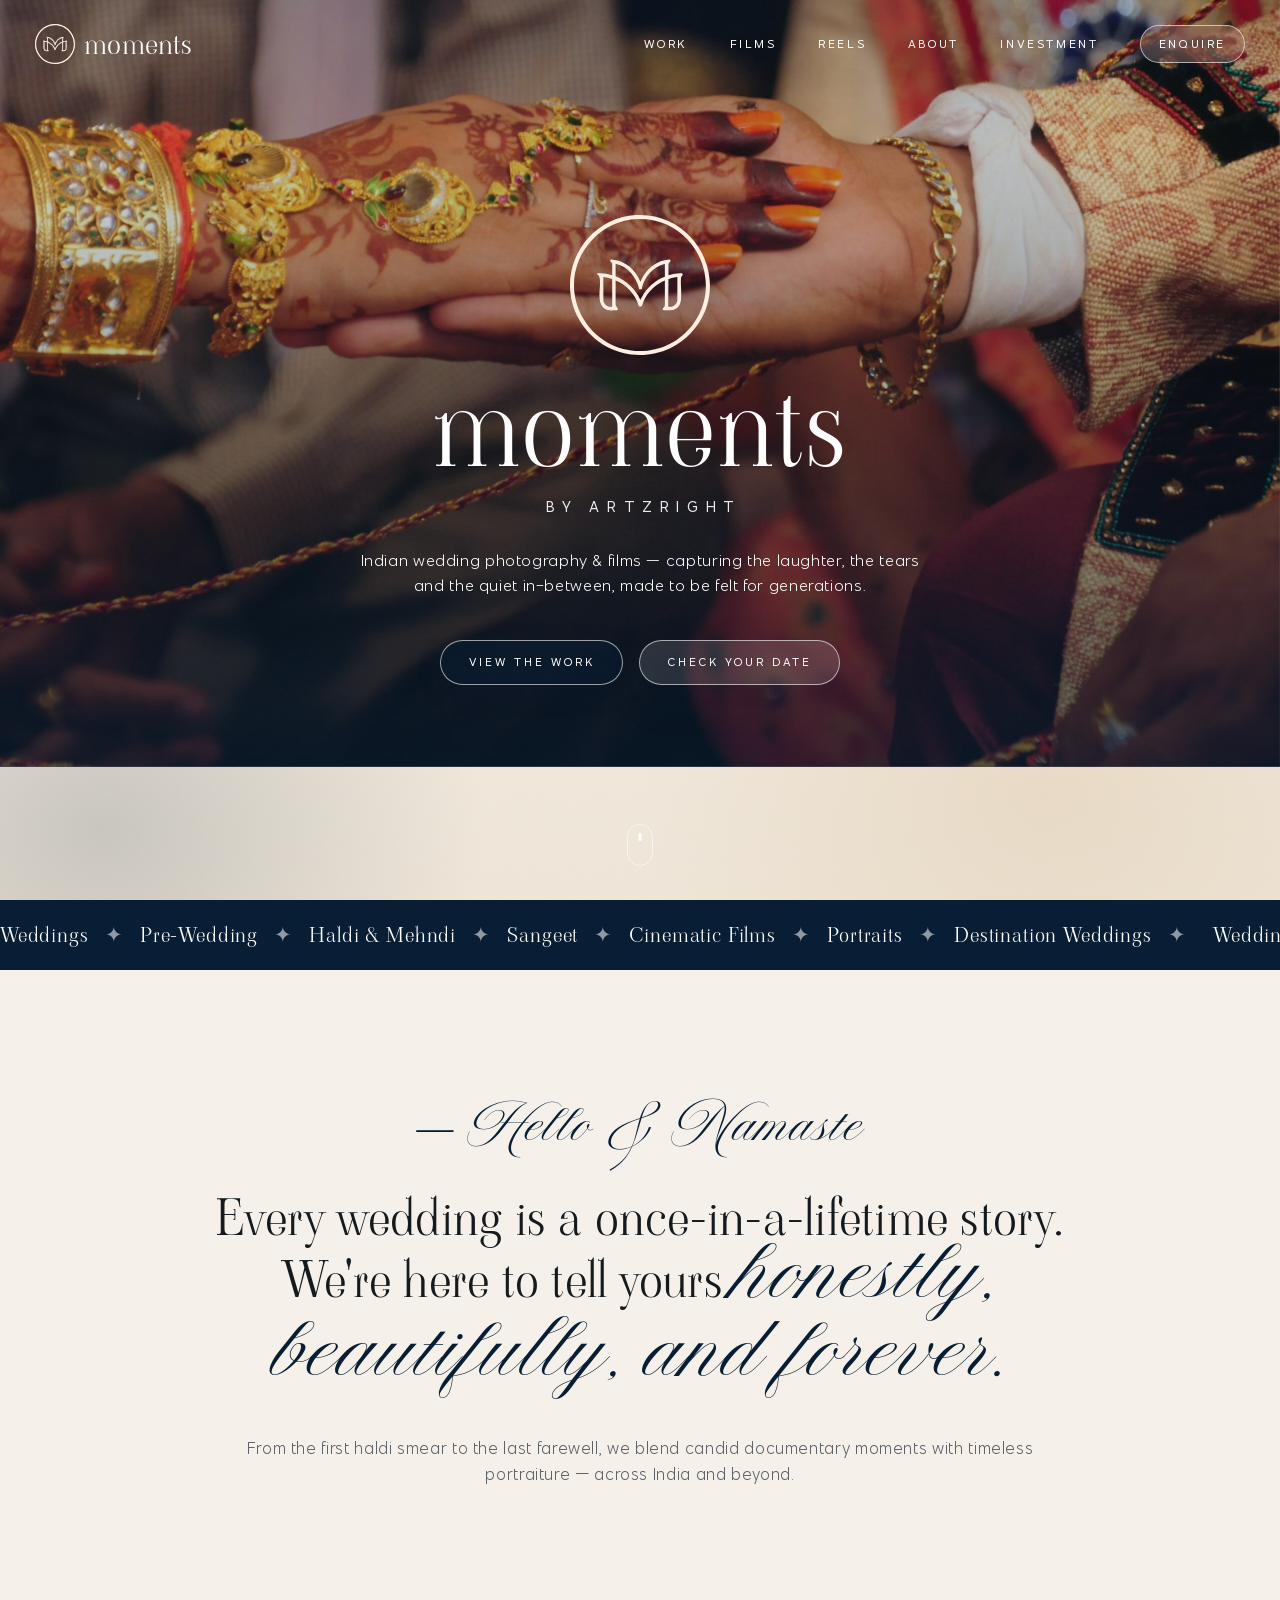
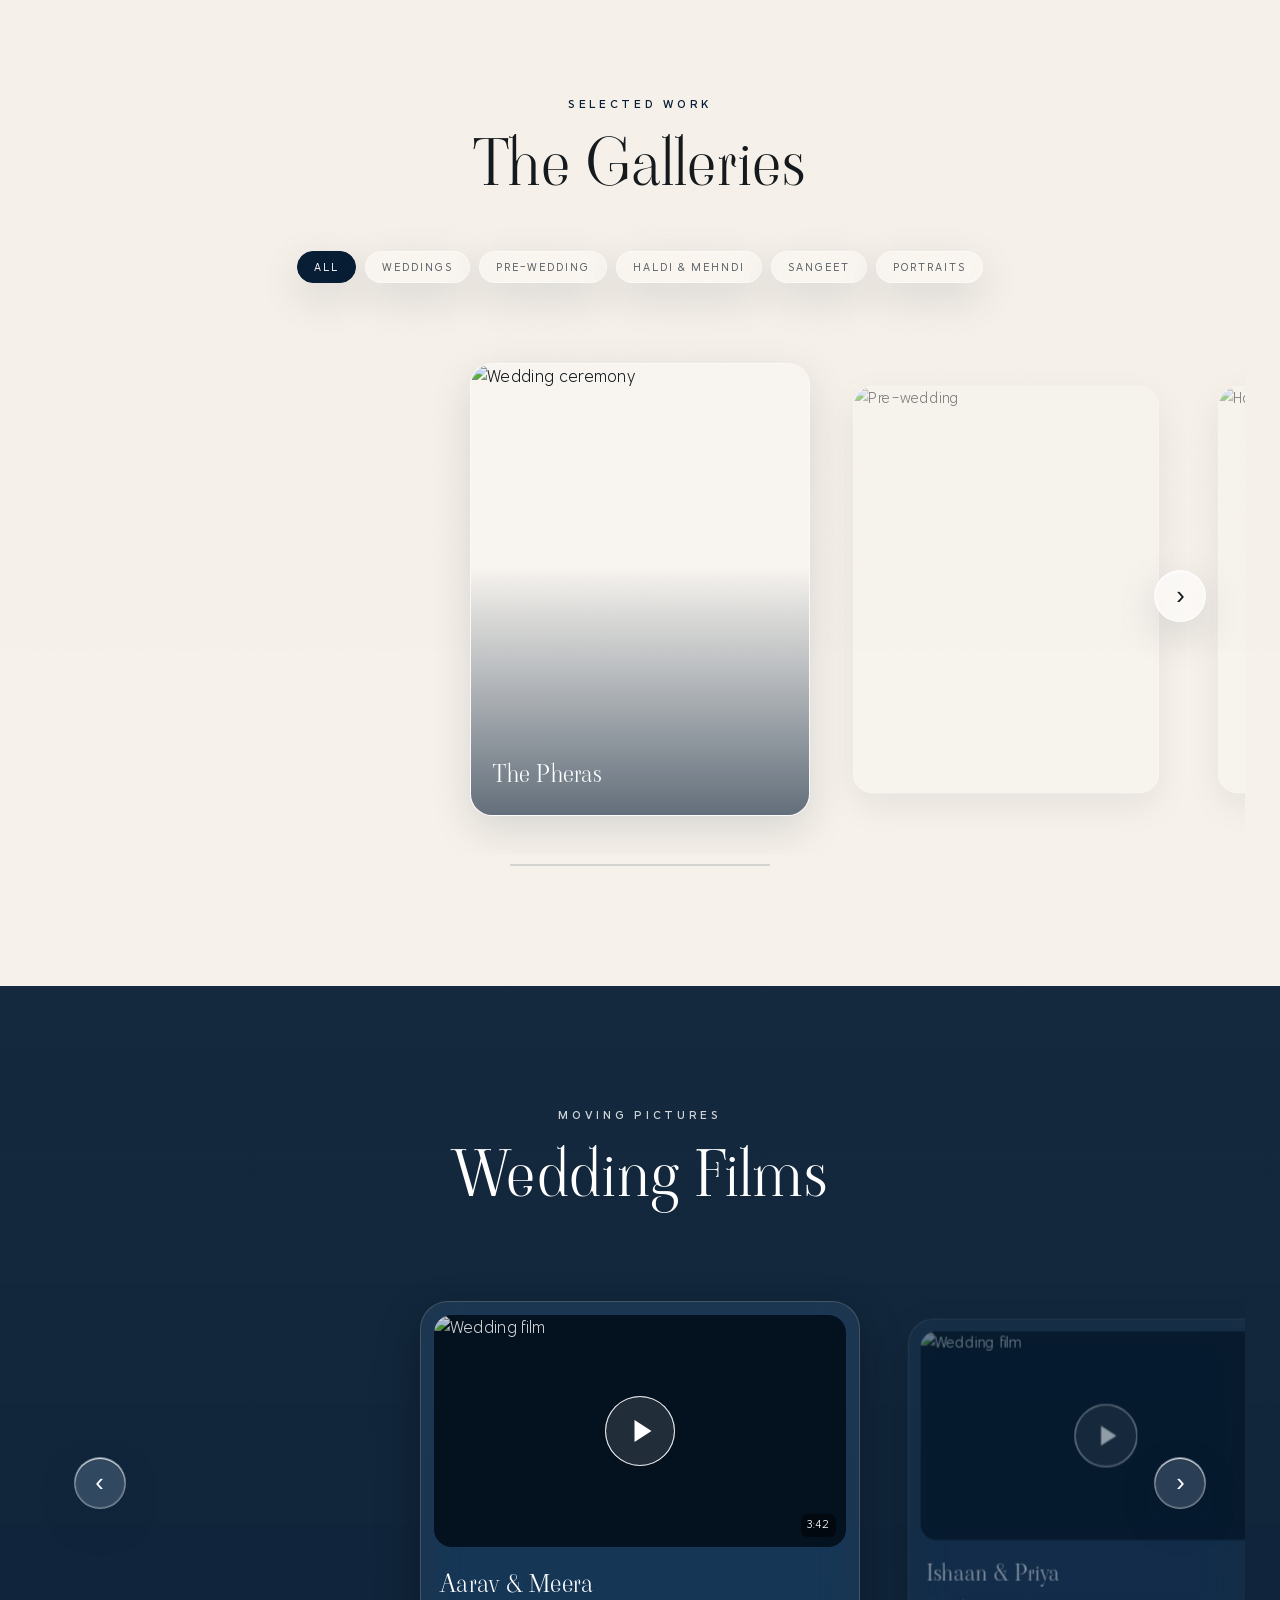
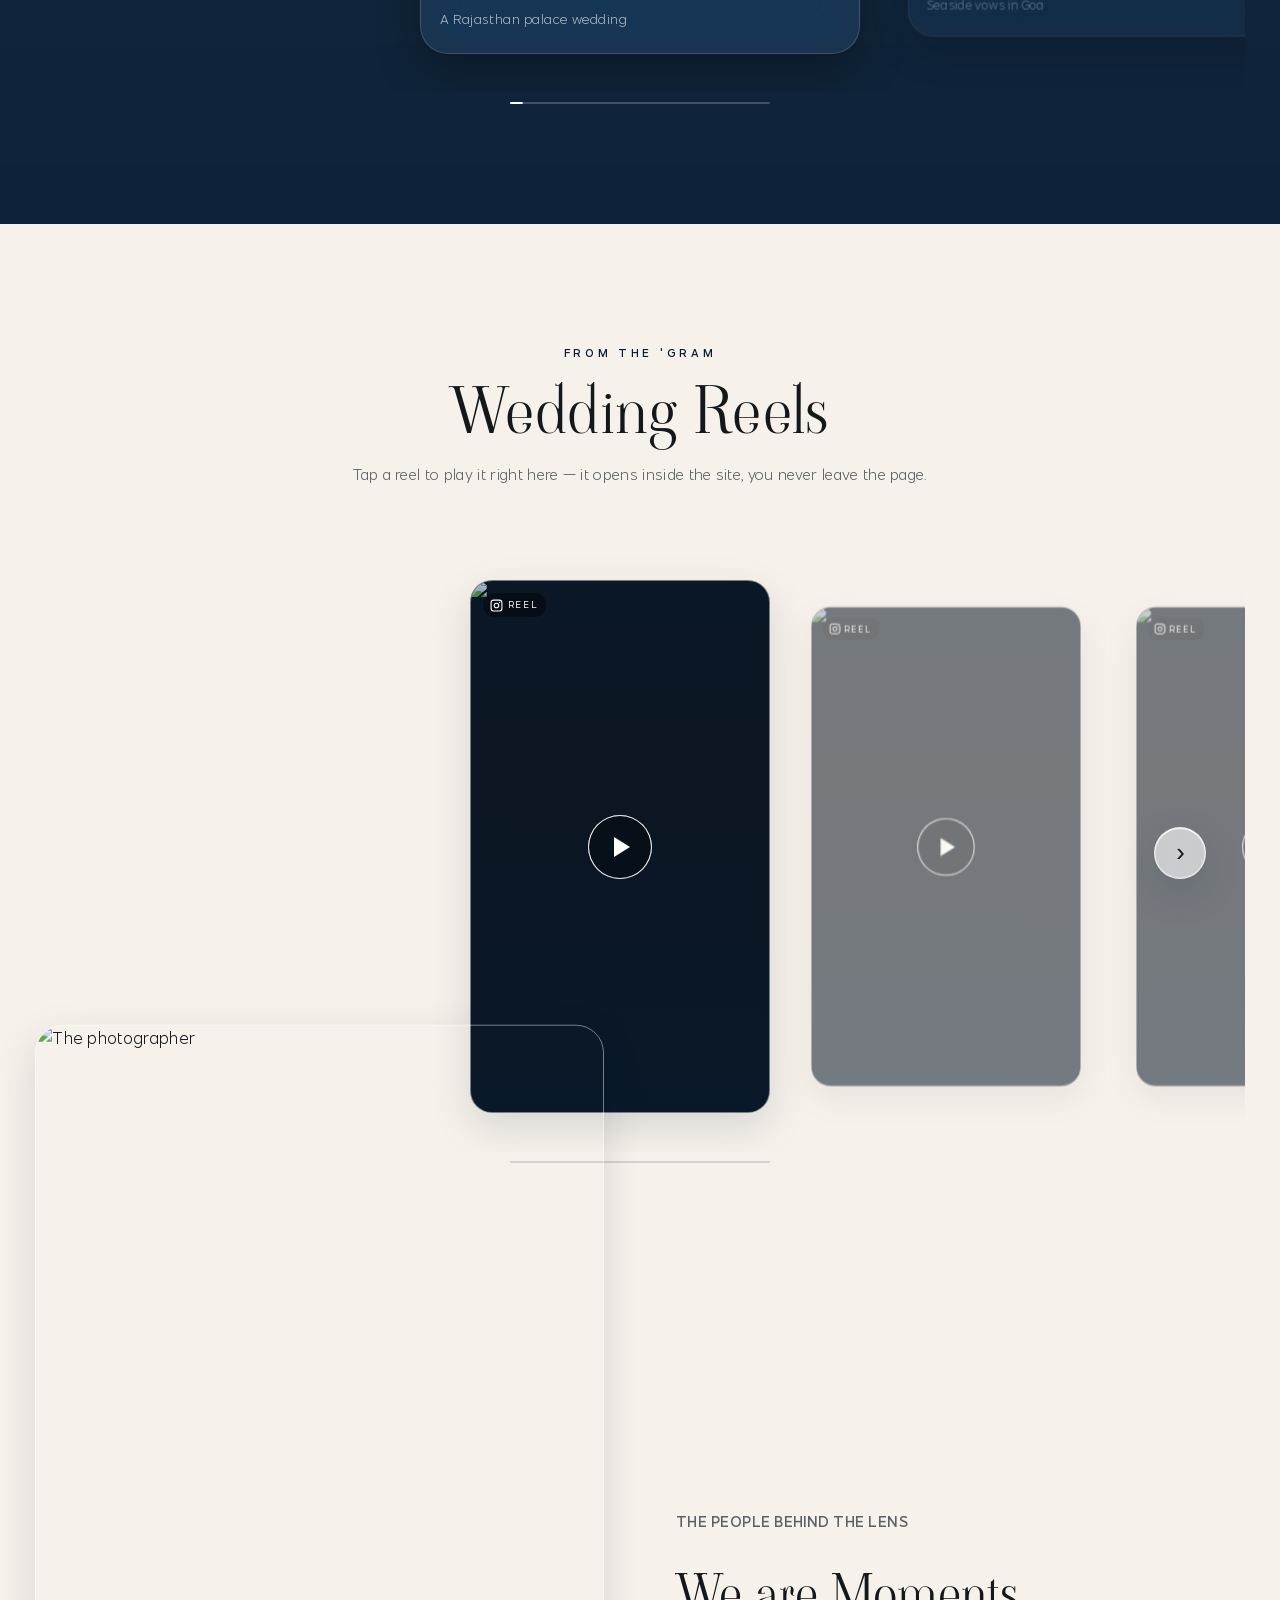
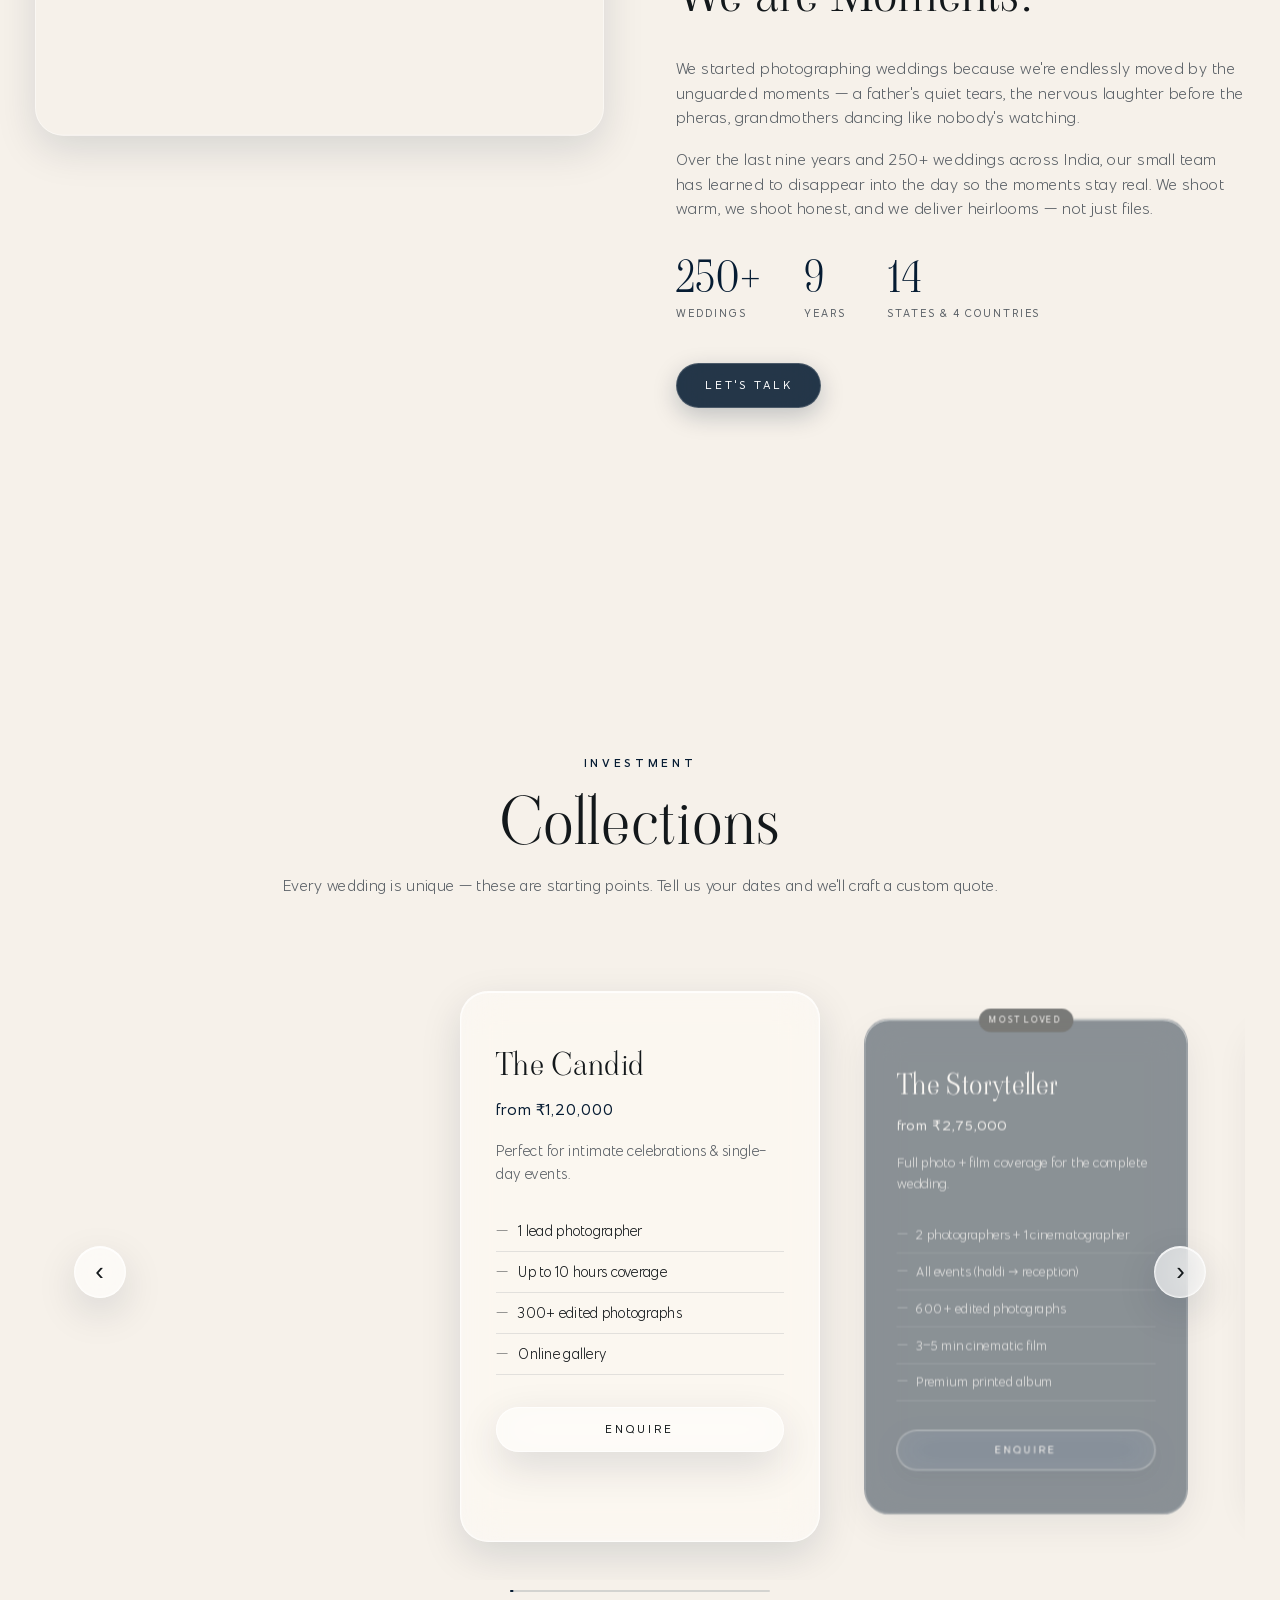
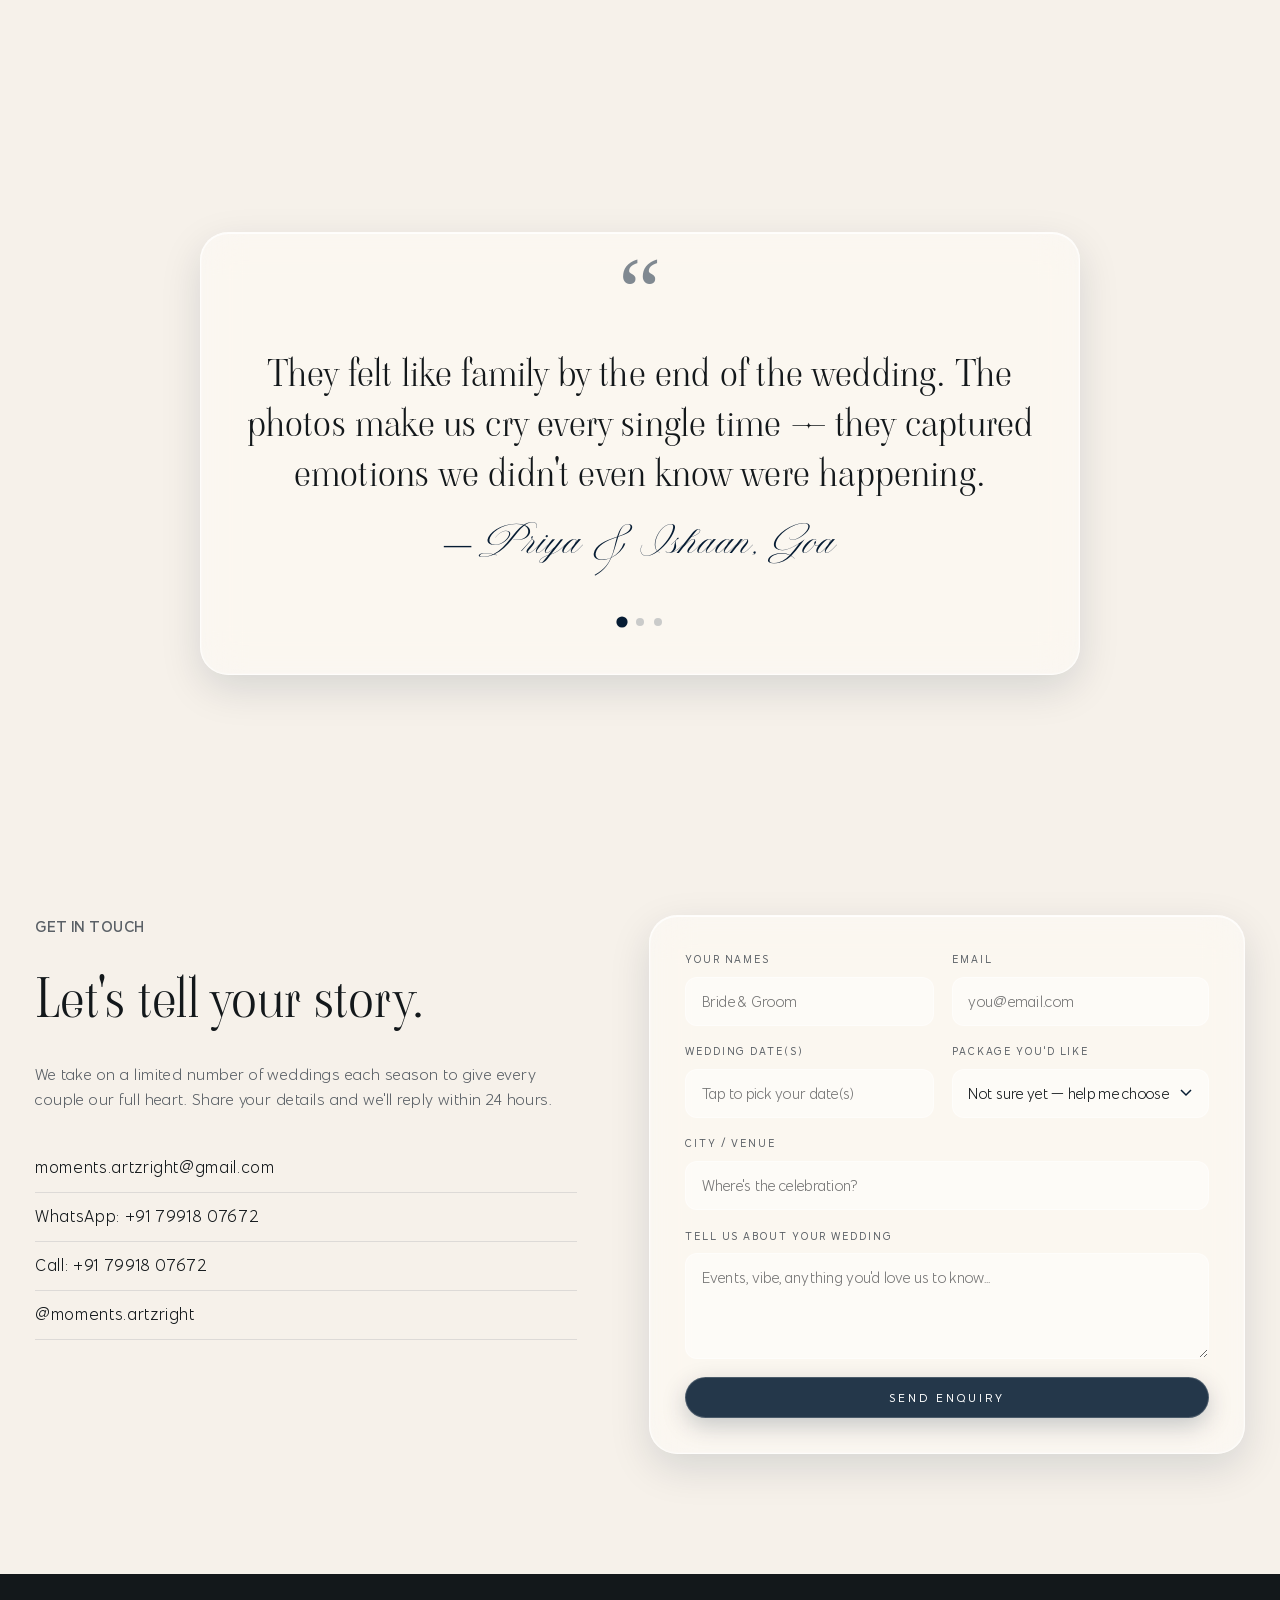
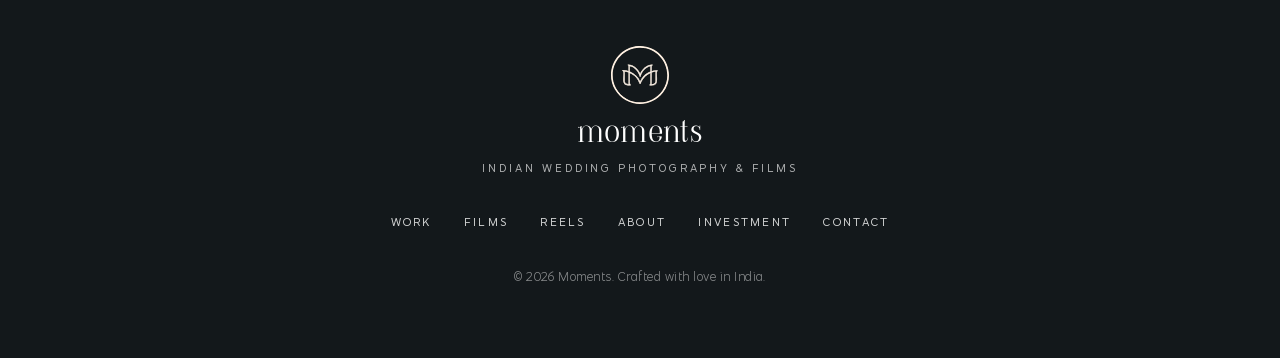
==== index.html @ 5cc31f28 "Add files via upload" ====
<!DOCTYPE html>
<html lang="en">
<head>
  <meta charset="UTF-8" />
  <meta name="viewport" content="width=device-width, initial-scale=1.0" />
  <title>Moments — Indian Wedding Photography & Films</title>
  <meta name="description" content="Moments — timeless Indian wedding photography and cinematic films. Capturing weddings, pre-weddings, haldi, mehndi and sangeet across India." />

  <!-- ============================================================
       BRANDING — the studio name "Moments" appears in:
       <title>, the preloader, nav .brand, footer, contact links.
       ============================================================ -->

  <!-- Brand icon mark as favicon -->
  <link rel="icon" type="image/svg+xml" href="assets/logo-mark.svg" />

  <!-- Display/brand font: Viaoda Libre (matches the Moments wordmark).
       Essential Sans (self-hosted, from runawayvows.com) is kept for body/UI. -->
  <link rel="preconnect" href="https://fonts.googleapis.com" />
  <link rel="preconnect" href="https://fonts.gstatic.com" crossorigin />
  <link href="https://fonts.googleapis.com/css2?family=Viaoda+Libre&display=swap" rel="stylesheet" />

  <link rel="stylesheet" href="css/style.css" />
</head>
<body>

  <!-- ===================== PRELOADER ===================== -->
  <div class="loader" id="loader">
    <div class="loader__brand">
      <img class="loader__mark" src="assets/logo-mark.svg" alt="" />
      <span class="loader__word">moments</span>
      <span class="loader__line"></span>
      <span class="loader__sub">by Artzright</span>
    </div>
    <div class="loader__count" id="loaderCount">0</div>
  </div>

  <!-- film-grain / texture overlay for a premium, cinematic feel -->
  <div class="grain" aria-hidden="true"></div>
  <!-- scroll progress bar -->
  <div class="progress" id="progress"></div>

  <!-- ===================== NAVBAR ===================== -->
  <header class="nav" id="nav">
    <div class="nav__inner">
      <a href="#hero" class="brand" aria-label="Moments by Artzright — home">
        <img class="brand__mark brand__mark--light" src="assets/logo-mark.svg" alt="" />
        <img class="brand__mark brand__mark--dark" src="assets/logo-mark-navy.svg" alt="" />
        <span class="brand__word">moments</span>
      </a>

      <nav class="nav__links" id="navLinks">
        <a href="#work"><span>Work</span></a>
        <a href="#films"><span>Films</span></a>
        <a href="#reels"><span>Reels</span></a>
        <a href="#about"><span>About</span></a>
        <a href="#services"><span>Investment</span></a>
        <a href="#contact" class="nav__cta" data-magnetic>Enquire</a>
      </nav>

      <button class="nav__toggle" id="navToggle" aria-label="Open menu">
        <span></span><span></span><span></span>
      </button>
    </div>
  </header>

  <!-- ===================== HERO ===================== -->
  <section class="hero" id="hero">
    <div class="hero__media" data-parallax="0.18">
      <!-- SWAP: replace with your best full-bleed wedding image -->
      <img src="assets/images/hero.jpg" alt="Indian wedding ceremony" loading="eager" />
      <div class="hero__overlay"></div>
    </div>
    <div class="hero__content">
      <div class="hero__logo reveal-up">
        <img class="hero__logo-mark" src="assets/logo-mark.svg" alt="Moments by Artzright" />
        <h1 class="hero__logo-word">moments</h1>
        <span class="hero__logo-sub">by Artzright</span>
      </div>
      <p class="hero__sub reveal-up" data-delay="0.5">Indian wedding photography &amp; films — capturing the laughter, the tears and the quiet in-between, made to be felt for generations.</p>
      <div class="hero__actions reveal-up" data-delay="0.7">
        <a href="#work" class="btn btn--solid" data-magnetic>View the Work</a>
        <a href="#contact" class="btn btn--ghost" data-magnetic>Check Your Date</a>
      </div>
    </div>
    <a href="#intro" class="hero__scroll" aria-label="Scroll down">
      <span></span>
    </a>
  </section>

  <!-- ===================== MARQUEE BAND ===================== -->
  <div class="marquee" aria-hidden="true">
    <div class="marquee__track">
      <span>Weddings <em>✦</em> Pre-Wedding <em>✦</em> Haldi &amp; Mehndi <em>✦</em> Sangeet <em>✦</em> Cinematic Films <em>✦</em> Portraits <em>✦</em> Destination Weddings <em>✦</em></span>
      <span>Weddings <em>✦</em> Pre-Wedding <em>✦</em> Haldi &amp; Mehndi <em>✦</em> Sangeet <em>✦</em> Cinematic Films <em>✦</em> Portraits <em>✦</em> Destination Weddings <em>✦</em></span>
    </div>
  </div>

  <!-- ===================== INTRO ===================== -->
  <section class="intro" id="intro">
    <p class="intro__kicker reveal">— Hello &amp; Namaste</p>
    <h2 class="intro__statement reveal">
      Every wedding is a once-in-a-lifetime story.
      We're here to tell yours <em>honestly, beautifully, and forever.</em>
    </h2>
    <p class="intro__lead reveal">From the first haldi smear to the last farewell, we blend candid documentary moments with timeless portraiture — across India and beyond.</p>
  </section>

  <!-- ===================== WORK / GALLERY ===================== -->
  <section class="work" id="work">
    <div class="section-head reveal">
      <p class="section-head__kicker">Selected Work</p>
      <h2 class="section-head__title">The Galleries</h2>
    </div>

    <div class="filters reveal" id="filters">
      <button class="filters__btn is-active" data-filter="all">All</button>
      <button class="filters__btn" data-filter="wedding">Weddings</button>
      <button class="filters__btn" data-filter="pre">Pre-Wedding</button>
      <button class="filters__btn" data-filter="haldi">Haldi &amp; Mehndi</button>
      <button class="filters__btn" data-filter="sangeet">Sangeet</button>
      <button class="filters__btn" data-filter="portrait">Portraits</button>
    </div>

    <!-- Swipeable card carousel. SWAP each picsum URL with your photo; keep data-cat for filtering. -->
    <div class="carousel reveal" data-carousel>
      <div class="gallery carousel__track" id="gallery">
        <figure class="gallery__item" data-cat="wedding"><img src="https://picsum.photos/id/1062/800/1100" alt="Wedding ceremony" loading="lazy" /><figcaption>The Pheras</figcaption></figure>
        <figure class="gallery__item" data-cat="pre"><img src="https://picsum.photos/id/1015/1100/800" alt="Pre-wedding" loading="lazy" /><figcaption>Pre-Wedding</figcaption></figure>
        <figure class="gallery__item" data-cat="haldi"><img src="https://picsum.photos/id/1080/800/800" alt="Haldi" loading="lazy" /><figcaption>Haldi Morning</figcaption></figure>
        <figure class="gallery__item" data-cat="portrait"><img src="https://picsum.photos/id/342/800/1100" alt="Bridal portrait" loading="lazy" /><figcaption>Bridal Portrait</figcaption></figure>
        <figure class="gallery__item" data-cat="sangeet"><img src="https://picsum.photos/id/1042/1100/800" alt="Sangeet" loading="lazy" /><figcaption>Sangeet Nights</figcaption></figure>
        <figure class="gallery__item" data-cat="wedding"><img src="https://picsum.photos/id/177/800/800" alt="Baraat" loading="lazy" /><figcaption>The Baraat</figcaption></figure>
        <figure class="gallery__item" data-cat="portrait"><img src="https://picsum.photos/id/64/800/1100" alt="Groom portrait" loading="lazy" /><figcaption>The Groom</figcaption></figure>
        <figure class="gallery__item" data-cat="pre"><img src="https://picsum.photos/id/1011/800/800" alt="Couple" loading="lazy" /><figcaption>Together</figcaption></figure>
        <figure class="gallery__item" data-cat="haldi"><img src="https://picsum.photos/id/1027/800/1100" alt="Mehndi" loading="lazy" /><figcaption>Mehndi Details</figcaption></figure>
        <figure class="gallery__item" data-cat="wedding"><img src="https://picsum.photos/id/1059/1100/800" alt="Reception" loading="lazy" /><figcaption>The Reception</figcaption></figure>
        <figure class="gallery__item" data-cat="sangeet"><img src="https://picsum.photos/id/823/800/800" alt="Dance" loading="lazy" /><figcaption>First Dance</figcaption></figure>
        <figure class="gallery__item" data-cat="portrait"><img src="https://picsum.photos/id/338/800/1100" alt="Detail" loading="lazy" /><figcaption>The Details</figcaption></figure>
      </div>
      <button class="carousel__arrow carousel__arrow--prev" aria-label="Previous">&#8249;</button>
      <button class="carousel__arrow carousel__arrow--next" aria-label="Next">&#8250;</button>
      <div class="carousel__progress"><span></span></div>
    </div>
  </section>

  <!-- ===================== FILMS ===================== -->
  <section class="films" id="films">
    <div class="section-head reveal section-head--light">
      <p class="section-head__kicker">Moving Pictures</p>
      <h2 class="section-head__title">Wedding Films</h2>
    </div>

    <!-- Swipeable card carousel. SWAP: set data-video to your YouTube/Vimeo embed URL; thumbnail is the img -->
    <div class="carousel carousel--light reveal" data-carousel>
      <div class="films__grid carousel__track">
        <article class="film" data-video="">
          <div class="film__thumb">
            <img src="https://picsum.photos/id/1043/1280/720" alt="Wedding film" loading="lazy" />
            <button class="film__play" aria-label="Play film"></button>
            <span class="film__dur">3:42</span>
          </div>
          <div class="film__meta">
            <h3>Aarav &amp; Meera</h3>
            <p>A Rajasthan palace wedding</p>
          </div>
        </article>

        <article class="film" data-video="">
          <div class="film__thumb">
            <img src="https://picsum.photos/id/1039/1280/720" alt="Wedding film" loading="lazy" />
            <button class="film__play" aria-label="Play film"></button>
            <span class="film__dur">4:18</span>
          </div>
          <div class="film__meta">
            <h3>Ishaan &amp; Priya</h3>
            <p>Seaside vows in Goa</p>
          </div>
        </article>

        <article class="film" data-video="">
          <div class="film__thumb">
            <img src="https://picsum.photos/id/1057/1280/720" alt="Wedding film" loading="lazy" />
            <button class="film__play" aria-label="Play film"></button>
            <span class="film__dur">2:55</span>
          </div>
          <div class="film__meta">
            <h3>Kabir &amp; Anaya</h3>
            <p>An intimate Delhi celebration</p>
          </div>
        </article>
      </div>
      <button class="carousel__arrow carousel__arrow--prev" aria-label="Previous">&#8249;</button>
      <button class="carousel__arrow carousel__arrow--next" aria-label="Next">&#8250;</button>
      <div class="carousel__progress"><span></span></div>
    </div>
  </section>

  <!-- ===================== REELS (vertical · Instagram) ===================== -->
  <section class="reels" id="reels">
    <div class="section-head reveal">
      <p class="section-head__kicker">From the 'Gram</p>
      <h2 class="section-head__title">Wedding Reels</h2>
      <p class="section-head__note">Tap a reel to play it right here — it opens inside the site, you never leave the page.</p>
    </div>

    <!-- Swipeable vertical reels. For EACH card pick ONE of two ways (upload wins if both are set):
         (A) Upload a video: put an .mp4 in assets/videos/ then set data-video="assets/videos/yourreel.mp4"
         (B) Instagram link: set data-insta="https://www.instagram.com/reel/Cxxxxxx/"
         Also replace the cover <img> so the right thumbnail shows before play. -->
    <div class="carousel reveal" data-carousel>
      <div class="reels__track carousel__track">
        <article class="reel" data-video="" data-insta="">
          <div class="reel__media">
            <img src="https://picsum.photos/id/1066/600/1067" alt="Wedding reel" loading="lazy" />
            <span class="reel__tag"><svg viewBox="0 0 24 24" fill="none" stroke="currentColor" stroke-width="2"><rect x="2" y="2" width="20" height="20" rx="5"/><circle cx="12" cy="12" r="4.2"/><circle cx="17.6" cy="6.4" r="1.2" fill="currentColor" stroke="none"/></svg>Reel</span>
            <button class="reel__play" aria-label="Play reel"></button>
          </div>
        </article>

        <article class="reel" data-video="" data-insta="">
          <div class="reel__media">
            <img src="https://picsum.photos/id/1080/600/1067" alt="Wedding reel" loading="lazy" />
            <span class="reel__tag"><svg viewBox="0 0 24 24" fill="none" stroke="currentColor" stroke-width="2"><rect x="2" y="2" width="20" height="20" rx="5"/><circle cx="12" cy="12" r="4.2"/><circle cx="17.6" cy="6.4" r="1.2" fill="currentColor" stroke="none"/></svg>Reel</span>
            <button class="reel__play" aria-label="Play reel"></button>
          </div>
        </article>

        <article class="reel" data-video="" data-insta="">
          <div class="reel__media">
            <img src="https://picsum.photos/id/1027/600/1067" alt="Wedding reel" loading="lazy" />
            <span class="reel__tag"><svg viewBox="0 0 24 24" fill="none" stroke="currentColor" stroke-width="2"><rect x="2" y="2" width="20" height="20" rx="5"/><circle cx="12" cy="12" r="4.2"/><circle cx="17.6" cy="6.4" r="1.2" fill="currentColor" stroke="none"/></svg>Reel</span>
            <button class="reel__play" aria-label="Play reel"></button>
          </div>
        </article>

        <article class="reel" data-video="" data-insta="">
          <div class="reel__media">
            <img src="https://picsum.photos/id/342/600/1067" alt="Wedding reel" loading="lazy" />
            <span class="reel__tag"><svg viewBox="0 0 24 24" fill="none" stroke="currentColor" stroke-width="2"><rect x="2" y="2" width="20" height="20" rx="5"/><circle cx="12" cy="12" r="4.2"/><circle cx="17.6" cy="6.4" r="1.2" fill="currentColor" stroke="none"/></svg>Reel</span>
            <button class="reel__play" aria-label="Play reel"></button>
          </div>
        </article>

        <article class="reel" data-video="" data-insta="">
          <div class="reel__media">
            <img src="https://picsum.photos/id/823/600/1067" alt="Wedding reel" loading="lazy" />
            <span class="reel__tag"><svg viewBox="0 0 24 24" fill="none" stroke="currentColor" stroke-width="2"><rect x="2" y="2" width="20" height="20" rx="5"/><circle cx="12" cy="12" r="4.2"/><circle cx="17.6" cy="6.4" r="1.2" fill="currentColor" stroke="none"/></svg>Reel</span>
            <button class="reel__play" aria-label="Play reel"></button>
          </div>
        </article>
      </div>
      <button class="carousel__arrow carousel__arrow--prev" aria-label="Previous">&#8249;</button>
      <button class="carousel__arrow carousel__arrow--next" aria-label="Next">&#8250;</button>
      <div class="carousel__progress"><span></span></div>
    </div>
  </section>

  <!-- ===================== ABOUT ===================== -->
  <section class="about" id="about">
    <div class="about__media reveal" data-parallax="0.08">
      <!-- SWAP: your photo -->
      <img src="https://picsum.photos/id/91/900/1100" alt="The photographer" loading="lazy" />
    </div>
    <div class="about__text reveal">
      <p class="section-head__kicker">The People Behind the Lens</p>
      <h2 class="about__title">We are Moments.</h2>
      <p>We started photographing weddings because we're endlessly moved by the unguarded moments — a father's quiet tears, the nervous laughter before the pheras, grandmothers dancing like nobody's watching.</p>
      <p>Over the last nine years and 250+ weddings across India, our small team has learned to disappear into the day so the moments stay real. We shoot warm, we shoot honest, and we deliver heirlooms — not just files.</p>
      <ul class="about__stats">
        <li><strong data-count="250" data-suffix="+">0</strong><span>Weddings</span></li>
        <li><strong data-count="9">0</strong><span>Years</span></li>
        <li><strong data-count="14">0</strong><span>States &amp; 4 Countries</span></li>
      </ul>
      <a href="#contact" class="btn btn--solid" data-magnetic>Let's Talk</a>
    </div>
  </section>

  <!-- ===================== SERVICES / INVESTMENT ===================== -->
  <section class="services" id="services">
    <div class="section-head reveal">
      <p class="section-head__kicker">Investment</p>
      <h2 class="section-head__title">Collections</h2>
      <p class="section-head__note">Every wedding is unique — these are starting points. Tell us your dates and we'll craft a custom quote.</p>
    </div>

    <!-- Swipeable card carousel -->
    <div class="carousel reveal" data-carousel>
      <div class="cards carousel__track">
        <article class="card">
          <h3 class="card__name">The Candid</h3>
          <p class="card__price">from ₹1,20,000</p>
          <p class="card__desc">Perfect for intimate celebrations &amp; single-day events.</p>
          <ul class="card__list">
            <li>1 lead photographer</li>
            <li>Up to 10 hours coverage</li>
            <li>300+ edited photographs</li>
            <li>Online gallery</li>
          </ul>
          <a href="#contact" class="btn btn--ghost" data-magnetic data-package="The Candid">Enquire</a>
        </article>

        <article class="card card--featured">
          <span class="card__badge">Most Loved</span>
          <h3 class="card__name">The Storyteller</h3>
          <p class="card__price">from ₹2,75,000</p>
          <p class="card__desc">Full photo + film coverage for the complete wedding.</p>
          <ul class="card__list">
            <li>2 photographers + 1 cinematographer</li>
            <li>All events (haldi → reception)</li>
            <li>600+ edited photographs</li>
            <li>3–5 min cinematic film</li>
            <li>Premium printed album</li>
          </ul>
          <a href="#contact" class="btn btn--solid" data-magnetic data-package="The Storyteller">Enquire</a>
        </article>

        <article class="card">
          <h3 class="card__name">The Heirloom</h3>
          <p class="card__price">from ₹4,50,000</p>
          <p class="card__desc">Destination &amp; multi-day weddings, fully documented.</p>
          <ul class="card__list">
            <li>Full team + drone &amp; second film unit</li>
            <li>Unlimited events &amp; days</li>
            <li>1000+ edited photographs</li>
            <li>Feature film + teaser + reels</li>
            <li>Twin albums &amp; framed prints</li>
          </ul>
          <a href="#contact" class="btn btn--ghost" data-magnetic data-package="The Heirloom">Enquire</a>
        </article>
      </div>
      <button class="carousel__arrow carousel__arrow--prev" aria-label="Previous">&#8249;</button>
      <button class="carousel__arrow carousel__arrow--next" aria-label="Next">&#8250;</button>
      <div class="carousel__progress"><span></span></div>
    </div>
  </section>

  <!-- ===================== TESTIMONIALS ===================== -->
  <section class="testi" id="testi">
    <div class="testi__inner">
      <span class="testi__quotemark">“</span>
      <div class="testi__track" id="testiTrack">
        <blockquote class="testi__item is-active">
          <p>They felt like family by the end of the wedding. The photos make us cry every single time — they captured emotions we didn't even know were happening.</p>
          <cite>— Priya &amp; Ishaan, Goa</cite>
        </blockquote>
        <blockquote class="testi__item">
          <p>Worth every rupee and more. The film is a masterpiece. Our families abroad felt like they were right there with us.</p>
          <cite>— Anaya &amp; Kabir, Delhi</cite>
        </blockquote>
        <blockquote class="testi__item">
          <p>Calm, invisible, and ridiculously talented. We never once felt posed — yet every frame looks like art.</p>
          <cite>— Meera &amp; Aarav, Udaipur</cite>
        </blockquote>
      </div>
      <div class="testi__dots" id="testiDots"></div>
    </div>
  </section>

  <!-- ===================== CONTACT ===================== -->
  <section class="contact" id="contact">
    <div class="contact__intro reveal">
      <p class="section-head__kicker">Get in Touch</p>
      <h2 class="contact__title">Let's tell your story.</h2>
      <p>We take on a limited number of weddings each season to give every couple our full heart. Share your details and we'll reply within 24 hours.</p>
      <ul class="contact__links">
        <li><a href="mailto:moments.artzright@gmail.com">moments.artzright@gmail.com</a></li>
        <li><a href="https://wa.me/917991807672" target="_blank" rel="noopener">WhatsApp: +91 79918 07672</a></li>
        <li><a href="tel:+917991807672">Call: +91 79918 07672</a></li>
        <li><a href="https://instagram.com/moments.artzright" target="_blank" rel="noopener">@moments.artzright</a></li>
      </ul>
    </div>

    <form class="contact__form reveal" id="enquiryForm" novalidate>
      <div class="field">
        <label for="name">Your Names</label>
        <input type="text" id="name" name="name" placeholder="Bride &amp; Groom" required />
      </div>
      <div class="field">
        <label for="email">Email</label>
        <input type="email" id="email" name="email" placeholder="you@email.com" required />
      </div>
      <div class="field field--date">
        <label for="date">Wedding Date(s)</label>
        <input type="text" id="date" name="date" placeholder="Tap to pick your date(s)" readonly />
        <div class="datepicker" id="datepicker" hidden>
          <div class="datepicker__head">
            <button type="button" class="datepicker__nav" data-dp-prev aria-label="Previous month">&#8249;</button>
            <span class="datepicker__month" id="dpMonth"></span>
            <button type="button" class="datepicker__nav" data-dp-next aria-label="Next month">&#8250;</button>
          </div>
          <div class="datepicker__grid" id="dpGrid"></div>
          <div class="datepicker__foot">
            <button type="button" class="datepicker__clear" id="dpClear">Clear</button>
            <button type="button" class="datepicker__done" id="dpDone">Done</button>
          </div>
        </div>
      </div>
      <div class="field">
        <label for="package">Package You'd Like</label>
        <select id="package" name="package">
          <option value="">Not sure yet — help me choose</option>
          <option value="The Candid">The Candid</option>
          <option value="The Storyteller">The Storyteller</option>
          <option value="The Heirloom">The Heirloom</option>
        </select>
      </div>
      <div class="field field--full">
        <label for="venue">City / Venue</label>
        <input type="text" id="venue" name="venue" placeholder="Where's the celebration?" />
      </div>
      <div class="field field--full">
        <label for="message">Tell us about your wedding</label>
        <textarea id="message" name="message" rows="4" placeholder="Events, vibe, anything you'd love us to know..."></textarea>
      </div>
      <button type="submit" class="btn btn--solid btn--block" data-magnetic>Send Enquiry</button>
      <p class="form__note" id="formNote" hidden></p>
    </form>
  </section>

  <!-- ===================== FOOTER ===================== -->
  <footer class="footer">
    <div class="footer__inner">
      <a href="#hero" class="brand brand--footer">
        <img class="brand__mark" src="assets/logo-mark.svg" alt="" />
        <span class="brand__word">moments</span>
      </a>
      <p class="footer__tag">Indian Wedding Photography &amp; Films</p>
      <nav class="footer__nav">
        <a href="#work">Work</a>
        <a href="#films">Films</a>
        <a href="#reels">Reels</a>
        <a href="#about">About</a>
        <a href="#services">Investment</a>
        <a href="#contact">Contact</a>
      </nav>
      <p class="footer__copy">© <span id="year"></span> Moments. Crafted with love in India.</p>
    </div>
  </footer>

  <!-- ===================== LIGHTBOX ===================== -->
  <div class="lightbox" id="lightbox" aria-hidden="true">
    <button class="lightbox__close" id="lbClose" aria-label="Close">&times;</button>
    <button class="lightbox__nav lightbox__nav--prev" id="lbPrev" aria-label="Previous">&#8249;</button>
    <img class="lightbox__img" id="lbImg" src="" alt="" />
    <button class="lightbox__nav lightbox__nav--next" id="lbNext" aria-label="Next">&#8250;</button>
  </div>

  <script src="js/main.js"></script>
</body>
</html>
---- css/style.css ----
/* ============================================================
   MOMENTS — Wedding Photography Portfolio
   Liquid-glass UI · Viaoda Libre display · swipeable card carousels
   ============================================================ */

/* ---------- Essential Sans (self-hosted). Display = Viaoda Libre (Google) ---------- */
@font-face { font-family: 'Essential Sans'; src: url('../assets/fonts/essentialsans-regular.woff') format('woff'); font-weight: 400; font-display: swap; }
@font-face { font-family: 'Essential Sans'; src: url('../assets/fonts/essentialsans-medium.woff') format('woff'); font-weight: 500; font-display: swap; }
@font-face { font-family: 'Essential Sans'; src: url('../assets/fonts/essentialsans-semibold.woff') format('woff'); font-weight: 600; font-display: swap; }
@font-face { font-family: 'Antura Script'; src: url('../assets/fonts/antura_script.woff') format('woff'); font-weight: 400; font-display: swap; }

:root {
  --ink:        #13181b;
  --ink-soft:   #5a6066;
  --navy:       #061c33;
  --paper:      #f6f1ea;
  --line:       #e6e4dd;
  --max:        1280px;
  --display: 'Viaoda Libre', 'Cormorant Garamond', Georgia, serif;
  --sans:    'Essential Sans', system-ui, -apple-system, sans-serif;
  --script:  'Antura Script', 'Brush Script MT', cursive;
  --ease:  cubic-bezier(0.16, 1, 0.3, 1);

  /* ---- liquid glass tokens ---- */
  --glass:        rgba(255,255,255,0.42);
  --glass-strong: rgba(255,255,255,0.62);
  --glass-bd:     rgba(255,255,255,0.7);
  --glass-bd-soft:rgba(255,255,255,0.45);
  --glass-blur:   saturate(1.6) blur(20px);
  --glass-shadow: 0 14px 40px rgba(6,28,51,0.13);
  --glass-hi:     inset 0 1px 0 rgba(255,255,255,0.8), inset 0 0 0 1px rgba(255,255,255,0.18);
  --radius:       22px;
  --radius-lg:    28px;
}

* { box-sizing: border-box; margin: 0; padding: 0; }
html { scroll-behavior: smooth; }

body {
  font-family: var(--sans);
  color: var(--ink);
  background: var(--paper);
  line-height: 1.6;
  font-weight: 400;
  letter-spacing: .02em;
  -webkit-font-smoothing: antialiased;
  overflow-x: hidden;
}
body.is-loading { overflow: hidden; height: 100vh; }

/* ambient colour field behind the glass */
body::before {
  content: ""; position: fixed; inset: 0; z-index: -2;
  background:
    radial-gradient(42% 52% at 14% 18%, rgba(199,160,98,.22), transparent 60%),
    radial-gradient(46% 56% at 86% 12%, rgba(6,28,51,.20), transparent 60%),
    radial-gradient(52% 52% at 82% 88%, rgba(199,160,98,.18), transparent 62%),
    radial-gradient(48% 58% at 8% 92%, rgba(6,28,51,.16), transparent 62%),
    linear-gradient(180deg, #f7f3ec 0%, #efe6d9 100%);
}

img { display: block; width: 100%; height: 100%; object-fit: cover; }
a { color: inherit; text-decoration: none; }
::selection { background: var(--navy); color: #fff; }

.display { font-family: var(--display); line-height: 1.05; letter-spacing: .005em; font-weight: 400; }
.kicker  { font-family: var(--sans); font-weight: 600; text-transform: uppercase; letter-spacing: .3em; font-size: .72rem; }

/* ============================================================
   PRELOADER
   ============================================================ */
.loader { position: fixed; inset: 0; z-index: 9999; background: var(--navy); display: flex; flex-direction: column; align-items: center; justify-content: center; transition: opacity .8s var(--ease), visibility .8s var(--ease); }
.loader.is-done { opacity: 0; visibility: hidden; }
.loader__brand { text-align: center; }
.loader__mark { width: clamp(64px, 12vw, 96px); height: auto; margin: 0 auto .6rem; display: block; opacity: 0; transform: scale(.85); animation: loaderMark 1s var(--ease) forwards; }
.loader__word { display: block; font-family: var(--display); color: #fff; line-height: 1.1; font-size: clamp(2.8rem, 9vw, 5.5rem); font-weight: 400; letter-spacing: .01em; opacity: 0; transform: translateY(20px); animation: loaderWord .9s var(--ease) .25s forwards; }
@keyframes loaderMark { to { opacity: .95; transform: scale(1); } }
@keyframes loaderWord { to { opacity: 1; transform: none; } }
.loader__line { display: block; height: 1px; width: 0; background: rgba(255,255,255,.7); margin: 1.2rem auto; animation: loaderLine 1.4s var(--ease) .7s forwards; }
.loader__sub { display: block; font-family: var(--sans); color: rgba(255,255,255,.8); font-size: .72rem; letter-spacing: .45em; text-transform: uppercase; opacity: 0; animation: loaderFade .8s ease 1s forwards; }
.loader__count { position: absolute; bottom: 8%; right: 8%; font-family: var(--display); color: rgba(255,255,255,.16); font-size: clamp(3rem, 12vw, 8rem); line-height: 1; }
@keyframes loaderLine { to { width: 200px; } }
@keyframes loaderFade { to { opacity: .8; } }

/* ============================================================
   GRAIN + PROGRESS
   ============================================================ */
.grain { position: fixed; inset: -150%; z-index: 9000; pointer-events: none; opacity: .03; background-image: url("data:image/svg+xml,%3Csvg xmlns='http://www.w3.org/2000/svg' width='200' height='200'%3E%3Cfilter id='n'%3E%3CfeTurbulence type='fractalNoise' baseFrequency='0.85' numOctaves='3' stitchTiles='stitch'/%3E%3C/filter%3E%3Crect width='100%25' height='100%25' filter='url(%23n)'/%3E%3C/svg%3E"); animation: grain 8s steps(10) infinite; }
@keyframes grain { 0%,100% { transform: translate(0,0); } 10% { transform: translate(-5%,-5%); } 30% { transform: translate(3%,-8%); } 50% { transform: translate(-4%,6%); } 70% { transform: translate(6%,4%); } 90% { transform: translate(-6%,2%); } }
.progress { position: fixed; top: 0; left: 0; height: 2px; width: 0; z-index: 9500; background: var(--navy); }

/* ============================================================
   BUTTONS — glass pills
   ============================================================ */
.btn {
  display: inline-block; font-family: var(--sans); font-weight: 500; font-size: .72rem;
  letter-spacing: .26em; text-transform: uppercase; padding: 1.05em 2.4em; cursor: pointer;
  border-radius: 100px; border: 1px solid var(--glass-bd-soft); -webkit-backdrop-filter: var(--glass-blur); backdrop-filter: var(--glass-blur);
  transition: background .4s var(--ease), color .4s var(--ease), border-color .4s var(--ease), transform .3s var(--ease), box-shadow .4s var(--ease);
  will-change: transform;
}
.btn--solid { background: rgba(6,28,51,.88); color: #fff; border-color: rgba(255,255,255,.18); box-shadow: 0 8px 24px rgba(6,28,51,.22); }
.btn--solid:hover { background: var(--navy); box-shadow: 0 12px 30px rgba(6,28,51,.3); }
.btn--ghost { background: rgba(255,255,255,.35); color: var(--ink); border-color: var(--glass-bd); box-shadow: var(--glass-shadow); }
.btn--ghost:hover { background: rgba(255,255,255,.65); }
.btn--block { width: 100%; text-align: center; }

/* ============================================================
   NAVBAR (glass)
   ============================================================ */
.nav { position: fixed; top: 0; left: 0; right: 0; z-index: 100; transition: background .5s var(--ease), box-shadow .5s var(--ease), padding .5s var(--ease); padding: 1.5rem 0; }
.nav.is-scrolled { background: rgba(247,243,236,.55); -webkit-backdrop-filter: var(--glass-blur); backdrop-filter: var(--glass-blur); box-shadow: 0 1px 0 rgba(255,255,255,.5), 0 10px 30px rgba(6,28,51,.07); padding: .8rem 0; }
.nav__inner { max-width: var(--max); margin: 0 auto; padding: 0 2.2rem; display: flex; align-items: center; justify-content: space-between; }
.brand { display: inline-flex; align-items: center; gap: .55rem; color: #fff; transition: color .5s var(--ease); line-height: 1; }
.nav.is-scrolled .brand { color: var(--ink); }
.brand__mark { width: 40px; height: 40px; flex: none; display: block; }
.brand__mark--dark { display: none; }
.nav.is-scrolled .brand__mark--light { display: none; }
.nav.is-scrolled .brand__mark--dark { display: block; }
.brand__word { font-family: var(--display); font-size: 1.8rem; font-weight: 400; letter-spacing: .01em; }
.nav__links { display: flex; align-items: center; gap: 2.6rem; }
.nav__links a { font-family: var(--sans); font-weight: 500; font-size: .74rem; letter-spacing: .22em; text-transform: uppercase; color: #fff; transition: color .4s var(--ease); position: relative; }
.nav.is-scrolled .nav__links a { color: var(--ink); }
.nav__links a:not(.nav__cta) span { position: relative; display: inline-block; }
.nav__links a:not(.nav__cta) span::after { content: ""; position: absolute; left: 0; bottom: -6px; height: 1px; width: 0; background: currentColor; transition: width .4s var(--ease); }
.nav__links a:not(.nav__cta):hover span::after { width: 100%; }
.nav__cta { border: 1px solid rgba(255,255,255,.6); padding: .7em 1.5em; border-radius: 100px; -webkit-backdrop-filter: var(--glass-blur); backdrop-filter: var(--glass-blur); background: rgba(255,255,255,.12); transition: background .4s var(--ease), color .4s var(--ease), border-color .4s var(--ease); }
.nav.is-scrolled .nav__cta { border-color: var(--glass-bd); background: rgba(255,255,255,.4); }
.nav__cta:hover { background: var(--navy); border-color: var(--navy); color: #fff !important; }
.nav__toggle { display: none; background: none; border: 0; cursor: pointer; width: 30px; height: 22px; position: relative; }
.nav__toggle span { position: absolute; left: 0; height: 2px; width: 100%; background: #fff; transition: all .4s var(--ease); }
.nav.is-scrolled .nav__toggle span { background: var(--ink); }
.nav__toggle span:nth-child(1) { top: 0; } .nav__toggle span:nth-child(2) { top: 10px; } .nav__toggle span:nth-child(3) { top: 20px; }
.nav.is-open .nav__toggle span:nth-child(1) { top: 10px; transform: rotate(45deg); }
.nav.is-open .nav__toggle span:nth-child(2) { opacity: 0; }
.nav.is-open .nav__toggle span:nth-child(3) { top: 10px; transform: rotate(-45deg); }

/* ============================================================
   HERO
   ============================================================ */
.hero { position: relative; height: 100vh; min-height: 620px; display: flex; align-items: center; justify-content: center; text-align: center; color: #fff; overflow: hidden; }
.hero__media { position: absolute; inset: -8% 0; z-index: -1; will-change: transform; }
.hero__media img { animation: heroZoom 16s var(--ease) forwards; }
@keyframes heroZoom { from { transform: scale(1.12); } to { transform: scale(1); } }
.hero__overlay { position: absolute; inset: 0; background: radial-gradient(120% 90% at 50% 30%, rgba(6,28,51,.15), transparent 60%), linear-gradient(180deg, rgba(6,28,51,.45) 0%, rgba(6,28,51,.15) 40%, rgba(6,28,51,.65) 100%); }
.hero__content { max-width: 900px; padding: 0 1.5rem; }
.hero__logo { display: flex; flex-direction: column; align-items: center; }
.hero__logo-mark { width: clamp(84px, 13vw, 140px); height: auto; margin-bottom: 1.2rem; filter: drop-shadow(0 6px 30px rgba(0,0,0,.35)); }
.hero__logo-word { font-family: var(--display); font-weight: 400; color: #fff; font-size: clamp(3.4rem, 10vw, 7rem); line-height: .95; letter-spacing: .01em; text-shadow: 0 4px 40px rgba(0,0,0,.3); }
.hero__logo-sub { font-family: var(--sans); font-weight: 500; color: #fff; text-transform: uppercase; letter-spacing: .5em; font-size: clamp(.7rem, 1.6vw, .95rem); margin-top: .9rem; padding-left: .5em; opacity: .92; }
.hero__sub { margin: 1.8rem auto 0; max-width: 560px; font-size: .98rem; font-weight: 400; letter-spacing: .04em; opacity: .92; }
.hero__actions { margin-top: 2.6rem; display: flex; gap: 1rem; justify-content: center; flex-wrap: wrap; }
.hero .btn { border-color: rgba(255,255,255,.6); color: #fff; background: rgba(255,255,255,.12); }
.hero .btn--solid { background: rgba(6,28,51,.5); }
.hero .btn:hover { background: rgba(255,255,255,.85); color: var(--navy); border-color: #fff; }
.hero__scroll { position: absolute; bottom: 34px; left: 50%; transform: translateX(-50%); width: 26px; height: 42px; border: 1px solid rgba(255,255,255,.6); border-radius: 14px; }
.hero__scroll span { position: absolute; top: 8px; left: 50%; width: 3px; height: 8px; border-radius: 2px; background: #fff; transform: translateX(-50%); animation: scrollDot 1.8s infinite; }
@keyframes scrollDot { 0% { opacity: 0; top: 8px; } 50% { opacity: 1; } 100% { opacity: 0; top: 22px; } }
.reveal-up { opacity: 0; transform: translateY(24px); }
.hero.is-in .reveal-up { animation: upIn 1s var(--ease) forwards; animation-delay: var(--d, 0s); }
@keyframes upIn { to { opacity: 1; transform: none; } }

/* ============================================================
   MARQUEE
   ============================================================ */
.marquee { background: var(--navy); color: #fff; overflow: hidden; padding: 1.15rem 0; }
.marquee__track { display: flex; width: max-content; animation: marquee 34s linear infinite; }
.marquee__track span { font-family: var(--display); font-size: 1.3rem; letter-spacing: .04em; white-space: nowrap; padding-right: 1rem; }
.marquee__track em { font-style: normal; opacity: .55; margin: 0 .5em; }
.marquee:hover .marquee__track { animation-play-state: paused; }
@keyframes marquee { to { transform: translateX(-50%); } }

/* ============================================================
   SECTION PRIMITIVES
   ============================================================ */
section { padding: 7.5rem 2.2rem; position: relative; }
.section-head { text-align: center; max-width: 760px; margin: 0 auto 3.4rem; }
.section-head__kicker { font-family: var(--sans); font-weight: 600; font-size: .72rem; letter-spacing: .32em; text-transform: uppercase; color: var(--navy); margin-bottom: 1rem; }
.section-head__title { font-family: var(--display); font-weight: 400; font-size: clamp(2.4rem, 5.4vw, 4rem); line-height: 1.05; letter-spacing: .005em; }
.section-head__note { margin-top: 1.1rem; color: var(--ink-soft); font-size: .95rem; }
.section-head--light .section-head__title { color: #fff; }
.section-head--light .section-head__kicker { color: rgba(255,255,255,.8); }

/* ---------- Intro ---------- */
.intro { max-width: 940px; margin: 0 auto; text-align: center; padding-top: 8.5rem; padding-bottom: 5.5rem; }
.intro__kicker { font-family: var(--script); font-size: clamp(1.6rem, 3.5vw, 2.3rem); color: var(--navy); margin-bottom: 1.4rem; }
.intro__statement { font-family: var(--display); font-weight: 400; font-size: clamp(1.9rem, 4vw, 3.1rem); line-height: 1.25; letter-spacing: .005em; }
.intro__statement em { font-family: var(--script); font-style: normal; font-size: 1.25em; letter-spacing: 0; color: var(--navy); }
.intro__lead { margin-top: 2rem; color: var(--ink-soft); font-size: 1rem; letter-spacing: .04em; }

/* ---------- Filters (glass pills) ---------- */
.filters { display: flex; flex-wrap: wrap; justify-content: center; gap: .55rem; margin-bottom: 2.6rem; }
.filters__btn { background: rgba(255,255,255,.4); -webkit-backdrop-filter: var(--glass-blur); backdrop-filter: var(--glass-blur); border: 1px solid var(--glass-bd-soft); color: var(--ink-soft); font-family: var(--sans); font-weight: 500; font-size: .68rem; letter-spacing: .18em; text-transform: uppercase; padding: .72em 1.5em; border-radius: 100px; cursor: pointer; transition: all .35s var(--ease); box-shadow: var(--glass-shadow); }
.filters__btn:hover { color: var(--ink); border-color: var(--glass-bd); transform: translateY(-1px); }
.filters__btn.is-active { background: var(--navy); color: #fff; border-color: var(--navy); }

/* ============================================================
   CAROUSEL (generic, swipeable)
   ============================================================ */
.carousel { position: relative; max-width: 100vw; }
.carousel__track {
  display: flex; gap: 1.6rem; overflow-x: auto; overflow-y: hidden;
  scroll-snap-type: x mandatory; -webkit-overflow-scrolling: touch;
  padding: 2.4rem max(1rem, calc((100% - 340px) / 2)); /* side padding lets the first/last card centre */
  scrollbar-width: none; cursor: grab; user-select: none; -webkit-user-select: none;
}
.carousel__track::-webkit-scrollbar { display: none; }
.carousel__track.is-grabbing { cursor: grabbing; scroll-snap-type: none; }
.carousel__track > * {
  flex: 0 0 auto; scroll-snap-align: center;
  transform: scale(.9); opacity: .55;
  transition: transform .5s var(--ease), opacity .5s var(--ease), box-shadow .5s var(--ease);
}
.carousel__track > *.is-active { transform: scale(1); opacity: 1; }

/* arrows */
.carousel__arrow {
  position: absolute; top: 50%; transform: translateY(-50%); z-index: 5;
  width: 52px; height: 52px; border-radius: 50%; cursor: pointer;
  background: var(--glass-strong); -webkit-backdrop-filter: var(--glass-blur); backdrop-filter: var(--glass-blur);
  border: 1px solid var(--glass-bd); box-shadow: var(--glass-shadow), var(--glass-hi);
  color: var(--ink); font-size: 1.6rem; line-height: 1; display: grid; place-items: center;
  transition: opacity .3s var(--ease), transform .3s var(--ease), background .3s var(--ease);
}
.carousel__arrow:hover { background: #fff; transform: translateY(-50%) scale(1.06); }
.carousel__arrow--prev { left: clamp(.5rem, 3vw, 2.5rem); }
.carousel__arrow--next { right: clamp(.5rem, 3vw, 2.5rem); }
.carousel__arrow.is-disabled { opacity: 0; pointer-events: none; }
.carousel--light .carousel__arrow { background: rgba(255,255,255,.16); border-color: rgba(255,255,255,.35); color: #fff; }
.carousel--light .carousel__arrow:hover { background: rgba(255,255,255,.32); }

/* progress rail */
.carousel__progress { width: clamp(120px, 30vw, 260px); height: 2px; margin: .6rem auto 0; background: rgba(6,28,51,.14); border-radius: 2px; overflow: hidden; }
.carousel__progress span { display: block; height: 100%; width: 100%; background: var(--navy); transform: scaleX(0); transform-origin: left; transition: transform .15s linear; }
.carousel--light .carousel__progress { background: rgba(255,255,255,.2); }
.carousel--light .carousel__progress span { background: #fff; }

/* ---------- Gallery cards ---------- */
.gallery > .gallery__item {
  position: relative; width: clamp(260px, 72vw, 340px); aspect-ratio: 3/4;
  overflow: hidden; cursor: zoom-in; background: rgba(255,255,255,.3);
  border-radius: var(--radius); border: 1px solid var(--glass-bd-soft);
  box-shadow: var(--glass-shadow);
}
.gallery__item img { transition: transform .8s var(--ease); }
.gallery__item:hover img { transform: scale(1.06); }
.gallery__item figcaption {
  position: absolute; inset: 0; display: flex; align-items: flex-end; padding: 1.4rem;
  font-family: var(--display); letter-spacing: .01em; font-size: 1.5rem; color: #fff;
  background: linear-gradient(0deg, rgba(6,28,51,.62), transparent 55%);
  opacity: 0; transform: translateY(10px); transition: opacity .45s var(--ease), transform .45s var(--ease);
}
.gallery__item.is-active figcaption, .gallery__item:hover figcaption { opacity: 1; transform: none; }
.gallery__item.is-hidden { display: none; }

/* ---------- Films (dark glass cards) ---------- */
.films { background: linear-gradient(180deg, rgba(6,28,51,.94), rgba(6,28,51,.97)); color: #fff; }
.film {
  width: clamp(300px, 84vw, 440px); padding: .8rem .8rem 1.2rem; border-radius: var(--radius-lg);
  background: rgba(255,255,255,.07); -webkit-backdrop-filter: var(--glass-blur); backdrop-filter: var(--glass-blur);
  border: 1px solid rgba(255,255,255,.16); box-shadow: 0 18px 44px rgba(0,0,0,.3); cursor: pointer;
}
.film__thumb { position: relative; aspect-ratio: 16/9; overflow: hidden; background: #04111f; border-radius: calc(var(--radius-lg) - 10px); }
.film__thumb img { transition: transform .7s var(--ease), opacity .4s ease; opacity: .82; }
.film:hover .film__thumb img { transform: scale(1.06); opacity: 1; }
.film__play { position: absolute; top: 50%; left: 50%; transform: translate(-50%,-50%); width: 70px; height: 70px; border-radius: 50%; border: 1px solid rgba(255,255,255,.85); background: rgba(255,255,255,.12); -webkit-backdrop-filter: blur(6px); backdrop-filter: blur(6px); cursor: pointer; transition: all .4s var(--ease); }
.film__play::before { content: ""; position: absolute; inset: -1px; border-radius: 50%; border: 1px solid rgba(255,255,255,.4); animation: pulse 2.4s ease-out infinite; }
@keyframes pulse { 0% { transform: scale(1); opacity: .7; } 100% { transform: scale(1.5); opacity: 0; } }
.film__play::after { content: ""; position: absolute; top: 50%; left: 54%; transform: translate(-50%,-50%); border-left: 17px solid #fff; border-top: 11px solid transparent; border-bottom: 11px solid transparent; }
.film:hover .film__play { background: #fff; border-color: #fff; transform: translate(-50%,-50%) scale(1.1); }
.film:hover .film__play::after { border-left-color: var(--navy); }
.film__dur { position: absolute; bottom: 10px; right: 10px; font-size: .68rem; letter-spacing: .08em; background: rgba(0,0,0,.5); padding: .25em .6em; border-radius: 6px; }
.film__meta { padding: 1.1rem .4rem .2rem; }
.film__meta h3 { font-family: var(--display); letter-spacing: .01em; font-size: 1.55rem; font-weight: 400; }
.film__meta p { color: rgba(255,255,255,.65); font-size: .85rem; letter-spacing: .04em; margin-top: .3rem; }
.film__thumb iframe { position: absolute; inset: 0; width: 100%; height: 100%; border: 0; }

/* ---------- Reels (vertical, Instagram embeds) ---------- */
.reel {
  position: relative; width: clamp(250px, 72vw, 300px); aspect-ratio: 9/16; overflow: hidden;
  border-radius: var(--radius); border: 1px solid var(--glass-bd-soft); box-shadow: var(--glass-shadow);
  background: #0c1622; cursor: pointer;
}
.reel__media { position: absolute; inset: 0; }
.reel__media img { transition: transform .8s var(--ease); }
.reel:hover .reel__media img { transform: scale(1.06); }
.reel__media::after { content: ""; position: absolute; inset: 0; background: linear-gradient(180deg, rgba(6,28,51,.25), transparent 35%, rgba(6,28,51,.4)); }
.reel__tag {
  position: absolute; top: 12px; left: 12px; z-index: 2; display: inline-flex; align-items: center; gap: .45em;
  padding: .45em .75em; border-radius: 100px; background: rgba(0,0,0,.4); -webkit-backdrop-filter: blur(6px); backdrop-filter: blur(6px);
  color: #fff; font-family: var(--sans); font-weight: 500; font-size: .6rem; letter-spacing: .18em; text-transform: uppercase;
}
.reel__tag svg { width: 13px; height: 13px; }
.reel__play {
  position: absolute; top: 50%; left: 50%; transform: translate(-50%,-50%); z-index: 2;
  width: 64px; height: 64px; border-radius: 50%; border: 1px solid rgba(255,255,255,.85);
  background: rgba(0,0,0,.28); -webkit-backdrop-filter: blur(6px); backdrop-filter: blur(6px); cursor: pointer; transition: all .4s var(--ease);
}
.reel__play::before { content: ""; position: absolute; inset: -1px; border-radius: 50%; border: 1px solid rgba(255,255,255,.45); animation: pulse 2.4s ease-out infinite; }
.reel__play::after { content: ""; position: absolute; top: 50%; left: 54%; transform: translate(-50%,-50%); border-left: 16px solid #fff; border-top: 10px solid transparent; border-bottom: 10px solid transparent; }
.reel:hover .reel__play { background: var(--navy); border-color: var(--navy); transform: translate(-50%,-50%) scale(1.08); }
.reel.is-playing .reel__media, .reel.is-playing .reel__play, .reel.is-playing .reel__tag { display: none; }
.reel iframe, .reel video { position: absolute; inset: 0; width: 100%; height: 100%; border: 0; background: #000; }
.reel video { object-fit: cover; }

/* ---------- About ---------- */
.about { max-width: var(--max); margin: 0 auto; display: grid; grid-template-columns: 1fr 1fr; gap: 4.5rem; align-items: center; }
.about__media { aspect-ratio: 4/5; overflow: hidden; border-radius: var(--radius-lg); border: 1px solid var(--glass-bd-soft); box-shadow: var(--glass-shadow); }
.about__media img { transition: transform .9s var(--ease); }
.about__media:hover img { transform: scale(1.05); }
.about__title { font-family: var(--display); font-weight: 400; font-size: clamp(2.2rem, 4.2vw, 3.2rem); letter-spacing: .005em; margin: .6rem 0 1.4rem; }
.about__text p { color: var(--ink-soft); margin-bottom: 1.1rem; font-size: .96rem; letter-spacing: .03em; }
.about__stats { list-style: none; display: flex; gap: 2.6rem; margin: 2.2rem 0 2.4rem; }
.about__stats strong { font-family: var(--display); font-size: 2.6rem; color: var(--navy); display: block; line-height: 1; font-weight: 400; }
.about__stats span { font-family: var(--sans); font-weight: 500; font-size: .68rem; letter-spacing: .18em; text-transform: uppercase; color: var(--ink-soft); }

/* ---------- Services (glass cards) ---------- */
.card {
  width: clamp(290px, 82vw, 360px); padding: 3rem 2.2rem; position: relative;
  background: var(--glass); -webkit-backdrop-filter: var(--glass-blur); backdrop-filter: var(--glass-blur);
  border: 1px solid var(--glass-bd); border-radius: var(--radius-lg);
  box-shadow: var(--glass-shadow), var(--glass-hi);
}
.card--featured { background: rgba(6,28,51,.82); color: #fff; border-color: rgba(255,255,255,.18); }
.card--featured .card__desc, .card--featured .card__list { color: rgba(255,255,255,.8); }
.card__badge { position: absolute; top: -12px; left: 50%; transform: translateX(-50%); background: var(--ink); color: #fff; font-family: var(--sans); font-weight: 500; font-size: .62rem; letter-spacing: .22em; text-transform: uppercase; padding: .5em 1.2em; border-radius: 100px; }
.card__name { font-family: var(--display); letter-spacing: .01em; font-size: 1.95rem; font-weight: 400; }
.card__price { font-family: var(--sans); font-weight: 500; color: var(--navy); font-size: .95rem; letter-spacing: .06em; margin: .5rem 0 1.1rem; }
.card--featured .card__price { color: #fff; opacity: .9; }
.card__desc { color: var(--ink-soft); margin-bottom: 1.6rem; font-size: .9rem; letter-spacing: .03em; }
.card__list { list-style: none; margin-bottom: 2rem; }
.card__list li { padding: .62em 0; border-bottom: 1px solid rgba(6,28,51,.1); font-size: .88rem; letter-spacing: .02em; }
.card--featured .card__list li { border-color: rgba(255,255,255,.14); }
.card__list li::before { content: "—"; margin-right: .7em; opacity: .5; }
.card .btn { width: 100%; text-align: center; }
.card--featured .btn { border-color: rgba(255,255,255,.5); color: #fff; background: rgba(255,255,255,.1); }
.card--featured .btn:hover { background: #fff; color: var(--navy); }

/* ---------- Testimonials (glass panel) ---------- */
.testi { text-align: center; }
.testi__inner { max-width: 880px; margin: 0 auto; position: relative; padding: 3.5rem 2.5rem 3rem; background: var(--glass); -webkit-backdrop-filter: var(--glass-blur); backdrop-filter: var(--glass-blur); border: 1px solid var(--glass-bd); border-radius: var(--radius-lg); box-shadow: var(--glass-shadow), var(--glass-hi); }
.testi__quotemark { font-family: var(--script); font-size: 6rem; line-height: .4; color: var(--navy); opacity: .5; display: block; margin-bottom: 1.4rem; }
.testi__track { position: relative; min-height: 230px; }
.testi__item { position: absolute; inset: 0; opacity: 0; transform: translateY(14px); transition: opacity .7s var(--ease), transform .7s var(--ease); pointer-events: none; }
.testi__item.is-active { position: relative; opacity: 1; transform: none; pointer-events: auto; }
.testi__item p { font-family: var(--display); font-weight: 400; font-size: clamp(1.5rem, 3.2vw, 2.3rem); line-height: 1.35; letter-spacing: .005em; }
.testi__item cite { display: block; margin-top: 1.8rem; font-family: var(--script); font-style: normal; font-size: 1.7rem; letter-spacing: 0; color: var(--navy); }
.testi__dots { display: flex; justify-content: center; gap: .6rem; margin-top: 2.4rem; }
.testi__dots button { width: 8px; height: 8px; border-radius: 50%; border: 0; background: rgba(6,28,51,.2); cursor: pointer; transition: all .4s var(--ease); padding: 0; }
.testi__dots button.is-active { background: var(--navy); transform: scale(1.4); }

/* ---------- Contact (glass form) ---------- */
.contact { max-width: var(--max); margin: 0 auto; display: grid; grid-template-columns: 1fr 1.1fr; gap: 4.5rem; align-items: start; }
.contact__title { font-family: var(--display); font-weight: 400; font-size: clamp(2.2rem, 4.6vw, 3.4rem); letter-spacing: .005em; margin: .6rem 0 1.3rem; }
.contact__intro p { color: var(--ink-soft); font-size: .96rem; letter-spacing: .03em; }
.contact__links { list-style: none; margin-top: 2rem; }
.contact__links li { padding: .7em 0; border-bottom: 1px solid rgba(6,28,51,.1); }
.contact__links a { letter-spacing: .04em; transition: color .35s var(--ease); }
.contact__links a:hover { color: var(--navy); }
.contact__form { display: grid; grid-template-columns: 1fr 1fr; gap: 1.1rem; padding: 2.2rem; background: var(--glass); -webkit-backdrop-filter: var(--glass-blur); backdrop-filter: var(--glass-blur); border: 1px solid var(--glass-bd); border-radius: var(--radius-lg); box-shadow: var(--glass-shadow), var(--glass-hi); }
.field { display: flex; flex-direction: column; }
.field--full { grid-column: 1 / -1; }
.field label { font-family: var(--sans); font-weight: 500; font-size: .66rem; letter-spacing: .18em; text-transform: uppercase; color: var(--ink-soft); margin-bottom: .55rem; }
.field input, .field textarea, .field select { font-family: var(--sans); font-size: .92rem; letter-spacing: .02em; padding: .95em 1.05em; background: rgba(255,255,255,.45); border: 1px solid var(--glass-bd-soft); border-radius: 12px; color: var(--ink); transition: border-color .35s var(--ease), box-shadow .35s var(--ease), background .35s var(--ease); }
.field input:focus, .field textarea:focus, .field select:focus { outline: none; border-color: var(--navy); background: rgba(255,255,255,.7); box-shadow: 0 0 0 3px rgba(6,28,51,.08); }
.field--date input { cursor: pointer; }
/* custom select chevron */
.field select { -webkit-appearance: none; appearance: none; cursor: pointer; background-image: url("data:image/svg+xml,%3Csvg xmlns='http://www.w3.org/2000/svg' width='12' height='8' viewBox='0 0 12 8' fill='none'%3E%3Cpath d='M1 1l5 5 5-5' stroke='%23061c33' stroke-width='1.5'/%3E%3C/svg%3E"); background-repeat: no-repeat; background-position: right 1.05em center; padding-right: 2.6em; }
.contact__form .btn { grid-column: 1 / -1; }
.form__note { grid-column: 1 / -1; text-align: center; color: var(--navy); font-size: .9rem; }

/* ---------- Date picker popup (glass) ---------- */
.field--date { position: relative; }
.datepicker { position: absolute; top: calc(100% + 8px); left: 0; z-index: 40; width: 300px; max-width: 86vw; padding: 1rem 1.1rem 1.1rem; border-radius: 18px; background: var(--glass-strong); -webkit-backdrop-filter: var(--glass-blur); backdrop-filter: var(--glass-blur); border: 1px solid var(--glass-bd); box-shadow: var(--glass-shadow), var(--glass-hi); }
.datepicker[hidden] { display: none; }
.datepicker__head { display: flex; align-items: center; justify-content: space-between; margin-bottom: .7rem; }
.datepicker__month { font-family: var(--display); font-size: 1.25rem; letter-spacing: .01em; }
.datepicker__nav { background: none; border: 0; font-size: 1.5rem; line-height: 1; cursor: pointer; color: var(--ink); width: 34px; height: 34px; border-radius: 50%; transition: background .25s var(--ease); }
.datepicker__nav:hover { background: rgba(6,28,51,.08); }
.datepicker__grid { display: grid; grid-template-columns: repeat(7, 1fr); gap: 2px; }
.datepicker__wd { text-align: center; font-family: var(--sans); font-weight: 600; font-size: .58rem; letter-spacing: .1em; text-transform: uppercase; color: var(--ink-soft); padding: .35em 0; }
.datepicker__day { aspect-ratio: 1; border: 0; background: none; border-radius: 9px; cursor: pointer; font-family: var(--sans); font-size: .82rem; color: var(--ink); display: grid; place-items: center; transition: background .2s var(--ease), color .2s var(--ease); }
.datepicker__day.is-empty { visibility: hidden; cursor: default; }
.datepicker__day:hover:not(.is-disabled):not(.is-sel) { background: rgba(6,28,51,.1); }
.datepicker__day.is-sel { background: var(--navy); color: #fff; }
.datepicker__day.is-disabled { opacity: .28; cursor: default; }
.datepicker__foot { display: flex; align-items: center; justify-content: space-between; margin-top: .8rem; }
.datepicker__clear, .datepicker__done { font-family: var(--sans); font-weight: 500; font-size: .64rem; letter-spacing: .14em; text-transform: uppercase; cursor: pointer; border-radius: 100px; padding: .6em 1.2em; border: 1px solid var(--glass-bd); transition: background .3s var(--ease), color .3s var(--ease); }
.datepicker__clear { background: none; color: var(--ink-soft); }
.datepicker__clear:hover { color: var(--ink); }
.datepicker__done { background: var(--navy); color: #fff; border-color: var(--navy); }

/* ---------- Footer ---------- */
.footer { background: var(--ink); color: #fff; text-align: center; padding: 4.5rem 2rem; }
.footer__inner { max-width: var(--max); margin: 0 auto; }
.brand--footer { display: inline-flex; flex-direction: column; align-items: center; gap: .6rem; color: #fff; }
.brand--footer .brand__mark { width: 58px; height: 58px; }
.brand--footer .brand__word { font-size: 2.1rem; }
.footer__tag { font-family: var(--sans); font-weight: 500; font-size: .7rem; letter-spacing: .26em; text-transform: uppercase; opacity: .65; margin-top: .8rem; }
.footer__nav { display: flex; justify-content: center; gap: 2rem; margin: 2.2rem 0; flex-wrap: wrap; }
.footer__nav a { font-family: var(--sans); font-weight: 500; font-size: .72rem; letter-spacing: .2em; text-transform: uppercase; opacity: .8; transition: opacity .35s var(--ease); }
.footer__nav a:hover { opacity: 1; }
.footer__copy { font-size: .76rem; letter-spacing: .04em; opacity: .5; }

/* ---------- Lightbox ---------- */
.lightbox { position: fixed; inset: 0; z-index: 200; background: rgba(6,16,28,.8); -webkit-backdrop-filter: blur(8px); backdrop-filter: blur(8px); display: flex; align-items: center; justify-content: center; opacity: 0; visibility: hidden; transition: opacity .4s var(--ease), visibility .4s var(--ease); }
.lightbox.is-open { opacity: 1; visibility: visible; }
.lightbox__img { max-width: 86vw; max-height: 86vh; width: auto; height: auto; object-fit: contain; border-radius: 14px; box-shadow: 0 30px 80px rgba(0,0,0,.55); transform: scale(.96); transition: transform .4s var(--ease); }
.lightbox.is-open .lightbox__img { transform: scale(1); }
.lightbox__close { position: absolute; top: 24px; right: 30px; background: none; border: 0; color: #fff; font-size: 2.6rem; cursor: pointer; line-height: 1; }
.lightbox__nav { position: absolute; top: 50%; transform: translateY(-50%); background: none; border: 0; color: #fff; font-size: 3.5rem; cursor: pointer; padding: 0 1.5rem; opacity: .65; transition: opacity .35s var(--ease); }
.lightbox__nav:hover { opacity: 1; }
.lightbox__nav--prev { left: 0; } .lightbox__nav--next { right: 0; }

/* ---------- Reveal on scroll ---------- */
.reveal { opacity: 0; transform: translateY(32px); transition: opacity .9s var(--ease), transform .9s var(--ease); }
.reveal.is-visible { opacity: 1; transform: none; }

@media (prefers-reduced-motion: reduce) {
  *, *::before, *::after { animation-duration: .001s !important; animation-iteration-count: 1 !important; transition-duration: .001s !important; scroll-behavior: auto; }
  .reveal, .reveal-up { opacity: 1 !important; transform: none !important; }
  .carousel__track > * { opacity: 1 !important; transform: none !important; }
}

/* ============================================================
   RESPONSIVE
   ============================================================ */
@media (max-width: 980px) {
  .about, .contact { grid-template-columns: 1fr; gap: 2.8rem; }
  .about__media { max-width: 480px; }
}
@media (max-width: 680px) {
  section { padding: 5rem 1.2rem; }
  .nav .brand__word { display: none; }
  .nav .brand__mark { width: 36px; height: 36px; }
  .contact__form { grid-template-columns: 1fr; }
  .about__stats { gap: 1.8rem; }
  .about__stats strong { font-size: 2rem; }
  .hero__actions { flex-direction: column; align-items: center; }
  .marquee__track span { font-size: 1.1rem; }
  .carousel__arrow { width: 44px; height: 44px; font-size: 1.3rem; }
  .nav__links { position: fixed; inset: 0 0 0 auto; width: 78%; max-width: 320px; height: 100vh; background: rgba(247,243,236,.85); -webkit-backdrop-filter: var(--glass-blur); backdrop-filter: var(--glass-blur); flex-direction: column; justify-content: center; gap: 2.2rem; transform: translateX(100%); transition: transform .5s var(--ease); box-shadow: -20px 0 60px rgba(0,0,0,.18); }
  .nav.is-open .nav__links { transform: translateX(0); }
  .nav__links a, .nav.is-scrolled .nav__links a { color: var(--ink); font-size: .9rem; }
  .nav__toggle { display: block; z-index: 110; }
}
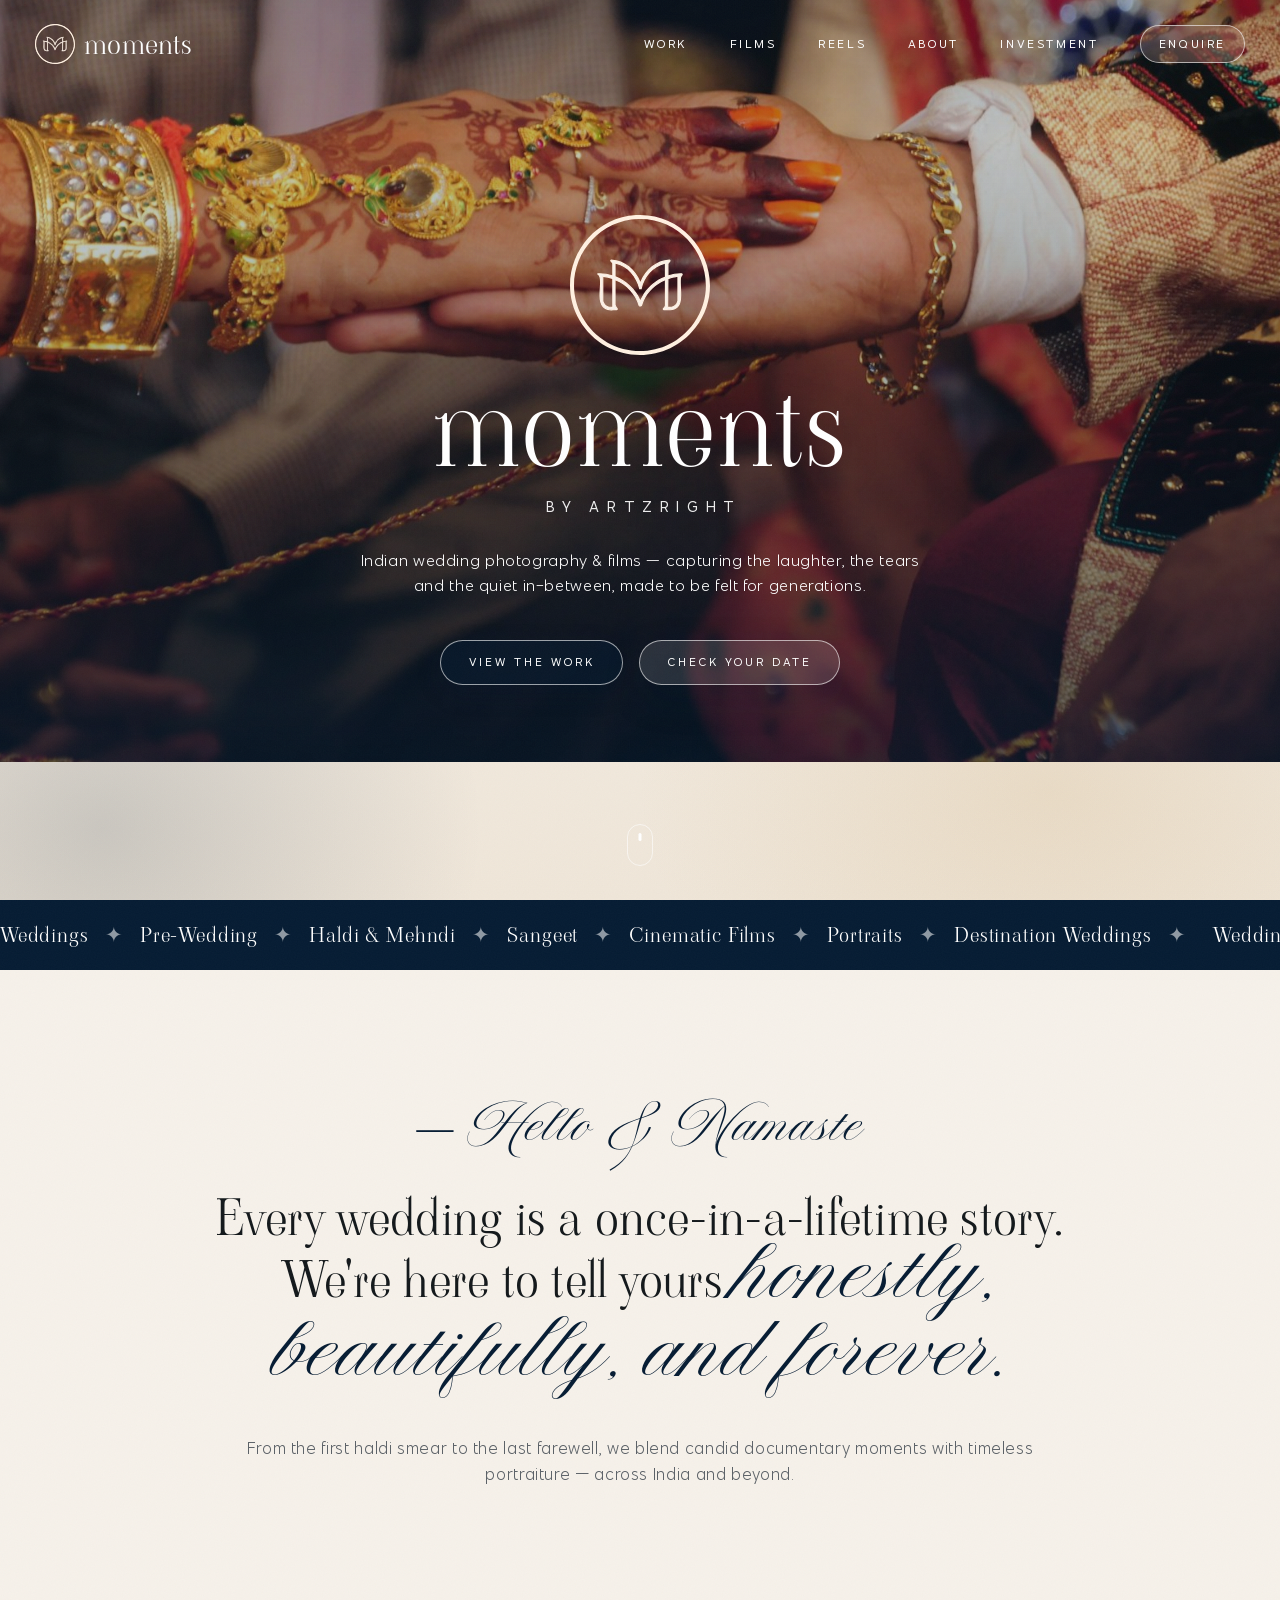
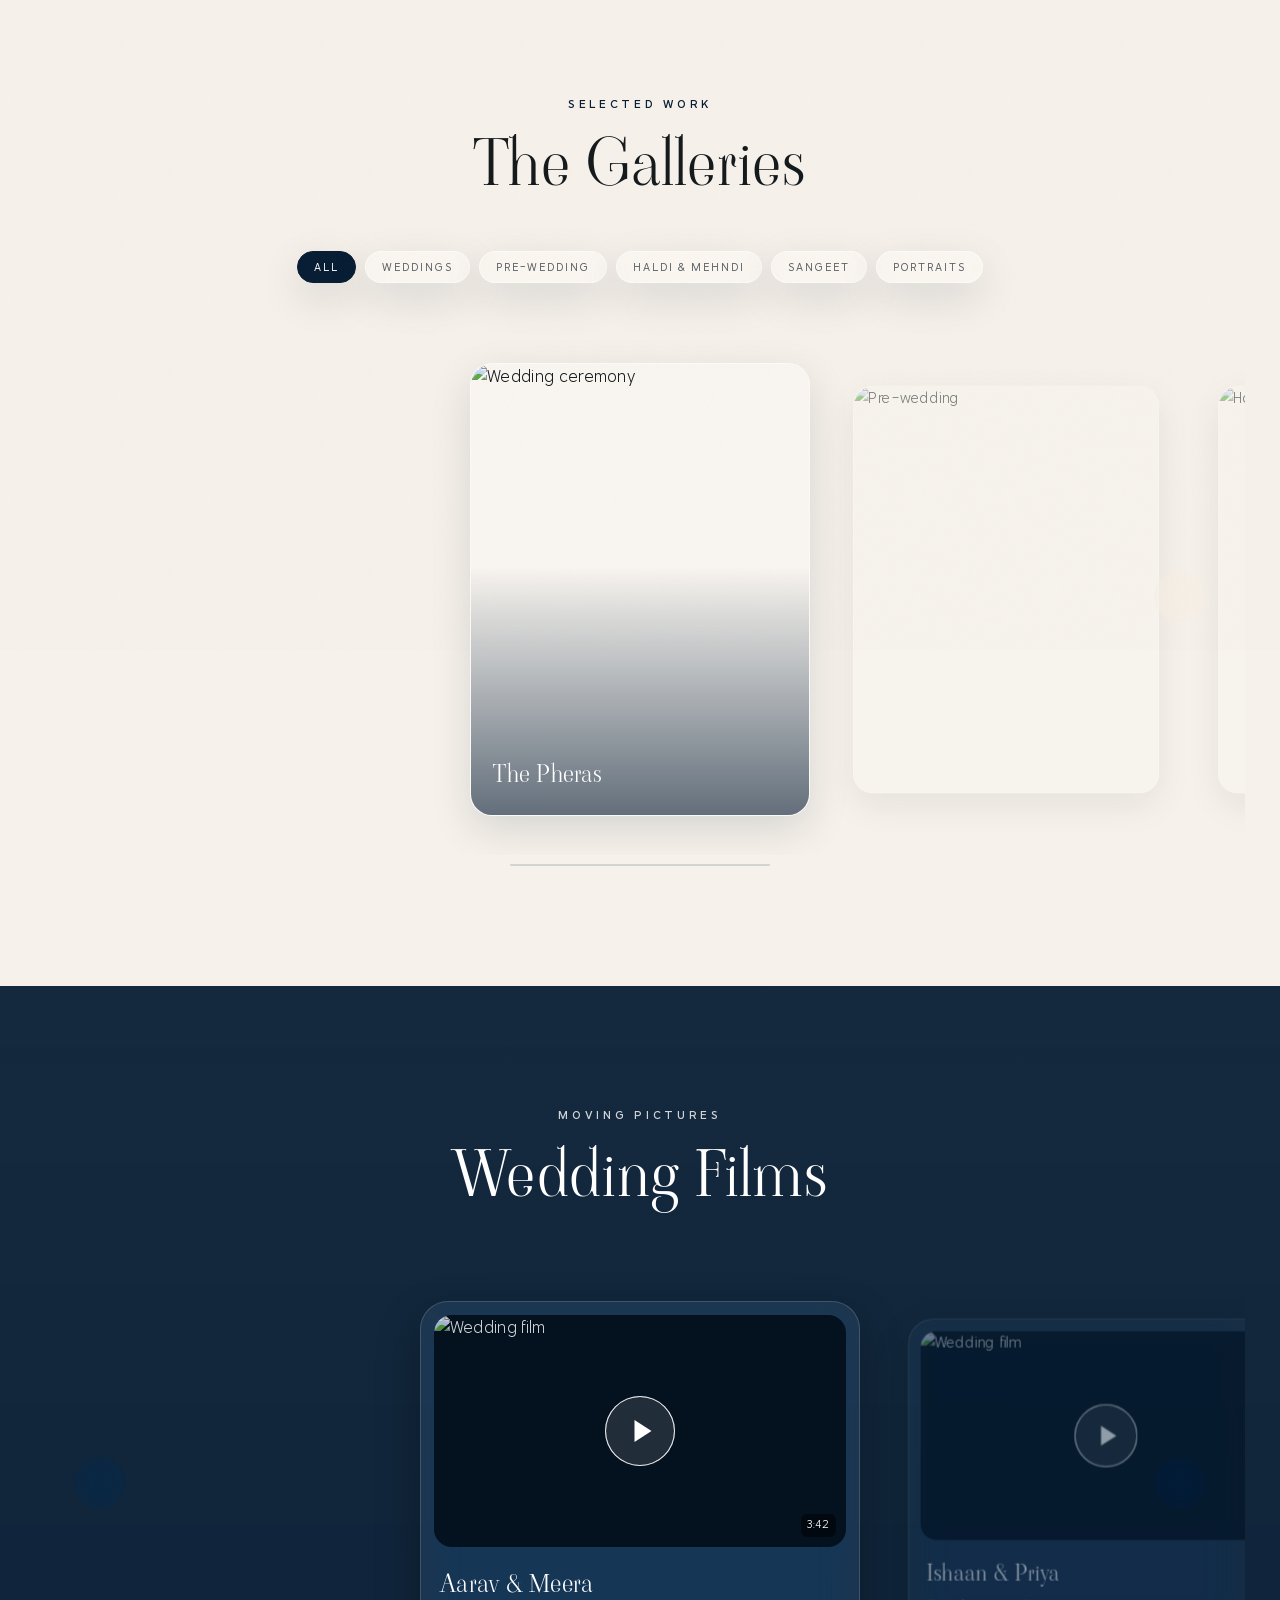
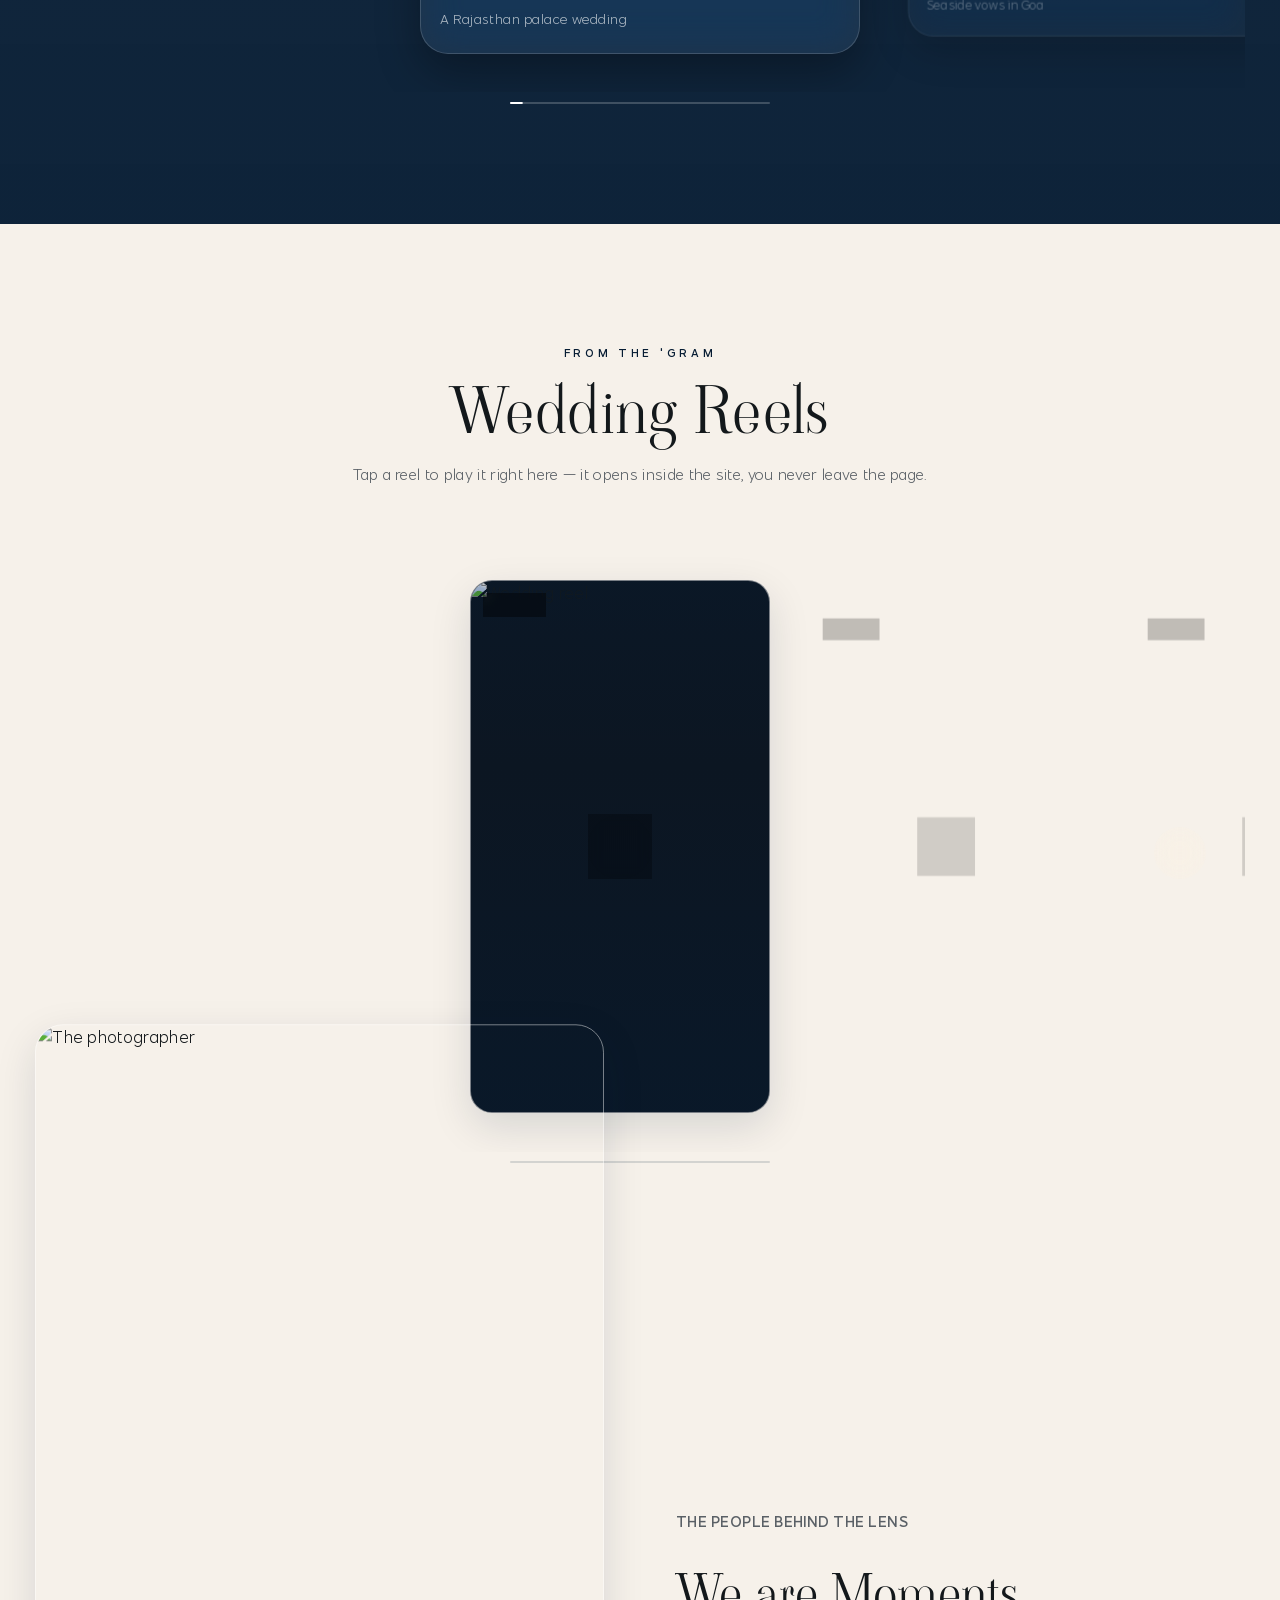
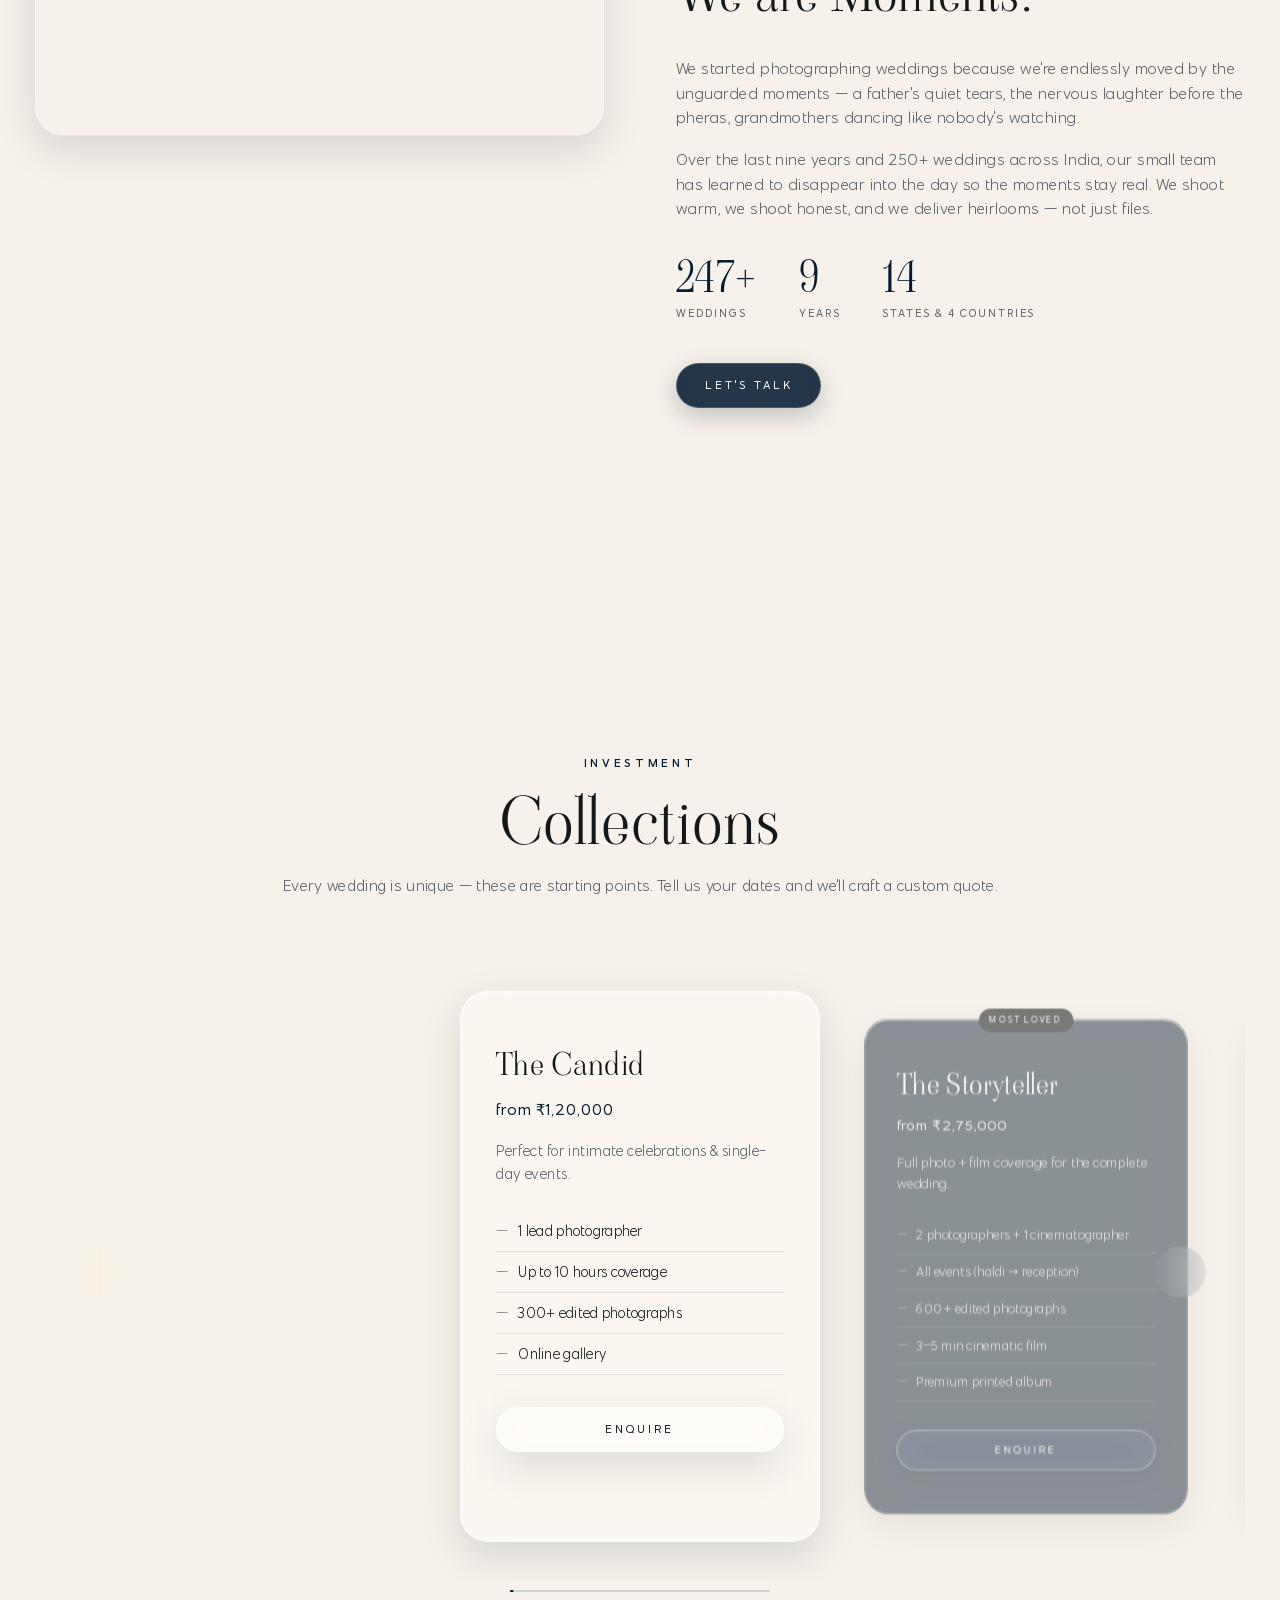
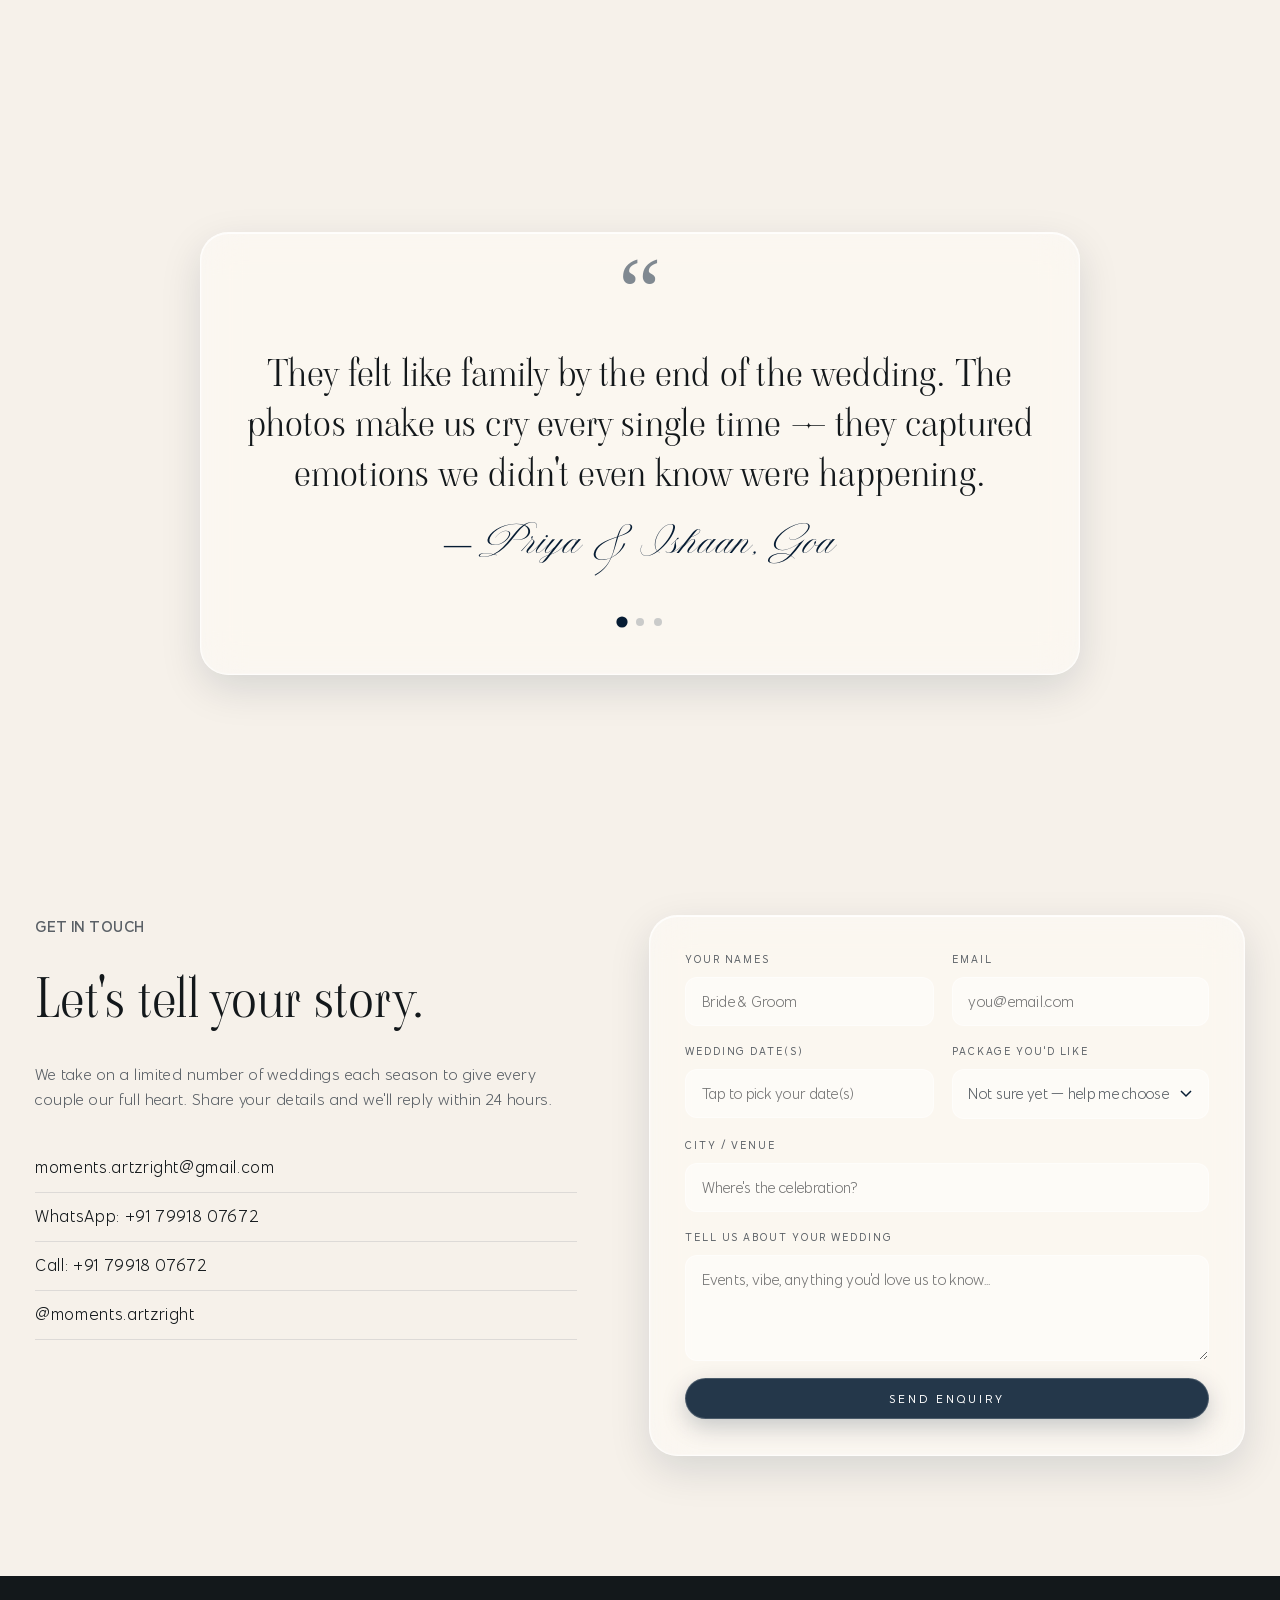
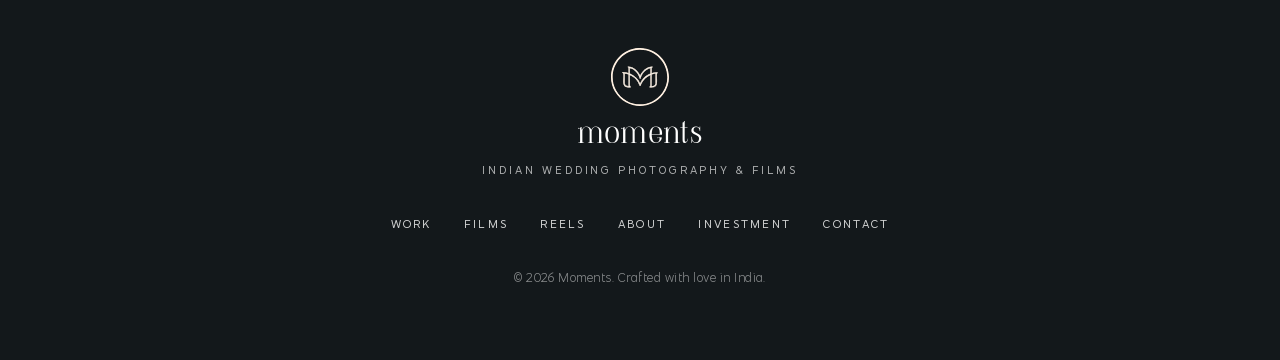
==== commit ec4d3212: "Add files via upload" ====
--- a/index.html
+++ b/index.html
@@ -67,8 +67,11 @@
   <!-- ===================== HERO ===================== -->
   <section class="hero" id="hero">
     <div class="hero__media" data-parallax="0.18">
-      <!-- SWAP: replace with your best full-bleed wedding image -->
-      <img src="assets/images/hero.jpg" alt="Indian wedding ceremony" loading="eager" />
+      <!-- Hero background. Drop your film at assets/videos/hero.mp4 and it autoplays (muted, looping).
+           Until the video exists (or if it can't load), the poster image assets/images/hero.jpg shows. -->
+      <video class="hero__bg" autoplay muted loop playsinline poster="assets/images/hero.jpg">
+        <source src="assets/videos/hero.mp4" type="video/mp4" />
+      </video>
       <div class="hero__overlay"></div>
     </div>
     <div class="hero__content">
--- a/css/style.css
+++ b/css/style.css
@@ -140,7 +140,8 @@
    ============================================================ */
 .hero { position: relative; height: 100vh; min-height: 620px; display: flex; align-items: center; justify-content: center; text-align: center; color: #fff; overflow: hidden; }
 .hero__media { position: absolute; inset: -8% 0; z-index: -1; will-change: transform; }
-.hero__media img { animation: heroZoom 16s var(--ease) forwards; }
+.hero__bg { width: 100%; height: 100%; object-fit: cover; display: block; }
+.hero__media img, .hero__media video { animation: heroZoom 16s var(--ease) forwards; }
 @keyframes heroZoom { from { transform: scale(1.12); } to { transform: scale(1); } }
 .hero__overlay { position: absolute; inset: 0; background: radial-gradient(120% 90% at 50% 30%, rgba(6,28,51,.15), transparent 60%), linear-gradient(180deg, rgba(6,28,51,.45) 0%, rgba(6,28,51,.15) 40%, rgba(6,28,51,.65) 100%); }
 .hero__content { max-width: 900px; padding: 0 1.5rem; }
@@ -302,6 +303,9 @@
 .reel.is-playing .reel__media, .reel.is-playing .reel__play, .reel.is-playing .reel__tag { display: none; }
 .reel iframe, .reel video { position: absolute; inset: 0; width: 100%; height: 100%; border: 0; background: #000; }
 .reel video { object-fit: cover; }
+.reel__mute { position: absolute; bottom: 12px; right: 12px; z-index: 3; width: 40px; height: 40px; border-radius: 50%; display: grid; place-items: center; cursor: pointer; color: #fff; background: rgba(0,0,0,.42); -webkit-backdrop-filter: blur(6px); backdrop-filter: blur(6px); border: 1px solid rgba(255,255,255,.5); transition: background .3s var(--ease), transform .3s var(--ease); }
+.reel__mute:hover { background: rgba(0,0,0,.66); transform: scale(1.06); }
+.reel__mute svg { width: 18px; height: 18px; }
 
 /* ---------- About ---------- */
 .about { max-width: var(--max); margin: 0 auto; display: grid; grid-template-columns: 1fr 1fr; gap: 4.5rem; align-items: center; }
@@ -365,7 +369,9 @@
 .field input:focus, .field textarea:focus, .field select:focus { outline: none; border-color: var(--navy); background: rgba(255,255,255,.7); box-shadow: 0 0 0 3px rgba(6,28,51,.08); }
 .field--date input { cursor: pointer; }
 /* custom select chevron */
-.field select { -webkit-appearance: none; appearance: none; cursor: pointer; background-image: url("data:image/svg+xml,%3Csvg xmlns='http://www.w3.org/2000/svg' width='12' height='8' viewBox='0 0 12 8' fill='none'%3E%3Cpath d='M1 1l5 5 5-5' stroke='%23061c33' stroke-width='1.5'/%3E%3C/svg%3E"); background-repeat: no-repeat; background-position: right 1.05em center; padding-right: 2.6em; }
+.field select { -webkit-appearance: none; -moz-appearance: none; appearance: none; cursor: pointer; line-height: 1.4; background-image: url("data:image/svg+xml,%3Csvg xmlns='http://www.w3.org/2000/svg' width='12' height='8' viewBox='0 0 12 8' fill='none'%3E%3Cpath d='M1 1l5 5 5-5' stroke='%23061c33' stroke-width='1.5'/%3E%3C/svg%3E"); background-repeat: no-repeat; background-position: right 1.05em center; padding-right: 2.6em; }
+.field select option { color: var(--ink); }
+.field select.is-empty { color: var(--ink-soft); }   /* match the grey placeholder of empty inputs */
 .contact__form .btn { grid-column: 1 / -1; }
 .form__note { grid-column: 1 / -1; text-align: center; color: var(--navy); font-size: .9rem; }
 
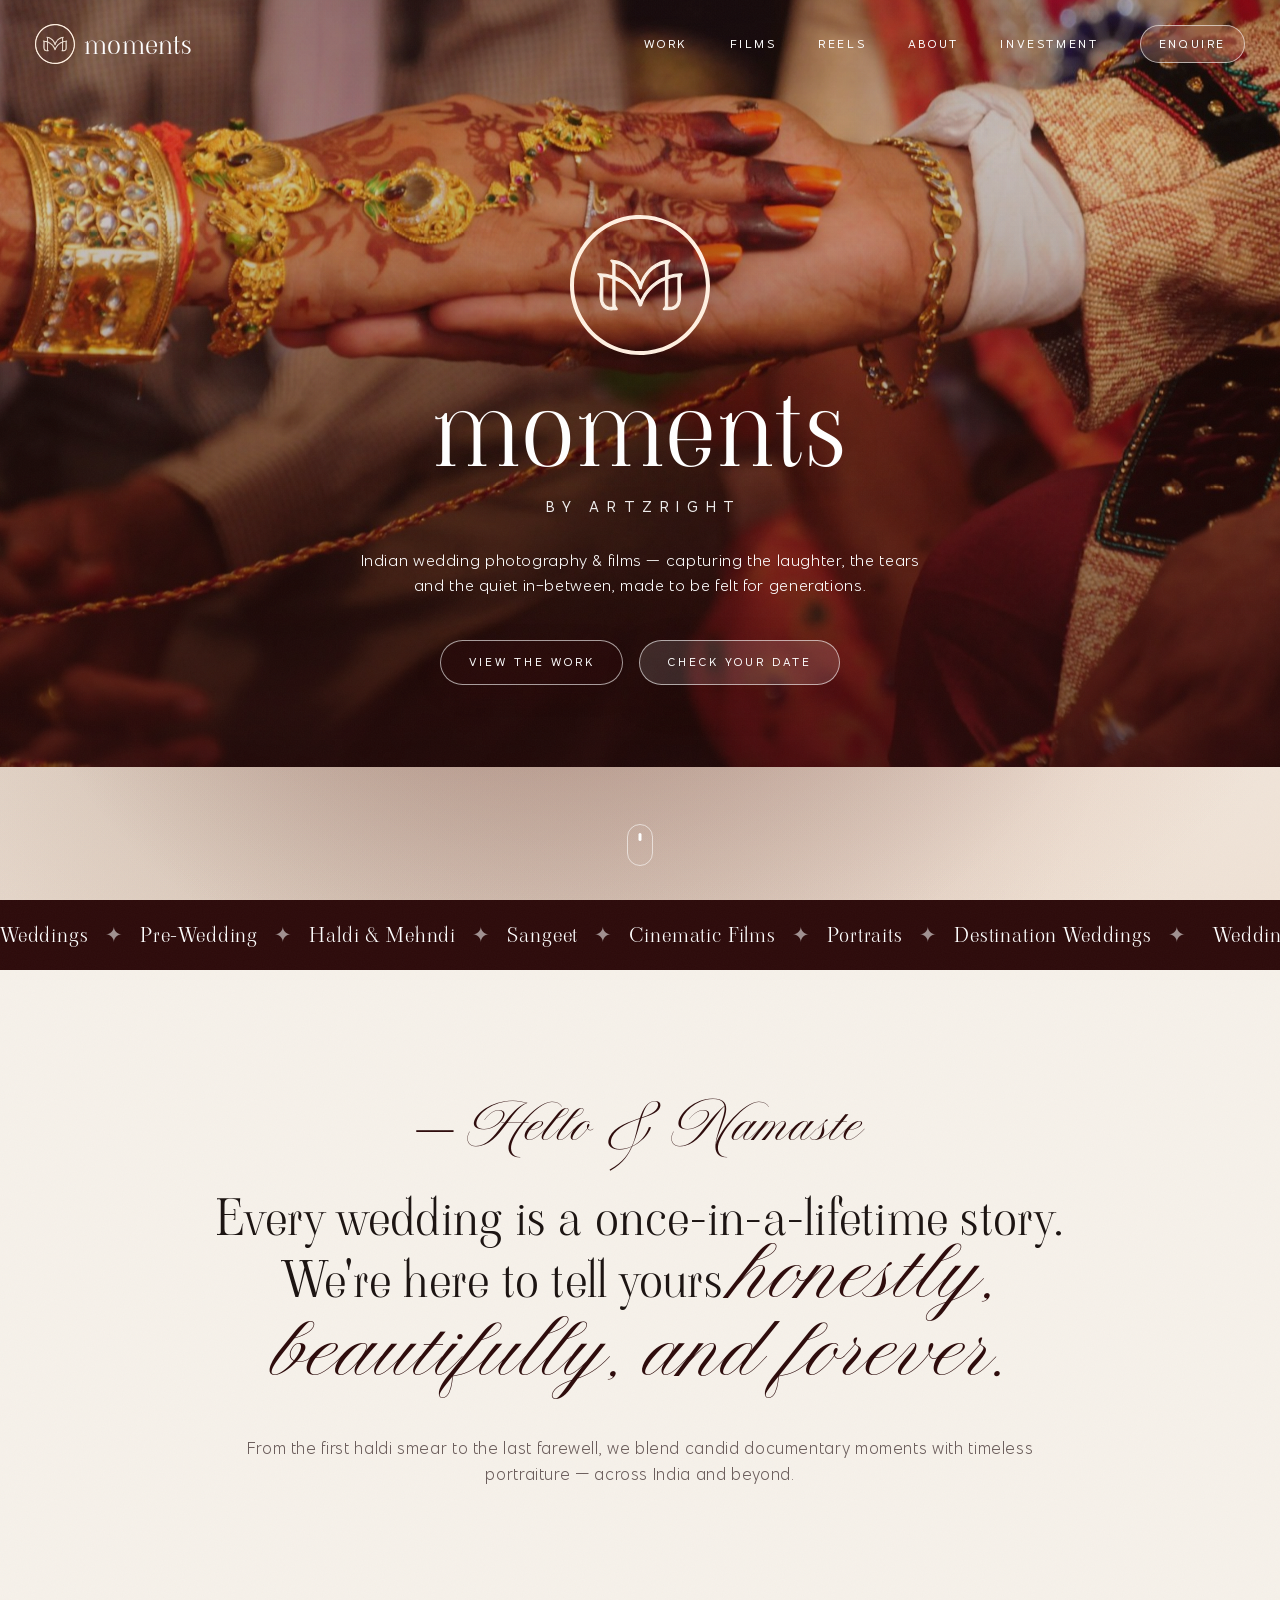
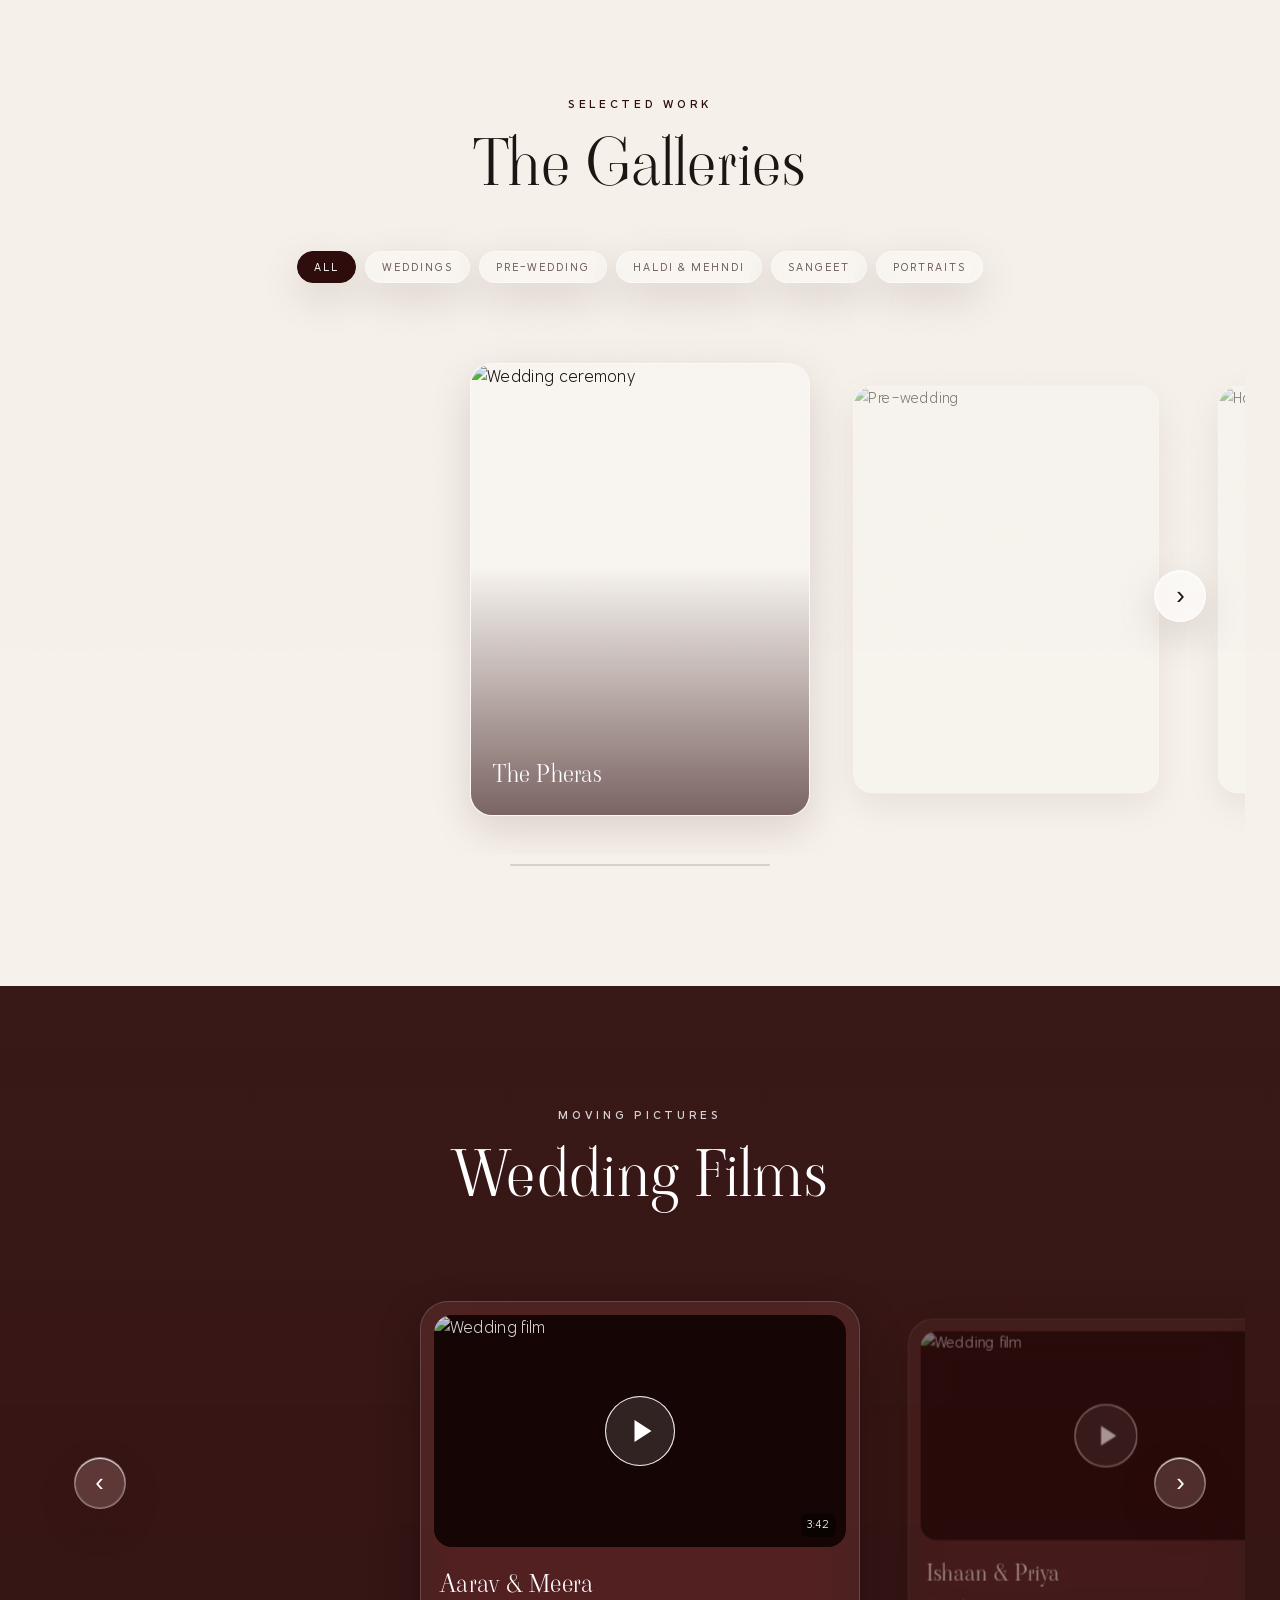
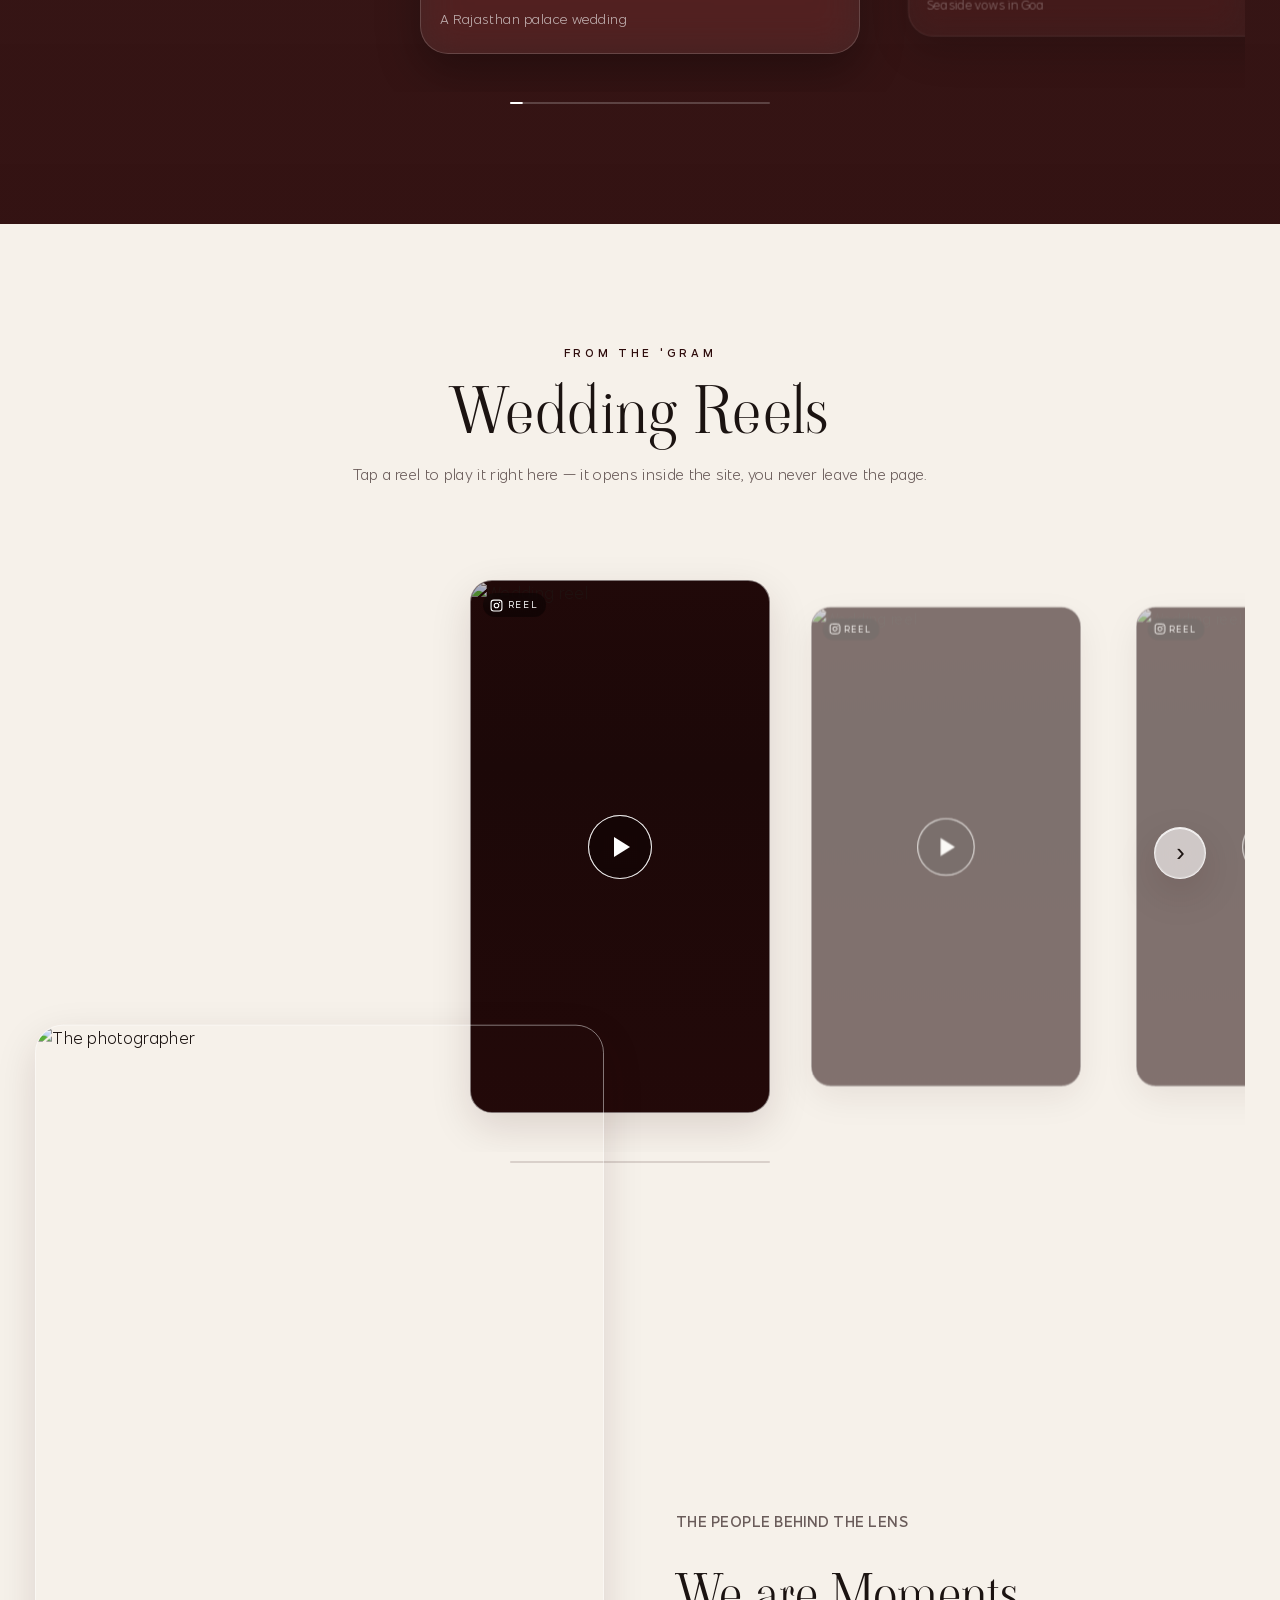
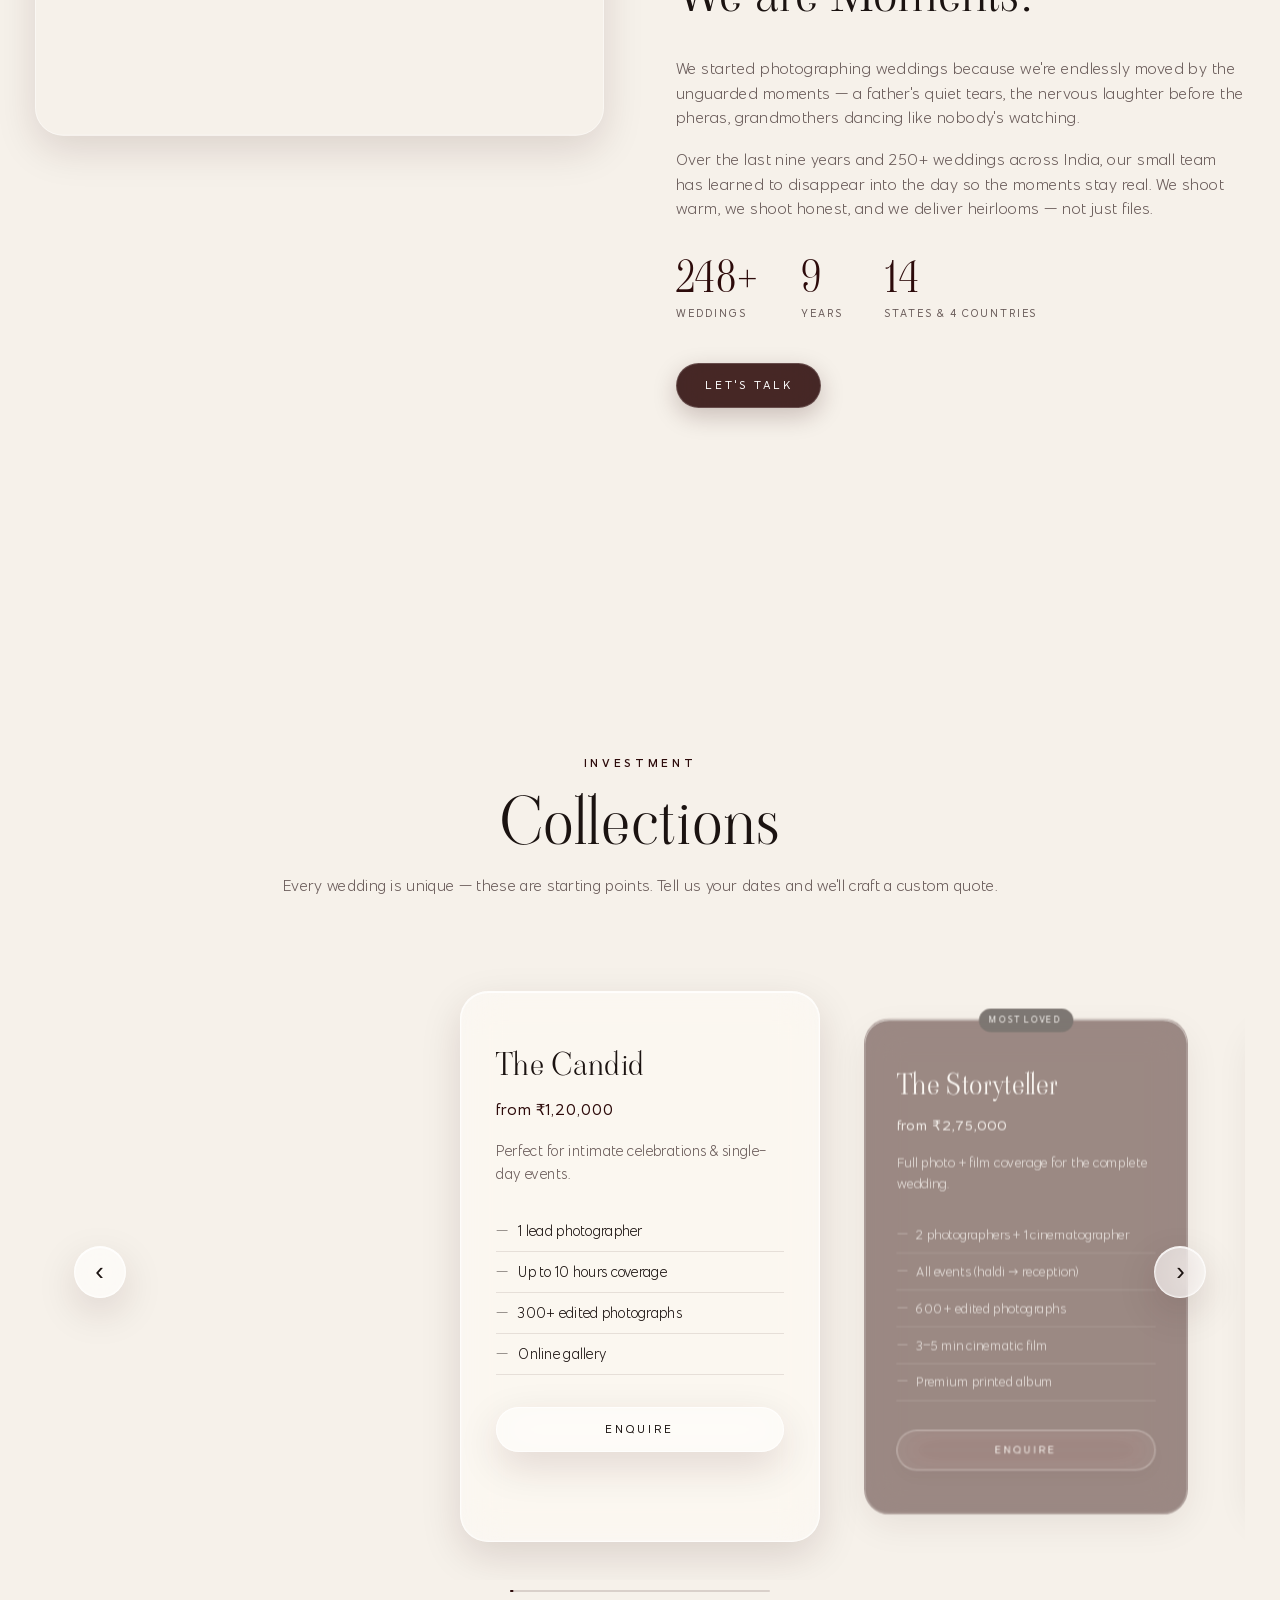
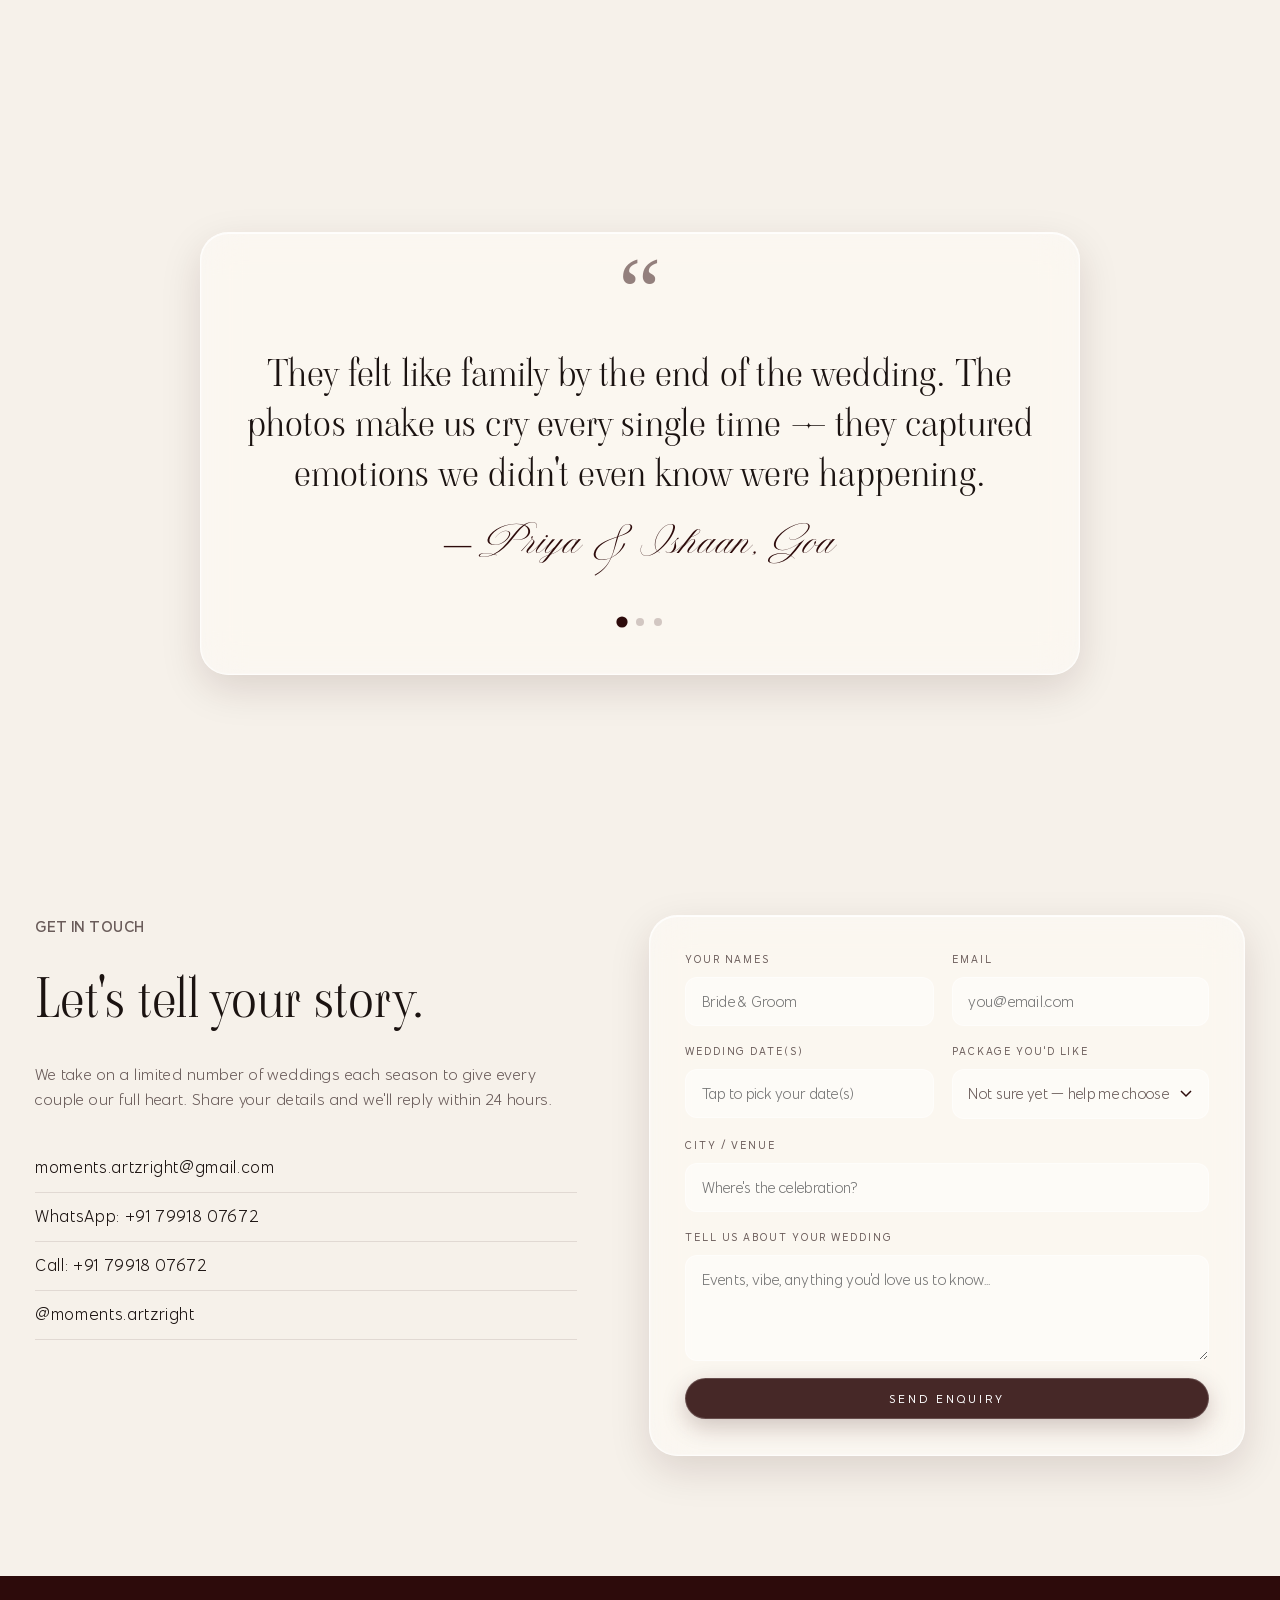
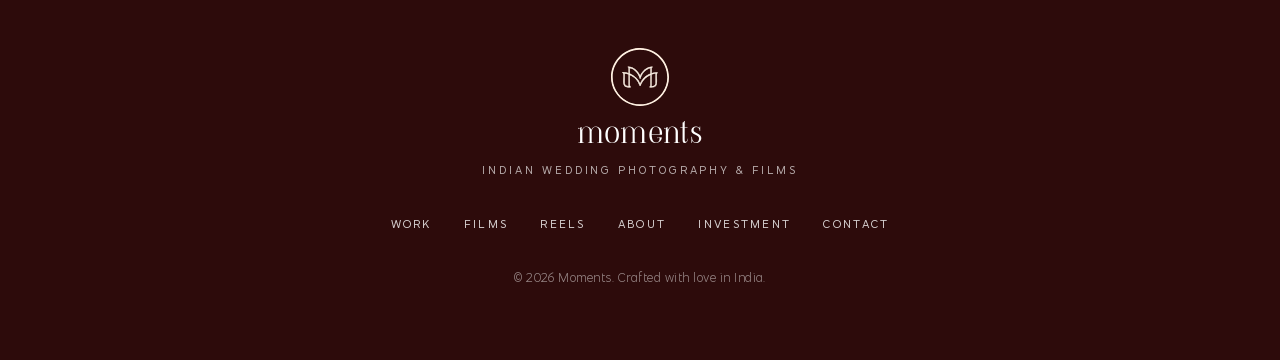
==== commit ac72b029: "Add files via upload" ====
--- a/index.html
+++ b/index.html
@@ -45,7 +45,7 @@
     <div class="nav__inner">
       <a href="#hero" class="brand" aria-label="Moments by Artzright — home">
         <img class="brand__mark brand__mark--light" src="assets/logo-mark.svg" alt="" />
-        <img class="brand__mark brand__mark--dark" src="assets/logo-mark-navy.svg" alt="" />
+        <img class="brand__mark brand__mark--dark" src="assets/logo-mark-dark.svg" alt="" />
         <span class="brand__word">moments</span>
       </a>
 
--- a/css/style.css
+++ b/css/style.css
@@ -10,9 +10,9 @@
 @font-face { font-family: 'Antura Script'; src: url('../assets/fonts/antura_script.woff') format('woff'); font-weight: 400; font-display: swap; }
 
 :root {
-  --ink:        #13181b;
-  --ink-soft:   #5a6066;
-  --navy:       #061c33;
+  --ink:        #1b1311;   /* warm near-black (was a slightly cool charcoal) */
+  --ink-soft:   #6a5c5a;   /* warm grey for secondary text (was cool grey) */
+  --maroon:     #2d0b0b;
   --paper:      #f6f1ea;
   --line:       #e6e4dd;
   --max:        1280px;
@@ -27,7 +27,7 @@
   --glass-bd:     rgba(255,255,255,0.7);
   --glass-bd-soft:rgba(255,255,255,0.45);
   --glass-blur:   saturate(1.6) blur(20px);
-  --glass-shadow: 0 14px 40px rgba(6,28,51,0.13);
+  --glass-shadow: 0 14px 40px rgba(45,11,11,0.13);
   --glass-hi:     inset 0 1px 0 rgba(255,255,255,0.8), inset 0 0 0 1px rgba(255,255,255,0.18);
   --radius:       22px;
   --radius-lg:    28px;
@@ -52,16 +52,24 @@
 body::before {
   content: ""; position: fixed; inset: 0; z-index: -2;
   background:
-    radial-gradient(42% 52% at 14% 18%, rgba(199,160,98,.22), transparent 60%),
-    radial-gradient(46% 56% at 86% 12%, rgba(6,28,51,.20), transparent 60%),
-    radial-gradient(52% 52% at 82% 88%, rgba(199,160,98,.18), transparent 62%),
-    radial-gradient(48% 58% at 8% 92%, rgba(6,28,51,.16), transparent 62%),
-    linear-gradient(180deg, #f7f3ec 0%, #efe6d9 100%);
+    radial-gradient(38% 48% at 22% 28%, rgba(45,11,11,.24), transparent 60%),
+    radial-gradient(42% 52% at 78% 22%, rgba(150,46,52,.18), transparent 60%),
+    radial-gradient(48% 50% at 72% 82%, rgba(199,150,90,.20), transparent 62%),
+    radial-gradient(44% 54% at 16% 84%, rgba(45,11,11,.20), transparent 62%),
+    linear-gradient(180deg, #f7f1ea 0%, #efe2d6 100%);
+  background-size: 200% 200%, 220% 220%, 210% 210%, 205% 205%, 100% 100%;
+  background-position: 0% 0%, 100% 0%, 100% 100%, 0% 100%, 0 0;
+  animation: bgdrift 28s ease-in-out infinite alternate;
+}
+@keyframes bgdrift {
+  0%   { background-position: 0% 0%,   100% 0%,   100% 100%, 0% 100%,  0 0; }
+  50%  { background-position: 65% 40%, 30% 70%,   40% 25%,   75% 55%,  0 0; }
+  100% { background-position: 100% 100%, 0% 100%, 0% 0%,     100% 0%,  0 0; }
 }
 
 img { display: block; width: 100%; height: 100%; object-fit: cover; }
 a { color: inherit; text-decoration: none; }
-::selection { background: var(--navy); color: #fff; }
+::selection { background: var(--maroon); color: #fff; }
 
 .display { font-family: var(--display); line-height: 1.05; letter-spacing: .005em; font-weight: 400; }
 .kicker  { font-family: var(--sans); font-weight: 600; text-transform: uppercase; letter-spacing: .3em; font-size: .72rem; }
@@ -69,7 +77,7 @@
 /* ============================================================
    PRELOADER
    ============================================================ */
-.loader { position: fixed; inset: 0; z-index: 9999; background: var(--navy); display: flex; flex-direction: column; align-items: center; justify-content: center; transition: opacity .8s var(--ease), visibility .8s var(--ease); }
+.loader { position: fixed; inset: 0; z-index: 9999; background: var(--maroon); display: flex; flex-direction: column; align-items: center; justify-content: center; transition: opacity .8s var(--ease), visibility .8s var(--ease); }
 .loader.is-done { opacity: 0; visibility: hidden; }
 .loader__brand { text-align: center; }
 .loader__mark { width: clamp(64px, 12vw, 96px); height: auto; margin: 0 auto .6rem; display: block; opacity: 0; transform: scale(.85); animation: loaderMark 1s var(--ease) forwards; }
@@ -87,7 +95,7 @@
    ============================================================ */
 .grain { position: fixed; inset: -150%; z-index: 9000; pointer-events: none; opacity: .03; background-image: url("data:image/svg+xml,%3Csvg xmlns='http://www.w3.org/2000/svg' width='200' height='200'%3E%3Cfilter id='n'%3E%3CfeTurbulence type='fractalNoise' baseFrequency='0.85' numOctaves='3' stitchTiles='stitch'/%3E%3C/filter%3E%3Crect width='100%25' height='100%25' filter='url(%23n)'/%3E%3C/svg%3E"); animation: grain 8s steps(10) infinite; }
 @keyframes grain { 0%,100% { transform: translate(0,0); } 10% { transform: translate(-5%,-5%); } 30% { transform: translate(3%,-8%); } 50% { transform: translate(-4%,6%); } 70% { transform: translate(6%,4%); } 90% { transform: translate(-6%,2%); } }
-.progress { position: fixed; top: 0; left: 0; height: 2px; width: 0; z-index: 9500; background: var(--navy); }
+.progress { position: fixed; top: 0; left: 0; height: 2px; width: 0; z-index: 9500; background: var(--maroon); }
 
 /* ============================================================
    BUTTONS — glass pills
@@ -99,8 +107,8 @@
   transition: background .4s var(--ease), color .4s var(--ease), border-color .4s var(--ease), transform .3s var(--ease), box-shadow .4s var(--ease);
   will-change: transform;
 }
-.btn--solid { background: rgba(6,28,51,.88); color: #fff; border-color: rgba(255,255,255,.18); box-shadow: 0 8px 24px rgba(6,28,51,.22); }
-.btn--solid:hover { background: var(--navy); box-shadow: 0 12px 30px rgba(6,28,51,.3); }
+.btn--solid { background: rgba(45,11,11,.88); color: #fff; border-color: rgba(255,255,255,.18); box-shadow: 0 8px 24px rgba(45,11,11,.22); }
+.btn--solid:hover { background: var(--maroon); box-shadow: 0 12px 30px rgba(45,11,11,.3); }
 .btn--ghost { background: rgba(255,255,255,.35); color: var(--ink); border-color: var(--glass-bd); box-shadow: var(--glass-shadow); }
 .btn--ghost:hover { background: rgba(255,255,255,.65); }
 .btn--block { width: 100%; text-align: center; }
@@ -109,7 +117,7 @@
    NAVBAR (glass)
    ============================================================ */
 .nav { position: fixed; top: 0; left: 0; right: 0; z-index: 100; transition: background .5s var(--ease), box-shadow .5s var(--ease), padding .5s var(--ease); padding: 1.5rem 0; }
-.nav.is-scrolled { background: rgba(247,243,236,.55); -webkit-backdrop-filter: var(--glass-blur); backdrop-filter: var(--glass-blur); box-shadow: 0 1px 0 rgba(255,255,255,.5), 0 10px 30px rgba(6,28,51,.07); padding: .8rem 0; }
+.nav.is-scrolled { background: rgba(247,243,236,.55); -webkit-backdrop-filter: var(--glass-blur); backdrop-filter: var(--glass-blur); box-shadow: 0 1px 0 rgba(255,255,255,.5), 0 10px 30px rgba(45,11,11,.07); padding: .8rem 0; }
 .nav__inner { max-width: var(--max); margin: 0 auto; padding: 0 2.2rem; display: flex; align-items: center; justify-content: space-between; }
 .brand { display: inline-flex; align-items: center; gap: .55rem; color: #fff; transition: color .5s var(--ease); line-height: 1; }
 .nav.is-scrolled .brand { color: var(--ink); }
@@ -126,7 +134,7 @@
 .nav__links a:not(.nav__cta):hover span::after { width: 100%; }
 .nav__cta { border: 1px solid rgba(255,255,255,.6); padding: .7em 1.5em; border-radius: 100px; -webkit-backdrop-filter: var(--glass-blur); backdrop-filter: var(--glass-blur); background: rgba(255,255,255,.12); transition: background .4s var(--ease), color .4s var(--ease), border-color .4s var(--ease); }
 .nav.is-scrolled .nav__cta { border-color: var(--glass-bd); background: rgba(255,255,255,.4); }
-.nav__cta:hover { background: var(--navy); border-color: var(--navy); color: #fff !important; }
+.nav__cta:hover { background: var(--maroon); border-color: var(--maroon); color: #fff !important; }
 .nav__toggle { display: none; background: none; border: 0; cursor: pointer; width: 30px; height: 22px; position: relative; }
 .nav__toggle span { position: absolute; left: 0; height: 2px; width: 100%; background: #fff; transition: all .4s var(--ease); }
 .nav.is-scrolled .nav__toggle span { background: var(--ink); }
@@ -143,7 +151,7 @@
 .hero__bg { width: 100%; height: 100%; object-fit: cover; display: block; }
 .hero__media img, .hero__media video { animation: heroZoom 16s var(--ease) forwards; }
 @keyframes heroZoom { from { transform: scale(1.12); } to { transform: scale(1); } }
-.hero__overlay { position: absolute; inset: 0; background: radial-gradient(120% 90% at 50% 30%, rgba(6,28,51,.15), transparent 60%), linear-gradient(180deg, rgba(6,28,51,.45) 0%, rgba(6,28,51,.15) 40%, rgba(6,28,51,.65) 100%); }
+.hero__overlay { position: absolute; inset: 0; background: radial-gradient(120% 90% at 50% 30%, rgba(45,11,11,.15), transparent 60%), linear-gradient(180deg, rgba(45,11,11,.45) 0%, rgba(45,11,11,.15) 40%, rgba(45,11,11,.65) 100%); }
 .hero__content { max-width: 900px; padding: 0 1.5rem; }
 .hero__logo { display: flex; flex-direction: column; align-items: center; }
 .hero__logo-mark { width: clamp(84px, 13vw, 140px); height: auto; margin-bottom: 1.2rem; filter: drop-shadow(0 6px 30px rgba(0,0,0,.35)); }
@@ -152,8 +160,8 @@
 .hero__sub { margin: 1.8rem auto 0; max-width: 560px; font-size: .98rem; font-weight: 400; letter-spacing: .04em; opacity: .92; }
 .hero__actions { margin-top: 2.6rem; display: flex; gap: 1rem; justify-content: center; flex-wrap: wrap; }
 .hero .btn { border-color: rgba(255,255,255,.6); color: #fff; background: rgba(255,255,255,.12); }
-.hero .btn--solid { background: rgba(6,28,51,.5); }
-.hero .btn:hover { background: rgba(255,255,255,.85); color: var(--navy); border-color: #fff; }
+.hero .btn--solid { background: rgba(45,11,11,.5); }
+.hero .btn:hover { background: rgba(255,255,255,.85); color: var(--maroon); border-color: #fff; }
 .hero__scroll { position: absolute; bottom: 34px; left: 50%; transform: translateX(-50%); width: 26px; height: 42px; border: 1px solid rgba(255,255,255,.6); border-radius: 14px; }
 .hero__scroll span { position: absolute; top: 8px; left: 50%; width: 3px; height: 8px; border-radius: 2px; background: #fff; transform: translateX(-50%); animation: scrollDot 1.8s infinite; }
 @keyframes scrollDot { 0% { opacity: 0; top: 8px; } 50% { opacity: 1; } 100% { opacity: 0; top: 22px; } }
@@ -164,7 +172,7 @@
 /* ============================================================
    MARQUEE
    ============================================================ */
-.marquee { background: var(--navy); color: #fff; overflow: hidden; padding: 1.15rem 0; }
+.marquee { background: var(--maroon); color: #fff; overflow: hidden; padding: 1.15rem 0; }
 .marquee__track { display: flex; width: max-content; animation: marquee 34s linear infinite; }
 .marquee__track span { font-family: var(--display); font-size: 1.3rem; letter-spacing: .04em; white-space: nowrap; padding-right: 1rem; }
 .marquee__track em { font-style: normal; opacity: .55; margin: 0 .5em; }
@@ -176,7 +184,7 @@
    ============================================================ */
 section { padding: 7.5rem 2.2rem; position: relative; }
 .section-head { text-align: center; max-width: 760px; margin: 0 auto 3.4rem; }
-.section-head__kicker { font-family: var(--sans); font-weight: 600; font-size: .72rem; letter-spacing: .32em; text-transform: uppercase; color: var(--navy); margin-bottom: 1rem; }
+.section-head__kicker { font-family: var(--sans); font-weight: 600; font-size: .72rem; letter-spacing: .32em; text-transform: uppercase; color: var(--maroon); margin-bottom: 1rem; }
 .section-head__title { font-family: var(--display); font-weight: 400; font-size: clamp(2.4rem, 5.4vw, 4rem); line-height: 1.05; letter-spacing: .005em; }
 .section-head__note { margin-top: 1.1rem; color: var(--ink-soft); font-size: .95rem; }
 .section-head--light .section-head__title { color: #fff; }
@@ -184,16 +192,16 @@
 
 /* ---------- Intro ---------- */
 .intro { max-width: 940px; margin: 0 auto; text-align: center; padding-top: 8.5rem; padding-bottom: 5.5rem; }
-.intro__kicker { font-family: var(--script); font-size: clamp(1.6rem, 3.5vw, 2.3rem); color: var(--navy); margin-bottom: 1.4rem; }
+.intro__kicker { font-family: var(--script); font-size: clamp(1.6rem, 3.5vw, 2.3rem); color: var(--maroon); margin-bottom: 1.4rem; }
 .intro__statement { font-family: var(--display); font-weight: 400; font-size: clamp(1.9rem, 4vw, 3.1rem); line-height: 1.25; letter-spacing: .005em; }
-.intro__statement em { font-family: var(--script); font-style: normal; font-size: 1.25em; letter-spacing: 0; color: var(--navy); }
+.intro__statement em { font-family: var(--script); font-style: normal; font-size: 1.25em; letter-spacing: 0; color: var(--maroon); }
 .intro__lead { margin-top: 2rem; color: var(--ink-soft); font-size: 1rem; letter-spacing: .04em; }
 
 /* ---------- Filters (glass pills) ---------- */
 .filters { display: flex; flex-wrap: wrap; justify-content: center; gap: .55rem; margin-bottom: 2.6rem; }
 .filters__btn { background: rgba(255,255,255,.4); -webkit-backdrop-filter: var(--glass-blur); backdrop-filter: var(--glass-blur); border: 1px solid var(--glass-bd-soft); color: var(--ink-soft); font-family: var(--sans); font-weight: 500; font-size: .68rem; letter-spacing: .18em; text-transform: uppercase; padding: .72em 1.5em; border-radius: 100px; cursor: pointer; transition: all .35s var(--ease); box-shadow: var(--glass-shadow); }
 .filters__btn:hover { color: var(--ink); border-color: var(--glass-bd); transform: translateY(-1px); }
-.filters__btn.is-active { background: var(--navy); color: #fff; border-color: var(--navy); }
+.filters__btn.is-active { background: var(--maroon); color: #fff; border-color: var(--maroon); }
 
 /* ============================================================
    CAROUSEL (generic, swipeable)
@@ -231,8 +239,8 @@
 .carousel--light .carousel__arrow:hover { background: rgba(255,255,255,.32); }
 
 /* progress rail */
-.carousel__progress { width: clamp(120px, 30vw, 260px); height: 2px; margin: .6rem auto 0; background: rgba(6,28,51,.14); border-radius: 2px; overflow: hidden; }
-.carousel__progress span { display: block; height: 100%; width: 100%; background: var(--navy); transform: scaleX(0); transform-origin: left; transition: transform .15s linear; }
+.carousel__progress { width: clamp(120px, 30vw, 260px); height: 2px; margin: .6rem auto 0; background: rgba(45,11,11,.14); border-radius: 2px; overflow: hidden; }
+.carousel__progress span { display: block; height: 100%; width: 100%; background: var(--maroon); transform: scaleX(0); transform-origin: left; transition: transform .15s linear; }
 .carousel--light .carousel__progress { background: rgba(255,255,255,.2); }
 .carousel--light .carousel__progress span { background: #fff; }
 
@@ -248,20 +256,20 @@
 .gallery__item figcaption {
   position: absolute; inset: 0; display: flex; align-items: flex-end; padding: 1.4rem;
   font-family: var(--display); letter-spacing: .01em; font-size: 1.5rem; color: #fff;
-  background: linear-gradient(0deg, rgba(6,28,51,.62), transparent 55%);
+  background: linear-gradient(0deg, rgba(45,11,11,.62), transparent 55%);
   opacity: 0; transform: translateY(10px); transition: opacity .45s var(--ease), transform .45s var(--ease);
 }
 .gallery__item.is-active figcaption, .gallery__item:hover figcaption { opacity: 1; transform: none; }
 .gallery__item.is-hidden { display: none; }
 
 /* ---------- Films (dark glass cards) ---------- */
-.films { background: linear-gradient(180deg, rgba(6,28,51,.94), rgba(6,28,51,.97)); color: #fff; }
+.films { background: linear-gradient(180deg, rgba(45,11,11,.94), rgba(45,11,11,.97)); color: #fff; }
 .film {
   width: clamp(300px, 84vw, 440px); padding: .8rem .8rem 1.2rem; border-radius: var(--radius-lg);
   background: rgba(255,255,255,.07); -webkit-backdrop-filter: var(--glass-blur); backdrop-filter: var(--glass-blur);
   border: 1px solid rgba(255,255,255,.16); box-shadow: 0 18px 44px rgba(0,0,0,.3); cursor: pointer;
 }
-.film__thumb { position: relative; aspect-ratio: 16/9; overflow: hidden; background: #04111f; border-radius: calc(var(--radius-lg) - 10px); }
+.film__thumb { position: relative; aspect-ratio: 16/9; overflow: hidden; background: #160505; border-radius: calc(var(--radius-lg) - 10px); }
 .film__thumb img { transition: transform .7s var(--ease), opacity .4s ease; opacity: .82; }
 .film:hover .film__thumb img { transform: scale(1.06); opacity: 1; }
 .film__play { position: absolute; top: 50%; left: 50%; transform: translate(-50%,-50%); width: 70px; height: 70px; border-radius: 50%; border: 1px solid rgba(255,255,255,.85); background: rgba(255,255,255,.12); -webkit-backdrop-filter: blur(6px); backdrop-filter: blur(6px); cursor: pointer; transition: all .4s var(--ease); }
@@ -269,7 +277,7 @@
 @keyframes pulse { 0% { transform: scale(1); opacity: .7; } 100% { transform: scale(1.5); opacity: 0; } }
 .film__play::after { content: ""; position: absolute; top: 50%; left: 54%; transform: translate(-50%,-50%); border-left: 17px solid #fff; border-top: 11px solid transparent; border-bottom: 11px solid transparent; }
 .film:hover .film__play { background: #fff; border-color: #fff; transform: translate(-50%,-50%) scale(1.1); }
-.film:hover .film__play::after { border-left-color: var(--navy); }
+.film:hover .film__play::after { border-left-color: var(--maroon); }
 .film__dur { position: absolute; bottom: 10px; right: 10px; font-size: .68rem; letter-spacing: .08em; background: rgba(0,0,0,.5); padding: .25em .6em; border-radius: 6px; }
 .film__meta { padding: 1.1rem .4rem .2rem; }
 .film__meta h3 { font-family: var(--display); letter-spacing: .01em; font-size: 1.55rem; font-weight: 400; }
@@ -280,12 +288,12 @@
 .reel {
   position: relative; width: clamp(250px, 72vw, 300px); aspect-ratio: 9/16; overflow: hidden;
   border-radius: var(--radius); border: 1px solid var(--glass-bd-soft); box-shadow: var(--glass-shadow);
-  background: #0c1622; cursor: pointer;
+  background: #1c0808; cursor: pointer;
 }
 .reel__media { position: absolute; inset: 0; }
 .reel__media img { transition: transform .8s var(--ease); }
 .reel:hover .reel__media img { transform: scale(1.06); }
-.reel__media::after { content: ""; position: absolute; inset: 0; background: linear-gradient(180deg, rgba(6,28,51,.25), transparent 35%, rgba(6,28,51,.4)); }
+.reel__media::after { content: ""; position: absolute; inset: 0; background: linear-gradient(180deg, rgba(45,11,11,.25), transparent 35%, rgba(45,11,11,.4)); }
 .reel__tag {
   position: absolute; top: 12px; left: 12px; z-index: 2; display: inline-flex; align-items: center; gap: .45em;
   padding: .45em .75em; border-radius: 100px; background: rgba(0,0,0,.4); -webkit-backdrop-filter: blur(6px); backdrop-filter: blur(6px);
@@ -299,7 +307,7 @@
 }
 .reel__play::before { content: ""; position: absolute; inset: -1px; border-radius: 50%; border: 1px solid rgba(255,255,255,.45); animation: pulse 2.4s ease-out infinite; }
 .reel__play::after { content: ""; position: absolute; top: 50%; left: 54%; transform: translate(-50%,-50%); border-left: 16px solid #fff; border-top: 10px solid transparent; border-bottom: 10px solid transparent; }
-.reel:hover .reel__play { background: var(--navy); border-color: var(--navy); transform: translate(-50%,-50%) scale(1.08); }
+.reel:hover .reel__play { background: var(--maroon); border-color: var(--maroon); transform: translate(-50%,-50%) scale(1.08); }
 .reel.is-playing .reel__media, .reel.is-playing .reel__play, .reel.is-playing .reel__tag { display: none; }
 .reel iframe, .reel video { position: absolute; inset: 0; width: 100%; height: 100%; border: 0; background: #000; }
 .reel video { object-fit: cover; }
@@ -315,7 +323,7 @@
 .about__title { font-family: var(--display); font-weight: 400; font-size: clamp(2.2rem, 4.2vw, 3.2rem); letter-spacing: .005em; margin: .6rem 0 1.4rem; }
 .about__text p { color: var(--ink-soft); margin-bottom: 1.1rem; font-size: .96rem; letter-spacing: .03em; }
 .about__stats { list-style: none; display: flex; gap: 2.6rem; margin: 2.2rem 0 2.4rem; }
-.about__stats strong { font-family: var(--display); font-size: 2.6rem; color: var(--navy); display: block; line-height: 1; font-weight: 400; }
+.about__stats strong { font-family: var(--display); font-size: 2.6rem; color: var(--maroon); display: block; line-height: 1; font-weight: 400; }
 .about__stats span { font-family: var(--sans); font-weight: 500; font-size: .68rem; letter-spacing: .18em; text-transform: uppercase; color: var(--ink-soft); }
 
 /* ---------- Services (glass cards) ---------- */
@@ -325,55 +333,55 @@
   border: 1px solid var(--glass-bd); border-radius: var(--radius-lg);
   box-shadow: var(--glass-shadow), var(--glass-hi);
 }
-.card--featured { background: rgba(6,28,51,.82); color: #fff; border-color: rgba(255,255,255,.18); }
+.card--featured { background: rgba(45,11,11,.82); color: #fff; border-color: rgba(255,255,255,.18); }
 .card--featured .card__desc, .card--featured .card__list { color: rgba(255,255,255,.8); }
 .card__badge { position: absolute; top: -12px; left: 50%; transform: translateX(-50%); background: var(--ink); color: #fff; font-family: var(--sans); font-weight: 500; font-size: .62rem; letter-spacing: .22em; text-transform: uppercase; padding: .5em 1.2em; border-radius: 100px; }
 .card__name { font-family: var(--display); letter-spacing: .01em; font-size: 1.95rem; font-weight: 400; }
-.card__price { font-family: var(--sans); font-weight: 500; color: var(--navy); font-size: .95rem; letter-spacing: .06em; margin: .5rem 0 1.1rem; }
+.card__price { font-family: var(--sans); font-weight: 500; color: var(--maroon); font-size: .95rem; letter-spacing: .06em; margin: .5rem 0 1.1rem; }
 .card--featured .card__price { color: #fff; opacity: .9; }
 .card__desc { color: var(--ink-soft); margin-bottom: 1.6rem; font-size: .9rem; letter-spacing: .03em; }
 .card__list { list-style: none; margin-bottom: 2rem; }
-.card__list li { padding: .62em 0; border-bottom: 1px solid rgba(6,28,51,.1); font-size: .88rem; letter-spacing: .02em; }
+.card__list li { padding: .62em 0; border-bottom: 1px solid rgba(45,11,11,.1); font-size: .88rem; letter-spacing: .02em; }
 .card--featured .card__list li { border-color: rgba(255,255,255,.14); }
 .card__list li::before { content: "—"; margin-right: .7em; opacity: .5; }
 .card .btn { width: 100%; text-align: center; }
 .card--featured .btn { border-color: rgba(255,255,255,.5); color: #fff; background: rgba(255,255,255,.1); }
-.card--featured .btn:hover { background: #fff; color: var(--navy); }
+.card--featured .btn:hover { background: #fff; color: var(--maroon); }
 
 /* ---------- Testimonials (glass panel) ---------- */
 .testi { text-align: center; }
 .testi__inner { max-width: 880px; margin: 0 auto; position: relative; padding: 3.5rem 2.5rem 3rem; background: var(--glass); -webkit-backdrop-filter: var(--glass-blur); backdrop-filter: var(--glass-blur); border: 1px solid var(--glass-bd); border-radius: var(--radius-lg); box-shadow: var(--glass-shadow), var(--glass-hi); }
-.testi__quotemark { font-family: var(--script); font-size: 6rem; line-height: .4; color: var(--navy); opacity: .5; display: block; margin-bottom: 1.4rem; }
+.testi__quotemark { font-family: var(--script); font-size: 6rem; line-height: .4; color: var(--maroon); opacity: .5; display: block; margin-bottom: 1.4rem; }
 .testi__track { position: relative; min-height: 230px; }
 .testi__item { position: absolute; inset: 0; opacity: 0; transform: translateY(14px); transition: opacity .7s var(--ease), transform .7s var(--ease); pointer-events: none; }
 .testi__item.is-active { position: relative; opacity: 1; transform: none; pointer-events: auto; }
 .testi__item p { font-family: var(--display); font-weight: 400; font-size: clamp(1.5rem, 3.2vw, 2.3rem); line-height: 1.35; letter-spacing: .005em; }
-.testi__item cite { display: block; margin-top: 1.8rem; font-family: var(--script); font-style: normal; font-size: 1.7rem; letter-spacing: 0; color: var(--navy); }
+.testi__item cite { display: block; margin-top: 1.8rem; font-family: var(--script); font-style: normal; font-size: 1.7rem; letter-spacing: 0; color: var(--maroon); }
 .testi__dots { display: flex; justify-content: center; gap: .6rem; margin-top: 2.4rem; }
-.testi__dots button { width: 8px; height: 8px; border-radius: 50%; border: 0; background: rgba(6,28,51,.2); cursor: pointer; transition: all .4s var(--ease); padding: 0; }
-.testi__dots button.is-active { background: var(--navy); transform: scale(1.4); }
+.testi__dots button { width: 8px; height: 8px; border-radius: 50%; border: 0; background: rgba(45,11,11,.2); cursor: pointer; transition: all .4s var(--ease); padding: 0; }
+.testi__dots button.is-active { background: var(--maroon); transform: scale(1.4); }
 
 /* ---------- Contact (glass form) ---------- */
 .contact { max-width: var(--max); margin: 0 auto; display: grid; grid-template-columns: 1fr 1.1fr; gap: 4.5rem; align-items: start; }
 .contact__title { font-family: var(--display); font-weight: 400; font-size: clamp(2.2rem, 4.6vw, 3.4rem); letter-spacing: .005em; margin: .6rem 0 1.3rem; }
 .contact__intro p { color: var(--ink-soft); font-size: .96rem; letter-spacing: .03em; }
 .contact__links { list-style: none; margin-top: 2rem; }
-.contact__links li { padding: .7em 0; border-bottom: 1px solid rgba(6,28,51,.1); }
+.contact__links li { padding: .7em 0; border-bottom: 1px solid rgba(45,11,11,.1); }
 .contact__links a { letter-spacing: .04em; transition: color .35s var(--ease); }
-.contact__links a:hover { color: var(--navy); }
+.contact__links a:hover { color: var(--maroon); }
 .contact__form { display: grid; grid-template-columns: 1fr 1fr; gap: 1.1rem; padding: 2.2rem; background: var(--glass); -webkit-backdrop-filter: var(--glass-blur); backdrop-filter: var(--glass-blur); border: 1px solid var(--glass-bd); border-radius: var(--radius-lg); box-shadow: var(--glass-shadow), var(--glass-hi); }
 .field { display: flex; flex-direction: column; }
 .field--full { grid-column: 1 / -1; }
 .field label { font-family: var(--sans); font-weight: 500; font-size: .66rem; letter-spacing: .18em; text-transform: uppercase; color: var(--ink-soft); margin-bottom: .55rem; }
 .field input, .field textarea, .field select { font-family: var(--sans); font-size: .92rem; letter-spacing: .02em; padding: .95em 1.05em; background: rgba(255,255,255,.45); border: 1px solid var(--glass-bd-soft); border-radius: 12px; color: var(--ink); transition: border-color .35s var(--ease), box-shadow .35s var(--ease), background .35s var(--ease); }
-.field input:focus, .field textarea:focus, .field select:focus { outline: none; border-color: var(--navy); background: rgba(255,255,255,.7); box-shadow: 0 0 0 3px rgba(6,28,51,.08); }
+.field input:focus, .field textarea:focus, .field select:focus { outline: none; border-color: var(--maroon); background: rgba(255,255,255,.7); box-shadow: 0 0 0 3px rgba(45,11,11,.08); }
 .field--date input { cursor: pointer; }
 /* custom select chevron */
-.field select { -webkit-appearance: none; -moz-appearance: none; appearance: none; cursor: pointer; line-height: 1.4; background-image: url("data:image/svg+xml,%3Csvg xmlns='http://www.w3.org/2000/svg' width='12' height='8' viewBox='0 0 12 8' fill='none'%3E%3Cpath d='M1 1l5 5 5-5' stroke='%23061c33' stroke-width='1.5'/%3E%3C/svg%3E"); background-repeat: no-repeat; background-position: right 1.05em center; padding-right: 2.6em; }
+.field select { -webkit-appearance: none; -moz-appearance: none; appearance: none; cursor: pointer; line-height: 1.4; background-image: url("data:image/svg+xml,%3Csvg xmlns='http://www.w3.org/2000/svg' width='12' height='8' viewBox='0 0 12 8' fill='none'%3E%3Cpath d='M1 1l5 5 5-5' stroke='%232d0b0b' stroke-width='1.5'/%3E%3C/svg%3E"); background-repeat: no-repeat; background-position: right 1.05em center; padding-right: 2.6em; }
 .field select option { color: var(--ink); }
 .field select.is-empty { color: var(--ink-soft); }   /* match the grey placeholder of empty inputs */
 .contact__form .btn { grid-column: 1 / -1; }
-.form__note { grid-column: 1 / -1; text-align: center; color: var(--navy); font-size: .9rem; }
+.form__note { grid-column: 1 / -1; text-align: center; color: var(--maroon); font-size: .9rem; }
 
 /* ---------- Date picker popup (glass) ---------- */
 .field--date { position: relative; }
@@ -382,22 +390,22 @@
 .datepicker__head { display: flex; align-items: center; justify-content: space-between; margin-bottom: .7rem; }
 .datepicker__month { font-family: var(--display); font-size: 1.25rem; letter-spacing: .01em; }
 .datepicker__nav { background: none; border: 0; font-size: 1.5rem; line-height: 1; cursor: pointer; color: var(--ink); width: 34px; height: 34px; border-radius: 50%; transition: background .25s var(--ease); }
-.datepicker__nav:hover { background: rgba(6,28,51,.08); }
+.datepicker__nav:hover { background: rgba(45,11,11,.08); }
 .datepicker__grid { display: grid; grid-template-columns: repeat(7, 1fr); gap: 2px; }
 .datepicker__wd { text-align: center; font-family: var(--sans); font-weight: 600; font-size: .58rem; letter-spacing: .1em; text-transform: uppercase; color: var(--ink-soft); padding: .35em 0; }
 .datepicker__day { aspect-ratio: 1; border: 0; background: none; border-radius: 9px; cursor: pointer; font-family: var(--sans); font-size: .82rem; color: var(--ink); display: grid; place-items: center; transition: background .2s var(--ease), color .2s var(--ease); }
 .datepicker__day.is-empty { visibility: hidden; cursor: default; }
-.datepicker__day:hover:not(.is-disabled):not(.is-sel) { background: rgba(6,28,51,.1); }
-.datepicker__day.is-sel { background: var(--navy); color: #fff; }
+.datepicker__day:hover:not(.is-disabled):not(.is-sel) { background: rgba(45,11,11,.1); }
+.datepicker__day.is-sel { background: var(--maroon); color: #fff; }
 .datepicker__day.is-disabled { opacity: .28; cursor: default; }
 .datepicker__foot { display: flex; align-items: center; justify-content: space-between; margin-top: .8rem; }
 .datepicker__clear, .datepicker__done { font-family: var(--sans); font-weight: 500; font-size: .64rem; letter-spacing: .14em; text-transform: uppercase; cursor: pointer; border-radius: 100px; padding: .6em 1.2em; border: 1px solid var(--glass-bd); transition: background .3s var(--ease), color .3s var(--ease); }
 .datepicker__clear { background: none; color: var(--ink-soft); }
 .datepicker__clear:hover { color: var(--ink); }
-.datepicker__done { background: var(--navy); color: #fff; border-color: var(--navy); }
+.datepicker__done { background: var(--maroon); color: #fff; border-color: var(--maroon); }
 
 /* ---------- Footer ---------- */
-.footer { background: var(--ink); color: #fff; text-align: center; padding: 4.5rem 2rem; }
+.footer { background: var(--maroon); color: #fff; text-align: center; padding: 4.5rem 2rem; }
 .footer__inner { max-width: var(--max); margin: 0 auto; }
 .brand--footer { display: inline-flex; flex-direction: column; align-items: center; gap: .6rem; color: #fff; }
 .brand--footer .brand__mark { width: 58px; height: 58px; }
@@ -409,7 +417,7 @@
 .footer__copy { font-size: .76rem; letter-spacing: .04em; opacity: .5; }
 
 /* ---------- Lightbox ---------- */
-.lightbox { position: fixed; inset: 0; z-index: 200; background: rgba(6,16,28,.8); -webkit-backdrop-filter: blur(8px); backdrop-filter: blur(8px); display: flex; align-items: center; justify-content: center; opacity: 0; visibility: hidden; transition: opacity .4s var(--ease), visibility .4s var(--ease); }
+.lightbox { position: fixed; inset: 0; z-index: 200; background: rgba(20,6,6,.84); -webkit-backdrop-filter: blur(8px); backdrop-filter: blur(8px); display: flex; align-items: center; justify-content: center; opacity: 0; visibility: hidden; transition: opacity .4s var(--ease), visibility .4s var(--ease); }
 .lightbox.is-open { opacity: 1; visibility: visible; }
 .lightbox__img { max-width: 86vw; max-height: 86vh; width: auto; height: auto; object-fit: contain; border-radius: 14px; box-shadow: 0 30px 80px rgba(0,0,0,.55); transform: scale(.96); transition: transform .4s var(--ease); }
 .lightbox.is-open .lightbox__img { transform: scale(1); }
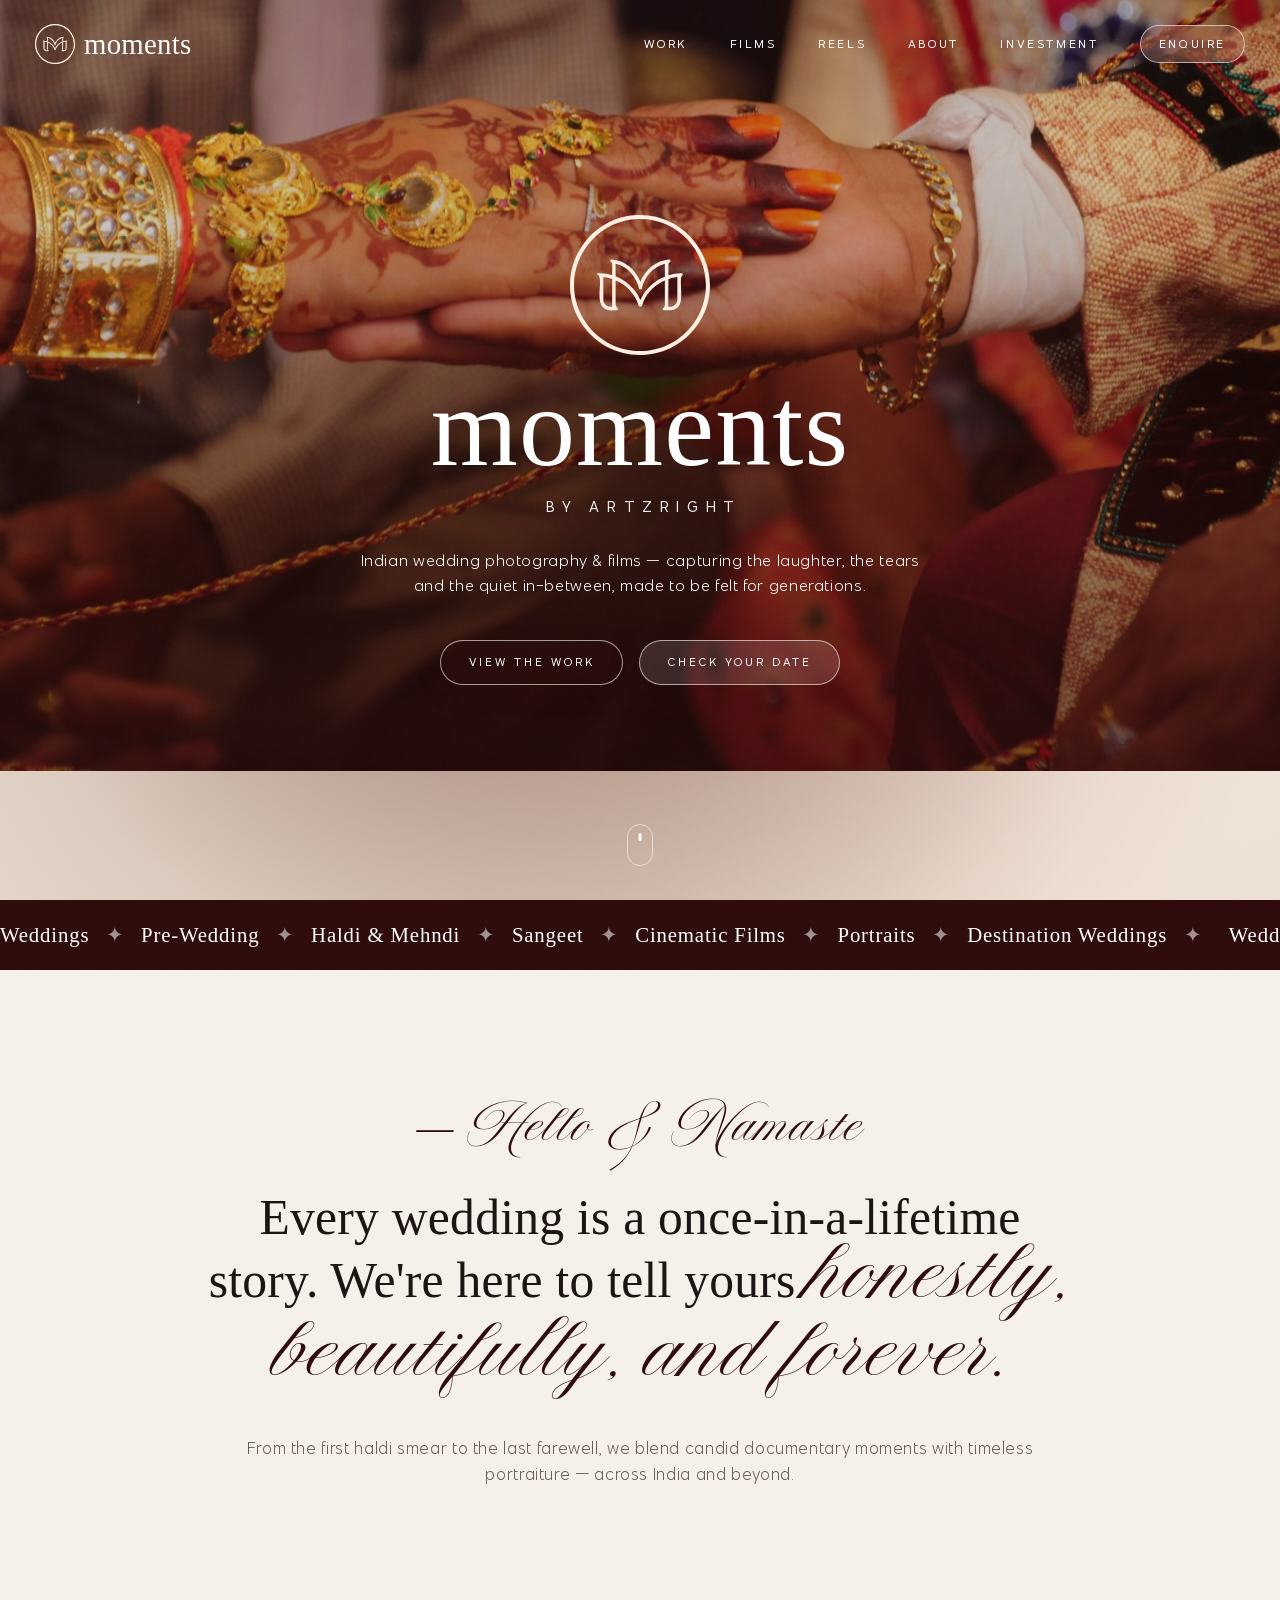
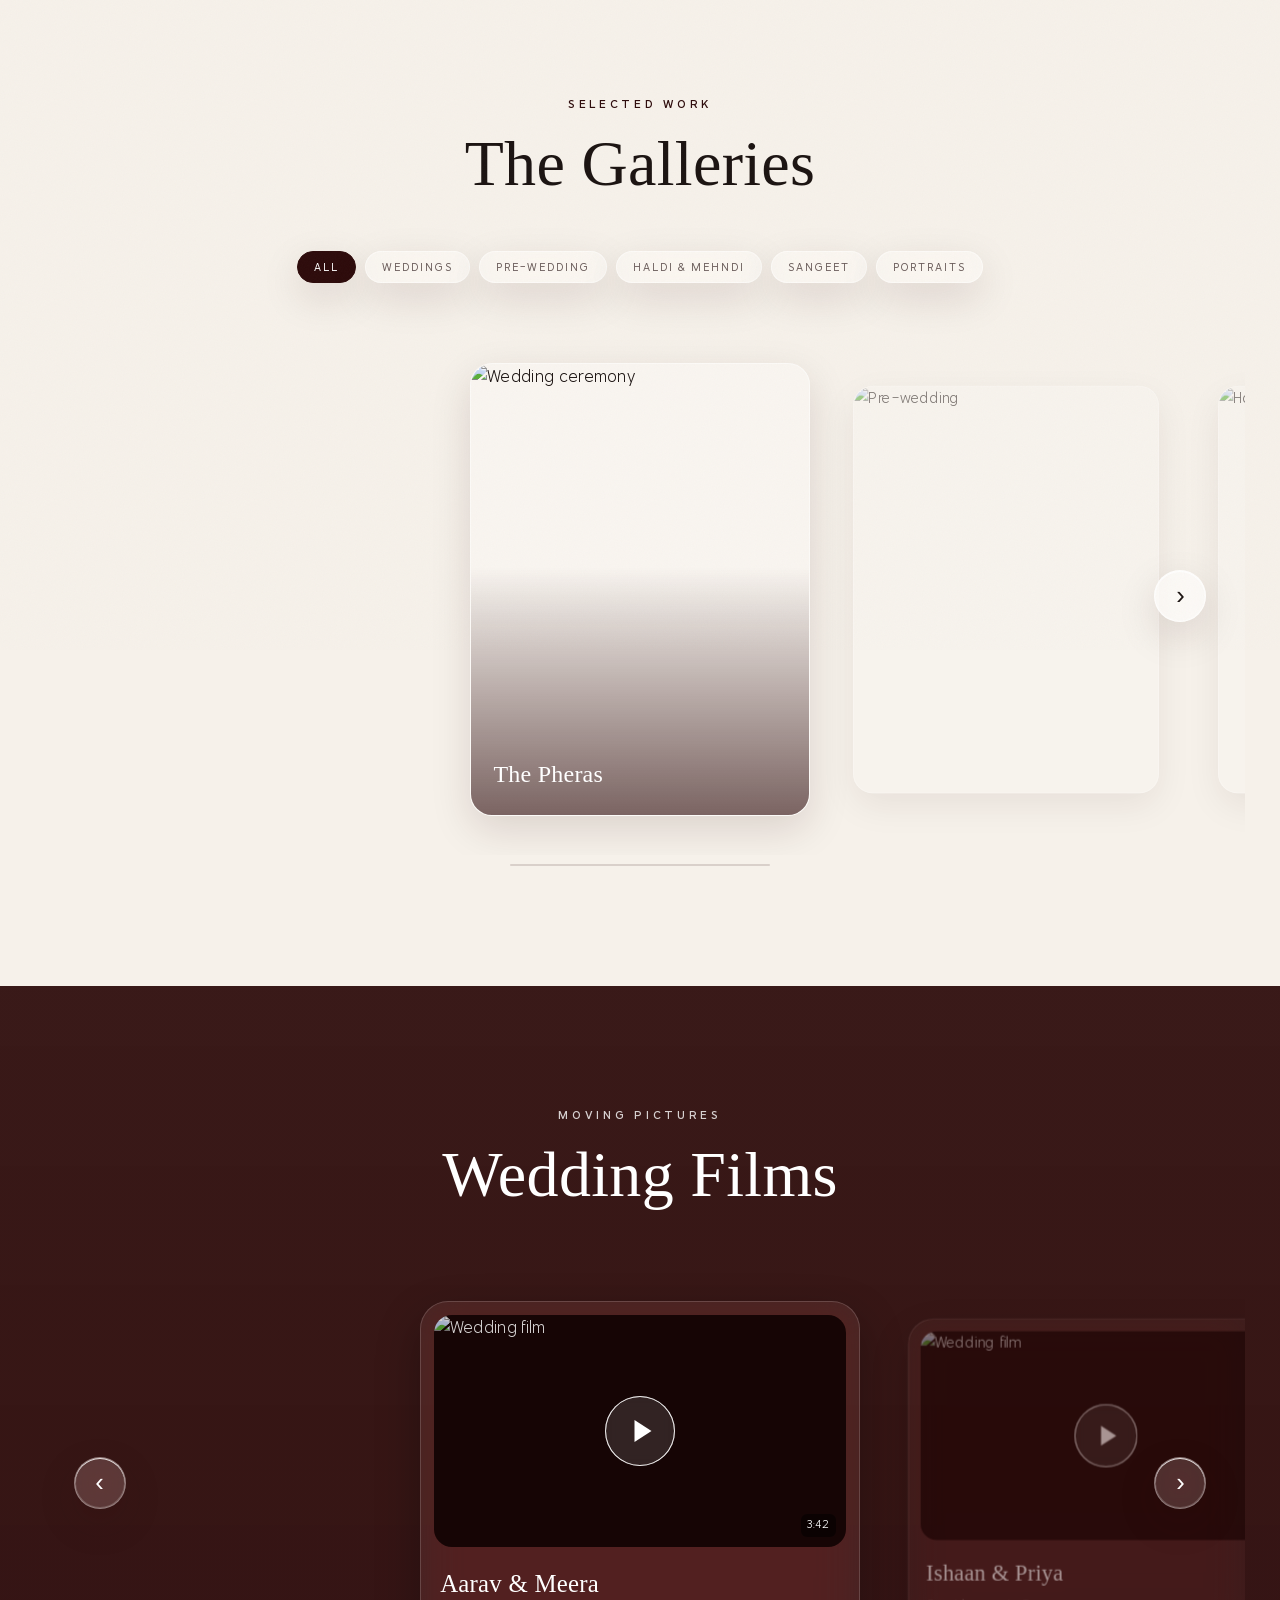
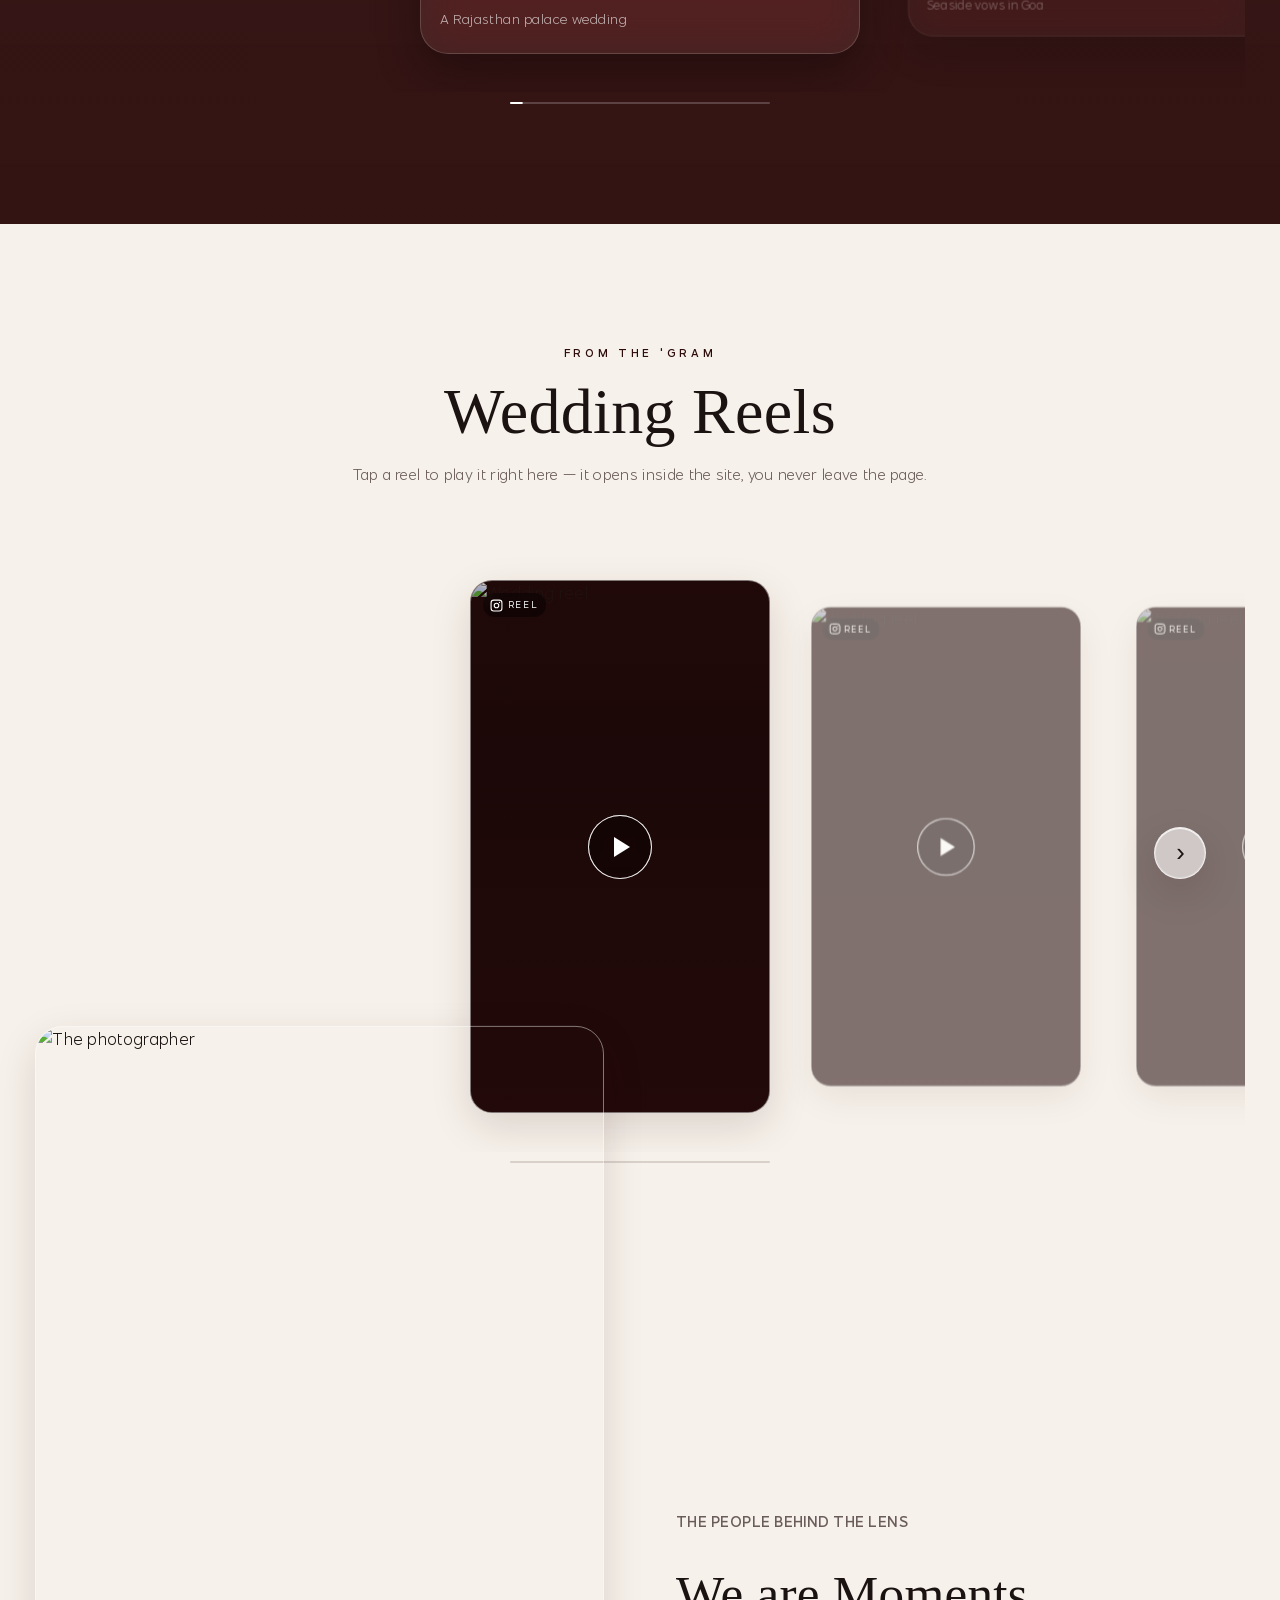
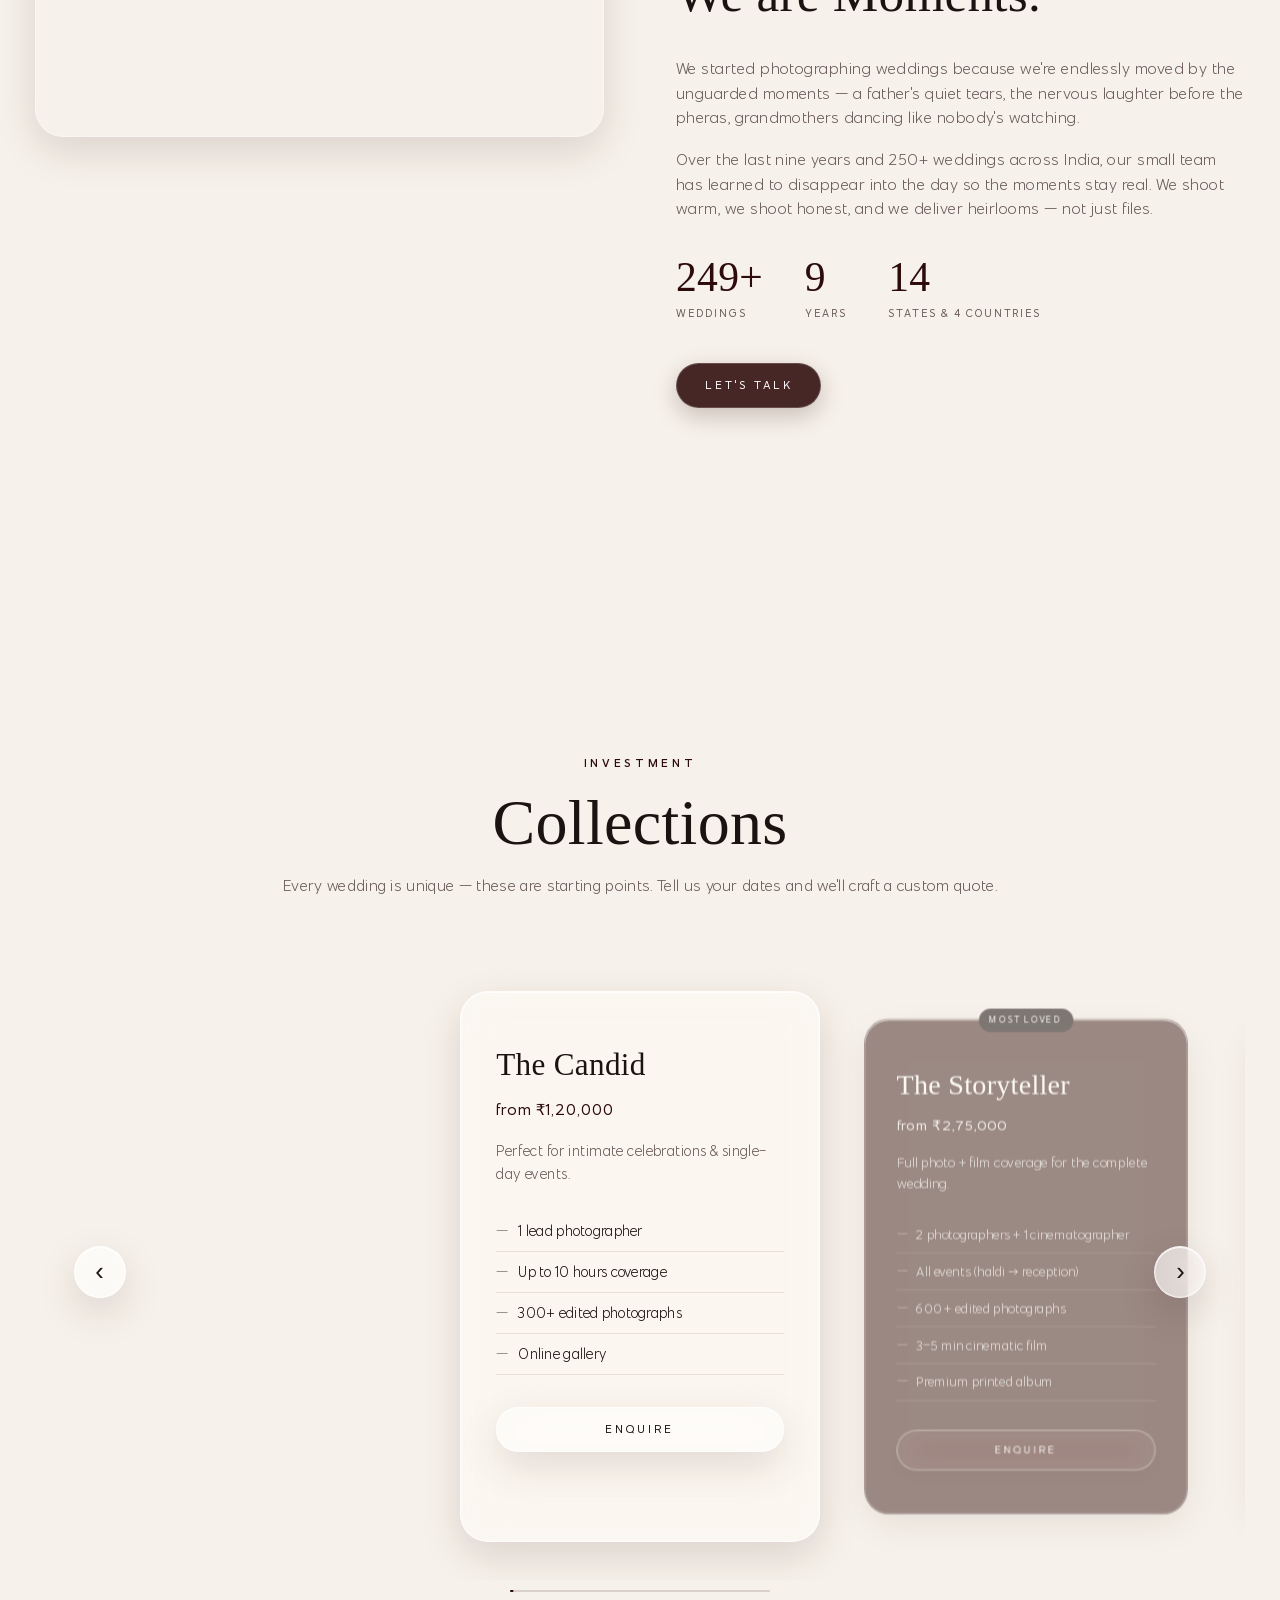
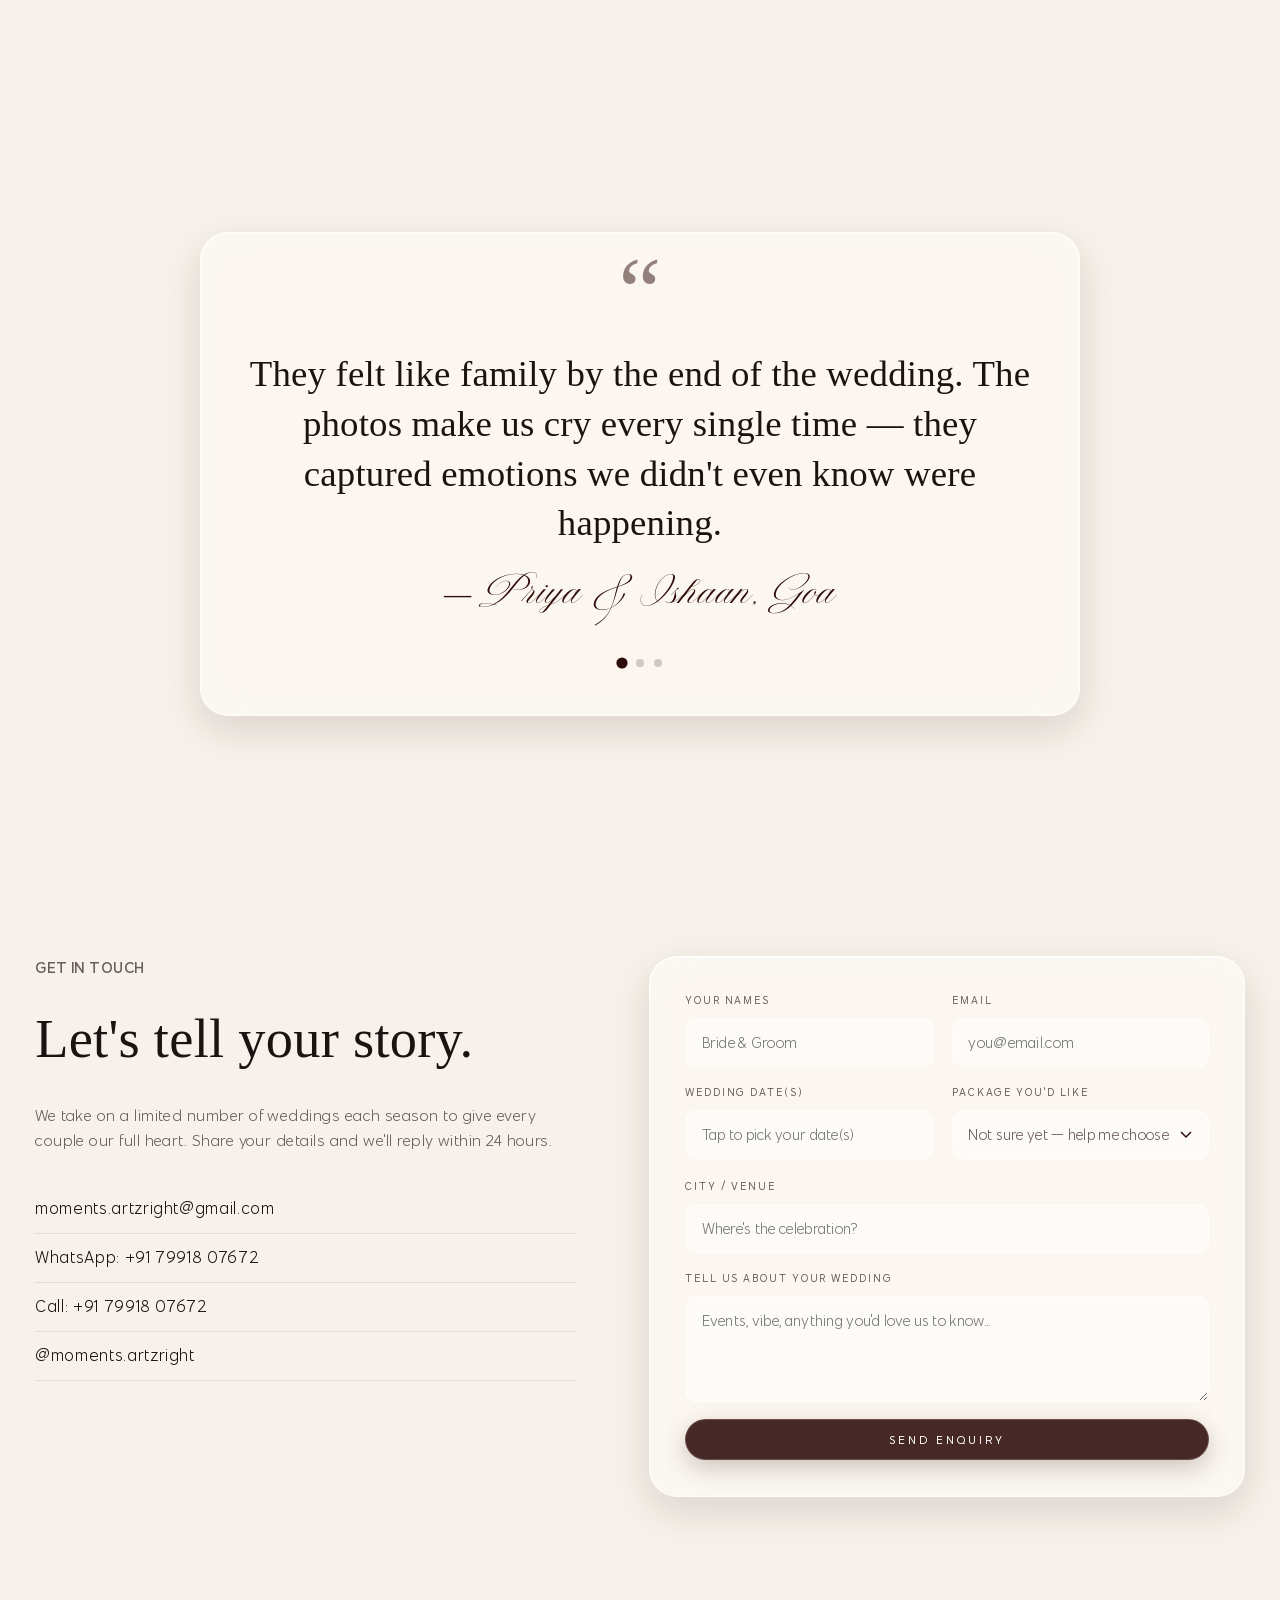
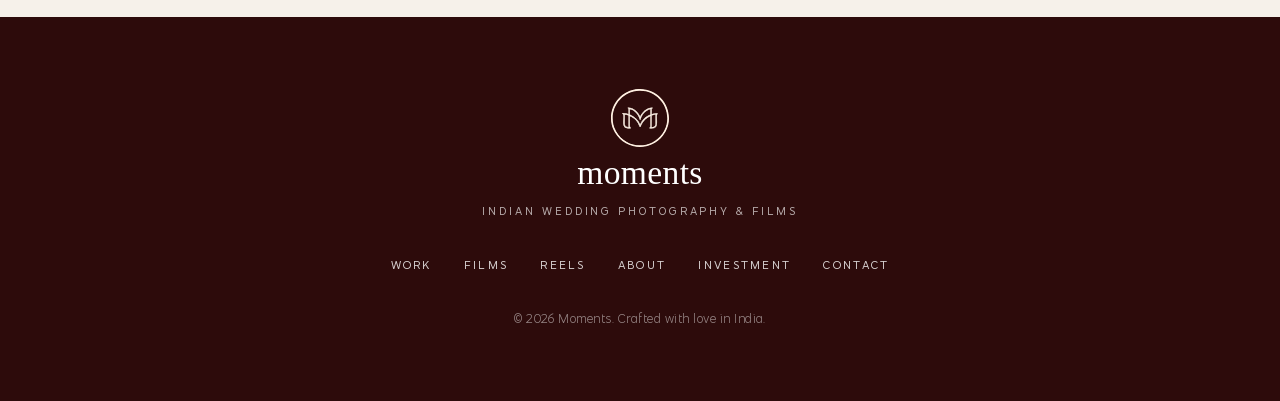
==== commit 50358459: "Add files via upload" ====
--- a/index.html
+++ b/index.html
@@ -5,6 +5,10 @@
   <meta name="viewport" content="width=device-width, initial-scale=1.0" />
   <title>Moments — Indian Wedding Photography & Films</title>
   <meta name="description" content="Moments — timeless Indian wedding photography and cinematic films. Capturing weddings, pre-weddings, haldi, mehndi and sangeet across India." />
+
+  <!-- Security hardening (defense-in-depth for a static site) -->
+  <meta http-equiv="Content-Security-Policy" content="default-src 'self'; img-src 'self' data: https:; media-src 'self' blob: https:; style-src 'self' 'unsafe-inline' https://fonts.googleapis.com; font-src 'self' https://fonts.gstatic.com; script-src 'self'; frame-src https://www.instagram.com https://www.youtube.com https://www.youtube-nocookie.com https://player.vimeo.com; base-uri 'self'; form-action 'self'; object-src 'none'" />
+  <meta name="referrer" content="strict-origin-when-cross-origin" />
 
   <!-- ============================================================
        BRANDING — the studio name "Moments" appears in:
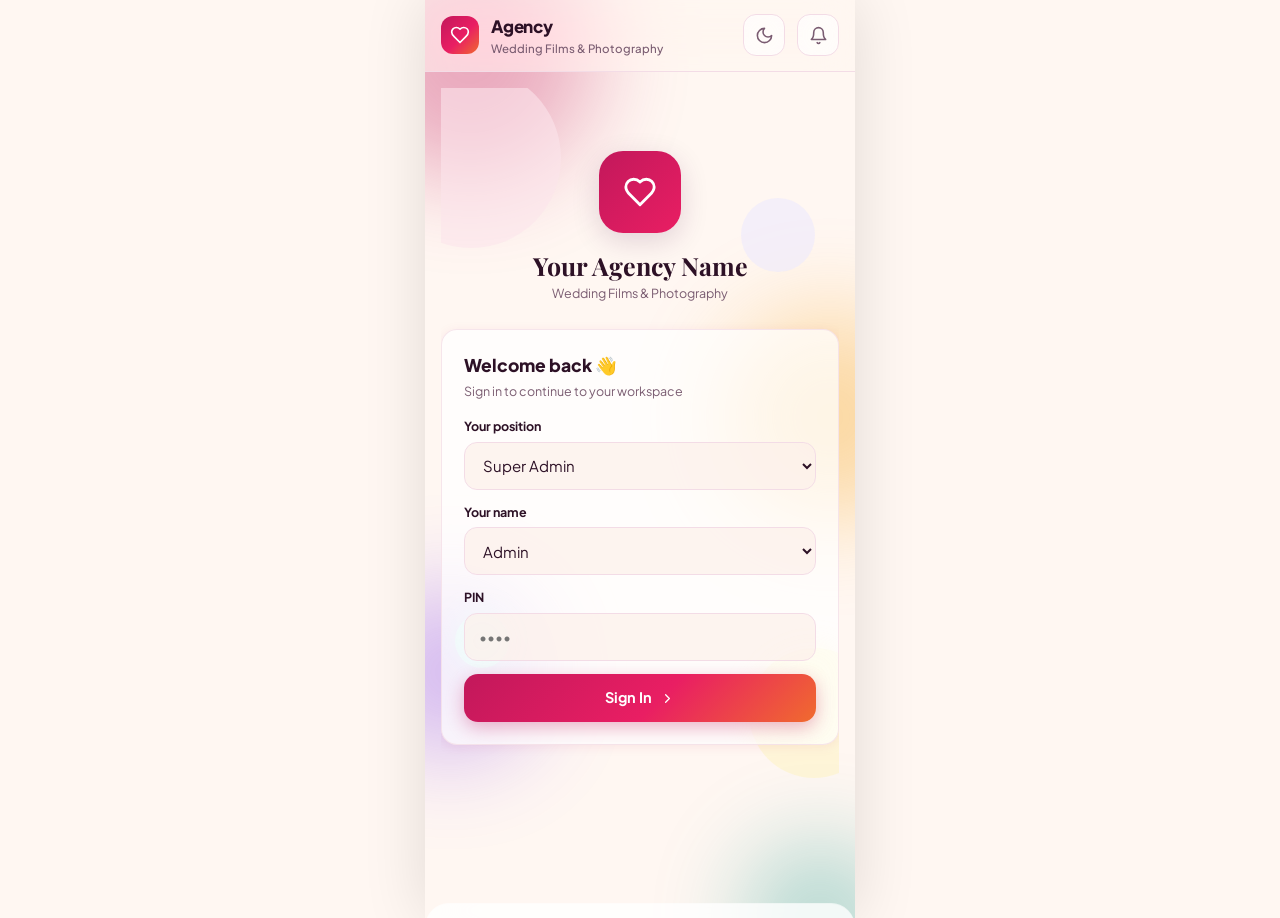
==== commit 08dae54f: "Add files via upload" ====
--- a/index.html
+++ b/index.html
@@ -1,458 +1,1396 @@
 <!DOCTYPE html>
 <html lang="en">
 <head>
-  <meta charset="UTF-8" />
-  <meta name="viewport" content="width=device-width, initial-scale=1.0" />
-  <title>Moments — Indian Wedding Photography & Films</title>
-  <meta name="description" content="Moments — timeless Indian wedding photography and cinematic films. Capturing weddings, pre-weddings, haldi, mehndi and sangeet across India." />
-
-  <!-- Security hardening (defense-in-depth for a static site) -->
-  <meta http-equiv="Content-Security-Policy" content="default-src 'self'; img-src 'self' data: https:; media-src 'self' blob: https:; style-src 'self' 'unsafe-inline' https://fonts.googleapis.com; font-src 'self' https://fonts.gstatic.com; script-src 'self'; frame-src https://www.instagram.com https://www.youtube.com https://www.youtube-nocookie.com https://player.vimeo.com; base-uri 'self'; form-action 'self'; object-src 'none'" />
-  <meta name="referrer" content="strict-origin-when-cross-origin" />
-
-  <!-- ============================================================
-       BRANDING — the studio name "Moments" appears in:
-       <title>, the preloader, nav .brand, footer, contact links.
-       ============================================================ -->
-
-  <!-- Brand icon mark as favicon -->
-  <link rel="icon" type="image/svg+xml" href="assets/logo-mark.svg" />
-
-  <!-- Display/brand font: Viaoda Libre (matches the Moments wordmark).
-       Essential Sans (self-hosted, from runawayvows.com) is kept for body/UI. -->
-  <link rel="preconnect" href="https://fonts.googleapis.com" />
-  <link rel="preconnect" href="https://fonts.gstatic.com" crossorigin />
-  <link href="https://fonts.googleapis.com/css2?family=Viaoda+Libre&display=swap" rel="stylesheet" />
-
-  <link rel="stylesheet" href="css/style.css" />
+<meta charset="UTF-8">
+<meta name="viewport" content="width=device-width, initial-scale=1">
+<title>ShaadiOS — Wedding Agency Operating System</title>
+<link rel="preconnect" href="https://fonts.googleapis.com">
+<link href="https://fonts.googleapis.com/css2?family=Playfair+Display:ital,wght@0,600;0,700;1,600&family=Plus+Jakarta+Sans:wght@400;500;600;700;800&display=swap" rel="stylesheet">
+<style>
+:root{
+  --primary:#C2185B; --primary-soft:#FCE4EC; --primary-deep:#8E0E3E;
+  --accent:#F59E0B; --accent-soft:#FEF3C7; --accent-deep:#B45309;
+  --plum:#4A154B; --teal:#0D9488; --teal-soft:#CCFBF1;
+  --violet:#7C3AED; --violet-soft:#EDE9FE;
+  --success:#15803D; --success-soft:#DCFCE7;
+  --warn:#B45309; --warn-soft:#FEF3C7;
+  --danger:#B91C1C; --danger-soft:#FEE2E2;
+  --bg:#FFF7F2; --surface:#FFFFFF; --surface2:#FDF0EA;
+  --text:#2D1126; --text2:#7A5C71; --line:#F3DCE6;
+  --shadow:0 2px 12px rgba(194,24,91,.08);
+  --shadow-lg:0 8px 28px rgba(74,21,75,.16);
+  --r:16px; --r-sm:12px;
+  --grad:linear-gradient(135deg,#C2185B 0%,#E91E63 55%,#F59E0B 130%);
+  --grad-plum:linear-gradient(135deg,#4A154B,#8E0E3E);
+}
+[data-theme="dark"]{
+  --primary:#F472A6; --primary-soft:#3D1430; --primary-deep:#F9A8C9;
+  --accent:#FBBF24; --accent-soft:#3A2A08; --accent-deep:#FCD34D;
+  --teal:#2DD4BF; --teal-soft:#0F2E2B; --violet:#A78BFA; --violet-soft:#271C44;
+  --success:#4ADE80; --success-soft:#10331C;
+  --warn:#FBBF24; --warn-soft:#3A2A08;
+  --danger:#F87171; --danger-soft:#3B1212;
+  --bg:#170B19; --surface:#241226; --surface2:#2E1830;
+  --text:#FBEFF5; --text2:#C49BB4; --line:#3C2240;
+  --shadow:0 2px 12px rgba(0,0,0,.35); --shadow-lg:0 8px 28px rgba(0,0,0,.5);
+  --grad:linear-gradient(135deg,#9D1750 0%,#C2185B 55%,#D97706 130%);
+  --grad-plum:linear-gradient(135deg,#3A1140,#6E0B30);
+}
+*{margin:0;padding:0;box-sizing:border-box}
+body{font-family:'Plus Jakarta Sans',system-ui,sans-serif;background:var(--bg);color:var(--text);font-size:16px;line-height:1.5;-webkit-font-smoothing:antialiased;transition:background .25s,color .25s}
+.phone{max-width:430px;margin:0 auto;min-height:100dvh;background:var(--bg);position:relative;box-shadow:0 0 60px rgba(0,0,0,.12)}
+button{font:inherit;color:inherit;background:none;border:none;cursor:pointer;touch-action:manipulation}
+svg{flex-shrink:0}
+.serif{font-family:'Playfair Display',serif}
+.appbar{position:sticky;top:0;z-index:50;display:flex;align-items:center;gap:12px;padding:14px 16px;background:color-mix(in srgb,var(--bg) 86%,transparent);backdrop-filter:blur(12px);border-bottom:1px solid var(--line)}
+.appbar .logo{width:38px;height:38px;border-radius:12px;background:var(--grad);display:grid;place-items:center;color:#fff;overflow:hidden;cursor:pointer;border:none;padding:0}
+.appbar .logo img{width:100%;height:100%;object-fit:cover}
+.appbar h1{font-size:17px;font-weight:800;letter-spacing:-.2px}
+.appbar .sub{font-size:11.5px;color:var(--text2);font-weight:500}
+.appbar .spacer{flex:1}
+.iconbtn{width:42px;height:42px;border-radius:13px;display:grid;place-items:center;background:var(--surface);border:1px solid var(--line);color:var(--text2);position:relative;transition:transform .15s}
+.iconbtn:active{transform:scale(.93)}
+.iconbtn .dot{position:absolute;top:9px;right:10px;width:8px;height:8px;border-radius:50%;background:var(--danger);border:2px solid var(--surface)}
+.screen{padding:16px 16px 110px;animation:fadeUp .25s ease-out}
+@keyframes fadeUp{from{opacity:0;transform:translateY(8px)}to{opacity:1;transform:none}}
+@media (prefers-reduced-motion:reduce){*{animation:none!important;transition:none!important}}
+.bottomnav{position:fixed;bottom:0;left:50%;transform:translateX(-50%);width:100%;max-width:430px;display:flex;background:color-mix(in srgb,var(--surface) 92%,transparent);backdrop-filter:blur(14px);border-top:1px solid var(--line);padding:8px 6px calc(10px + env(safe-area-inset-bottom));z-index:60}
+.bottomnav button{flex:1;display:flex;flex-direction:column;align-items:center;gap:3px;font-size:10.5px;font-weight:600;color:var(--text2);padding:6px 0;border-radius:12px;min-height:48px}
+.bottomnav button.on{color:var(--primary)}
+.bottomnav button.on .navico{background:var(--primary-soft)}
+.navico{width:40px;height:26px;border-radius:13px;display:grid;place-items:center;transition:background .2s}
+.card{background:var(--surface);border:1px solid var(--line);border-radius:var(--r);padding:16px;box-shadow:var(--shadow)}
+.row{display:flex;align-items:center;gap:10px}
+.grid2{display:grid;grid-template-columns:1fr 1fr;gap:12px}
+.sectionhead{display:flex;align-items:center;justify-content:space-between;margin:22px 0 12px}
+.sectionhead h2{font-size:15px;font-weight:800;letter-spacing:-.2px}
+.sectionhead .link,.link{font-size:12.5px;font-weight:700;color:var(--primary);background:none;border:none;cursor:pointer}
+.chip{display:inline-flex;align-items:center;gap:5px;font-size:11px;font-weight:700;padding:4px 10px;border-radius:99px;border:none}
+.chip.pink{background:var(--primary-soft);color:var(--primary)}
+.chip.amber{background:var(--warn-soft);color:var(--warn)}
+.chip.green{background:var(--success-soft);color:var(--success)}
+.chip.red{background:var(--danger-soft);color:var(--danger)}
+.chip.teal{background:var(--teal-soft);color:var(--teal)}
+.chip.violet{background:var(--violet-soft);color:var(--violet)}
+.avatar{width:40px;height:40px;border-radius:50%;display:grid;place-items:center;font-weight:800;font-size:13px;color:#fff;flex-shrink:0}
+.bar{height:7px;border-radius:99px;background:var(--surface2);overflow:hidden}
+.bar i{display:block;height:100%;border-radius:99px}
+.btn{display:flex;align-items:center;justify-content:center;gap:8px;width:100%;min-height:48px;border-radius:14px;font-weight:700;font-size:14.5px;transition:transform .15s}
+.btn:active{transform:scale(.97)}
+.btn.primary{background:var(--grad);color:#fff;box-shadow:0 6px 18px rgba(194,24,91,.32)}
+.btn.ghost{background:var(--surface);border:1.5px solid var(--line);color:var(--text)}
+.listitem{display:flex;align-items:center;gap:12px;padding:13px 0;border-bottom:1px solid var(--line)}
+.listitem:last-child{border-bottom:none}
+.muted{color:var(--text2);font-size:12.5px}
+.amount{font-variant-numeric:tabular-nums}
+.h-scroll{display:flex;gap:12px;overflow-x:auto;scrollbar-width:none;padding:2px;margin:0 -16px;padding-left:16px;padding-right:16px}
+.h-scroll::-webkit-scrollbar{display:none}
+.hero{background:var(--grad);border-radius:20px;padding:20px;color:#fff;box-shadow:var(--shadow-lg);position:relative;overflow:hidden}
+.hero::after{content:"";position:absolute;right:-40px;top:-40px;width:160px;height:160px;border-radius:50%;background:rgba(255,255,255,.12)}
+.hero .big{font-size:30px;font-weight:800;letter-spacing:-.5px}
+.statmini{background:rgba(255,255,255,.16);border-radius:13px;padding:10px 12px}
+.statmini b{font-size:15.5px}
+.statmini span{font-size:10.5px;opacity:.85;display:block}
+.kpi{background:var(--surface);border:1px solid var(--line);border-radius:var(--r);padding:14px;box-shadow:var(--shadow)}
+.kpi .ic{width:36px;height:36px;border-radius:11px;display:grid;place-items:center;margin-bottom:10px}
+.kpi b{font-size:19px;letter-spacing:-.3px;display:block}
+.kpi span{font-size:11.5px;color:var(--text2);font-weight:600}
+.tabs{display:flex;gap:8px;overflow-x:auto;scrollbar-width:none;margin-bottom:16px}
+.tabs::-webkit-scrollbar{display:none}
+.tabs button{white-space:nowrap;padding:9px 16px;border-radius:99px;font-size:13px;font-weight:700;background:var(--surface);border:1.5px solid var(--line);color:var(--text2);min-height:40px}
+.tabs button.on{background:var(--plum);border-color:var(--plum);color:#fff}
+[data-theme="dark"] .tabs button.on{background:var(--primary-soft);border-color:var(--primary);color:var(--primary)}
+.pipe{position:relative;padding-left:30px}
+.pipe::before{content:"";position:absolute;left:10px;top:8px;bottom:8px;width:2.5px;border-radius:2px;background:var(--line)}
+.pipestep{position:relative;padding:0 0 18px}
+.pipestep:last-child{padding-bottom:0}
+.pipestep .node{position:absolute;left:-27px;top:3px;width:17px;height:17px;border-radius:50%;border:3px solid var(--line);background:var(--surface)}
+.pipestep.done .node{background:var(--success);border-color:var(--success)}
+.pipestep.now .node{background:var(--accent);border-color:var(--accent);box-shadow:0 0 0 5px var(--accent-soft)}
+.pipestep b{font-size:13.5px;display:block}
+.pipestep small{font-size:11.5px;color:var(--text2)}
+.kanban{display:flex;gap:12px;overflow-x:auto;margin:0 -16px;padding:4px 16px 12px;scrollbar-width:none}
+.kanban::-webkit-scrollbar{display:none}
+.kcol{min-width:240px;background:var(--surface2);border-radius:var(--r);padding:12px;flex-shrink:0}
+.kcol h3{font-size:12.5px;font-weight:800;display:flex;justify-content:space-between;margin-bottom:10px;text-transform:uppercase;letter-spacing:.4px}
+.kcard{background:var(--surface);border:1px solid var(--line);border-radius:var(--r-sm);padding:12px;margin-bottom:10px;box-shadow:var(--shadow);cursor:pointer}
+.kcard b{font-size:13.5px;display:block;margin-bottom:5px}
+.cal{display:grid;grid-template-columns:repeat(7,1fr);gap:5px;text-align:center}
+.cal .dow{font-size:10.5px;font-weight:800;color:var(--text2);padding:6px 0;text-transform:uppercase}
+.cal .day{aspect-ratio:1;border-radius:11px;display:flex;flex-direction:column;align-items:center;justify-content:center;font-size:13px;font-weight:600;position:relative;background:var(--surface);border:1px solid var(--line);cursor:pointer}
+.cal .day.dim{opacity:.32;background:transparent;border-color:transparent;pointer-events:none}
+.cal .day.ev{border-color:var(--primary)}
+.cal .day.ev::after{content:"";width:5px;height:5px;border-radius:50%;background:var(--primary);margin-top:2px}
+.cal .day.today{background:var(--grad);color:#fff;border:none}
+.cal .day.sel{outline:2.5px solid var(--accent)}
+.scrim{position:fixed;inset:0;background:rgba(20,5,18,.55);z-index:90;opacity:0;pointer-events:none;transition:opacity .25s}
+.scrim.show{opacity:1;pointer-events:auto}
+.sheet{position:fixed;bottom:0;left:50%;transform:translate(-50%,105%);width:100%;max-width:430px;background:var(--surface);border-radius:24px 24px 0 0;padding:10px 20px calc(26px + env(safe-area-inset-bottom));z-index:95;transition:transform .3s cubic-bezier(.2,.9,.3,1);max-height:84dvh;overflow-y:auto}
+.sheet.show{transform:translate(-50%,0)}
+.sheet .grab{width:42px;height:5px;border-radius:99px;background:var(--line);margin:6px auto 16px}
+.sheet h2{font-size:17px;font-weight:800;margin-bottom:14px}
+.moreitem{display:flex;align-items:center;gap:14px;width:100%;padding:13px 6px;border-radius:14px;font-weight:700;font-size:14.5px;text-align:left}
+.moreitem:active{background:var(--surface2)}
+.moreitem .mic{width:42px;height:42px;border-radius:13px;display:grid;place-items:center}
+.toast{position:fixed;bottom:96px;left:50%;transform:translate(-50%,20px);background:var(--plum);color:#fff;padding:12px 18px;border-radius:14px;font-size:13.5px;font-weight:600;z-index:120;opacity:0;pointer-events:none;transition:.3s;box-shadow:var(--shadow-lg);max-width:90%;text-align:center}
+[data-theme="dark"] .toast{background:#EDD8E6;color:#2D1126}
+.toast.show{opacity:1;transform:translate(-50%,0)}
+.backrow{display:flex;align-items:center;gap:10px;margin-bottom:16px}
+.backrow .title{font-size:18px;font-weight:800;letter-spacing:-.3px}
+.fab{position:fixed;right:max(16px,calc(50% - 199px));bottom:96px;width:56px;height:56px;border-radius:18px;background:var(--grad);color:#fff;display:grid;place-items:center;box-shadow:0 8px 22px rgba(194,24,91,.42);z-index:55;transition:transform .15s}
+.fab:active{transform:scale(.92)}
+.searchbox{display:flex;align-items:center;gap:10px;background:var(--surface);border:1.5px solid var(--line);border-radius:14px;padding:4px 14px;margin-bottom:14px;color:var(--text2)}
+.searchbox input{border:none;background:none;flex:1;min-height:44px;font:inherit;font-size:14px;color:var(--text);outline:none}
+.ai{background:linear-gradient(135deg,var(--violet-soft),var(--primary-soft));border:1px solid var(--line);border-radius:var(--r);padding:14px}
+.ai .tag{display:inline-flex;align-items:center;gap:5px;font-size:10.5px;font-weight:800;color:var(--violet);text-transform:uppercase;letter-spacing:.5px;margin-bottom:6px}
+.fld{margin-bottom:13px}
+.fld label{font-size:12.5px;font-weight:700;display:block;margin-bottom:6px}
+.fld input,.fld select{width:100%;min-height:48px;border:1.5px solid var(--line);border-radius:13px;background:var(--surface2);padding:10px 14px;font:inherit;color:var(--text);font-size:15px}
+.fld input:focus,.fld select:focus{outline:2px solid var(--primary);border-color:var(--primary)}
+.fld .err{color:var(--danger);font-size:12px;font-weight:600;margin-top:5px;display:none}
+.unread{background:var(--primary-soft)}
+.listitem.unread{padding-left:10px;border-radius:12px;margin:2px -10px}
+
+/* ---------- Animations ---------- */
+@keyframes gradShift{0%{background-position:0% 50%}50%{background-position:100% 50%}100%{background-position:0% 50%}}
+@keyframes growBar{from{width:0}}
+@keyframes pulseLive{0%,100%{box-shadow:0 0 0 0 rgba(220,38,38,.4)}50%{box-shadow:0 0 0 8px rgba(220,38,38,0)}}
+@keyframes popIn{from{opacity:0;transform:scale(.94) translateY(8px)}}
+@keyframes breathe{0%,100%{box-shadow:0 8px 22px rgba(194,24,91,.42)}50%{box-shadow:0 12px 32px rgba(194,24,91,.62)}}
+@keyframes floaty{0%,100%{transform:translateY(0) rotate(0deg)}50%{transform:translateY(-16px) rotate(6deg)}}
+.screen>*{animation:fadeUp .45s both}
+.screen>*:nth-child(2){animation-delay:.05s}
+.screen>*:nth-child(3){animation-delay:.1s}
+.screen>*:nth-child(4){animation-delay:.15s}
+.screen>*:nth-child(5){animation-delay:.2s}
+.screen>*:nth-child(6){animation-delay:.25s}
+.screen>*:nth-child(7){animation-delay:.3s}
+.screen>*:nth-child(8){animation-delay:.34s}
+.screen>*:nth-child(9){animation-delay:.38s}
+.screen>*:nth-child(n+10){animation-delay:.42s}
+.hero{animation:fadeUp .45s both,gradShift 9s ease-in-out infinite;background-size:180% 180%}
+.bar i{animation:growBar .9s cubic-bezier(.2,.8,.3,1) both}
+.chip.live{animation:pulseLive 1.8s infinite}
+.fab{animation:breathe 3.2s ease-in-out infinite}
+.kcard{animation:popIn .3s both}
+.cal .day{animation:popIn .3s both}
+.kpi:active,.card[role="button"]:active{transform:scale(.98)}
+.kpi,.card{transition:transform .15s,box-shadow .2s}
+.iconbtn,.chip{transition:transform .15s}
+.chip:active{transform:scale(.9)}
+.login-blob{position:absolute;border-radius:50%;opacity:.6;animation:floaty 6.5s ease-in-out infinite;pointer-events:none}
+
+/* ---------- Glassmorphism ---------- */
+.phone{overflow:clip}
+.orb{position:absolute;border-radius:50%;filter:blur(48px);opacity:.34;z-index:0;pointer-events:none;animation:orbFloat 17s ease-in-out infinite}
+[data-theme="dark"] .orb{opacity:.22}
+@keyframes orbFloat{0%,100%{transform:translate(0,0) scale(1)}33%{transform:translate(28px,-36px) scale(1.1)}66%{transform:translate(-22px,24px) scale(.92)}}
+.screen{position:relative;z-index:1}
+.card,.kpi{background:color-mix(in srgb,var(--surface) 72%,transparent);backdrop-filter:blur(16px) saturate(1.35);-webkit-backdrop-filter:blur(16px) saturate(1.35);border:1px solid color-mix(in srgb,var(--line) 75%,transparent)}
+.kcol{background:color-mix(in srgb,var(--surface2) 60%,transparent);backdrop-filter:blur(12px);-webkit-backdrop-filter:blur(12px)}
+.searchbox,.iconbtn,.tabs button{background:color-mix(in srgb,var(--surface) 62%,transparent);backdrop-filter:blur(10px);-webkit-backdrop-filter:blur(10px)}
+.appbar{background:color-mix(in srgb,var(--bg) 58%,transparent);backdrop-filter:blur(22px) saturate(1.5);-webkit-backdrop-filter:blur(22px) saturate(1.5)}
+.bottomnav{background:color-mix(in srgb,var(--surface) 66%,transparent);backdrop-filter:blur(24px) saturate(1.5);-webkit-backdrop-filter:blur(24px) saturate(1.5)}
+.sheet{background:color-mix(in srgb,var(--surface) 80%,transparent);backdrop-filter:blur(26px) saturate(1.5);-webkit-backdrop-filter:blur(26px) saturate(1.5);transition:transform .5s cubic-bezier(.32,1.25,.5,1)}
+.fld input,.fld select{background:color-mix(in srgb,var(--surface2) 70%,transparent)}
+.hero{box-shadow:var(--shadow-lg),inset 0 1px 0 rgba(255,255,255,.25)}
+.hero::after{animation:floaty 7.5s ease-in-out infinite}
+.hero::before{animation:floaty 9s ease-in-out infinite reverse}
+
+/* ---------- Extra motion ---------- */
+@keyframes navPop{0%{transform:scale(.6)}55%{transform:scale(1.18)}100%{transform:scale(1)}}
+.bottomnav button.on .navico{animation:navPop .4s cubic-bezier(.34,1.56,.64,1)}
+.pipestep.now .node{animation:pulseLive 2s infinite}
+.iconbtn .dot{animation:pulseLive 2s infinite}
+@media (hover:hover){
+ .card:hover,.kpi:hover{transform:translateY(-3px);box-shadow:var(--shadow-lg)}
+ .btn:hover{transform:translateY(-1px)}
+ .moreitem:hover{background:var(--surface2)}
+}
+.toast{transition:opacity .35s,transform .45s cubic-bezier(.34,1.56,.64,1)}
+.avatar{transition:transform .2s}
+.listitem:active .avatar{transform:scale(1.12)}
+@keyframes spinSlow{to{transform:rotate(360deg)}}
+.appbar .logo:hover{animation:spinSlow 4s linear infinite}
+/* ---------- Micro-animations ---------- */
+@keyframes heartbeat{0%,100%{transform:scale(1)}14%{transform:scale(1.18)}28%{transform:scale(1)}42%{transform:scale(1.14)}56%{transform:scale(1)}}
+.hbeat{animation:heartbeat 1.6s ease-in-out infinite;display:grid;place-items:center}
+@keyframes bellswing{0%,55%,100%{transform:rotate(0)}10%{transform:rotate(16deg)}20%{transform:rotate(-13deg)}30%{transform:rotate(9deg)}40%{transform:rotate(-6deg)}48%{transform:rotate(3deg)}}
+#bellBtn.ring svg{animation:bellswing 2.4s ease-in-out infinite;transform-origin:top center}
+@keyframes twinkle{0%,100%{opacity:0;transform:scale(.4) rotate(0deg)}50%{opacity:.95;transform:scale(1.2) rotate(45deg)}}
+.hero .spark{position:absolute;color:#fff;opacity:0;animation:twinkle 3s ease-in-out infinite;font-size:13px;pointer-events:none;z-index:1}
+@keyframes floatUp{0%{transform:translateY(0) scale(.7);opacity:0}14%{opacity:.85}100%{transform:translateY(-140px) scale(1.2);opacity:0}}
+.fheart{position:absolute;bottom:-8px;font-size:13px;animation:floatUp 5.5s linear infinite;pointer-events:none;z-index:1}
+@keyframes camflash{0%,90%,100%{opacity:1}94%{opacity:.2}}
+.blink{animation:camflash 3.2s infinite}
+@keyframes wiggle{0%,84%,100%{transform:rotate(0)}88%{transform:rotate(22deg)}92%{transform:rotate(-16deg)}96%{transform:rotate(9deg)}}
+.fab svg{animation:wiggle 5.5s ease-in-out infinite}
+@keyframes todayGlow{0%,100%{box-shadow:0 0 0 0 rgba(194,24,91,.5)}50%{box-shadow:0 0 0 8px rgba(194,24,91,0)}}
+.cal .day.today{animation:popIn .3s both,todayGlow 2.4s ease-in-out infinite}
+.cfp{position:fixed;width:9px;height:9px;border-radius:2px;z-index:300;pointer-events:none;animation:cf .95s ease-out forwards}
+@keyframes cf{from{transform:translate(0,0) rotate(0deg);opacity:1}to{transform:translate(var(--dx),var(--dy)) rotate(560deg);opacity:0}}
+@keyframes flyAway{18%{transform:translateX(-16px) rotate(-2deg);opacity:1}100%{transform:translateX(135%) rotate(7deg);opacity:0}}
+@keyframes readPulse{0%{background:var(--success-soft)}100%{background:transparent}}
+.avopt{width:44px;height:44px;border-radius:50%;font-size:21px;background:var(--surface2);border:2px solid transparent;display:grid;place-items:center;transition:transform .15s,border-color .15s}
+.avopt.sel{border-color:var(--primary);transform:scale(1.12)}
+.avopt:active{transform:scale(.9)}
+</style>
 </head>
 <body>
-
-  <!-- ===================== PRELOADER ===================== -->
-  <div class="loader" id="loader">
-    <div class="loader__brand">
-      <img class="loader__mark" src="assets/logo-mark.svg" alt="" />
-      <span class="loader__word">moments</span>
-      <span class="loader__line"></span>
-      <span class="loader__sub">by Artzright</span>
+<svg width="0" height="0" style="position:absolute" aria-hidden="true"><defs>
+<symbol id="i-home" viewBox="0 0 24 24" fill="none" stroke="currentColor" stroke-width="2" stroke-linecap="round" stroke-linejoin="round"><path d="m3 9 9-7 9 7v11a2 2 0 0 1-2 2H5a2 2 0 0 1-2-2z"/><polyline points="9 22 9 12 15 12 15 22"/></symbol>
+<symbol id="i-folder" viewBox="0 0 24 24" fill="none" stroke="currentColor" stroke-width="2" stroke-linecap="round" stroke-linejoin="round"><path d="M20 20a2 2 0 0 0 2-2V8a2 2 0 0 0-2-2h-7.9a2 2 0 0 1-1.69-.9L9.6 3.9A2 2 0 0 0 7.93 3H4a2 2 0 0 0-2 2v13a2 2 0 0 0 2 2Z"/></symbol>
+<symbol id="i-cal" viewBox="0 0 24 24" fill="none" stroke="currentColor" stroke-width="2" stroke-linecap="round" stroke-linejoin="round"><rect width="18" height="18" x="3" y="4" rx="2"/><line x1="16" x2="16" y1="2" y2="6"/><line x1="8" x2="8" y1="2" y2="6"/><line x1="3" x2="21" y1="10" y2="10"/></symbol>
+<symbol id="i-users" viewBox="0 0 24 24" fill="none" stroke="currentColor" stroke-width="2" stroke-linecap="round" stroke-linejoin="round"><path d="M16 21v-2a4 4 0 0 0-4-4H6a4 4 0 0 0-4 4v2"/><circle cx="9" cy="7" r="4"/><path d="M22 21v-2a4 4 0 0 0-3-3.87"/><path d="M16 3.13a4 4 0 0 1 0 7.75"/></symbol>
+<symbol id="i-grid" viewBox="0 0 24 24" fill="none" stroke="currentColor" stroke-width="2" stroke-linecap="round" stroke-linejoin="round"><rect width="7" height="7" x="3" y="3" rx="1.5"/><rect width="7" height="7" x="14" y="3" rx="1.5"/><rect width="7" height="7" x="14" y="14" rx="1.5"/><rect width="7" height="7" x="3" y="14" rx="1.5"/></symbol>
+<symbol id="i-bell" viewBox="0 0 24 24" fill="none" stroke="currentColor" stroke-width="2" stroke-linecap="round" stroke-linejoin="round"><path d="M6 8a6 6 0 0 1 12 0c0 7 3 9 3 9H3s3-2 3-9"/><path d="M10.3 21a1.94 1.94 0 0 0 3.4 0"/></symbol>
+<symbol id="i-moon" viewBox="0 0 24 24" fill="none" stroke="currentColor" stroke-width="2" stroke-linecap="round" stroke-linejoin="round"><path d="M12 3a6 6 0 0 0 9 9 9 9 0 1 1-9-9Z"/></symbol>
+<symbol id="i-sun" viewBox="0 0 24 24" fill="none" stroke="currentColor" stroke-width="2" stroke-linecap="round" stroke-linejoin="round"><circle cx="12" cy="12" r="4"/><path d="M12 2v2m0 16v2M4.93 4.93l1.41 1.41m11.32 11.32 1.41 1.41M2 12h2m16 0h2M4.93 19.07l1.41-1.41m11.32-11.32 1.41-1.41"/></symbol>
+<symbol id="i-rupee" viewBox="0 0 24 24" fill="none" stroke="currentColor" stroke-width="2" stroke-linecap="round" stroke-linejoin="round"><path d="M6 3h12M6 8h12m-12.5 4.5L13 21M6 13h3a5 5 0 0 0 0-10"/></symbol>
+<symbol id="i-camera" viewBox="0 0 24 24" fill="none" stroke="currentColor" stroke-width="2" stroke-linecap="round" stroke-linejoin="round"><path d="M14.5 4h-5L7 7H4a2 2 0 0 0-2 2v9a2 2 0 0 0 2 2h16a2 2 0 0 0 2-2V9a2 2 0 0 0-2-2h-3l-2.5-3z"/><circle cx="12" cy="13" r="3"/></symbol>
+<symbol id="i-film" viewBox="0 0 24 24" fill="none" stroke="currentColor" stroke-width="2" stroke-linecap="round" stroke-linejoin="round"><rect width="18" height="18" x="3" y="3" rx="2"/><path d="M7 3v18M17 3v18M3 7.5h4M3 12h18M3 16.5h4M17 7.5h4M17 16.5h4"/></symbol>
+<symbol id="i-hdd" viewBox="0 0 24 24" fill="none" stroke="currentColor" stroke-width="2" stroke-linecap="round" stroke-linejoin="round"><line x1="22" x2="2" y1="12" y2="12"/><path d="M5.45 5.11 2 12v6a2 2 0 0 0 2 2h16a2 2 0 0 0 2-2v-6l-3.45-6.89A2 2 0 0 0 16.76 4H7.24a2 2 0 0 0-1.79 1.11z"/><line x1="6" x2="6.01" y1="16" y2="16"/><line x1="10" x2="10.01" y1="16" y2="16"/></symbol>
+<symbol id="i-sd" viewBox="0 0 24 24" fill="none" stroke="currentColor" stroke-width="2" stroke-linecap="round" stroke-linejoin="round"><path d="M18 22H6a2 2 0 0 1-2-2V8l5-5h9a2 2 0 0 1 2 2v15a2 2 0 0 1-2 2z"/><path d="M9 7h.01M12 7h.01M15 7h.01"/></symbol>
+<symbol id="i-check" viewBox="0 0 24 24" fill="none" stroke="currentColor" stroke-width="2.5" stroke-linecap="round" stroke-linejoin="round"><polyline points="20 6 9 17 4 12"/></symbol>
+<symbol id="i-checkcirc" viewBox="0 0 24 24" fill="none" stroke="currentColor" stroke-width="2" stroke-linecap="round" stroke-linejoin="round"><circle cx="12" cy="12" r="10"/><path d="m9 12 2 2 4-4"/></symbol>
+<symbol id="i-alert" viewBox="0 0 24 24" fill="none" stroke="currentColor" stroke-width="2" stroke-linecap="round" stroke-linejoin="round"><path d="m21.73 18-8-14a2 2 0 0 0-3.48 0l-8 14A2 2 0 0 0 4 21h16a2 2 0 0 0 1.73-3Z"/><line x1="12" x2="12" y1="9" y2="13"/><line x1="12" x2="12.01" y1="17" y2="17"/></symbol>
+<symbol id="i-back" viewBox="0 0 24 24" fill="none" stroke="currentColor" stroke-width="2" stroke-linecap="round" stroke-linejoin="round"><polyline points="15 18 9 12 15 6"/></symbol>
+<symbol id="i-plus" viewBox="0 0 24 24" fill="none" stroke="currentColor" stroke-width="2.5" stroke-linecap="round" stroke-linejoin="round"><path d="M12 5v14M5 12h14"/></symbol>
+<symbol id="i-search" viewBox="0 0 24 24" fill="none" stroke="currentColor" stroke-width="2" stroke-linecap="round" stroke-linejoin="round"><circle cx="11" cy="11" r="8"/><path d="m21 21-4.3-4.3"/></symbol>
+<symbol id="i-clock" viewBox="0 0 24 24" fill="none" stroke="currentColor" stroke-width="2" stroke-linecap="round" stroke-linejoin="round"><circle cx="12" cy="12" r="10"/><polyline points="12 6 12 12 16 14"/></symbol>
+<symbol id="i-spark" viewBox="0 0 24 24" fill="none" stroke="currentColor" stroke-width="2" stroke-linecap="round" stroke-linejoin="round"><path d="m12 3 1.9 5.8a2 2 0 0 0 1.3 1.3L21 12l-5.8 1.9a2 2 0 0 0-1.3 1.3L12 21l-1.9-5.8a2 2 0 0 0-1.3-1.3L3 12l5.8-1.9a2 2 0 0 0 1.3-1.3Z"/></symbol>
+<symbol id="i-wallet" viewBox="0 0 24 24" fill="none" stroke="currentColor" stroke-width="2" stroke-linecap="round" stroke-linejoin="round"><path d="M21 12V7H5a2 2 0 0 1 0-4h14v4"/><path d="M3 5v14a2 2 0 0 0 2 2h16v-5"/><path d="M18 12a2 2 0 0 0 0 4h4v-4Z"/></symbol>
+<symbol id="i-chart" viewBox="0 0 24 24" fill="none" stroke="currentColor" stroke-width="2" stroke-linecap="round" stroke-linejoin="round"><path d="M3 3v16a2 2 0 0 0 2 2h16"/><path d="M7 13l3-3 4 4 5-6"/></symbol>
+<symbol id="i-task" viewBox="0 0 24 24" fill="none" stroke="currentColor" stroke-width="2" stroke-linecap="round" stroke-linejoin="round"><rect width="18" height="18" x="3" y="3" rx="2"/><path d="m9 12 2 2 4-4"/></symbol>
+<symbol id="i-user" viewBox="0 0 24 24" fill="none" stroke="currentColor" stroke-width="2" stroke-linecap="round" stroke-linejoin="round"><circle cx="12" cy="8" r="5"/><path d="M20 21a8 8 0 0 0-16 0"/></symbol>
+<symbol id="i-heart" viewBox="0 0 24 24" fill="none" stroke="currentColor" stroke-width="2" stroke-linecap="round" stroke-linejoin="round"><path d="M19 14c1.49-1.46 3-3.21 3-5.5A5.5 5.5 0 0 0 16.5 3c-1.76 0-3 .5-4.5 2-1.5-1.5-2.74-2-4.5-2A5.5 5.5 0 0 0 2 8.5c0 2.3 1.5 4.05 3 5.5l7 7Z"/></symbol>
+<symbol id="i-download" viewBox="0 0 24 24" fill="none" stroke="currentColor" stroke-width="2" stroke-linecap="round" stroke-linejoin="round"><path d="M21 15v4a2 2 0 0 1-2 2H5a2 2 0 0 1-2-2v-4"/><polyline points="7 10 12 15 17 10"/><line x1="12" x2="12" y1="3" y2="15"/></symbol>
+<symbol id="i-doc" viewBox="0 0 24 24" fill="none" stroke="currentColor" stroke-width="2" stroke-linecap="round" stroke-linejoin="round"><path d="M15 2H6a2 2 0 0 0-2 2v16a2 2 0 0 0 2 2h12a2 2 0 0 0 2-2V7Z"/><path d="M14 2v4a2 2 0 0 0 2 2h4"/><path d="M8 13h8M8 17h5"/></symbol>
+<symbol id="i-edit" viewBox="0 0 24 24" fill="none" stroke="currentColor" stroke-width="2" stroke-linecap="round" stroke-linejoin="round"><path d="M17 3a2.85 2.83 0 1 1 4 4L7.5 20.5 2 22l1.5-5.5Z"/></symbol>
+<symbol id="i-logout" viewBox="0 0 24 24" fill="none" stroke="currentColor" stroke-width="2" stroke-linecap="round" stroke-linejoin="round"><path d="M9 21H5a2 2 0 0 1-2-2V5a2 2 0 0 1 2-2h4"/><polyline points="16 17 21 12 16 7"/><line x1="21" x2="9" y1="12" y2="12"/></symbol>
+</defs></svg>
+
+<div class="phone">
+<div class="orb" style="width:250px;height:250px;background:var(--primary);top:-70px;left:-80px"></div>
+<div class="orb" style="width:210px;height:210px;background:var(--accent);top:34%;right:-80px;animation-delay:5s"></div>
+<div class="orb" style="width:170px;height:170px;background:var(--violet);top:64%;left:-60px;animation-delay:9s"></div>
+<div class="orb" style="width:150px;height:150px;background:var(--teal);top:92%;right:-40px;animation-delay:12s"></div>
+<header class="appbar">
+  <button class="logo" id="agLogo" aria-label="Open settings" onclick="go('settings')"><svg width="20" height="20"><use href="#i-heart"/></svg></button>
+  <div><h1 id="agName">ShaadiOS</h1><div class="sub" id="agSub">Artzright Films &amp; Photography</div></div>
+  <div class="spacer"></div>
+  <button class="iconbtn" id="themeBtn" aria-label="Toggle dark mode" onclick="toggleTheme()"><svg width="19" height="19"><use href="#i-moon" id="themeIco"/></svg></button>
+  <button class="iconbtn" id="bellBtn" aria-label="Notifications" onclick="go('notifications')"><svg width="19" height="19"><use href="#i-bell"/></svg><span class="dot" id="notifDot"></span></button>
+</header>
+
+<main id="screens"><section class="screen" id="view"></section></main>
+
+<nav class="bottomnav" aria-label="Primary">
+  <button id="nav-home" onclick="go('home')"><span class="navico"><svg width="20" height="20"><use href="#i-home"/></svg></span>Home</button>
+  <button id="nav-projects" onclick="go('projects')"><span class="navico"><svg width="20" height="20"><use href="#i-folder"/></svg></span>Projects</button>
+  <button id="nav-calendar" onclick="go('calendar')"><span class="navico"><svg width="20" height="20"><use href="#i-cal"/></svg></span>Calendar</button>
+  <button id="nav-team" onclick="go('team')"><span class="navico"><svg width="20" height="20"><use href="#i-users"/></svg></span>Team</button>
+  <button id="nav-more" onclick="openSheet('moreSheet')"><span class="navico"><svg width="20" height="20"><use href="#i-grid"/></svg></span>More</button>
+</nav>
+
+<button class="fab" aria-label="New project" onclick="formNewProject()"><svg width="24" height="24"><use href="#i-plus"/></svg></button>
+<div class="scrim" id="scrim" onclick="closeSheets()"></div>
+<iframe name="gsync_frame" style="display:none" aria-hidden="true"></iframe>
+
+<div class="sheet" id="moreSheet" role="dialog" aria-label="More modules">
+  <div class="grab"></div><h2>All Modules</h2>
+  <button class="moreitem" onclick="closeSheets();go('freelancers')"><span class="mic" style="background:var(--violet-soft);color:var(--violet)"><svg width="20" height="20"><use href="#i-user"/></svg></span><span>Freelancers<br><small class="muted">Profiles, rates &amp; payouts</small></span></button>
+  <button class="moreitem" onclick="closeSheets();go('storage')"><span class="mic" style="background:var(--teal-soft);color:var(--teal)"><svg width="20" height="20"><use href="#i-hdd"/></svg></span><span>Data &amp; Storage<br><small class="muted">Drives, cards &amp; transfer logs</small></span></button>
+  <button class="moreitem" onclick="closeSheets();go('tasks')"><span class="mic" style="background:var(--accent-soft);color:var(--accent-deep)"><svg width="20" height="20"><use href="#i-task"/></svg></span><span>Tasks Board<br><small class="muted">Kanban for editing team</small></span></button>
+  <button class="moreitem" onclick="closeSheets();go('clientportal')"><span class="mic" style="background:var(--primary-soft);color:var(--primary)"><svg width="20" height="20"><use href="#i-heart"/></svg></span><span>Client Portal Preview<br><small class="muted">What couples see</small></span></button>
+  <button class="moreitem" onclick="closeSheets();go('reports')"><span class="mic" style="background:var(--success-soft);color:var(--success)"><svg width="20" height="20"><use href="#i-chart"/></svg></span><span>Reports &amp; Analytics<br><small class="muted">Revenue, utilization, exports</small></span></button>
+  <button class="moreitem" onclick="closeSheets();go('settings')"><span class="mic" style="background:var(--surface2);color:var(--text2)"><svg width="20" height="20"><use href="#i-user"/></svg></span><span>Settings<br><small class="muted">Team name, logo &amp; backup</small></span></button>
+  <button class="moreitem" onclick="logout()"><span class="mic" style="background:var(--danger-soft);color:var(--danger)"><svg width="20" height="20"><use href="#i-logout"/></svg></span><span>Logout<br><small class="muted">Sign out / switch account</small></span></button>
+</div>
+
+<div class="sheet" id="formSheet" role="dialog"><div class="grab"></div><div id="formBody"></div></div>
+<div class="toast" id="toast" role="status" aria-live="polite"></div>
+</div>
+
+<script>
+'use strict';
+/* ================= STATE ================= */
+const KEY='shaadios-v3';
+const DEFAULT={
+theme:'light',
+agency:{name:'Your Agency Name',short:'Agency',owner:'',tagline:'Wedding Films & Photography',phone:'',email:'',address:'',upi:'',logo:null,sheetsUrl:'',supabaseUrl:'https://vgversjgafdcagvzvihp.supabase.co',supabaseKey:'eyJhbGciOiJIUzI1NiIsInR5cCI6IkpXVCJ9.eyJpc3MiOiJzdXBhYmFzZSIsInJlZiI6InZndmVyc2pnYWZkY2Fndnp2aWhwIiwicm9sZSI6ImFub24iLCJpYXQiOjE3ODI4MjczODUsImV4cCI6MjA5ODQwMzM4NX0.a4evlI_xlAWMlWmkdymCqw_fE_BZGO6MqsZDzsolhU0'},
+users:[
+ {id:'u1',name:'Admin',role:'Super Admin',pin:'1234'}
+],
+projects:[],
+members:[],
+freelancers:[],
+drives:[],
+mcards:[],
+tasks:[],
+notifs:[],
+revHist:[]
+};
+let S;
+try{S=JSON.parse(localStorage.getItem(KEY))||null}catch(e){S=null}
+if(!S||!S.projects)S=JSON.parse(JSON.stringify(DEFAULT));
+if(!S.agency)S.agency=JSON.parse(JSON.stringify(DEFAULT.agency));
+if(!S.users)S.users=JSON.parse(JSON.stringify(DEFAULT.users));
+/* Auto-inject Supabase credentials so no manual entry needed */
+if(!S.agency.supabaseUrl)S.agency.supabaseUrl='https://vgversjgafdcagvzvihp.supabase.co';
+if(!S.agency.supabaseKey)S.agency.supabaseKey='eyJhbGciOiJIUzI1NiIsInR5cCI6IkpXVCJ9.eyJpc3MiOiJzdXBhYmFzZSIsInJlZiI6InZndmVyc2pnYWZkY2Fndnp2aWhwIiwicm9sZSI6ImFub24iLCJpYXQiOjE3ODI4MjczODUsImV4cCI6MjA5ODQwMzM4NX0.a4evlI_xlAWMlWmkdymCqw_fE_BZGO6MqsZDzsolhU0';
+function save(){try{localStorage.setItem(KEY,JSON.stringify(S))}catch(e){}syncToSheets();syncToSupabase();}
+function syncToSupabase(){
+  const a=S.agency||{};if(!a.supabaseUrl||!a.supabaseKey)return;
+  fetch(a.supabaseUrl+'/rest/v1/shaadios',{
+    method:'POST',
+    headers:{'apikey':a.supabaseKey,'Authorization':'Bearer '+a.supabaseKey,
+             'Content-Type':'application/json','Prefer':'resolution=merge-duplicates'},
+    body:JSON.stringify({id:'main',payload:JSON.stringify(S),updated_at:new Date().toISOString()})
+  }).catch(()=>{});}
+async function loadFromSupabase(notify){
+  const a=S.agency||{};if(!a.supabaseUrl||!a.supabaseKey)return;
+  if(notify)toast('☁️ Pulling latest data…');
+  try{
+    const r=await fetch(a.supabaseUrl+'/rest/v1/shaadios?id=eq.main&select=payload',{
+      headers:{'apikey':a.supabaseKey,'Authorization':'Bearer '+a.supabaseKey}});
+    const rows=await r.json();
+    if(rows&&rows.length&&rows[0].payload){
+      const remote=JSON.parse(rows[0].payload);
+      const sess=sessionId;S=remote;sessionId=sess;
+      try{localStorage.setItem(KEY,JSON.stringify(S))}catch(e){}
+      applyTheme();render();
+      if(notify)toast('☁️ Data synced from cloud ✓');}
+  }catch(e){if(notify)toast('☁️ Cloud sync failed — check credentials');}}
+function syncToSheets(notify){
+  try{
+    const url=(S.agency&&S.agency.sheetsUrl)||'';if(!url)return;
+    const rows=S.projects.map((p,i)=>{
+      const rec=p.payments.filter(x=>x.paid).reduce((a,x)=>a+x.amount,0);
+      const pend=p.payments.filter(x=>!x.paid).reduce((a,x)=>a+x.amount,0);
+      const tok=p.payments.length?p.payments[0].amount:0;
+      const who=p.team.map(x=>x.name).join(', ')||'—';
+      const hasVideo=p.team.some(x=>/(cinema|video|film|drone)/i.test(x.role));
+      const hasPhoto=p.team.some(x=>/(photo)/i.test(x.role));
+      const svc=hasPhoto&&hasVideo?'Photo + Video':hasVideo?'Video Only':hasPhoto?'Photo Only':'Wedding Package';
+      const evCount=p.events?p.events.length:1;
+      const invStatus=pend===0?'Fully Paid':rec>0?'Partial':'Unpaid';
+      return [i+1,p.dates,p.bride+' & '+p.groom,svc,evCount+' day'+(evCount>1?'s':''),
+        (p.venue||p.city)+', '+p.city,who,tok,p.pkg,pend,p.status,invStatus];
+    });
+    const payload=encodeURIComponent(JSON.stringify({agency:S.agency.name,rows}));
+    if(notify)toast('Syncing to Google Sheets…');
+    fetch(url+'?data='+payload)
+      .then(r=>r.text())
+      .then(t=>{if(notify)toast('✅ Sheet updated — '+rows.length+' booking'+(rows.length!==1?'s':'')+' synced');})
+      .catch(()=>{if(notify)toast('❌ Sync failed — check Script URL in Settings');});
+  }catch(e){if(notify)toast('❌ Sync error');}
+}
+function testSheetSync(){syncToSheets(true)}
+/* ================= HELPERS ================= */
+const $=id=>document.getElementById(id);
+const fmt=n=>'₹'+Math.round(n).toLocaleString('en-IN');
+const esc=s=>String(s).replace(/&/g,'&amp;').replace(/</g,'&lt;').replace(/"/g,'&quot;');
+const ico=(n,s=18)=>`<svg width="${s}" height="${s}"><use href="#${n}"/></svg>`;
+const todayISO=()=>new Date().toISOString().slice(0,10);
+const niceDate=iso=>{const d=new Date(iso+'T00:00');return d.toLocaleDateString('en-IN',{day:'numeric',month:'short'})};
+const couple=p=>p.bride.split(' ')[0]+' ✕ '+p.groom.split(' ')[0];
+const received=p=>p.payments.filter(x=>x.paid).reduce((a,x)=>a+x.amount,0);
+const pendingAmt=p=>p.payments.filter(x=>!x.paid).reduce((a,x)=>a+x.amount,0);
+const expTotal=p=>p.expenses.reduce((a,x)=>a+x.amount,0);
+const profit=p=>p.pkg-expTotal(p);
+const STAGES=['Lead Closed','Shoot Scheduled','Shoot Completed','Data Copied & Verified','Editing Started','Preview Ready','Client Review','Final Export','Delivered'];
+const statusChip={Upcoming:'pink',Shooting:'red',Editing:'amber',Delivery:'teal',Closed:'green'};
+const dlvChip={'Delivered':'green','In progress':'amber','Pending':'pink','Waiting client':'violet'};
+const AV=['#C2185B','#7C3AED','#0D9488','#B45309','#1D4ED8','#9333EA','#0891B2','#DB2777'];
+const avc=n=>AV[(n.charCodeAt(0)+n.length)%AV.length];
+const initials=n=>n.split(' ').map(w=>w[0]).slice(0,2).join('').toUpperCase();
+const AVPRESETS=[
+ {bg:'#FCE4EC',s:'#F2B48C',h:'#2D2A32',st:'short',sh:'#C2185B'},
+ {bg:'#FFF3D6',s:'#FFD3B6',h:'#5B3A1E',st:'long',sh:'#0D9488'},
+ {bg:'#EDE9FE',s:'#D29B6E',h:'#2D2A32',st:'bun',sh:'#7C3AED'},
+ {bg:'#E6F7F1',s:'#A86B3C',h:'#2D2A32',st:'short',g:1,sh:'#F59E0B'},
+ {bg:'#E3F2FD',s:'#FFD3B6',h:'#E0B14C',st:'long',sh:'#1D4ED8'},
+ {bg:'#FFE9E0',s:'#F2B48C',h:'#2D2A32',st:'bald',b:1,sh:'#DB2777'},
+ {bg:'#FCE4EC',s:'#D29B6E',h:'#B5482A',st:'bun',g:1,sh:'#0D9488'},
+ {bg:'#E6F7F1',s:'#7C4A21',h:'#2D2A32',st:'long',sh:'#C2185B'},
+ {bg:'#EDE9FE',s:'#FFD3B6',h:'#9A9FA6',st:'short',b:1,sh:'#475569'},
+ {bg:'#FFF3D6',s:'#A86B3C',h:'#5B3A1E',st:'short',sh:'#7C3AED'},
+ {bg:'#E3F2FD',s:'#F2B48C',h:'#E0B14C',st:'bun',sh:'#F43F5E'},
+ {bg:'#FFE9E0',s:'#D29B6E',h:'#2D2A32',st:'long',g:1,sh:'#0F766E'}];
+function avSVG(o,sz){sz=sz||40;
+  let hair='';
+  if(o.st!=='bald')hair=`<path d="M19 26c0-9 6-15 13-15s13 6 13 15c-2-6-6-9-13-9s-11 3-13 9z" fill="${o.h}"/>`;
+  if(o.st==='long')hair+=`<rect x="15.5" y="21" width="7" height="21" rx="3.5" fill="${o.h}"/><rect x="41.5" y="21" width="7" height="21" rx="3.5" fill="${o.h}"/>`;
+  if(o.st==='bun')hair+=`<circle cx="32" cy="10.5" r="5" fill="${o.h}"/>`;
+  const beard=o.b?`<path d="M21 30c1 9 5 13 11 13s10-4 11-13c-1 11-4 16-11 16s-10-5-11-16z" fill="${o.h}"/>`:'';
+  const gl=o.g?`<g stroke="#2D2A32" stroke-width="2" fill="none" opacity=".85"><circle cx="26.5" cy="27" r="4.6"/><circle cx="37.5" cy="27" r="4.6"/><path d="M31 27h2"/></g>`:'';
+  return `<svg viewBox="0 0 64 64" width="${sz}" height="${sz}" style="border-radius:50%;flex-shrink:0;display:block" aria-hidden="true"><circle cx="32" cy="32" r="32" fill="${o.bg}"/><path d="M9 64c2-13 11-19 23-19s21 6 23 19z" fill="${o.sh}"/><circle cx="32" cy="27" r="13" fill="${o.s}"/>${hair}${beard}<circle cx="27" cy="26.5" r="1.7" fill="#2D2A32"/><circle cx="37" cy="26.5" r="1.7" fill="#2D2A32"/><path d="M28 32q4 3.2 8 0" stroke="#2D2A32" stroke-width="1.6" fill="none" stroke-linecap="round"/>${gl}</svg>`}
+function uav(u,sz){sz=sz||40;const st='width:'+sz+'px;height:'+sz+'px;font-size:'+Math.round(sz*.45)+'px';
+  if(u&&u.avatar&&u.avatar.type==='img')return '<img src="'+u.avatar.v+'" alt="" style="'+st+';border-radius:50%;object-fit:cover;flex-shrink:0">';
+  if(u&&u.avatar&&u.avatar.type==='svg')return avSVG(AVPRESETS[u.avatar.v]||AVPRESETS[0],sz);
+  if(u&&u.avatar&&u.avatar.type==='emoji')return '<span class="avatar" style="background:var(--surface2);'+st+'">'+u.avatar.v+'</span>';
+  return '<span class="avatar" style="background:'+avc(u&&u.name||'?')+';'+st+';font-size:'+Math.round(sz*.33)+'px">'+initials(u&&u.name||'?')+'</span>'}
+let pendAv=null;
+function pickAv(i,btn){pendAv=(i===''||i===null)?'':{type:'svg',v:i};
+  try{document.querySelectorAll('.avopt').forEach(b=>b.classList.remove('sel'))}catch(e){}
+  if(btn&&btn.classList)btn.classList.add('sel');
+  const p=$('avPrev');if(p)p.innerHTML=(pendAv&&pendAv!=='')?avSVG(AVPRESETS[i],44)+'<small class="muted">selected — press Save</small>':'<small class="muted">Avatar removed — press Save</small>'}
+function shrinkImg(src,size,cb){try{const im=new Image();
+  im.onload=()=>{try{const c=document.createElement('canvas');c.width=c.height=size;const x=c.getContext('2d');
+    const s=Math.min(im.width,im.height);x.drawImage(im,(im.width-s)/2,(im.height-s)/2,s,s,0,0,size,size);
+    cb(c.toDataURL('image/jpeg',.82))}catch(e){cb(src)}};
+  im.onerror=()=>cb(src);im.src=src}catch(e){cb(src)}}
+function avUpload(input){const f=input.files[0];if(!f)return;
+  if(f.size>4000000){toast('Photo too large — keep under 4 MB');input.value='';return}
+  const r=new FileReader();r.onload=e=>{shrinkImg(e.target.result,96,d=>{pendAv={type:'img',v:d};
+    const p=$('avPrev');if(p)p.innerHTML='<img src="'+d+'" alt="" style="width:44px;height:44px;border-radius:50%;object-fit:cover"> <small class="muted">photo ready — press Save</small>'})};
+  r.readAsDataURL(f);input.value=''}
+function avPicker(u){return `
+  <div class="fld"><label>Avatar / photo</label>
+    <div class="row" style="flex-wrap:wrap;gap:8px">${AVPRESETS.map((a,i)=>`<button class="avopt ${u&&u.avatar&&u.avatar.type==='svg'&&u.avatar.v===i?'sel':''}" type="button" aria-label="Avatar ${i+1}" onclick="pickAv(${i},this)" style="padding:0;overflow:hidden">${avSVG(a,42)}</button>`).join('')}</div>
+    <div class="row" style="gap:10px;margin-top:10px">
+      <input type="file" id="avFile" accept="image/*" style="display:none" onchange="avUpload(this)">
+      <button class="btn ghost" type="button" style="min-height:42px;font-size:13px" onclick="$('avFile').click()">📷 Upload photo</button>
+      <button class="btn ghost" type="button" style="min-height:42px;font-size:13px" onclick="pickAv('',null)">Remove</button>
     </div>
-    <div class="loader__count" id="loaderCount">0</div>
-  </div>
-
-  <!-- film-grain / texture overlay for a premium, cinematic feel -->
-  <div class="grain" aria-hidden="true"></div>
-  <!-- scroll progress bar -->
-  <div class="progress" id="progress"></div>
-
-  <!-- ===================== NAVBAR ===================== -->
-  <header class="nav" id="nav">
-    <div class="nav__inner">
-      <a href="#hero" class="brand" aria-label="Moments by Artzright — home">
-        <img class="brand__mark brand__mark--light" src="assets/logo-mark.svg" alt="" />
-        <img class="brand__mark brand__mark--dark" src="assets/logo-mark-dark.svg" alt="" />
-        <span class="brand__word">moments</span>
-      </a>
-
-      <nav class="nav__links" id="navLinks">
-        <a href="#work"><span>Work</span></a>
-        <a href="#films"><span>Films</span></a>
-        <a href="#reels"><span>Reels</span></a>
-        <a href="#about"><span>About</span></a>
-        <a href="#services"><span>Investment</span></a>
-        <a href="#contact" class="nav__cta" data-magnetic>Enquire</a>
-      </nav>
-
-      <button class="nav__toggle" id="navToggle" aria-label="Open menu">
-        <span></span><span></span><span></span>
-      </button>
+    <div id="avPrev" style="margin-top:10px;display:flex;align-items:center;gap:8px"></div>
+  </div>`}
+/* ===== AUTH & ROLES ===== */
+const ROLES=['Super Admin','Manager','Sales','Accountant','Photographer','Videographer','Editor','Freelancer','Client'];
+const PERMS={
+ 'Super Admin':{fin:1,addProj:1,editProj:1,delProj:1,team:1,payouts:1,storage:1,users:1,brand:1,backup:1,reports:1,portal:1},
+ 'Manager':{fin:1,addProj:1,editProj:1,delProj:1,team:1,payouts:1,storage:1,reports:1,portal:1},
+ 'Sales':{fin:1,addProj:1,editProj:1,reports:1,portal:1},
+ 'Accountant':{fin:1,payouts:1,reports:1},
+ 'Photographer':{},'Videographer':{},'Editor':{},'Freelancer':{},'Client':{portal:1}};
+let sessionId=null;try{sessionId=localStorage.getItem(KEY+'-session')}catch(e){}
+const cu=()=>S.users.find(u=>u.id===sessionId)||null;
+const can=k=>{const u=cu();return !!(u&&(PERMS[u.role]||{})[k])};
+const crewRole=()=>{const u=cu();return !!u&&['Photographer','Videographer','Editor','Freelancer'].includes(u.role)};
+const myProjects=()=>{const u=cu();if(!u||!crewRole())return S.projects;const fn=u.name.split(' ')[0];return S.projects.filter(p=>p.team.some(t=>t.name.split(' ')[0]===fn))};
+function loginRoleChange(){const r=$('loginRole').value;$('loginUser').innerHTML=S.users.filter(u=>u.role===r).map(u=>`<option value="${u.id}">${esc(u.name)}</option>`).join('')}
+function doLogin(){const uid=$('loginUser').value;const u=S.users.find(x=>x.id===uid);const pin=$('loginPin').value||'';
+ if(!u||pin!==u.pin){$('loginErr').style.display='block';$('loginPin').value='';return}
+ sessionId=u.id;try{localStorage.setItem(KEY+'-session',u.id)}catch(e){}
+ cur='home';render();toast('Welcome, '+u.name.split(' ')[0]+' ✦ '+u.role);setTimeout(checkUpcoming,900)}
+function logout(){sessionId=null;try{localStorage.removeItem(KEY+'-session')}catch(e){}closeSheets();cur='home';render()}
+function busyOn(name,dateISO,exceptProj){let hits=[];S.projects.forEach(p=>{if(p.id===exceptProj)return;if(p.team.some(t=>t.name===name))p.events.forEach(e=>{if(e.date===dateISO)hits.push({proj:couple(p),event:e.name})})});return hits}
+function memberStatus(m){const t=todayISO();const busy=busyOn(m.name,t,null);if(busy.length)return{txt:'On shoot',cls:'amber'};if(m.role==='Editor')return{txt:'Editing',cls:'teal'};return{txt:'Free',cls:'green'}}
+
+/* ================= NAV / SHELL ================= */
+let cur='home',curProj='p1',curPtab='overview',projFilter='All',projQ='',teamFilter='All',calM=new Date().getMonth(),calY=new Date().getFullYear(),selDay=null;
+const NAVMAP={home:'nav-home',projects:'nav-projects',calendar:'nav-calendar',team:'nav-team',project:'nav-projects',notifications:'nav-home',freelancers:'nav-more',storage:'nav-more',tasks:'nav-more',clientportal:'nav-more',reports:'nav-more',settings:'nav-more'};
+function go(id){cur=id;render();window.scrollTo({top:0});checkUpcoming()}
+function render(){
+  const authed=!!cu();
+  document.querySelector('.bottomnav').style.display=authed?'flex':'none';
+  document.querySelector('.fab').style.display=(authed&&can('addProj'))?'grid':'none';
+  if(!authed){$('view').innerHTML=VIEWS.login();$('notifDot').style.display='none';const b0=$('bellBtn');if(b0&&b0.classList)b0.classList.remove('ring');applyBrand();return}
+  if(cu().role==='Client'){cur='clientportal';
+    document.querySelector('.bottomnav').style.display='none';
+    document.querySelector('.fab').style.display='none';
+    $('view').innerHTML=VIEWS.clientportal();
+    $('notifDot').style.display='none';applyBrand();animateCounts();return}
+  const GATE={reports:'reports',clientportal:'portal'};
+  if(GATE[cur]&&!can(GATE[cur])){cur='home';toast('Not available for your role')}
+  if(cur==='freelancers'&&!can('payouts')&&cu().role!=='Freelancer'){cur='home';toast('Not available for your role')}
+  document.querySelectorAll('.bottomnav button').forEach(b=>b.classList.remove('on'));
+  ($(NAVMAP[cur]||'nav-home')).classList.add('on');
+  $('view').innerHTML=VIEWS[cur]();
+  const unread=S.notifs.some(n=>!n.read);
+  $('notifDot').style.display=unread?'block':'none';
+  const bb=$('bellBtn');if(bb&&bb.classList){unread?bb.classList.add('ring'):bb.classList.remove('ring')}
+  applyBrand();animateCounts();
+  const q=$('projSearch');if(q){q.value=projQ;q.focus&&projQ&&q.setSelectionRange(projQ.length,projQ.length)}
+}
+function toggleTheme(){S.theme=S.theme==='dark'?'light':'dark';applyTheme();save()}
+function applyTheme(){document.documentElement.setAttribute('data-theme',S.theme);$('themeIco').setAttribute('href',S.theme==='dark'?'#i-sun':'#i-moon')}
+function applyBrand(){$('agName').textContent=S.agency.short||S.agency.name||'ShaadiOS';$('agSub').textContent=S.agency.tagline||S.agency.name||'';$('agLogo').innerHTML=S.agency.logo?'<img src="'+S.agency.logo+'" alt="logo">':'<span class="hbeat"><svg width="20" height="20"><use href="#i-heart"/></svg></span>'}
+function animateCounts(){
+  if(typeof requestAnimationFrame==='undefined')return;
+  if(window.matchMedia&&matchMedia('(prefers-reduced-motion: reduce)').matches)return;
+  document.querySelectorAll('[data-count]').forEach(el=>{
+    const target=+el.getAttribute('data-count');if(!target)return;
+    const rup=el.getAttribute('data-rupee');const t0=performance.now();
+    const tick=t=>{const k=Math.min(1,(t-t0)/750);const v=Math.round(target*(1-Math.pow(1-k,3)));
+      el.textContent=rup?fmt(v):v;if(k<1)requestAnimationFrame(tick)};
+    requestAnimationFrame(tick)})}
+function markAllRead(){
+  let items=[];try{items=Array.from(document.querySelectorAll('#notifList .listitem'))}catch(e){}
+  if(!items.length){S.notifs=[];save();render();return}
+  items.forEach((el,i)=>{el.style.animation='flyAway .5s cubic-bezier(.5,-0.2,.8,.6) forwards';el.style.animationDelay=(i*.08)+'s'});
+  setTimeout(()=>{S.notifs=[];save();render();toast('All caught up — inbox zero 🎉')},560+items.length*80)}
+function readOne(i,el){
+  if(S.notifs[i].read){return}
+  if(el&&el.style&&typeof setTimeout==='function'){el.style.animation='readPulse .4s ease-out';
+    setTimeout(()=>{S.notifs[i].read=true;save();render()},300)}
+  else{S.notifs[i].read=true;save();render()}}
+function confetti(){try{
+  if(window.matchMedia&&matchMedia('(prefers-reduced-motion: reduce)').matches)return;
+  const b=document.body;if(!b||!b.appendChild)return;
+  const cols=['#C2185B','#F59E0B','#7C3AED','#0D9488','#E91E63','#FBBF24'];
+  const w=Math.min(window.innerWidth||390,430);const x0=((window.innerWidth||390)-w)/2+w/2;
+  for(let i=0;i<26;i++){const e=document.createElement('span');e.className='cfp';
+    e.style.left=(x0+(Math.random()*70-35))+'px';e.style.top='42%';
+    e.style.background=cols[i%cols.length];
+    if(Math.random()>.5)e.style.borderRadius='50%';
+    e.style.setProperty('--dx',(Math.random()*280-140)+'px');
+    e.style.setProperty('--dy',(Math.random()*-280-50)+'px');
+    e.style.animationDelay=(Math.random()*.18)+'s';
+    b.appendChild(e);setTimeout(()=>e.remove(),1400)}
+}catch(e){}}
+function openSheet(id){$(id).classList.add('show');$('scrim').classList.add('show')}
+function closeSheets(){document.querySelectorAll('.sheet').forEach(s=>s.classList.remove('show'));$('scrim').classList.remove('show')}
+let toastT;function toast(m){const t=$('toast');t.textContent=m;t.classList.add('show');clearTimeout(toastT);toastT=setTimeout(()=>t.classList.remove('show'),3200)}
+function chime(){try{const C=window.AudioContext||window.webkitAudioContext;if(!C)return;const ctx=new C();if(ctx.state==='suspended')ctx.resume();const t=ctx.currentTime;
+  [[880,0],[1318.5,.18],[1760,.36]].forEach(([f,d])=>{const o=ctx.createOscillator(),g=ctx.createGain();o.type='sine';o.frequency.value=f;o.connect(g);g.connect(ctx.destination);
+  g.gain.setValueAtTime(0,t+d);g.gain.linearRampToValueAtTime(.28,t+d+.02);g.gain.exponentialRampToValueAtTime(.001,t+d+.55);o.start(t+d);o.stop(t+d+.6)})}catch(e){}}
+let alertedFlag=false;
+function checkUpcoming(){if(alertedFlag||!cu())return;alertedFlag=true;
+  const t=todayISO();const lim=new Date();lim.setDate(lim.getDate()+3);const lISO=lim.toISOString().slice(0,10);
+  const k=KEY+'-alert-'+cu().id+'-'+t;let done=null;try{done=localStorage.getItem(k)}catch(e){}
+  if(done)return;
+  const hits=[];myProjects().forEach(p=>p.events.forEach(e=>{if(e.date>=t&&e.date<=lISO)hits.push(couple(p)+' — '+e.name+' ('+niceDate(e.date)+')')}));
+  if(!hits.length)return;
+  try{localStorage.setItem(k,'1')}catch(e){}
+  chime();
+  S.notifs.unshift({icon:'i-cal',cls:'pink',title:'📅 '+hits.length+' event'+(hits.length>1?'s':'')+' in the next 3 days',sub:hits.slice(0,3).join(' · '),time:'now',read:false});save();
+  $('notifDot').style.display='block';
+  toast('🔔 '+hits.length+' shoot'+(hits.length>1?'s':'')+' coming up in the next 3 days!')}
+function sheetForm(html){$('formBody').innerHTML=html;openSheet('formSheet')}
+
+/* ================= VIEWS ================= */
+const VIEWS={
+login(){
+  const roles=[...new Set(S.users.map(u=>u.role))];
+  return `
+  <div style="position:relative;min-height:80dvh;display:flex;flex-direction:column;justify-content:center;overflow:hidden">
+    <span class="login-blob" style="width:180px;height:180px;background:var(--primary-soft);top:-20px;left:-60px"></span>
+    <span class="login-blob" style="width:130px;height:130px;background:var(--accent-soft);bottom:30px;right:-40px;animation-delay:1.6s"></span>
+    <span class="login-blob" style="width:74px;height:74px;background:var(--violet-soft);top:110px;right:24px;animation-delay:.8s"></span>
+    <span class="login-blob" style="width:54px;height:54px;background:var(--teal-soft);bottom:140px;left:14px;animation-delay:2.4s"></span>
+    <div style="text-align:center;margin-bottom:26px;position:relative">
+      <div style="width:82px;height:82px;border-radius:24px;background:var(--grad);background-size:180% 180%;animation:gradShift 7s ease infinite;display:grid;place-items:center;color:#fff;margin:0 auto 14px;overflow:hidden;box-shadow:var(--shadow-lg)">${S.agency.logo?`<img src="${S.agency.logo}" alt="logo" style="width:100%;height:100%;object-fit:cover">`:`<span class="hbeat">${ico('i-heart',34)}</span>`}</div>
+      <h2 class="serif" style="font-size:25px;font-weight:700">${esc(S.agency.name)}</h2>
+      <p class="muted">${esc(S.agency.tagline||'Your agency workspace')}</p>
     </div>
-  </header>
-
-  <!-- ===================== HERO ===================== -->
-  <section class="hero" id="hero">
-    <div class="hero__media" data-parallax="0.18">
-      <!-- Hero background. Drop your film at assets/videos/hero.mp4 and it autoplays (muted, looping).
-           Until the video exists (or if it can't load), the poster image assets/images/hero.jpg shows. -->
-      <video class="hero__bg" autoplay muted loop playsinline poster="assets/images/hero.jpg">
-        <source src="assets/videos/hero.mp4" type="video/mp4" />
-      </video>
-      <div class="hero__overlay"></div>
+    <div class="card" style="position:relative;padding:22px;animation:popIn .4s both">
+      <h2 style="font-size:17.5px;font-weight:800;margin-bottom:4px">Welcome back 👋</h2>
+      <p class="muted" style="margin-bottom:16px">Sign in to continue to your workspace</p>
+      <div class="fld"><label>Your position</label><select id="loginRole" onchange="loginRoleChange()">${roles.map(r=>`<option>${r}</option>`).join('')}</select></div>
+      <div class="fld"><label>Your name</label><select id="loginUser">${S.users.filter(u=>u.role===roles[0]).map(u=>`<option value="${u.id}">${esc(u.name)}</option>`).join('')}</select></div>
+      <div class="fld"><label>PIN</label><input id="loginPin" type="password" inputmode="numeric" maxlength="6" autocomplete="current-password" placeholder="••••" onkeydown="if(event.key==='Enter')doLogin()">
+        <div id="loginErr" style="display:none;color:var(--danger);font-size:12px;font-weight:600;margin-top:6px">Wrong PIN — please try again.</div></div>
+      <button class="btn primary" onclick="doLogin()">Sign In <svg width="15" height="15" style="transform:scaleX(-1)"><use href="#i-back"/></svg></button>
     </div>
-    <div class="hero__content">
-      <div class="hero__logo reveal-up">
-        <img class="hero__logo-mark" src="assets/logo-mark.svg" alt="Moments by Artzright" />
-        <h1 class="hero__logo-word">moments</h1>
-        <span class="hero__logo-sub">by Artzright</span>
-      </div>
-      <p class="hero__sub reveal-up" data-delay="0.5">Indian wedding photography &amp; films — capturing the laughter, the tears and the quiet in-between, made to be felt for generations.</p>
-      <div class="hero__actions reveal-up" data-delay="0.7">
-        <a href="#work" class="btn btn--solid" data-magnetic>View the Work</a>
-        <a href="#contact" class="btn btn--ghost" data-magnetic>Check Your Date</a>
-      </div>
+  </div>`;
+},
+home(){
+  const rev=S.projects.reduce((a,p)=>a+received(p),0);
+  const pend=S.projects.reduce((a,p)=>a+pendingAmt(p),0);
+  const flDue=S.freelancers.reduce((a,f)=>a+f.due,0);
+  const pkgSum=S.projects.reduce((a,p)=>a+p.pkg,0);
+  const margin=pkgSum?Math.round((S.projects.reduce((a,p)=>a+profit(p),0)/pkgSum)*1000)/10:0;
+  const adv=S.projects.reduce((a,p)=>a+(p.payments[0]&&p.payments[0].paid?p.payments[0].amount:0),0);
+  const cnt=s=>S.projects.filter(p=>p.status===s).length;
+  const used=S.drives.reduce((a,d)=>a+d.used,0),cap=S.drives.reduce((a,d)=>a+d.cap,0);
+  const live=S.projects.find(p=>p.status==='Shooting');
+  const dues=S.projects.filter(p=>p.payments.some(x=>!x.paid&&x.overdue)||pendingAmt(p)>0).slice(0,3);
+  const freeCnt=S.members.filter(m=>memberStatus(m).txt==='Free').length;
+  const month=new Date().toLocaleDateString('en-IN',{weekday:'long',day:'numeric',month:'long',year:'numeric'});
+  const u=cu(),fin=can('fin');const mine=myProjects();
+  return `
+  <div class="row" style="margin-bottom:10px"><span class="chip violet" style="padding-left:4px">${uav(u,22)} ${esc(u.name.split(' ')[0])} · ${u.role}</span><div style="flex:1"></div><button class="chip pink" onclick="logout()">${ico('i-logout',11)} Switch user</button></div>
+  <p class="muted" style="margin-bottom:4px">${month}</p>
+  <h2 class="serif" style="font-size:23px;font-weight:700;margin-bottom:14px">Namaste, ${esc(((S.agency.owner||S.agency.short)+'').split(' ')[0])} 🪔</h2>
+  ${fin?`<div class="hero"><span class="spark" style="left:15%;top:20%">✦</span><span class="spark" style="right:24%;top:13%;animation-delay:1s">✦</span><span class="spark" style="left:46%;bottom:16%;animation-delay:1.9s">✦</span><span style="font-size:12px;font-weight:600;opacity:.85">Revenue received · live across ${S.projects.length} projects</span>
+    <div class="big amount" data-count="${rev}" data-rupee="1">${fmt(rev)}</div>
+    <div class="row" style="gap:8px;margin-top:12px">
+      <div class="statmini" style="flex:1"><b class="amount">${fmt(pend)}</b><span>Pending in</span></div>
+      <div class="statmini" style="flex:1"><b class="amount">${fmt(adv)}</b><span>Advances recd</span></div>
+      <div class="statmini" style="flex:1"><b>${margin}%</b><span>Profit margin</span></div>
+    </div></div>`:`<div class="hero"><span style="font-size:12px;font-weight:600;opacity:.85">My workspace · ${u.role}</span>
+    <div class="big">${mine.length} project${mine.length===1?'':'s'}</div>
+    <div class="row" style="gap:8px;margin-top:12px">
+      <div class="statmini" style="flex:1"><b>${S.tasks.filter(t=>t.owner.toLowerCase().includes(u.name.split(' ')[0].toLowerCase())&&t.col!=='done').length}</b><span>My open tasks</span></div>
+      <div class="statmini" style="flex:1"><b>${mine.reduce((a,p)=>a+p.events.filter(e=>e.date>=todayISO()).length,0)}</b><span>Upcoming events</span></div>
+      <div class="statmini" style="flex:1"><b>${mine.filter(p=>p.status==='Shooting').length}</b><span>Live shoots</span></div>
+    </div></div>`}
+  ${fin?`<div class="sectionhead"><h2>Money Snapshot</h2><button class="link" onclick="go('reports')">Reports →</button></div>
+  <div class="grid2">
+    <div class="kpi"><div class="ic" style="background:var(--success-soft);color:var(--success)">${ico('i-wallet')}</div><b class="amount">${fmt(adv)}</b><span>Advances received</span></div>
+    <div class="kpi"><div class="ic" style="background:var(--danger-soft);color:var(--danger)">${ico('i-rupee')}</div><b class="amount">${fmt(flDue)}</b><span>Freelancer dues</span></div>
+  </div>`:''}
+  <div class="sectionhead"><h2>Projects Pulse</h2><button class="link" onclick="go('projects')">All →</button></div>
+  <div class="h-scroll">
+    <button class="kpi" style="min-width:118px;text-align:left" onclick="setProjFilter('Upcoming')"><div class="ic" style="background:var(--primary-soft);color:var(--primary)">${ico('i-heart')}</div><b>${cnt('Upcoming')}</b><span>Upcoming</span></button>
+    <button class="kpi" style="min-width:118px;text-align:left" onclick="setProjFilter('Shooting')"><div class="ic blink" style="background:var(--accent-soft);color:var(--accent-deep)">${ico('i-camera')}</div><b>${cnt('Shooting')}</b><span>Shooting now</span></button>
+    <button class="kpi" style="min-width:118px;text-align:left" onclick="setProjFilter('Editing')"><div class="ic" style="background:var(--violet-soft);color:var(--violet)">${ico('i-film')}</div><b>${cnt('Editing')}</b><span>In editing</span></button>
+    <button class="kpi" style="min-width:118px;text-align:left" onclick="setProjFilter('Delivery')"><div class="ic" style="background:var(--teal-soft);color:var(--teal)">${ico('i-checkcirc')}</div><b>${cnt('Delivery')}</b><span>In delivery</span></button>
+  </div>
+  ${live?`<div class="sectionhead"><h2>Live Shoot Day</h2><span class="chip red live">● LIVE</span></div>
+  <div class="card" onclick="openProject('${live.id}','team')" role="button" style="cursor:pointer">
+    <div class="row" style="justify-content:space-between"><div><b style="font-size:14.5px">${couple(live)} — ${esc(live.city)}</b><div class="muted">${live.team.length} crew · tap for check-ins</div></div><span class="chip green">On venue</span></div>
+    <div style="margin:12px 0 6px" class="bar"><i style="width:${Math.round(live.checkins.filter(c=>c.time).length/3*100)}%;background:var(--grad)"></i></div>
+    <div class="row" style="justify-content:space-between"><small class="muted">Reached → Shooting → Wrap</small><small style="font-weight:700;color:var(--primary)">${live.checkins.filter(c=>c.time).length}/3 done</small></div></div>`:''}
+  <div class="sectionhead"><h2>Team &amp; Storage</h2></div>
+  <div class="grid2">
+    <button class="kpi" style="text-align:left" onclick="go('team')"><div class="ic" style="background:var(--teal-soft);color:var(--teal)">${ico('i-users')}</div><b>${freeCnt} / ${S.members.length}</b><span>Members free today</span></button>
+    <button class="kpi" style="text-align:left" onclick="go('storage')"><div class="ic" style="background:var(--warn-soft);color:var(--warn)">${ico('i-hdd')}</div><b>${Math.round(used/cap*100)}%</b><span>Storage used · ${used.toFixed(1)} TB</span></button>
+  </div>
+  ${fin?`<div class="sectionhead"><h2>Payment Reminders</h2></div>
+  <div class="card" style="padding:6px 16px">
+   ${dues.map(p=>{const od=p.payments.find(x=>!x.paid&&x.overdue);const nxt=p.payments.find(x=>!x.paid);if(!nxt)return'';return `
+    <div class="listitem"><span class="avatar" style="background:${od?'var(--primary)':'var(--plum)'}">${initials(couple(p))}</span>
+      <div style="flex:1"><b style="font-size:13.5px">${couple(p)}</b><div class="muted">${od?'⚠ '+esc(od.label)+' overdue':esc(nxt.label)+' · '+esc(nxt.date)}</div></div>
+      <div style="text-align:right"><b class="amount" style="font-size:14px;color:${od?'var(--danger)':'var(--text)'}">${fmt(nxt.amount)}</b>
+      <div><button class="link" style="font-size:11.5px" onclick="remind('${p.id}')">Remind via WhatsApp ✦</button></div></div></div>`}).join('')}
+  </div>`:''}`;
+},
+
+projects(){
+  const tabs=['All','Upcoming','Shooting','Editing','Delivery','Closed'];
+  let list=myProjects().filter(p=>projFilter==='All'||p.status===projFilter);
+  if(projQ)list=list.filter(p=>(couple(p)+p.city+p.venue+p.bride+p.groom).toLowerCase().includes(projQ.toLowerCase()));
+  return `
+  <div class="backrow"><span class="title">${crewRole()?'My Projects':'Wedding Projects'}</span><div style="flex:1"></div><span class="chip pink">${myProjects().length} total</span></div>
+  <div class="searchbox">${ico('i-search',17)}<input id="projSearch" placeholder="Search couple, venue, city…" oninput="projQ=this.value;refreshProjList()"></div>
+  <div class="tabs">${tabs.map(t=>`<button class="${projFilter===t?'on':''}" onclick="projFilter='${t}';render()">${t}</button>`).join('')}</div>
+  <div id="projList">${this._plist(list)}</div>`;
+},
+_plist(list){
+  if(!list.length)return `<div class="card" style="text-align:center;padding:30px"><b>No projects found</b><p class="muted" style="margin-top:6px">Try another filter, or tap + to add a new wedding.</p></div>`;
+  return list.map(p=>{const rec=received(p);const od=p.payments.some(x=>!x.paid&&x.overdue);return `
+  <div class="card" style="margin-bottom:12px;cursor:pointer" onclick="openProject('${p.id}','overview')" role="button" tabindex="0">
+    <div class="row" style="justify-content:space-between;margin-bottom:8px"><b class="serif" style="font-size:16.5px">${couple(p)}</b><span class="row" style="gap:6px"><span class="chip ${statusChip[p.status]||'pink'}">${p.status==='Shooting'?'● ':''}${p.status}</span>${can('delProj')?`<button class="chip red" aria-label="Delete project" onclick="event.stopPropagation();delProject('${p.id}')">✕</button>`:''}</span></div>
+    <div class="muted" style="display:flex;gap:12px;flex-wrap:wrap"><span>📍 ${esc(p.venue)}, ${esc(p.city)}</span><span>${esc(p.dates)}</span></div>
+    <div style="margin:12px 0 8px" class="bar"><i style="width:${Math.round(p.stage/9*100)}%;background:var(--grad)"></i></div>
+    <div class="row" style="justify-content:space-between">
+      <small class="muted">${can('fin')?`${fmt(p.pkg)} pkg · <b style="color:${od?'var(--danger)':'var(--success)'}">${od?fmt(p.payments.find(x=>x.overdue).amount)+' overdue':fmt(rec)+' recd'}</b>`:`${p.events.length} event${p.events.length===1?'':'s'} · ${p.team.length} crew`}</small>
+      <small style="font-weight:700;color:var(--primary)">${STAGES[p.stage-1]} · ${p.stage}/9</small></div></div>`}).join('');
+},
+
+project(){
+  const p=S.projects.find(x=>x.id===curProj);if(!p)return VIEWS.projects();
+  const tabs=[['overview','Overview'],...(can('fin')?[['money','Finance']]:[]),['team','Team'],['data','Data'],['deliver','Deliverables']];
+  if(curPtab==='money'&&!can('fin'))curPtab='overview';
+  return `
+  <div class="backrow"><button class="iconbtn" aria-label="Back" onclick="go('projects')">${ico('i-back')}</button>
+    <div style="flex:1"><span class="title serif">${couple(p)}</span><div class="muted">${esc(p.city)} · ${esc(p.dates)}</div></div>
+    ${can('editProj')?`<button class="iconbtn" aria-label="Edit project" onclick="formEditProject('${p.id}')">${ico('i-edit')}</button>`:''}</div>
+  <div class="tabs">${tabs.map(t=>`<button class="${curPtab===t[0]?'on':''}" onclick="curPtab='${t[0]}';render()">${t[1]}</button>`).join('')}</div>
+  ${({overview:this._pov,money:this._pmoney,team:this._pteam,data:this._pdata,deliver:this._pdlv})[curPtab].call(this,p)}`;
+},
+_pov(p){
+  return `
+  <div class="card" style="background:var(--grad-plum);color:#fff;border:none">
+    <span style="font-size:11.5px;opacity:.8;font-weight:600">PIPELINE STAGE</span>
+    <div class="row" style="justify-content:space-between;margin-top:4px"><b style="font-size:17px">${STAGES[p.stage-1]}</b><span class="chip" style="background:rgba(255,255,255,.2);color:#fff">Stage ${p.stage} / 9</span></div>
+    <div class="bar" style="background:rgba(255,255,255,.2);margin-top:12px"><i style="width:${Math.round(p.stage/9*100)}%;background:#FBBF24"></i></div>
+    ${p.stage<9?`<button class="chip" style="background:rgba(255,255,255,.22);color:#fff;margin-top:12px;min-height:36px" onclick="advanceStage('${p.id}')">Advance to “${STAGES[p.stage]}” →</button>`:'<div style="margin-top:10px;font-weight:700">🎉 Project complete</div>'}
+  </div>
+  <div class="sectionhead"><h2>Events</h2>${can('editProj')?`<button class="link" onclick="formAddEvent('${p.id}')">+ Add</button>`:''}</div>
+  ${p.events.map((e,i)=>`
+  <div class="card" style="margin-bottom:10px">
+    <div class="row" style="justify-content:space-between"><b>${esc(e.name)}</b>
+      <span class="row" style="gap:6px">${can('editProj')?`<button class="chip teal" aria-label="Edit event" onclick="formEditEvent('${p.id}',${i})">${ico('i-edit',11)}</button>`:''}<button class="chip ${e.shot?'green':'pink'}" onclick="toggleShot('${p.id}',${i})">${e.shot?'Shot ✓':'Mark shot'}</button></span></div>
+    <div class="muted" style="margin-top:6px">${niceDate(e.date)} · ${esc(e.time)} · Report ${esc(e.report)}<br>📍 ${esc(e.venue)} — <a href="https://www.google.com/maps/search/${encodeURIComponent(e.venue+' '+p.city)}" target="_blank" rel="noopener" style="color:var(--primary);font-weight:700">Map link</a></div></div>`).join('')}
+  <div class="sectionhead"><h2>Editing Pipeline</h2></div>
+  <div class="card"><div class="pipe">
+    ${STAGES.map((s,i)=>{const mv=can('editProj')||cu().role==='Editor';return `<div class="pipestep ${i+1<p.stage?'done':i+1===p.stage?'now':''}"${mv?` onclick="setStage('${p.id}',${i+1})" role="button" tabindex="0" style="cursor:pointer"`:''}><span class="node"></span><b>${s}</b>${i+1===p.stage?'<small>Current stage</small>':''}</div>`}).join('')}
+  </div>
+  ${can('editProj')||cu().role==='Editor'?`<p class="muted" style="margin-top:10px;text-align:center">👆 Tap any stage to move the project there — forward or back.</p>`:''}</div>
+  <div class="sectionhead"><h2>Client</h2>${can('delProj')?`<button class="link" style="color:var(--danger)" onclick="delProject('${p.id}')">Delete client &amp; project</button>`:''}</div>
+  <div class="card">
+    <div class="listitem" style="border:none;padding-top:0"><span class="avatar" style="background:${avc(p.bride)}">${initials(p.bride)}</span>
+      <div style="flex:1"><b style="font-size:13.5px">${esc(p.bride)} (Bride)</b><div class="muted">+${p.phone.slice(0,2)} ${p.phone.slice(2,7)} ${p.phone.slice(7)} · ${esc(p.email)}</div></div>
+      <a class="chip green" style="text-decoration:none" href="https://wa.me/${p.phone}" target="_blank" rel="noopener">WhatsApp</a></div>
+    <div class="listitem" style="padding-bottom:0"><span class="avatar" style="background:${avc(p.groom)}">${initials(p.groom)}</span>
+      <div style="flex:1"><b style="font-size:13.5px">${esc(p.groom)} (Groom)</b><div class="muted">${esc(p.city)}</div></div></div>
+  </div>
+  ${can('delProj')?`<button class="btn ghost" style="margin-top:14px;color:var(--danger)" onclick="delProject('${p.id}')">Delete this project</button>`:''}`;
+},
+_pmoney(p){
+  return `
+  <div class="hero" style="border-radius:var(--r)"><span style="font-size:12px;font-weight:600;opacity:.85">Live Project Profitability</span>
+    <div class="big amount">${fmt(profit(p))}</div>
+    <div class="row" style="gap:8px;margin-top:12px">
+      <div class="statmini" style="flex:1"><b class="amount">${fmt(p.pkg)}</b><span>Package</span></div>
+      <div class="statmini" style="flex:1"><b class="amount">${fmt(expTotal(p))}</b><span>Expenses</span></div>
+      <div class="statmini" style="flex:1"><b>${p.pkg?Math.round(profit(p)/p.pkg*1000)/10:0}%</b><span>Margin</span></div></div></div>
+  <div class="sectionhead"><h2>Payments</h2><button class="link" onclick="formPayment('${p.id}')">+ Record</button></div>
+  <div class="card" style="padding:6px 16px">
+   ${p.payments.map((x,i)=>`<div class="listitem">
+     ${x.paid?`<span class="chip green">${ico('i-check',12)}</span>`:`<button class="chip ${x.overdue?'red':'amber'}" onclick="markPaid('${p.id}',${i})">Mark paid</button>`}
+     <div style="flex:1"><b style="font-size:13.5px">${esc(x.label)}</b><div class="muted">${esc(x.date)}${x.overdue&&!x.paid?' · <b style="color:var(--danger)">overdue</b>':''}</div></div>
+     <b class="amount" style="color:${x.paid?'var(--text)':'var(--warn)'}">${fmt(x.amount)}</b>
+     <button class="link" aria-label="Edit payment" onclick="formEditPayment('${p.id}',${i})">${ico('i-edit',13)}</button></div>`).join('')}
+  </div>
+  <div class="sectionhead"><h2>Expenses</h2><button class="link" onclick="formExpense('${p.id}')">+ Add</button></div>
+  <div class="card" style="padding:6px 16px">
+   ${p.expenses.length?p.expenses.map((x,i)=>`<div class="listitem"><span style="font-size:18px">${x.e}</span>
+     <div style="flex:1"><b style="font-size:13.5px">${esc(x.label)}</b><div class="muted">${x.cat}</div></div>
+     <b class="amount">${fmt(x.amount)}</b>
+     <button class="link" style="color:var(--danger)" aria-label="Delete expense" onclick="delExpense('${p.id}',${i})">✕</button></div>`).join(''):'<p class="muted" style="padding:12px 0">No expenses logged yet.</p>'}
+  </div>
+  <button class="btn ghost" style="margin-top:14px" onclick="invoice('${p.id}')">${ico('i-doc',16)} Generate Invoice (print / save as PDF)</button>`;
+},
+_pteam(p){
+  return `
+  <div class="sectionhead" style="margin-top:0"><h2>Assigned Crew</h2>${can('team')?`<button class="link" onclick="formAssign('${p.id}')">+ Assign</button>`:''}</div>
+  <div id="conflictBox"></div>
+  <div class="card" style="padding:6px 16px">
+   ${p.team.map((t,i)=>`<div class="listitem"><span class="avatar" style="background:${avc(t.name)}">${initials(t.name)}</span>
+     <div style="flex:1"><b style="font-size:13.5px">${esc(t.name)}${t.role.includes('freelance')?' <span class="chip violet" style="margin-left:4px">FL</span>':''}</b><div class="muted">${esc(t.role)}${t.note?' · '+esc(t.note):''}</div></div>
+     <span class="chip ${({'Confirmed':'green','Payment due':'amber','Editing':'teal','Done':'green'})[t.status]||'pink'}">${t.status}</span>
+     ${can('team')?`<button class="link" style="color:var(--danger)" aria-label="Remove" onclick="unassign('${p.id}',${i})">✕</button>`:''}</div>`).join('')}
+  </div>
+  <div class="sectionhead"><h2>Shoot-Day Check-in</h2></div>
+  <div class="card" style="padding:6px 16px">
+   ${p.checkins.map((c,i)=>`<div class="listitem"><div style="flex:1"><b style="font-size:13.5px">${c.label}</b>${i===0?'<div class="muted">Geo-tagged check-in</div>':''}</div>
+     ${c.time?`<span class="chip green">${ico('i-check',12)} ${c.time}</span>`:`<button class="chip pink" style="min-height:36px" onclick="checkin('${p.id}',${i})">Mark done</button>`}</div>`).join('')}
+  </div>`;
+},
+_pdata(p){
+  return `
+  <div class="grid2" style="margin-bottom:14px">
+    <div class="kpi"><div class="ic" style="background:var(--teal-soft);color:var(--teal)">${ico('i-camera')}</div><b>${p.raw}</b><span>Raw data total</span></div>
+    <div class="kpi"><div class="ic" style="background:var(--success-soft);color:var(--success)">${ico('i-checkcirc')}</div><b>${p.logs.length}</b><span>Verified transfers</span></div>
+  </div>
+  <div class="sectionhead" style="margin-top:0"><h2>Memory Cards Used</h2><button class="link" onclick="formCardToProj('${p.id}')">+ Add</button></div>
+  <div class="card" style="padding:6px 16px">
+   ${p.cards.length?p.cards.map((c,ci)=>`<div class="listitem"><span class="chip teal">${ico('i-sd',13)}</span>
+     <div style="flex:1"><b style="font-size:13.5px">${esc(c.name)}</b><div class="muted">${esc(c.detail)}</div></div>
+     <span class="chip ${c.status==='Offloaded'?'green':'amber'}">${c.status}</span>
+     <button class="link" style="color:var(--danger)" aria-label="Remove card from project" onclick="delProjCard('${p.id}',${ci})">✕</button></div>`).join(''):'<p class="muted" style="padding:12px 0">No cards logged for this project yet.</p>'}
+  </div>
+  <div class="sectionhead"><h2>Transfer Log</h2><button class="link" onclick="formLog('${p.id}')">+ Log transfer</button></div>
+  <div class="card" style="padding:6px 16px">
+   ${p.logs.length?p.logs.map(l=>`<div class="listitem"><div style="flex:1"><b style="font-size:13.5px">Copied by ${esc(l.by)}</b><div class="muted">${esc(l.detail)}</div></div><span class="chip green">✓</span></div>`).join(''):'<p class="muted" style="padding:12px 0">No transfers logged.</p>'}
+  </div>`;
+},
+_pdlv(p){
+  return `
+  <p class="muted" style="margin-bottom:10px">Tap a status to cycle: Pending → In progress → Delivered.</p>
+  <div class="card" style="padding:6px 16px;margin-bottom:14px">
+   ${p.deliverables.map((d,i)=>`<div class="listitem"><span style="font-size:18px">${d.e}</span>
+     <div style="flex:1"><b style="font-size:13.5px">${esc(d.name)}</b>${d.detail?`<div class="muted">${esc(d.detail)}</div>`:''}</div>
+     <button class="chip ${dlvChip[d.status]||'pink'}" onclick="cycleDlv('${p.id}',${i})">${d.status}</button>
+     ${can('editProj')?`<button class="link" style="color:var(--danger)" aria-label="Remove deliverable" onclick="delDlv('${p.id}',${i})">✕</button>`:''}</div>`).join('')}
+  </div>
+  ${can('editProj')||cu().role==='Editor'?`<button class="btn ghost" style="margin-bottom:12px" onclick="formDeliverable('${p.id}')">${ico('i-plus',15)} Add deliverable</button>`:''}
+  <button class="btn primary" onclick="shareUpdate('${p.id}')">${ico('i-download',17)} Share delivery update on WhatsApp</button>`;
+},
+
+calendar(){
+  const evmap={};S.projects.forEach(p=>p.events.forEach(e=>{(evmap[e.date]=evmap[e.date]||[]).push({proj:couple(p),pid:p.id,name:e.name,venue:e.venue,city:p.city})}));
+  const first=new Date(calY,calM,1);const startDow=(first.getDay()+6)%7;const dim=new Date(calY,calM+1,0).getDate();const prevDim=new Date(calY,calM,0).getDate();
+  const mn=first.toLocaleDateString('en-IN',{month:'long',year:'numeric'});const t=todayISO();
+  let cells='';
+  for(let i=0;i<startDow;i++)cells+=`<span class="day dim">${prevDim-startDow+1+i}</span>`;
+  for(let d=1;d<=dim;d++){const iso=`${calY}-${String(calM+1).padStart(2,'0')}-${String(d).padStart(2,'0')}`;
+    cells+=`<span class="day ${evmap[iso]?'ev':''} ${iso===t?'today':''} ${iso===selDay?'sel':''}" onclick="selDay='${iso}';render()" role="button">${d}</span>`}
+  const rem=(7-(startDow+dim)%7)%7;for(let i=1;i<=rem;i++)cells+=`<span class="day dim">${i}</span>`;
+  const sel=selDay&&evmap[selDay]?evmap[selDay]:null;
+  const upcoming=Object.keys(evmap).filter(d=>d>=t).sort().slice(0,4);
+  return `
+  <div class="backrow"><span class="title">Calendar</span><div style="flex:1"></div>
+    <button class="iconbtn" aria-label="Previous month" onclick="calM--;if(calM<0){calM=11;calY--};selDay=null;render()">${ico('i-back')}</button>
+    <span class="chip pink">${mn}</span>
+    <button class="iconbtn" aria-label="Next month" style="transform:scaleX(-1)" onclick="calM++;if(calM>11){calM=0;calY++};selDay=null;render()">${ico('i-back')}</button></div>
+  <div class="card"><div class="cal">
+    ${['M','T','W','T','F','S','S'].map(d=>`<span class="dow">${d}</span>`).join('')}${cells}</div></div>
+  ${sel?`<div class="sectionhead"><h2>${niceDate(selDay)}</h2></div>${sel.map(e=>`
+    <div class="card" style="margin-bottom:10px;border-left:4px solid var(--primary);cursor:pointer" onclick="openProject('${e.pid}','overview')">
+      <b style="font-size:14px">${esc(e.proj)} — ${esc(e.name)}</b><div class="muted" style="margin-top:4px">📍 ${esc(e.venue)}, ${esc(e.city)}</div></div>`).join('')}`:''}
+  <div class="sectionhead"><h2>Upcoming Event Days</h2></div>
+  ${upcoming.length?upcoming.map(d=>evmap[d].map(e=>`
+   <div class="card" style="margin-bottom:10px;border-left:4px solid ${d===t?'var(--danger)':'var(--primary)'};cursor:pointer" onclick="openProject('${e.pid}','overview')">
+     <div class="row" style="justify-content:space-between"><b style="font-size:14px">${esc(e.proj)} — ${esc(e.name)}</b><span class="chip ${d===t?'red':'pink'}">${d===t?'● Today':niceDate(d)}</span></div>
+     <div class="muted" style="margin-top:5px">📍 ${esc(e.venue)}, ${esc(e.city)}</div></div>`).join('')).join(''):'<p class="muted">No upcoming events.</p>'}`;
+},
+
+team(){
+  const roles=['All','Photographer','Cinematographer','Editor','Drone','Manager'];
+  const list=S.members.filter(m=>teamFilter==='All'||m.role.toLowerCase().includes(teamFilter.toLowerCase()));
+  const free=S.members.filter(m=>memberStatus(m).txt==='Free').length;
+  const busy=S.members.length-free;
+  const t=todayISO();
+  const assigns=[];S.projects.forEach(p=>{const fut=p.events.filter(e=>e.date>=t);if(fut.length&&p.team.length)assigns.push({d:fut[0].date,range:p.dates,proj:couple(p),pid:p.id,who:p.team.map(x=>x.name.split(' ')[0]).join(', ')})});
+  assigns.sort((a,b)=>a.d<b.d?-1:1);
+  const occ=Math.min(99,Math.round(busy/S.members.length*100)+40);
+  return `
+  <div class="backrow"><span class="title">Team</span><div style="flex:1"></div><span class="chip green">${free} free</span><span class="chip amber">${busy} busy</span>${can('team')?`<button class="iconbtn" aria-label="Add team member" onclick="formMember(-1)">${ico('i-plus')}</button>`:''}</div>
+  <div class="card" style="margin-bottom:14px">
+    <div class="row" style="justify-content:space-between;margin-bottom:8px"><b style="font-size:13.5px">Occupancy this month</b><b style="color:var(--primary)">${occ}%</b></div>
+    <div class="bar"><i style="width:${occ}%;background:var(--grad)"></i></div>
+    <small class="muted">${occ>60?'High season — consider booking freelance editors':'Healthy load'}</small></div>
+  <div class="tabs">${roles.map(r=>`<button class="${teamFilter===r?'on':''}" onclick="teamFilter='${r}';render()">${r}</button>`).join('')}</div>
+  <div class="card" style="padding:6px 16px">
+   ${list.map(m=>{const st=memberStatus(m);return `<div class="listitem"><span class="avatar" style="background:${avc(m.name)}">${initials(m.name)}</span>
+     <div style="flex:1"><b style="font-size:13.5px">${esc(m.name)}</b><div class="muted">${esc(m.role)} · ${m.exp} · ${esc(m.city)}</div></div>
+     ${can('team')?`<button class="chip violet" aria-label="Edit member" onclick="formMember(${S.members.indexOf(m)})">${ico('i-edit',11)}</button>`:''}
+     <a class="chip teal" style="text-decoration:none" href="https://wa.me/${m.phone}" target="_blank" rel="noopener">Msg</a>
+     <span class="chip ${st.cls}">${st.txt}</span></div>`}).join('')}
+  </div>
+  <div class="sectionhead"><h2>Upcoming Assignments</h2></div>
+  <div class="card" style="padding:6px 16px">
+   ${assigns.length?assigns.map(a=>`<div class="listitem" style="cursor:pointer" onclick="openProject('${a.pid}','team')"><span class="chip pink">${niceDate(a.d)}</span>
+     <div style="flex:1"><b style="font-size:13px">${esc(a.proj)}</b><div class="muted">${esc(a.who)}</div></div></div>`).join(''):'<p class="muted" style="padding:12px 0">No upcoming assignments.</p>'}
+  </div>`;
+},
+
+freelancers(){
+  const isFl=cu().role==='Freelancer';
+  const fls=isFl?S.freelancers.filter(f=>cu().name.split(' ')[0]===f.name.split(' ')[0]):S.freelancers;
+  const due=fls.reduce((a,f)=>a+f.due,0),paid=fls.reduce((a,f)=>a+f.paid,0);
+  return `
+  <div class="backrow"><button class="iconbtn" aria-label="Back" onclick="go('home')">${ico('i-back')}</button>
+    <span class="title">${isFl?'My Earnings':'Freelancers'}</span><div style="flex:1"></div><span class="chip violet">${fls.length} ${isFl?'profile':'active'}</span>${can('team')?`<button class="iconbtn" aria-label="Add freelancer" onclick="formFreelancer('')">${ico('i-plus')}</button>`:''}</div>
+  <div class="grid2" style="margin-bottom:14px">
+    <div class="kpi"><div class="ic" style="background:var(--danger-soft);color:var(--danger)">${ico('i-rupee')}</div><b class="amount">${fmt(due)}</b><span>${isFl?'My pending payout':'Pending payouts'}</span></div>
+    <div class="kpi"><div class="ic" style="background:var(--success-soft);color:var(--success)">${ico('i-wallet')}</div><b class="amount">${fmt(paid)}</b><span>${isFl?'My earnings (FY)':'Paid this FY'}</span></div>
+  </div>
+  ${fls.map(f=>`
+  <div class="card" style="margin-bottom:12px">
+    <div class="row"><span class="avatar" style="background:${avc(f.name)}">${initials(f.name)}</span>
+      <div style="flex:1"><b style="font-size:14px">${esc(f.name)}</b><div class="muted">${esc(f.role)} · ${fmt(f.rate)}/day · ${esc(f.gear)}</div></div>
+      <span class="chip ${f.due>0?(f.due>25000?'red':'amber'):'green'}">${f.due>0?fmt(f.due)+' due':'Settled ✓'}</span></div>
+    <div class="row" style="gap:8px;margin-top:12px">
+      <div class="statmini" style="flex:1;background:var(--surface2)"><b style="color:var(--text)">${f.shoots}</b><span style="color:var(--text2)">Shoots done</span></div>
+      <div class="statmini" style="flex:1;background:var(--surface2)"><b style="color:var(--text)" class="amount">${fmt(f.paid)}</b><span style="color:var(--text2)">Total earned</span></div>
+      <div class="statmini" style="flex:1;background:var(--surface2)"><b style="color:var(--text)">${f.upcoming}</b><span style="color:var(--text2)">Upcoming</span></div></div>
+    <div class="row" style="gap:10px;margin-top:12px">
+      <button class="btn ghost" style="min-height:42px;font-size:13px" onclick="flReport('${f.id}')">${ico('i-doc',15)} Report</button>
+      ${can('team')?`<button class="btn ghost" style="min-height:42px;font-size:13px;flex:0 0 56px" aria-label="Edit freelancer" onclick="formFreelancer('${f.id}')">${ico('i-edit',15)}</button>`:''}
+      ${f.due>0&&can('payouts')?`<button class="btn primary" style="min-height:42px;font-size:13px" onclick="payFl('${f.id}')">Pay ${fmt(f.due)}</button>`:''}
+    </div></div>`).join('')}`;
+},
+
+storage(){
+  const used=S.drives.reduce((a,d)=>a+d.used,0),cap=S.drives.reduce((a,d)=>a+d.cap,0);
+  const pct=Math.round(used/cap*100);
+  return `
+  <div class="backrow"><button class="iconbtn" aria-label="Back" onclick="go('home')">${ico('i-back')}</button><span class="title">Data &amp; Storage</span></div>
+  <div class="card" style="background:var(--grad-plum);color:#fff;border:none;margin-bottom:14px">
+    <div class="row" style="justify-content:space-between"><b>Agency storage</b><b>${used.toFixed(1)} / ${cap} TB</b></div>
+    <div class="bar" style="background:rgba(255,255,255,.2);margin:12px 0 8px"><i style="width:${pct}%;background:${pct>85?'#F87171':'#FBBF24'}"></i></div>
+    <small style="opacity:.85">${pct>=75?'⚠ '+pct+'% full — at the current pace, space runs out in ~'+Math.max(1,Math.round((cap-used)/2))+' months. Time to order more drives.':pct+'% used — healthy headroom.'}</small></div>
+  <div class="sectionhead" style="margin-top:0"><h2>Hard Drives (${S.drives.length})</h2>${can('storage')?`<button class="link" onclick="formDrive()">+ Add</button>`:''}</div>
+  ${S.drives.map((d,i)=>{const p=Math.round(d.used/d.cap*100);return `
+  <div class="card" style="margin-bottom:10px">
+    <div class="row" style="justify-content:space-between"><b style="font-size:13.5px">${esc(d.name)}</b><span class="chip ${p>90?'red':p>75?'amber':'teal'}">${p}% full</span></div>
+    <div class="bar" style="margin:10px 0 6px"><i style="width:${p}%;background:${p>90?'var(--danger)':p>75?'var(--accent)':'var(--teal)'}"></i></div>
+    <div class="row" style="justify-content:space-between"><small class="muted">${d.used} TB used · ${(d.cap-d.used).toFixed(2).replace(/\.?0+$/,'')} TB free · ${esc(d.note)}</small>
+    ${can('storage')?`<button class="link" style="color:var(--danger)" onclick="if(confirm('Remove this drive from inventory?')){S.drives.splice(${i},1);save();render()}">✕</button>`:''}</div></div>`}).join('')}
+  <div class="sectionhead"><h2>Memory Cards (${S.mcards.length})</h2>${can('storage')?`<button class="link" onclick="formCard()">+ Add</button>`:''}</div>
+  <div class="card" style="padding:6px 16px">
+   ${S.mcards.map((c,i)=>`<div class="listitem"><span class="chip teal">${ico('i-sd',13)}</span>
+     <div style="flex:1"><b style="font-size:13.5px">${esc(c.name)}</b><div class="muted">${esc(c.detail)}</div></div>
+     <button class="chip ${({'Available':'green','In field':'amber','Hold':'red'})[c.status]}" onclick="cycleCard(${i})">${c.status}</button>
+     ${can('storage')?`<button class="link" style="color:var(--danger)" aria-label="Delete memory card" onclick="delMCard(${i})">✕</button>`:''}</div>`).join('')}
+  </div>
+  <p class="muted" style="margin-top:10px">Tap a card status to cycle Available → In field → Hold.</p>`;
+},
+
+tasks(){
+  const cols=[['todo','To Do','var(--text2)'],['prog','In Progress','var(--warn)'],['review','Review','var(--violet)'],['done','Done','var(--success)']];
+  const t=todayISO();const dueToday=S.tasks.filter(x=>x.due<=t&&x.col!=='done').length;
+  return `
+  <div class="backrow"><button class="iconbtn" aria-label="Back" onclick="go('home')">${ico('i-back')}</button>
+    <span class="title">Tasks Board</span><div style="flex:1"></div>
+    ${dueToday?`<span class="chip ${dueToday>2?'red':'amber'}">${dueToday} due</span>`:'<span class="chip green">All clear</span>'}
+    <button class="iconbtn" aria-label="Add task" onclick="formTask()">${ico('i-plus')}</button></div>
+  <p class="muted" style="margin-bottom:10px">Tap a card to move it to the next column.</p>
+  <div class="kanban">
+   ${cols.map(c=>{const items=S.tasks.filter(x=>x.col===c[0]);return `
+   <div class="kcol"><h3><span style="color:${c[2]}">${c[1]}</span><span>${items.length}</span></h3>
+    ${items.map(x=>`<div class="kcard" ${c[0]!=='done'?`onclick="moveTask('${x.id}')"`:`style="opacity:.7" onclick="if(confirm('Delete this completed task?')){S.tasks=S.tasks.filter(z=>z.id!=='${x.id}');save();render()}"`}>
+      <b>${esc(x.title)}</b><small class="muted">${esc(x.proj)} · ${esc(x.owner)} · <a href="#" style="color:var(--primary);font-weight:700" onclick="event.stopPropagation();formEditTask('${x.id}');return false">edit</a></small>
+      <div style="margin-top:8px"><span class="chip ${x.due<t&&c[0]!=='done'?'red':x.due===t&&c[0]!=='done'?'amber':c[0]==='done'?'green':'pink'}">${c[0]==='done'?'Done ✓':(x.due===t?'Due today':'Due '+niceDate(x.due))}</span></div></div>`).join('')||'<p class="muted" style="font-size:12px;padding:6px">Empty</p>'}
+   </div>`}).join('')}
+  </div><p class="muted" style="text-align:center;margin-top:4px">← swipe columns →</p>`;
+},
+
+clientportal(){
+  const isClient=cu().role==='Client';
+  const p=isClient?(S.projects.find(x=>x.id===cu().projId)||S.projects[0]):(S.projects.find(x=>x.id===curProj)||S.projects[0]);
+  if(!p)return `
+  <div class="backrow"><button class="iconbtn" aria-label="Back" onclick="go('home')">${ico('i-back')}</button><span class="title">Client Portal</span></div>
+  <div class="card" style="text-align:center;padding:34px"><b>No projects yet</b>
+    <p class="muted" style="margin-top:6px">Create a wedding project first — every couple gets their portal automatically.</p>
+    ${can('addProj')?`<button class="btn primary" style="margin-top:16px" onclick="formNewProject()">${ico('i-plus',15)} New project</button>`:''}
+  </div>`;
+  if(!S.projects.find(x=>x.id===curProj))curProj=p.id;
+  const bal=pendingAmt(p);
+  return `
+  <div class="backrow">${isClient?'':`<button class="iconbtn" aria-label="Back" onclick="go('home')">${ico('i-back')}</button>`}
+    <span class="title">${isClient?'My Wedding':'Client Portal'}</span><div style="flex:1"></div>
+    ${isClient?`<button class="chip red" onclick="logout()">${ico('i-logout',11)} Logout</button>`:`<select class="chip pink" style="border:none;font:inherit;font-size:11px;font-weight:700" onchange="curProj=this.value;render()">
+      ${S.projects.map(x=>`<option value="${x.id}" ${x.id===p.id?'selected':''}>${couple(x)}</option>`).join('')}</select>`}</div>
+  <div class="hero" style="text-align:center"><span class="fheart" style="left:12%">💗</span><span class="fheart" style="left:30%;animation-delay:1.6s">🤍</span><span class="fheart" style="left:62%;animation-delay:3s">💗</span><span class="fheart" style="left:84%;animation-delay:4.2s">🤍</span><span class="spark" style="left:18%;top:16%">✦</span><span class="spark" style="right:16%;top:24%;animation-delay:1.3s">✦</span>
+    <div class="serif" style="font-size:24px;font-weight:700;font-style:italic">${esc(p.bride.split(' ')[0])} &amp; ${esc(p.groom.split(' ')[0])}</div>
+    <span style="font-size:12.5px;opacity:.9">${esc(p.city)} · ${esc(p.dates)} · by ${esc(S.agency.short||S.agency.name)}</span>
+    <div class="row" style="gap:8px;margin-top:14px">
+      <div class="statmini" style="flex:1"><b>Stage ${p.stage}/9</b><span>Your film journey</span></div>
+      <div class="statmini" style="flex:1"><b class="amount">${fmt(bal)}</b><span>Balance due</span></div></div></div>
+  <div class="sectionhead"><h2>Your Deliverables</h2></div>
+  <div class="card" style="padding:6px 16px">
+   ${p.deliverables.map(d=>`<div class="listitem"><span style="font-size:18px">${d.e}</span>
+     <div style="flex:1"><b style="font-size:13.5px">${esc(d.name)}</b>${d.detail?`<div class="muted">${esc(d.detail)}</div>`:''}</div>
+     <span class="chip ${dlvChip[d.status]||'pink'}">${d.status==='Delivered'?'Ready ✓':d.status}</span></div>`).join('')}
+  </div>
+  <div class="sectionhead"><h2>Payments</h2></div>
+  <div class="card" style="padding:6px 16px">
+   ${p.payments.map(x=>`<div class="listitem"><span class="chip ${x.paid?'green':'amber'}">${x.paid?'Paid':'Due'}</span>
+     <div style="flex:1"><b style="font-size:13.5px">${esc(x.label)}</b></div><b class="amount">${fmt(x.amount)}</b></div>`).join('')}
+  </div>
+  ${bal>0?`<button class="btn primary" style="margin-top:14px" onclick="payBalance('${p.id}')">${ico('i-rupee',17)} Pay balance ${fmt(bal)} (simulated)</button>`:'<p style="text-align:center;margin-top:14px;font-weight:700;color:var(--success)">All settled — thank you! 💗</p>'}
+  <p class="muted" style="text-align:center;margin-top:10px">${isClient?'Questions? Message us anytime — we are on it! 💗':'Clients see only their project — internal data stays hidden.'}</p>
+  ${isClient?`<a class="btn ghost" style="margin-top:10px;text-decoration:none" href="https://wa.me/${S.agency.phone}" target="_blank" rel="noopener">💬 Chat with ${esc(S.agency.short||S.agency.name)}</a>`:''}`;
+},
+
+reports(){
+  const projects=S.projects;
+  const totRec=projects.reduce((a,p)=>a+received(p),0);
+  const avgProfit=projects.length?projects.reduce((a,p)=>a+profit(p),0)/projects.length:0;
+  const cats={};projects.forEach(p=>p.expenses.forEach(e=>cats[e.cat]=(cats[e.cat]||0)+e.amount));
+  const catList=Object.entries(cats).sort((a,b)=>b[1]-a[1]);
+  const maxCat=catList.length?catList[0][1]:1;
+  const overdueDlv=projects.reduce((a,p)=>a+p.deliverables.filter(d=>d.status==='In progress').length,0);
+  const hist=S.revHist;const maxV=Math.max(...hist.map(h=>h.v));
+  const busy=S.members.length-S.members.filter(m=>memberStatus(m).txt==='Free').length;
+  const colors=['var(--violet)','var(--accent)','var(--teal)','var(--primary)'];
+  return `
+  <div class="backrow"><button class="iconbtn" aria-label="Back" onclick="go('home')">${ico('i-back')}</button><span class="title">Reports &amp; Analytics</span></div>
+  <div class="card" style="margin-bottom:14px">
+    <div class="row" style="justify-content:space-between;margin-bottom:12px"><b style="font-size:13.5px">Monthly Revenue (₹ lakh)</b><span class="chip green">▲ ${Math.round((hist[5].v-hist[0].v)/hist[0].v*100)}% since Jan</span></div>
+    <svg viewBox="0 0 320 124" width="100%" role="img" aria-label="Monthly revenue bar chart">
+      ${hist.map((h,i)=>{const bh=Math.round(h.v/maxV*92);return `<rect x="${10+i*52}" y="${110-bh}" width="36" height="${bh}" rx="6" fill="${i>=4?'var(--primary)':'var(--primary-soft)'}"/>
+      <text x="${28+i*52}" y="${104-bh}" font-size="9.5" font-weight="700" fill="var(--text)" text-anchor="middle">${h.v}</text>
+      <text x="${28+i*52}" y="122" font-size="10" fill="var(--text2)" text-anchor="middle">${h.m}</text>`}).join('')}
+    </svg></div>
+  <div class="grid2" style="margin-bottom:14px">
+    <div class="kpi"><b class="amount">${fmt(avgProfit)}</b><span>Avg profit / project</span></div>
+    <div class="kpi"><b>${Math.round(busy/S.members.length*100)}%</b><span>Team busy today</span></div>
+    <div class="kpi"><b class="amount">${fmt(totRec)}</b><span>Collected to date</span></div>
+    <div class="kpi"><b>${overdueDlv}</b><span>Deliverables in progress</span></div>
+  </div>
+  <div class="sectionhead" style="margin-top:0"><h2>Cost Heads (live from expenses)</h2></div>
+  <div class="card" style="padding:6px 16px;margin-bottom:14px">
+   ${catList.length?catList.map((c,i)=>`<div class="listitem"><div style="flex:1"><b style="font-size:13.5px">${c[0]}</b>
+     <div class="bar" style="margin-top:6px"><i style="width:${Math.round(c[1]/maxCat*100)}%;background:${colors[i%4]}"></i></div></div>
+     <b class="amount" style="margin-left:10px">${fmt(c[1])}</b></div>`).join(''):'<p class="muted" style="padding:12px 0">No expenses yet.</p>'}
+  </div>
+  <div class="row" style="gap:10px">
+    <button class="btn ghost" onclick="exportCSV()">${ico('i-doc',16)} Export Excel (CSV)</button>
+    <button class="btn primary" onclick="printPDF()">${ico('i-download',16)} PDF Report</button>
+  </div>`;
+},
+
+settings(){
+  const a=S.agency;const u=cu();
+  return `
+  <div class="backrow"><button class="iconbtn" aria-label="Back" onclick="go('home')">${ico('i-back')}</button><span class="title">Settings</span></div>
+  <div class="sectionhead" style="margin-top:0"><h2>My Account</h2></div>
+  <div class="card" style="margin-bottom:14px">
+    <div class="row" style="flex-wrap:wrap">
+      ${uav(u,46)}
+      <div style="flex:1"><b style="font-size:14px">${esc(u.name)}</b><div class="muted">${u.role}</div></div>
+      <button class="chip pink" onclick="formUser('${u.id}',true)">Edit profile</button>
+      <button class="chip teal" onclick="chime();toast('This is your event reminder sound 🔔')">🔔 Test sound</button>
+      <button class="chip red" onclick="logout()">${ico('i-logout',11)} Logout</button>
     </div>
-    <a href="#intro" class="hero__scroll" aria-label="Scroll down">
-      <span></span>
-    </a>
-  </section>
-
-  <!-- ===================== MARQUEE BAND ===================== -->
-  <div class="marquee" aria-hidden="true">
-    <div class="marquee__track">
-      <span>Weddings <em>✦</em> Pre-Wedding <em>✦</em> Haldi &amp; Mehndi <em>✦</em> Sangeet <em>✦</em> Cinematic Films <em>✦</em> Portraits <em>✦</em> Destination Weddings <em>✦</em></span>
-      <span>Weddings <em>✦</em> Pre-Wedding <em>✦</em> Haldi &amp; Mehndi <em>✦</em> Sangeet <em>✦</em> Cinematic Films <em>✦</em> Portraits <em>✦</em> Destination Weddings <em>✦</em></span>
+  </div>
+  ${can('users')?`
+  <div class="sectionhead"><h2>Users &amp; Roles</h2><button class="link" onclick="formUser('',false)">+ Add user</button></div>
+  <div class="card" style="padding:6px 16px;margin-bottom:14px">
+    ${S.users.map(x=>`<div class="listitem">${uav(x,40)}
+      <div style="flex:1"><b style="font-size:13.5px">${esc(x.name)}</b><div class="muted">${x.role} · PIN ${'•'.repeat((x.pin||'').length)}</div></div>
+      <button class="chip violet" aria-label="Edit user" onclick="formUser('${x.id}',false)">${ico('i-edit',11)}</button>
+      ${x.id!==u.id?`<button class="link" style="color:var(--danger)" aria-label="Delete user" onclick="delUser('${x.id}')">✕</button>`:''}</div>`).join('')}
+  </div>
+  <p class="muted" style="margin:-6px 0 14px">Roles decide what each login can see: finances, payouts, team editing, storage and reports are hidden from crew accounts automatically.</p>`:''}
+  ${can('brand')?`
+  <div class="sectionhead"><h2>Brand &amp; Logo</h2></div>
+  <div class="card" style="margin-bottom:14px">
+    <div class="row" style="margin-bottom:12px">
+      <span style="width:56px;height:56px;border-radius:16px;background:var(--grad);display:grid;place-items:center;color:#fff;overflow:hidden;flex-shrink:0">${a.logo?`<img src="${a.logo}" alt="Agency logo" style="width:100%;height:100%;object-fit:cover">`:ico('i-heart',24)}</span>
+      <div style="flex:1"><b style="font-size:14px">${esc(a.short||a.name)}</b><div class="muted">Logo appears in header, invoices &amp; reports</div></div>
+      ${a.logo?`<button class="chip red" onclick="S.agency.logo=null;save();render()">Remove</button>`:''}
     </div>
-  </div>
-
-  <!-- ===================== INTRO ===================== -->
-  <section class="intro" id="intro">
-    <p class="intro__kicker reveal">— Hello &amp; Namaste</p>
-    <h2 class="intro__statement reveal">
-      Every wedding is a once-in-a-lifetime story.
-      We're here to tell yours <em>honestly, beautifully, and forever.</em>
-    </h2>
-    <p class="intro__lead reveal">From the first haldi smear to the last farewell, we blend candid documentary moments with timeless portraiture — across India and beyond.</p>
-  </section>
-
-  <!-- ===================== WORK / GALLERY ===================== -->
-  <section class="work" id="work">
-    <div class="section-head reveal">
-      <p class="section-head__kicker">Selected Work</p>
-      <h2 class="section-head__title">The Galleries</h2>
+    <input type="file" id="logoFile" accept="image/*" style="display:none" onchange="uploadLogo(this)">
+    <button class="btn ghost" onclick="$('logoFile').click()">${ico('i-camera',16)} Upload logo</button>
+  </div>
+  <div class="card">
+    <div class="fld"><label>Agency / team name</label><input id="s_name" value="${esc(a.name)}"></div>
+    <div class="fld"><label>Short name (header &amp; greeting)</label><input id="s_short" value="${esc(a.short)}"></div>
+    <div class="fld"><label>Your name (optional — used in greeting instead)</label><input id="s_owner" value="${esc(a.owner||'')}"></div>
+    <div class="fld"><label>Tagline</label><input id="s_tag" value="${esc(a.tagline||'')}"></div>
+    <div class="fld"><label>Phone (with country code)</label><input id="s_phone" type="tel" value="${esc(a.phone||'')}"></div>
+    <div class="fld"><label>Email</label><input id="s_email" type="email" value="${esc(a.email||'')}"></div>
+    <div class="fld"><label>Address / city</label><input id="s_addr" value="${esc(a.address||'')}"></div>
+    <div class="fld"><label>UPI ID (printed on invoices)</label><input id="s_upi" value="${esc(a.upi||'')}"></div>
+    <div class="fld"><label>📊 Google Sheets Script URL <small class="muted">(auto-syncs on every project save)</small></label><input id="s_sheets" placeholder="https://script.google.com/macros/s/…/exec" value="${esc(a.sheetsUrl||'')}"></div>
+    ${a.sheetsUrl?`<button class="btn ghost" style="margin-bottom:10px" onclick="testSheetSync()">🔄 Test Sync Now</button>`:''}
+    <button class="btn primary" onclick="saveSettings()">Save settings</button>
+  </div>
+  <div class="sectionhead"><h2>☁️ Cloud Sync (Supabase)</h2></div>
+  <div class="card" style="margin-bottom:14px">
+    <p class="muted" style="margin:0 0 12px">All team members share the same data — any change on one device appears on all others. Enter once on every new device.</p>
+    <div class="fld"><label>Supabase Project URL</label><input id="s_sburl" placeholder="https://xxxx.supabase.co" value="${esc(a.supabaseUrl||'')}"></div>
+    <div class="fld"><label>Supabase Anon Key</label><input id="s_sbkey" placeholder="eyJhbGciOiJ..." value="${esc(a.supabaseKey||'')}"></div>
+    <div class="row" style="gap:10px;margin-top:4px">
+      <button class="btn primary" onclick="saveSettings()">Save &amp; Connect</button>
+      ${a.supabaseUrl?`<button class="btn ghost" onclick="loadFromSupabase(true)">↓ Pull latest</button>`:''}
     </div>
-
-    <div class="filters reveal" id="filters">
-      <button class="filters__btn is-active" data-filter="all">All</button>
-      <button class="filters__btn" data-filter="wedding">Weddings</button>
-      <button class="filters__btn" data-filter="pre">Pre-Wedding</button>
-      <button class="filters__btn" data-filter="haldi">Haldi &amp; Mehndi</button>
-      <button class="filters__btn" data-filter="sangeet">Sangeet</button>
-      <button class="filters__btn" data-filter="portrait">Portraits</button>
+    ${a.supabaseUrl?`<p class="muted" style="margin-top:8px;color:var(--success)">☁️ Cloud sync active</p>`:'<p class="muted" style="margin-top:8px">Not connected yet</p>'}
+  </div>
+  `:''}
+  ${can('backup')?`
+  <div class="sectionhead"><h2>Data Backup</h2></div>
+  <div class="card">
+    <div class="row" style="gap:10px">
+      <button class="btn ghost" onclick="backupJSON()">${ico('i-download',16)} Export</button>
+      <button class="btn ghost" onclick="$('importFile').click()">${ico('i-doc',16)} Import</button>
     </div>
-
-    <!-- Swipeable card carousel. SWAP each picsum URL with your photo; keep data-cat for filtering. -->
-    <div class="carousel reveal" data-carousel>
-      <div class="gallery carousel__track" id="gallery">
-        <figure class="gallery__item" data-cat="wedding"><img src="https://picsum.photos/id/1062/800/1100" alt="Wedding ceremony" loading="lazy" /><figcaption>The Pheras</figcaption></figure>
-        <figure class="gallery__item" data-cat="pre"><img src="https://picsum.photos/id/1015/1100/800" alt="Pre-wedding" loading="lazy" /><figcaption>Pre-Wedding</figcaption></figure>
-        <figure class="gallery__item" data-cat="haldi"><img src="https://picsum.photos/id/1080/800/800" alt="Haldi" loading="lazy" /><figcaption>Haldi Morning</figcaption></figure>
-        <figure class="gallery__item" data-cat="portrait"><img src="https://picsum.photos/id/342/800/1100" alt="Bridal portrait" loading="lazy" /><figcaption>Bridal Portrait</figcaption></figure>
-        <figure class="gallery__item" data-cat="sangeet"><img src="https://picsum.photos/id/1042/1100/800" alt="Sangeet" loading="lazy" /><figcaption>Sangeet Nights</figcaption></figure>
-        <figure class="gallery__item" data-cat="wedding"><img src="https://picsum.photos/id/177/800/800" alt="Baraat" loading="lazy" /><figcaption>The Baraat</figcaption></figure>
-        <figure class="gallery__item" data-cat="portrait"><img src="https://picsum.photos/id/64/800/1100" alt="Groom portrait" loading="lazy" /><figcaption>The Groom</figcaption></figure>
-        <figure class="gallery__item" data-cat="pre"><img src="https://picsum.photos/id/1011/800/800" alt="Couple" loading="lazy" /><figcaption>Together</figcaption></figure>
-        <figure class="gallery__item" data-cat="haldi"><img src="https://picsum.photos/id/1027/800/1100" alt="Mehndi" loading="lazy" /><figcaption>Mehndi Details</figcaption></figure>
-        <figure class="gallery__item" data-cat="wedding"><img src="https://picsum.photos/id/1059/1100/800" alt="Reception" loading="lazy" /><figcaption>The Reception</figcaption></figure>
-        <figure class="gallery__item" data-cat="sangeet"><img src="https://picsum.photos/id/823/800/800" alt="Dance" loading="lazy" /><figcaption>First Dance</figcaption></figure>
-        <figure class="gallery__item" data-cat="portrait"><img src="https://picsum.photos/id/338/800/1100" alt="Detail" loading="lazy" /><figcaption>The Details</figcaption></figure>
-      </div>
-      <button class="carousel__arrow carousel__arrow--prev" aria-label="Previous">&#8249;</button>
-      <button class="carousel__arrow carousel__arrow--next" aria-label="Next">&#8250;</button>
-      <div class="carousel__progress"><span></span></div>
-    </div>
-  </section>
-
-  <!-- ===================== FILMS ===================== -->
-  <section class="films" id="films">
-    <div class="section-head reveal section-head--light">
-      <p class="section-head__kicker">Moving Pictures</p>
-      <h2 class="section-head__title">Wedding Films</h2>
-    </div>
-
-    <!-- Swipeable card carousel. SWAP: set data-video to your YouTube/Vimeo embed URL; thumbnail is the img -->
-    <div class="carousel carousel--light reveal" data-carousel>
-      <div class="films__grid carousel__track">
-        <article class="film" data-video="">
-          <div class="film__thumb">
-            <img src="https://picsum.photos/id/1043/1280/720" alt="Wedding film" loading="lazy" />
-            <button class="film__play" aria-label="Play film"></button>
-            <span class="film__dur">3:42</span>
-          </div>
-          <div class="film__meta">
-            <h3>Aarav &amp; Meera</h3>
-            <p>A Rajasthan palace wedding</p>
-          </div>
-        </article>
-
-        <article class="film" data-video="">
-          <div class="film__thumb">
-            <img src="https://picsum.photos/id/1039/1280/720" alt="Wedding film" loading="lazy" />
-            <button class="film__play" aria-label="Play film"></button>
-            <span class="film__dur">4:18</span>
-          </div>
-          <div class="film__meta">
-            <h3>Ishaan &amp; Priya</h3>
-            <p>Seaside vows in Goa</p>
-          </div>
-        </article>
-
-        <article class="film" data-video="">
-          <div class="film__thumb">
-            <img src="https://picsum.photos/id/1057/1280/720" alt="Wedding film" loading="lazy" />
-            <button class="film__play" aria-label="Play film"></button>
-            <span class="film__dur">2:55</span>
-          </div>
-          <div class="film__meta">
-            <h3>Kabir &amp; Anaya</h3>
-            <p>An intimate Delhi celebration</p>
-          </div>
-        </article>
-      </div>
-      <button class="carousel__arrow carousel__arrow--prev" aria-label="Previous">&#8249;</button>
-      <button class="carousel__arrow carousel__arrow--next" aria-label="Next">&#8250;</button>
-      <div class="carousel__progress"><span></span></div>
-    </div>
-  </section>
-
-  <!-- ===================== REELS (vertical · Instagram) ===================== -->
-  <section class="reels" id="reels">
-    <div class="section-head reveal">
-      <p class="section-head__kicker">From the 'Gram</p>
-      <h2 class="section-head__title">Wedding Reels</h2>
-      <p class="section-head__note">Tap a reel to play it right here — it opens inside the site, you never leave the page.</p>
-    </div>
-
-    <!-- Swipeable vertical reels. For EACH card pick ONE of two ways (upload wins if both are set):
-         (A) Upload a video: put an .mp4 in assets/videos/ then set data-video="assets/videos/yourreel.mp4"
-         (B) Instagram link: set data-insta="https://www.instagram.com/reel/Cxxxxxx/"
-         Also replace the cover <img> so the right thumbnail shows before play. -->
-    <div class="carousel reveal" data-carousel>
-      <div class="reels__track carousel__track">
-        <article class="reel" data-video="" data-insta="">
-          <div class="reel__media">
-            <img src="https://picsum.photos/id/1066/600/1067" alt="Wedding reel" loading="lazy" />
-            <span class="reel__tag"><svg viewBox="0 0 24 24" fill="none" stroke="currentColor" stroke-width="2"><rect x="2" y="2" width="20" height="20" rx="5"/><circle cx="12" cy="12" r="4.2"/><circle cx="17.6" cy="6.4" r="1.2" fill="currentColor" stroke="none"/></svg>Reel</span>
-            <button class="reel__play" aria-label="Play reel"></button>
-          </div>
-        </article>
-
-        <article class="reel" data-video="" data-insta="">
-          <div class="reel__media">
-            <img src="https://picsum.photos/id/1080/600/1067" alt="Wedding reel" loading="lazy" />
-            <span class="reel__tag"><svg viewBox="0 0 24 24" fill="none" stroke="currentColor" stroke-width="2"><rect x="2" y="2" width="20" height="20" rx="5"/><circle cx="12" cy="12" r="4.2"/><circle cx="17.6" cy="6.4" r="1.2" fill="currentColor" stroke="none"/></svg>Reel</span>
-            <button class="reel__play" aria-label="Play reel"></button>
-          </div>
-        </article>
-
-        <article class="reel" data-video="" data-insta="">
-          <div class="reel__media">
-            <img src="https://picsum.photos/id/1027/600/1067" alt="Wedding reel" loading="lazy" />
-            <span class="reel__tag"><svg viewBox="0 0 24 24" fill="none" stroke="currentColor" stroke-width="2"><rect x="2" y="2" width="20" height="20" rx="5"/><circle cx="12" cy="12" r="4.2"/><circle cx="17.6" cy="6.4" r="1.2" fill="currentColor" stroke="none"/></svg>Reel</span>
-            <button class="reel__play" aria-label="Play reel"></button>
-          </div>
-        </article>
-
-        <article class="reel" data-video="" data-insta="">
-          <div class="reel__media">
-            <img src="https://picsum.photos/id/342/600/1067" alt="Wedding reel" loading="lazy" />
-            <span class="reel__tag"><svg viewBox="0 0 24 24" fill="none" stroke="currentColor" stroke-width="2"><rect x="2" y="2" width="20" height="20" rx="5"/><circle cx="12" cy="12" r="4.2"/><circle cx="17.6" cy="6.4" r="1.2" fill="currentColor" stroke="none"/></svg>Reel</span>
-            <button class="reel__play" aria-label="Play reel"></button>
-          </div>
-        </article>
-
-        <article class="reel" data-video="" data-insta="">
-          <div class="reel__media">
-            <img src="https://picsum.photos/id/823/600/1067" alt="Wedding reel" loading="lazy" />
-            <span class="reel__tag"><svg viewBox="0 0 24 24" fill="none" stroke="currentColor" stroke-width="2"><rect x="2" y="2" width="20" height="20" rx="5"/><circle cx="12" cy="12" r="4.2"/><circle cx="17.6" cy="6.4" r="1.2" fill="currentColor" stroke="none"/></svg>Reel</span>
-            <button class="reel__play" aria-label="Play reel"></button>
-          </div>
-        </article>
-      </div>
-      <button class="carousel__arrow carousel__arrow--prev" aria-label="Previous">&#8249;</button>
-      <button class="carousel__arrow carousel__arrow--next" aria-label="Next">&#8250;</button>
-      <div class="carousel__progress"><span></span></div>
-    </div>
-  </section>
-
-  <!-- ===================== ABOUT ===================== -->
-  <section class="about" id="about">
-    <div class="about__media reveal" data-parallax="0.08">
-      <!-- SWAP: your photo -->
-      <img src="https://picsum.photos/id/91/900/1100" alt="The photographer" loading="lazy" />
-    </div>
-    <div class="about__text reveal">
-      <p class="section-head__kicker">The People Behind the Lens</p>
-      <h2 class="about__title">We are Moments.</h2>
-      <p>We started photographing weddings because we're endlessly moved by the unguarded moments — a father's quiet tears, the nervous laughter before the pheras, grandmothers dancing like nobody's watching.</p>
-      <p>Over the last nine years and 250+ weddings across India, our small team has learned to disappear into the day so the moments stay real. We shoot warm, we shoot honest, and we deliver heirlooms — not just files.</p>
-      <ul class="about__stats">
-        <li><strong data-count="250" data-suffix="+">0</strong><span>Weddings</span></li>
-        <li><strong data-count="9">0</strong><span>Years</span></li>
-        <li><strong data-count="14">0</strong><span>States &amp; 4 Countries</span></li>
-      </ul>
-      <a href="#contact" class="btn btn--solid" data-magnetic>Let's Talk</a>
-    </div>
-  </section>
-
-  <!-- ===================== SERVICES / INVESTMENT ===================== -->
-  <section class="services" id="services">
-    <div class="section-head reveal">
-      <p class="section-head__kicker">Investment</p>
-      <h2 class="section-head__title">Collections</h2>
-      <p class="section-head__note">Every wedding is unique — these are starting points. Tell us your dates and we'll craft a custom quote.</p>
-    </div>
-
-    <!-- Swipeable card carousel -->
-    <div class="carousel reveal" data-carousel>
-      <div class="cards carousel__track">
-        <article class="card">
-          <h3 class="card__name">The Candid</h3>
-          <p class="card__price">from ₹1,20,000</p>
-          <p class="card__desc">Perfect for intimate celebrations &amp; single-day events.</p>
-          <ul class="card__list">
-            <li>1 lead photographer</li>
-            <li>Up to 10 hours coverage</li>
-            <li>300+ edited photographs</li>
-            <li>Online gallery</li>
-          </ul>
-          <a href="#contact" class="btn btn--ghost" data-magnetic data-package="The Candid">Enquire</a>
-        </article>
-
-        <article class="card card--featured">
-          <span class="card__badge">Most Loved</span>
-          <h3 class="card__name">The Storyteller</h3>
-          <p class="card__price">from ₹2,75,000</p>
-          <p class="card__desc">Full photo + film coverage for the complete wedding.</p>
-          <ul class="card__list">
-            <li>2 photographers + 1 cinematographer</li>
-            <li>All events (haldi → reception)</li>
-            <li>600+ edited photographs</li>
-            <li>3–5 min cinematic film</li>
-            <li>Premium printed album</li>
-          </ul>
-          <a href="#contact" class="btn btn--solid" data-magnetic data-package="The Storyteller">Enquire</a>
-        </article>
-
-        <article class="card">
-          <h3 class="card__name">The Heirloom</h3>
-          <p class="card__price">from ₹4,50,000</p>
-          <p class="card__desc">Destination &amp; multi-day weddings, fully documented.</p>
-          <ul class="card__list">
-            <li>Full team + drone &amp; second film unit</li>
-            <li>Unlimited events &amp; days</li>
-            <li>1000+ edited photographs</li>
-            <li>Feature film + teaser + reels</li>
-            <li>Twin albums &amp; framed prints</li>
-          </ul>
-          <a href="#contact" class="btn btn--ghost" data-magnetic data-package="The Heirloom">Enquire</a>
-        </article>
-      </div>
-      <button class="carousel__arrow carousel__arrow--prev" aria-label="Previous">&#8249;</button>
-      <button class="carousel__arrow carousel__arrow--next" aria-label="Next">&#8250;</button>
-      <div class="carousel__progress"><span></span></div>
-    </div>
-  </section>
-
-  <!-- ===================== TESTIMONIALS ===================== -->
-  <section class="testi" id="testi">
-    <div class="testi__inner">
-      <span class="testi__quotemark">“</span>
-      <div class="testi__track" id="testiTrack">
-        <blockquote class="testi__item is-active">
-          <p>They felt like family by the end of the wedding. The photos make us cry every single time — they captured emotions we didn't even know were happening.</p>
-          <cite>— Priya &amp; Ishaan, Goa</cite>
-        </blockquote>
-        <blockquote class="testi__item">
-          <p>Worth every rupee and more. The film is a masterpiece. Our families abroad felt like they were right there with us.</p>
-          <cite>— Anaya &amp; Kabir, Delhi</cite>
-        </blockquote>
-        <blockquote class="testi__item">
-          <p>Calm, invisible, and ridiculously talented. We never once felt posed — yet every frame looks like art.</p>
-          <cite>— Meera &amp; Aarav, Udaipur</cite>
-        </blockquote>
-      </div>
-      <div class="testi__dots" id="testiDots"></div>
-    </div>
-  </section>
-
-  <!-- ===================== CONTACT ===================== -->
-  <section class="contact" id="contact">
-    <div class="contact__intro reveal">
-      <p class="section-head__kicker">Get in Touch</p>
-      <h2 class="contact__title">Let's tell your story.</h2>
-      <p>We take on a limited number of weddings each season to give every couple our full heart. Share your details and we'll reply within 24 hours.</p>
-      <ul class="contact__links">
-        <li><a href="mailto:moments.artzright@gmail.com">moments.artzright@gmail.com</a></li>
-        <li><a href="https://wa.me/917991807672" target="_blank" rel="noopener">WhatsApp: +91 79918 07672</a></li>
-        <li><a href="tel:+917991807672">Call: +91 79918 07672</a></li>
-        <li><a href="https://instagram.com/moments.artzright" target="_blank" rel="noopener">@moments.artzright</a></li>
-      </ul>
-    </div>
-
-    <form class="contact__form reveal" id="enquiryForm" novalidate>
-      <div class="field">
-        <label for="name">Your Names</label>
-        <input type="text" id="name" name="name" placeholder="Bride &amp; Groom" required />
-      </div>
-      <div class="field">
-        <label for="email">Email</label>
-        <input type="email" id="email" name="email" placeholder="you@email.com" required />
-      </div>
-      <div class="field field--date">
-        <label for="date">Wedding Date(s)</label>
-        <input type="text" id="date" name="date" placeholder="Tap to pick your date(s)" readonly />
-        <div class="datepicker" id="datepicker" hidden>
-          <div class="datepicker__head">
-            <button type="button" class="datepicker__nav" data-dp-prev aria-label="Previous month">&#8249;</button>
-            <span class="datepicker__month" id="dpMonth"></span>
-            <button type="button" class="datepicker__nav" data-dp-next aria-label="Next month">&#8250;</button>
-          </div>
-          <div class="datepicker__grid" id="dpGrid"></div>
-          <div class="datepicker__foot">
-            <button type="button" class="datepicker__clear" id="dpClear">Clear</button>
-            <button type="button" class="datepicker__done" id="dpDone">Done</button>
-          </div>
-        </div>
-      </div>
-      <div class="field">
-        <label for="package">Package You'd Like</label>
-        <select id="package" name="package">
-          <option value="">Not sure yet — help me choose</option>
-          <option value="The Candid">The Candid</option>
-          <option value="The Storyteller">The Storyteller</option>
-          <option value="The Heirloom">The Heirloom</option>
-        </select>
-      </div>
-      <div class="field field--full">
-        <label for="venue">City / Venue</label>
-        <input type="text" id="venue" name="venue" placeholder="Where's the celebration?" />
-      </div>
-      <div class="field field--full">
-        <label for="message">Tell us about your wedding</label>
-        <textarea id="message" name="message" rows="4" placeholder="Events, vibe, anything you'd love us to know..."></textarea>
-      </div>
-      <button type="submit" class="btn btn--solid btn--block" data-magnetic>Send Enquiry</button>
-      <p class="form__note" id="formNote" hidden></p>
-    </form>
-  </section>
-
-  <!-- ===================== FOOTER ===================== -->
-  <footer class="footer">
-    <div class="footer__inner">
-      <a href="#hero" class="brand brand--footer">
-        <img class="brand__mark" src="assets/logo-mark.svg" alt="" />
-        <span class="brand__word">moments</span>
-      </a>
-      <p class="footer__tag">Indian Wedding Photography &amp; Films</p>
-      <nav class="footer__nav">
-        <a href="#work">Work</a>
-        <a href="#films">Films</a>
-        <a href="#reels">Reels</a>
-        <a href="#about">About</a>
-        <a href="#services">Investment</a>
-        <a href="#contact">Contact</a>
-      </nav>
-      <p class="footer__copy">© <span id="year"></span> Moments. Crafted with love in India.</p>
-    </div>
-  </footer>
-
-  <!-- ===================== LIGHTBOX ===================== -->
-  <div class="lightbox" id="lightbox" aria-hidden="true">
-    <button class="lightbox__close" id="lbClose" aria-label="Close">&times;</button>
-    <button class="lightbox__nav lightbox__nav--prev" id="lbPrev" aria-label="Previous">&#8249;</button>
-    <img class="lightbox__img" id="lbImg" src="" alt="" />
-    <button class="lightbox__nav lightbox__nav--next" id="lbNext" aria-label="Next">&#8250;</button>
-  </div>
-
-  <script src="js/main.js"></script>
+    <input type="file" id="importFile" accept="application/json" style="display:none" onchange="importJSON(this)">
+    <p class="muted" style="margin-top:10px">The backup file includes all projects, finances, team, storage and these settings — use it to move your data between devices.</p>
+  </div>`:''}`;
+},
+
+notifications(){
+  return `
+  <div class="backrow"><button class="iconbtn" aria-label="Back" onclick="go('home')">${ico('i-back')}</button>
+    <span class="title">Notifications</span><div style="flex:1"></div>
+    ${S.notifs.length?`<button class="link" onclick="markAllRead()">Clear all</button>`:''}</div>
+  ${S.notifs.length?`<div class="card" id="notifList" style="padding:6px 16px">
+   ${S.notifs.map((n,i)=>`<div class="listitem ${n.read?'':'unread'}" style="cursor:pointer" onclick="readOne(${i},this)">
+     <span class="chip ${n.cls}">${ico(n.icon,13)}</span>
+     <div style="flex:1"><b style="font-size:13.5px">${esc(n.title)}</b><div class="muted">${esc(n.sub)}</div></div>
+     <small class="muted">${n.time}</small></div>`).join('')}
+  </div>
+  <p class="muted" style="text-align:center;margin-top:12px">Tap to mark read · “Clear all” sweeps them away ✦</p>`
+  :`<div class="card" style="text-align:center;padding:38px 20px">
+    <div style="font-size:42px;display:inline-block;animation:heartbeat 1.8s ease-in-out infinite">🎉</div>
+    <b style="display:block;margin-top:10px;font-size:15px">All caught up!</b>
+    <p class="muted" style="margin-top:4px">No notifications right now — enjoy the calm before the next shoot.</p>
+  </div>`}`;
+}
+};
+
+/* ================= ACTIONS ================= */
+function setProjFilter(f){projFilter=f;go('projects')}
+function refreshProjList(){let list=myProjects().filter(p=>projFilter==='All'||p.status===projFilter);
+  if(projQ)list=list.filter(p=>(couple(p)+p.city+p.venue+p.bride+p.groom).toLowerCase().includes(projQ.toLowerCase()));
+  $('projList').innerHTML=VIEWS._plist(list)}
+function openProject(id,tab){curProj=id;curPtab=tab||'overview';go('project')}
+function advanceStage(id){const p=S.projects.find(x=>x.id===id);if(p.stage<9)setStage(id,p.stage+1)}
+function setStage(id,n){const p=S.projects.find(x=>x.id===id);if(p.stage===n)return;const back=n<p.stage;p.stage=n;
+  p.status=n>=9?'Closed':n>=8?'Delivery':n>=5?'Editing':(p.status==='Shooting'?'Shooting':'Upcoming');
+  save();render();if(n>=9)confetti();toast((back?'Pipeline moved back → ':'Pipeline moved → ')+STAGES[n-1])}
+function toggleShot(id,i){const p=S.projects.find(x=>x.id===id);p.events[i].shot=!p.events[i].shot;save();render()}
+function checkin(id,i){const p=S.projects.find(x=>x.id===id);p.checkins[i].time=new Date().toLocaleTimeString('en-IN',{hour:'numeric',minute:'2-digit'});save();render();toast('Status updated — Ops team can see it live')}
+function markPaid(id,i){const p=S.projects.find(x=>x.id===id);const x=p.payments[i];x.paid=true;x.overdue=false;x.date=new Date().toLocaleDateString('en-IN',{day:'2-digit',month:'short',year:'numeric'});save();render();confetti();toast(fmt(x.amount)+' recorded as received ✓')}
+function delExpense(id,i){const p=S.projects.find(x=>x.id===id);p.expenses.splice(i,1);save();render()}
+function unassign(id,i){const p=S.projects.find(x=>x.id===id);const n=p.team[i].name;p.team.splice(i,1);save();render();toast(n+' removed from project')}
+function cycleDlv(id,i){const p=S.projects.find(x=>x.id===id);const order=['Pending','In progress','Delivered'];const d=p.deliverables[i];
+  d.status=d.status==='Waiting client'?'In progress':order[(order.indexOf(d.status)+1)%3];save();render()}
+function cycleCard(i){const order=['Available','In field','Hold'];S.mcards[i].status=order[(order.indexOf(S.mcards[i].status)+1)%3];save();render()}
+function delMCard(i){if(!confirm('Delete memory card "'+S.mcards[i].name+'" from inventory?'))return;S.mcards.splice(i,1);save();render();toast('Memory card deleted')}
+function delProjCard(pid,i){if(!confirm('Remove this card from the project log?'))return;S.projects.find(x=>x.id===pid).cards.splice(i,1);save();render();toast('Card removed from project')}
+function moveTask(id){const t=S.tasks.find(x=>x.id===id);const order=['todo','prog','review','done'];t.col=order[Math.min(3,order.indexOf(t.col)+1)];save();render();if(t.col==='done'){confetti();toast('Task completed 🎉')}}
+function payFl(id){const f=S.freelancers.find(x=>x.id===id);if(!confirm('Mark '+fmt(f.due)+' as paid to '+f.name+'?'))return;f.paid+=f.due;const amt=f.due;f.due=0;save();render();confetti();toast(fmt(amt)+' payout recorded for '+f.name+' ✓')}
+function payBalance(id){const p=S.projects.find(x=>x.id===id);p.payments.forEach(x=>{x.paid=true;x.overdue=false});save();render();toast('Payment simulated — balance settled ✓ (connect Razorpay in production)')}
+function remind(id){const p=S.projects.find(x=>x.id===id);const nxt=p.payments.find(x=>!x.paid);
+  const msg=`Hello ${p.bride.split(' ')[0]} & ${p.groom.split(' ')[0]}! 💗 A gentle reminder from ${S.agency.short||S.agency.name}: your ${nxt.label.toLowerCase()} of ${fmt(nxt.amount)} is ${nxt.overdue?'overdue':'due'}. Thank you!`;
+  window.open('https://wa.me/'+p.phone+'?text='+encodeURIComponent(msg),'_blank')}
+function shareUpdate(id){const p=S.projects.find(x=>x.id===id);
+  const lines=p.deliverables.map(d=>`${d.e} ${d.name}: ${d.status}`).join('\n');
+  const msg=`Hi ${p.bride.split(' ')[0]} & ${p.groom.split(' ')[0]}! ✨ Delivery update from ${S.agency.short||S.agency.name}:\n\n${lines}\n\nWith love, Team ${S.agency.short||S.agency.name} 💗`;
+  window.open('https://wa.me/'+p.phone+'?text='+encodeURIComponent(msg),'_blank')}
+function flReport(id){const f=S.freelancers.find(x=>x.id===id);
+  sheetForm(`<h2>Payment Report — ${esc(f.name)}</h2>
+  <div class="card" style="padding:6px 16px;margin-bottom:14px">
+    <div class="listitem"><div style="flex:1">Role</div><b>${esc(f.role)}</b></div>
+    <div class="listitem"><div style="flex:1">Day rate</div><b class="amount">${fmt(f.rate)}</b></div>
+    <div class="listitem"><div style="flex:1">Shoots completed</div><b>${f.shoots}</b></div>
+    <div class="listitem"><div style="flex:1">Total earned</div><b class="amount">${fmt(f.paid)}</b></div>
+    <div class="listitem"><div style="flex:1">Pending payout</div><b class="amount" style="color:${f.due?'var(--danger)':'var(--success)'}">${fmt(f.due)}</b></div>
+  </div>
+  <button class="btn primary" onclick="dlFlCSV('${f.id}')">${ico('i-download',16)} Download CSV</button>`)}
+function dlFlCSV(id){const f=S.freelancers.find(x=>x.id===id);
+  dlCSV(`freelancer-${f.name.replace(/\s/g,'-')}.csv`,'Field,Value\nName,'+f.name+'\nRole,'+f.role+'\nDay rate,'+f.rate+'\nShoots,'+f.shoots+'\nTotal earned,'+f.paid+'\nPending,'+f.due);closeSheets()}
+function dlCSV(name,content){const b=new Blob(['﻿'+content],{type:'text/csv;charset=utf-8'});const a=document.createElement('a');a.href=URL.createObjectURL(b);a.download=name;a.click();URL.revokeObjectURL(a.href);toast(name+' downloaded ✓')}
+function exportCSV(){
+  let rows=[['Couple','City','Status','Stage','Package','Received','Pending','Expenses','Profit','Margin %']];
+  S.projects.forEach(p=>rows.push([couple(p).replace('✕','x'),p.city,p.status,p.stage+'/9',p.pkg,received(p),pendingAmt(p),expTotal(p),profit(p),p.pkg?Math.round(profit(p)/p.pkg*100):0]));
+  dlCSV('shaadios-projects-report.csv',rows.map(r=>r.join(',')).join('\n'))}
+function printPDF(){
+  const w=window.open('','_blank');
+  const rows=S.projects.map(p=>`<tr><td>${couple(p)}</td><td>${p.city}</td><td>${p.status}</td><td style="text-align:right">${fmt(p.pkg)}</td><td style="text-align:right">${fmt(received(p))}</td><td style="text-align:right">${fmt(profit(p))}</td></tr>`).join('');
+  w.document.write(`<html><head><title>ShaadiOS Report</title><style>body{font-family:Arial;padding:30px;color:#222}h1{color:#C2185B}table{width:100%;border-collapse:collapse;margin-top:16px}td,th{border:1px solid #ddd;padding:8px;font-size:13px}th{background:#FCE4EC;text-align:left}</style></head><body>
+  ${S.agency.logo?`<img src="${S.agency.logo}" style="width:60px;height:60px;object-fit:cover;border-radius:12px">`:''}
+  <h1>${esc(S.agency.name)} — Agency Report</h1><p>${esc(S.agency.address||'')} · ${esc(S.agency.email||'')} · Generated ${new Date().toLocaleDateString('en-IN')}</p>
+  <table><tr><th>Project</th><th>City</th><th>Status</th><th>Package</th><th>Received</th><th>Profit</th></tr>${rows}</table>
+  <script>window.print()<\/script></body></html>`);w.document.close()}
+
+/* ================= FORMS ================= */
+function formNewProject(){sheetForm(`<h2>New Wedding Project</h2>
+  <div class="fld"><label>Bride name *</label><input id="f_bride" placeholder="e.g. Aisha Patel"></div>
+  <div class="fld"><label>Groom name *</label><input id="f_groom" placeholder="e.g. Kabir Singh"></div>
+  <div class="fld"><label>City</label><input id="f_city" placeholder="e.g. Goa"></div>
+  <div class="fld"><label>Venue</label><input id="f_venue" placeholder="e.g. Taj Exotica"></div>
+  <div class="fld"><label>Wedding dates (text)</label><input id="f_dates" placeholder="e.g. 12–14 Dec 2026"></div>
+  <div class="fld"><label>First event date</label><input id="f_evdate" type="date"></div>
+  <div class="fld"><label>Client WhatsApp (with country code)</label><input id="f_phone" type="tel" placeholder="91XXXXXXXXXX"></div>
+  <div class="fld"><label>Package amount (₹) *</label><input id="f_pkg" type="number" inputmode="numeric" placeholder="250000"><div class="err" id="f_err">Bride, groom and package amount are required.</div></div>
+  <div class="fld"><label>Advance received (₹)</label><input id="f_adv" type="number" inputmode="numeric" placeholder="0"></div>
+  <button class="btn primary" onclick="saveNewProject()">Create project</button>`)}
+function saveNewProject(){
+  const v=id=>$(id).value.trim();
+  if(!v('f_bride')||!v('f_groom')||!+v('f_pkg')){$('f_err').style.display='block';return}
+  const pkg=+v('f_pkg'),adv=+v('f_adv')||0;
+  const p={id:'p'+Date.now(),bride:v('f_bride'),groom:v('f_groom'),phone:(v('f_phone')||'91').replace(/\D/g,''),email:'',city:v('f_city')||'TBD',venue:v('f_venue')||'TBD',dates:v('f_dates')||'TBD',status:'Upcoming',pkg,stage:1,
+   payments:[{label:'Advance',amount:adv||Math.round(pkg*.3),date:adv?new Date().toLocaleDateString('en-IN',{day:'2-digit',month:'short',year:'numeric'}):'Pending',paid:!!adv},{label:'Final Payment',amount:pkg-(adv||Math.round(pkg*.3)),date:'On delivery',paid:false}],
+   expenses:[],events:v('f_evdate')?[{name:'❤️ Wedding',date:v('f_evdate'),time:'TBD',report:'TBD',venue:v('f_venue')||'TBD',shot:false}]:[],
+   team:[],checkins:[{label:'Reached venue',time:null},{label:'Shoot started',time:null},{label:'Shoot completed',time:null}],
+   cards:[],logs:[],raw:'—',
+   deliverables:[{e:'📸',name:'Edited Photos',detail:'',status:'Pending'},{e:'🎞️',name:'Teaser',detail:'',status:'Pending'},{e:'✨',name:'Highlight Film',detail:'',status:'Pending'},{e:'🎬',name:'Full Film',detail:'',status:'Pending'}]};
+  S.projects.unshift(p);save();closeSheets();openProject(p.id,'overview');confetti();toast('Project created — '+couple(p)+' 🎉')}
+function formAddEvent(pid){sheetForm(`<h2>Add Event</h2>
+  <div class="fld"><label>Event</label><select id="f_ev"><option>💛 Haldi</option><option>💚 Mehendi</option><option>💃 Sangeet</option><option>💍 Engagement</option><option>❤️ Wedding</option><option>🥂 Reception</option><option>💞 Pre-Wedding Shoot</option></select></div>
+  <div class="fld"><label>Date *</label><input id="f_date" type="date"><div class="err" id="f_err2">Date is required.</div></div>
+  <div class="fld"><label>Event time</label><input id="f_time" placeholder="e.g. 7:00 PM"></div>
+  <div class="fld"><label>Reporting time</label><input id="f_rep" placeholder="e.g. 4:00 PM"></div>
+  <div class="fld"><label>Venue</label><input id="f_ven" placeholder="Venue name"></div>
+  <button class="btn primary" onclick="saveEvent('${pid}')">Add event</button>`)}
+function saveEvent(pid){const d=$('f_date').value;if(!d){$('f_err2').style.display='block';return}
+  const p=S.projects.find(x=>x.id===pid);
+  p.events.push({name:$('f_ev').value,date:d,time:$('f_time').value||'TBD',report:$('f_rep').value||'TBD',venue:$('f_ven').value||p.venue,shot:false});
+  p.events.sort((a,b)=>a.date<b.date?-1:1);save();closeSheets();render();toast('Event added ✓')}
+function formPayment(pid){const p=S.projects.find(x=>x.id===pid);sheetForm(`<h2>Record Payment</h2>
+  <div class="fld"><label>Label</label><input id="f_pl" placeholder="e.g. 2nd Installment" value="Installment"></div>
+  <div class="fld"><label>Amount (₹) *</label><input id="f_pa" type="number" inputmode="numeric"><div class="err" id="f_err3">Enter a valid amount.</div></div>
+  <button class="btn primary" onclick="savePayment('${pid}')">Save as received</button>`)}
+function savePayment(pid){const a=+$('f_pa').value;if(!a){$('f_err3').style.display='block';return}
+  const p=S.projects.find(x=>x.id===pid);
+  p.payments.splice(p.payments.length-1,0,{label:$('f_pl').value||'Installment',amount:a,date:new Date().toLocaleDateString('en-IN',{day:'2-digit',month:'short',year:'numeric'}),paid:true});
+  save();closeSheets();render();toast(fmt(a)+' recorded ✓')}
+function formExpense(pid){sheetForm(`<h2>Add Expense</h2>
+  <div class="fld"><label>Category</label><select id="f_ec"><option value="Travel">✈️ Travel / Hotel / Food</option><option value="Freelancers">🎥 Freelancer cost</option><option value="Equipment">🔧 Equipment rental</option><option value="Misc">📦 Miscellaneous</option></select></div>
+  <div class="fld"><label>Description</label><input id="f_el" placeholder="e.g. Flights ×4"></div>
+  <div class="fld"><label>Amount (₹) *</label><input id="f_ea" type="number" inputmode="numeric"><div class="err" id="f_err4">Enter a valid amount.</div></div>
+  <button class="btn primary" onclick="saveExpense('${pid}')">Add expense</button>`)}
+function saveExpense(pid){const a=+$('f_ea').value;if(!a){$('f_err4').style.display='block';return}
+  const cat=$('f_ec').value;const em={'Travel':'✈️','Freelancers':'🎥','Equipment':'🔧','Misc':'📦'}[cat];
+  S.projects.find(x=>x.id===pid).expenses.push({e:em,label:$('f_el').value||cat,amount:a,cat});
+  save();closeSheets();render();toast('Expense added — profit recalculated')}
+function formAssign(pid){const p=S.projects.find(x=>x.id===pid);
+  const all=[...S.members.map(m=>m.name),...S.freelancers.map(f=>f.name+' (freelance)')].filter(n=>!p.team.some(t=>t.name===n.replace(' (freelance)','')));
+  sheetForm(`<h2>Assign Crew</h2>
+  <div class="fld"><label>Member</label><select id="f_mn">${all.map(n=>`<option>${n}</option>`).join('')}</select></div>
+  <div class="fld"><label>Role on this project</label><select id="f_mr"><option>Photographer</option><option>Lead Photographer</option><option>Cinematographer</option><option>Drone Op</option><option>Editor</option><option>Assistant</option></select></div>
+  <div class="fld"><label>Shoot date to check availability *</label><input id="f_md" type="date" value="${p.events[0]?p.events[0].date:''}"><div class="err" id="f_err5">Pick a date.</div></div>
+  <div id="conflictWarn"></div>
+  <button class="btn primary" id="assignBtn" onclick="tryAssign('${pid}')">Check conflicts &amp; assign</button>`)}
+function tryAssign(pid){
+  const name=$('f_mn').value.replace(' (freelance)','');const d=$('f_md').value;
+  if(!d){$('f_err5').style.display='block';return}
+  const hits=busyOn(name,d,pid);
+  if(hits.length){
+    $('conflictWarn').innerHTML=`<div class="card" style="border:1.5px solid var(--danger);background:var(--danger-soft);margin-bottom:13px">
+      <div class="row">${ico('i-alert',20)}<b style="font-size:13.5px;color:var(--danger)">⚠ Conflict — double booking blocked</b></div>
+      <p style="font-size:12.5px;margin-top:6px">${esc(name)} is already on <b>${esc(hits[0].proj)} — ${esc(hits[0].event)}</b> on ${niceDate(d)}.</p>
+      <p style="font-size:12.5px;margin-top:6px"><b>Available on ${niceDate(d)}:</b> ${suggestFree(d,pid).join(', ')||'no one — consider a freelancer'}</p></div>`;
+    return}
+  const p=S.projects.find(x=>x.id===pid);
+  p.team.push({name,role:$('f_mr').value+($('f_mn').value.includes('freelance')?' (freelance)':''),note:'Added '+niceDate(todayISO()),status:'Confirmed'});
+  save();closeSheets();render();toast(name+' assigned — no conflicts ✓')}
+function suggestFree(d,pid){return S.members.filter(m=>!busyOn(m.name,d,null).length&&!S.projects.find(x=>x.id===pid).team.some(t=>t.name===m.name)).map(m=>m.name.split(' ')[0]).slice(0,3)}
+function formTask(){sheetForm(`<h2>New Task</h2>
+  <div class="fld"><label>Task *</label><input id="f_tt" placeholder="e.g. Cull photos — Haldi"><div class="err" id="f_err6">Title required.</div></div>
+  <div class="fld"><label>Project</label><select id="f_tp">${S.projects.map(p=>`<option>${couple(p)}</option>`).join('')}<option>General</option></select></div>
+  <div class="fld"><label>Owner</label><select id="f_to">${S.members.map(m=>`<option>${m.name.split(' ')[0]}</option>`).join('')}${S.freelancers.map(f=>`<option>${f.name.split(' ')[0]} (fl)</option>`).join('')}</select></div>
+  <div class="fld"><label>Deadline</label><input id="f_td" type="date" value="${todayISO()}"></div>
+  <button class="btn primary" onclick="saveTask()">Add to board</button>`)}
+function saveTask(){const t=$('f_tt').value.trim();if(!t){$('f_err6').style.display='block';return}
+  S.tasks.unshift({id:'t'+Date.now(),title:t,proj:$('f_tp').value,owner:$('f_to').value,due:$('f_td').value||todayISO(),col:'todo'});
+  save();closeSheets();go('tasks');toast('Task added ✓')}
+function formDrive(){sheetForm(`<h2>Add Hard Drive</h2>
+  <div class="fld"><label>Drive name *</label><input id="f_dn" placeholder='e.g. WD Gold 12TB — "ARCHIVE-9"'><div class="err" id="f_err7">Name and capacity required.</div></div>
+  <div class="fld"><label>Capacity (TB) *</label><input id="f_dc" type="number" step="0.5" inputmode="decimal"></div>
+  <div class="fld"><label>Used (TB)</label><input id="f_du" type="number" step="0.1" inputmode="decimal" value="0"></div>
+  <div class="fld"><label>Notes / location</label><input id="f_dno" placeholder="e.g. Shelf B-1"></div>
+  <button class="btn primary" onclick="saveDrive()">Add drive</button>`)}
+function saveDrive(){const n=$('f_dn').value.trim(),c=+$('f_dc').value;if(!n||!c){$('f_err7').style.display='block';return}
+  S.drives.push({name:n,cap:c,used:Math.min(c,+$('f_du').value||0),note:$('f_dno').value||'New drive',tier:'main'});
+  save();closeSheets();render();toast('Drive added to inventory ✓')}
+function formCard(){sheetForm(`<h2>Add Memory Card</h2>
+  <div class="fld"><label>Card name *</label><input id="f_cn" placeholder="e.g. Sony Tough 128GB — #C12"><div class="err" id="f_err8">Name required.</div></div>
+  <div class="fld"><label>Details</label><input id="f_cd" placeholder="e.g. Free · formatted"></div>
+  <button class="btn primary" onclick="saveCard()">Add card</button>`)}
+function saveCard(){const n=$('f_cn').value.trim();if(!n){$('f_err8').style.display='block';return}
+  S.mcards.push({name:n,detail:$('f_cd').value||'Free · formatted',status:'Available'});save();closeSheets();render();toast('Card added ✓')}
+function formCardToProj(pid){sheetForm(`<h2>Log Card for Project</h2>
+  <div class="fld"><label>Card</label><select id="f_pc">${S.mcards.map(c=>`<option>${esc(c.name)}</option>`).join('')}</select></div>
+  <div class="fld"><label>Data details</label><input id="f_pcd" placeholder="e.g. Wedding photos · 180 GB"></div>
+  <div class="fld"><label>Status</label><select id="f_pcs"><option>In field</option><option>Offloaded</option></select></div>
+  <button class="btn primary" onclick="saveCardToProj('${pid}')">Log card</button>`)}
+function saveCardToProj(pid){const p=S.projects.find(x=>x.id===pid);
+  p.cards.push({name:$('f_pc').value,detail:$('f_pcd').value||'—',status:$('f_pcs').value});
+  save();closeSheets();render();toast('Card logged to project ✓')}
+function formLog(pid){sheetForm(`<h2>Log Data Transfer</h2>
+  <div class="fld"><label>Copied by</label><select id="f_lb">${S.members.map(m=>`<option>${m.name}</option>`).join('')}</select></div>
+  <div class="fld"><label>Details</label><input id="f_ld" placeholder="e.g. Main + backup · checksum passed" value="checksum verified"></div>
+  <button class="btn primary" onclick="saveLog('${pid}')">Save log</button>`)}
+function saveLog(pid){const p=S.projects.find(x=>x.id===pid);
+  p.logs.push({by:$('f_lb').value,detail:new Date().toLocaleString('en-IN',{day:'numeric',month:'short',hour:'numeric',minute:'2-digit'})+' · '+($('f_ld').value||'verified')});
+  save();closeSheets();render();toast('Transfer logged ✓')}
+
+/* ================= CRUD / USERS ================= */
+function delProject(id){const p=S.projects.find(x=>x.id===id);if(!confirm('Delete project '+couple(p)+'? This removes all its events, payments and data.'))return;
+  S.projects=S.projects.filter(x=>x.id!==id);save();go('projects');toast('Project deleted')}
+function formEditProject(pid){const p=S.projects.find(x=>x.id===pid);sheetForm(`<h2>Edit Project</h2>
+  <div class="fld"><label>Bride name</label><input id="e_bride" value="${esc(p.bride)}"></div>
+  <div class="fld"><label>Groom name</label><input id="e_groom" value="${esc(p.groom)}"></div>
+  <div class="fld"><label>City</label><input id="e_city" value="${esc(p.city)}"></div>
+  <div class="fld"><label>Venue</label><input id="e_venue" value="${esc(p.venue)}"></div>
+  <div class="fld"><label>Dates (text)</label><input id="e_dates" value="${esc(p.dates)}"></div>
+  <div class="fld"><label>Client WhatsApp</label><input id="e_phone" type="tel" value="${esc(p.phone)}"></div>
+  <div class="fld"><label>Package (₹)</label><input id="e_pkg" type="number" inputmode="numeric" value="${p.pkg}"></div>
+  <div class="fld"><label>Status</label><select id="e_status">${['Upcoming','Shooting','Editing','Delivery','Closed'].map(s=>`<option ${p.status===s?'selected':''}>${s}</option>`).join('')}</select></div>
+  <button class="btn primary" onclick="saveEditProject('${pid}')">Save changes</button>`)}
+function saveEditProject(pid){const p=S.projects.find(x=>x.id===pid);const g=id=>$(id).value.trim();
+  p.bride=g('e_bride')||p.bride;p.groom=g('e_groom')||p.groom;p.city=g('e_city');p.venue=g('e_venue');p.dates=g('e_dates');p.phone=g('e_phone').replace(/[^\d]/g,'');p.pkg=+$('e_pkg').value||p.pkg;p.status=$('e_status').value;
+  save();closeSheets();render();toast('Project updated ✓')}
+function formEditEvent(pid,i){const e=S.projects.find(x=>x.id===pid).events[i];sheetForm(`<h2>Edit Event</h2>
+  <div class="fld"><label>Name</label><input id="e_en" value="${esc(e.name)}"></div>
+  <div class="fld"><label>Date</label><input id="e_ed" type="date" value="${e.date}"></div>
+  <div class="fld"><label>Event time</label><input id="e_et" value="${esc(e.time)}"></div>
+  <div class="fld"><label>Reporting time</label><input id="e_er" value="${esc(e.report)}"></div>
+  <div class="fld"><label>Venue</label><input id="e_ev2" value="${esc(e.venue)}"></div>
+  <div class="row" style="gap:10px">
+    <button class="btn ghost" style="color:var(--danger)" onclick="delEvent('${pid}',${i})">Delete</button>
+    <button class="btn primary" onclick="saveEditEvent('${pid}',${i})">Save</button>
+  </div>`)}
+function saveEditEvent(pid,i){const p=S.projects.find(x=>x.id===pid);const e=p.events[i];
+  e.name=$('e_en').value||e.name;e.date=$('e_ed').value||e.date;e.time=$('e_et').value;e.report=$('e_er').value;e.venue=$('e_ev2').value;
+  p.events.sort((a,b)=>a.date<b.date?-1:1);save();closeSheets();render();toast('Event updated ✓')}
+function delEvent(pid,i){if(!confirm('Delete this event?'))return;S.projects.find(x=>x.id===pid).events.splice(i,1);save();closeSheets();render();toast('Event deleted')}
+function formEditPayment(pid,i){const x=S.projects.find(z=>z.id===pid).payments[i];sheetForm(`<h2>Edit Payment</h2>
+  <div class="fld"><label>Label</label><input id="e_pl" value="${esc(x.label)}"></div>
+  <div class="fld"><label>Amount (₹)</label><input id="e_pa" type="number" inputmode="numeric" value="${x.amount}"></div>
+  <div class="fld"><label>Status</label><select id="e_ps"><option ${x.paid?'selected':''}>Paid</option><option ${!x.paid?'selected':''}>Due</option></select></div>
+  <div class="row" style="gap:10px">
+    <button class="btn ghost" style="color:var(--danger)" onclick="delPayment('${pid}',${i})">Delete</button>
+    <button class="btn primary" onclick="saveEditPayment('${pid}',${i})">Save</button>
+  </div>`)}
+function saveEditPayment(pid,i){const x=S.projects.find(z=>z.id===pid).payments[i];
+  x.label=$('e_pl').value||x.label;x.amount=+$('e_pa').value||x.amount;x.paid=$('e_ps').value==='Paid';if(x.paid)x.overdue=false;
+  save();closeSheets();render();toast('Payment updated ✓')}
+function delPayment(pid,i){if(!confirm('Delete this payment row?'))return;S.projects.find(z=>z.id===pid).payments.splice(i,1);save();closeSheets();render()}
+function formDeliverable(pid){sheetForm(`<h2>Add Deliverable</h2>
+  <div class="fld"><label>Name *</label><input id="e_dn" placeholder="e.g. Drone film"><div class="err" id="e_derr">Name required.</div></div>
+  <div class="fld"><label>Icon</label><select id="e_de"><option>📸</option><option>🎞️</option><option>✨</option><option>🎬</option><option>📱</option><option>📖</option><option>🚁</option></select></div>
+  <button class="btn primary" onclick="saveDeliverable('${pid}')">Add deliverable</button>`)}
+function saveDeliverable(pid){const n=$('e_dn').value.trim();if(!n){$('e_derr').style.display='block';return}
+  S.projects.find(z=>z.id===pid).deliverables.push({e:$('e_de').value,name:n,detail:'',status:'Pending'});save();closeSheets();render();toast('Deliverable added ✓')}
+function delDlv(pid,i){if(!confirm('Remove this deliverable?'))return;S.projects.find(z=>z.id===pid).deliverables.splice(i,1);save();render()}
+function formMember(i){const m=i>=0?S.members[i]:{name:'',role:'Photographer',exp:'',city:'',phone:''};sheetForm(`<h2>${i>=0?'Edit':'Add'} Team Member</h2>
+  <div class="fld"><label>Name *</label><input id="m_n" value="${esc(m.name)}"><div class="err" id="m_err">Name required.</div></div>
+  <div class="fld"><label>Role</label><select id="m_r">${['Lead Photographer','Photographer','Cinematographer','Editor','Drone Pilot','Project Manager','Assistant'].map(r=>`<option ${m.role===r?'selected':''}>${r}</option>`).join('')}</select></div>
+  <div class="fld"><label>Experience</label><input id="m_e" value="${esc(m.exp)}" placeholder="e.g. 4 yrs"></div>
+  <div class="fld"><label>City</label><input id="m_c" value="${esc(m.city)}"></div>
+  <div class="fld"><label>WhatsApp (with country code)</label><input id="m_p" type="tel" value="${esc(m.phone)}"></div>
+  <div class="row" style="gap:10px">
+    ${i>=0?`<button class="btn ghost" style="color:var(--danger)" onclick="delMember(${i})">Delete</button>`:''}
+    <button class="btn primary" onclick="saveMember(${i})">Save</button>
+  </div>`)}
+function saveMember(i){const n=$('m_n').value.trim();if(!n){$('m_err').style.display='block';return}
+  const m={name:n,role:$('m_r').value,exp:$('m_e').value||'—',city:$('m_c').value||'—',phone:$('m_p').value.replace(/[^\d]/g,'')||'91'};
+  if(i>=0)S.members[i]=m;else S.members.push(m);
+  save();closeSheets();render();toast(i>=0?'Member updated ✓':'Member added ✓')}
+function delMember(i){if(!confirm('Remove '+S.members[i].name+' from the team?'))return;S.members.splice(i,1);save();closeSheets();render();toast('Member removed')}
+function formFreelancer(id){const f=id?S.freelancers.find(x=>x.id===id):{name:'',role:'2nd Photographer',rate:8000,gear:'',due:0};sheetForm(`<h2>${id?'Edit':'Add'} Freelancer</h2>
+  <div class="fld"><label>Name *</label><input id="fl_n" value="${esc(f.name)}"><div class="err" id="fl_err">Name required.</div></div>
+  <div class="fld"><label>Skill / role</label><input id="fl_r" value="${esc(f.role)}"></div>
+  <div class="fld"><label>Day rate (₹)</label><input id="fl_rt" type="number" inputmode="numeric" value="${f.rate}"></div>
+  <div class="fld"><label>Equipment owned</label><input id="fl_g" value="${esc(f.gear)}"></div>
+  <div class="fld"><label>Pending payout (₹)</label><input id="fl_d" type="number" inputmode="numeric" value="${f.due}"></div>
+  <div class="row" style="gap:10px">
+    ${id?`<button class="btn ghost" style="color:var(--danger)" onclick="delFreelancer('${id}')">Delete</button>`:''}
+    <button class="btn primary" onclick="saveFreelancer('${id||''}')">Save</button>
+  </div>`)}
+function saveFreelancer(id){const n=$('fl_n').value.trim();if(!n){$('fl_err').style.display='block';return}
+  const data={name:n,role:$('fl_r').value||'Freelancer',rate:+$('fl_rt').value||0,gear:$('fl_g').value||'—',due:+$('fl_d').value||0};
+  if(id)Object.assign(S.freelancers.find(x=>x.id===id),data);
+  else S.freelancers.push({id:'f'+Date.now(),paid:0,shoots:0,upcoming:0,...data});
+  save();closeSheets();render();toast('Freelancer saved ✓')}
+function delFreelancer(id){if(!confirm('Delete this freelancer profile?'))return;S.freelancers=S.freelancers.filter(x=>x.id!==id);save();closeSheets();render();toast('Freelancer removed')}
+function formEditTask(id){const t=S.tasks.find(x=>x.id===id);sheetForm(`<h2>Edit Task</h2>
+  <div class="fld"><label>Task</label><input id="et_t" value="${esc(t.title)}"></div>
+  <div class="fld"><label>Owner</label><input id="et_o" value="${esc(t.owner)}"></div>
+  <div class="fld"><label>Deadline</label><input id="et_d" type="date" value="${t.due}"></div>
+  <div class="row" style="gap:10px">
+    <button class="btn ghost" style="color:var(--danger)" onclick="delTask('${id}')">Delete</button>
+    <button class="btn primary" onclick="saveEditTask('${id}')">Save</button>
+  </div>`)}
+function saveEditTask(id){const t=S.tasks.find(x=>x.id===id);t.title=$('et_t').value||t.title;t.owner=$('et_o').value;t.due=$('et_d').value||t.due;save();closeSheets();render();toast('Task updated ✓')}
+function delTask(id){if(!confirm('Delete this task?'))return;S.tasks=S.tasks.filter(z=>z.id!==id);save();closeSheets();render();toast('Task deleted')}
+function delUser(id){const x=S.users.find(z=>z.id===id);if(!confirm('Delete user '+x.name+'? They will no longer be able to log in.'))return;
+  S.users=S.users.filter(z=>z.id!==id);save();render();toast('User deleted')}
+function formUser(id,selfPin){const u=id?S.users.find(x=>x.id===id):{name:'',role:'Photographer',pin:''};pendAv=null;sheetForm(`<h2>${selfPin?'My Profile':(id?'Edit User':'Add User')}</h2>
+  ${selfPin?'':`<div class="fld"><label>Name *</label><input id="u_n" value="${esc(u.name)}"></div>
+  <div class="fld"><label>Role</label><select id="u_r">${ROLES.map(r=>`<option ${u.role===r?'selected':''}>${r}</option>`).join('')}</select></div>
+  <div class="fld"><label>Link to project (Client role only)</label><select id="u_pj"><option value="">—</option>${S.projects.map(p=>`<option value="${p.id}" ${u.projId===p.id?'selected':''}>${couple(p)}</option>`).join('')}</select></div>
+  <p class="muted" style="margin:-4px 0 12px">Tip: name a crew login the same as their team-member profile (e.g. “Arjun Rathod”) so they see only their own projects. Client logins open straight into their wedding portal.</p>`}
+  ${avPicker(u)}
+  <div class="fld"><label>${selfPin?'New PIN (leave blank to keep current)':'PIN (4–6 digits) *'}</label><input id="u_p" type="password" inputmode="numeric" maxlength="6"><div class="err" id="u_err">${selfPin?'PIN must be 4–6 digits.':'Name and a 4–6 digit PIN are required.'}</div></div>
+  <button class="btn primary" onclick="saveUser('${id||''}',${selfPin?'true':'false'})">Save</button>`)}
+function saveUser(id,selfPin){const pin=$('u_p').value.trim();
+  if(pin&&!/^\d{4,6}$/.test(pin)){$('u_err').style.display='block';return}
+  if(selfPin){const u=cu();if(pin)u.pin=pin;if(pendAv!==null)u.avatar=pendAv===''?null:pendAv;
+    save();closeSheets();render();toast('Profile updated ✓');return}
+  if(!pin){$('u_err').style.display='block';return}
+  const n=$('u_n').value.trim();if(!n){$('u_err').style.display='block';return}
+  const pj=$('u_pj')?$('u_pj').value:'';
+  if(id){const u=S.users.find(x=>x.id===id);u.name=n;u.role=$('u_r').value;u.pin=pin;u.projId=pj;if(pendAv!==null)u.avatar=pendAv===''?null:pendAv}
+  else S.users.push({id:'u'+Date.now(),name:n,role:$('u_r').value,pin,projId:pj,avatar:(pendAv&&pendAv!=='')?pendAv:null});
+  save();closeSheets();render();toast('User saved ✓')}
+
+/* ================= SETTINGS / BRAND / INVOICE ================= */
+function uploadLogo(input){const f=input.files[0];if(!f)return;
+  if(f.size>2000000){toast('Image too large — keep it under 2 MB');input.value='';return}
+  const r=new FileReader();r.onload=e=>{S.agency.logo=e.target.result;save();render();toast('Logo updated ✓')};r.readAsDataURL(f)}
+function saveSettings(){const g=id=>$(id).value.trim();const a=S.agency;
+  a.name=g('s_name')||a.name;a.short=g('s_short')||a.short;a.owner=g('s_owner');a.tagline=g('s_tag');
+  a.phone=g('s_phone').replace(/[^\d]/g,'');a.email=g('s_email');a.address=g('s_addr');a.upi=g('s_upi');
+  a.sheetsUrl=g('s_sheets');
+  a.supabaseUrl=g('s_sburl').replace(/\/$/,'');a.supabaseKey=g('s_sbkey');
+  save();render();
+  if(a.supabaseUrl&&a.supabaseKey)setTimeout(()=>loadFromSupabase(true),400);
+  else toast('Settings saved ✓');}
+function backupJSON(){const b=new Blob([JSON.stringify(S,null,1)],{type:'application/json'});const a=document.createElement('a');a.href=URL.createObjectURL(b);a.download='shaadios-backup-'+todayISO()+'.json';a.click();URL.revokeObjectURL(a.href);toast('Backup downloaded ✓')}
+function importJSON(input){const f=input.files[0];if(!f)return;const r=new FileReader();
+  r.onload=e=>{try{const d=JSON.parse(e.target.result);if(!d.projects||!d.members)throw 0;S=d;if(!S.agency)S.agency=JSON.parse(JSON.stringify(DEFAULT.agency));save();applyTheme();render();toast('Backup restored ✓')}catch(err){toast('Invalid backup file')}};
+  r.readAsText(f);input.value=''}
+function invoice(pid){const p=S.projects.find(x=>x.id===pid);const a=S.agency;const w=window.open('','_blank');
+  const paid=received(p),bal=pendingAmt(p);
+  const rows=p.payments.map(x=>`<tr><td>${x.label}</td><td>${x.date}</td><td style="text-align:right">${fmt(x.amount)}</td><td>${x.paid?'✓ Paid':'Due'}</td></tr>`).join('');
+  w.document.write(`<html><head><title>Invoice — ${couple(p)}</title><style>body{font-family:Arial;padding:34px;color:#222;max-width:700px;margin:auto}h1{color:#C2185B;margin:6px 0}table{width:100%;border-collapse:collapse;margin-top:14px}td,th{border:1px solid #ddd;padding:8px;font-size:13px}th{background:#FCE4EC;text-align:left}.tot{font-size:15px;font-weight:bold}.muted{color:#777;font-size:12px}</style></head><body>
+  ${a.logo?`<img src="${a.logo}" style="width:64px;height:64px;object-fit:cover;border-radius:12px">`:''}
+  <h1>${a.name}</h1><p class="muted">${a.address||''} · ${a.email||''} · +${a.phone||''}</p><hr>
+  <p><b>INVOICE</b> · ${new Date().toLocaleDateString('en-IN')}<br>Billed to: <b>${p.bride} &amp; ${p.groom}</b> · ${p.city}</p>
+  <table><tr><th>Item</th><th>Date</th><th>Amount</th><th>Status</th></tr>
+  <tr><td>Wedding package — ${couple(p)} (${p.dates})</td><td></td><td style="text-align:right">${fmt(p.pkg)}</td><td></td></tr>${rows}</table>
+  <p class="tot">Received: ${fmt(paid)} &nbsp;·&nbsp; Balance due: ${fmt(bal)}</p>
+  ${a.upi?`<p>Pay via UPI: <b>${a.upi}</b></p>`:''}
+  <p class="muted">Generated by ShaadiOS for ${a.name}. Thank you for celebrating with us! 💗</p>
+  <script>window.print()<\/script></body></html>`);w.document.close()}
+applyTheme();render();
+if(S.agency&&S.agency.supabaseUrl&&S.agency.supabaseKey)setTimeout(()=>loadFromSupabase(false),800);
+</script>
 </body>
-</html>
+</html>
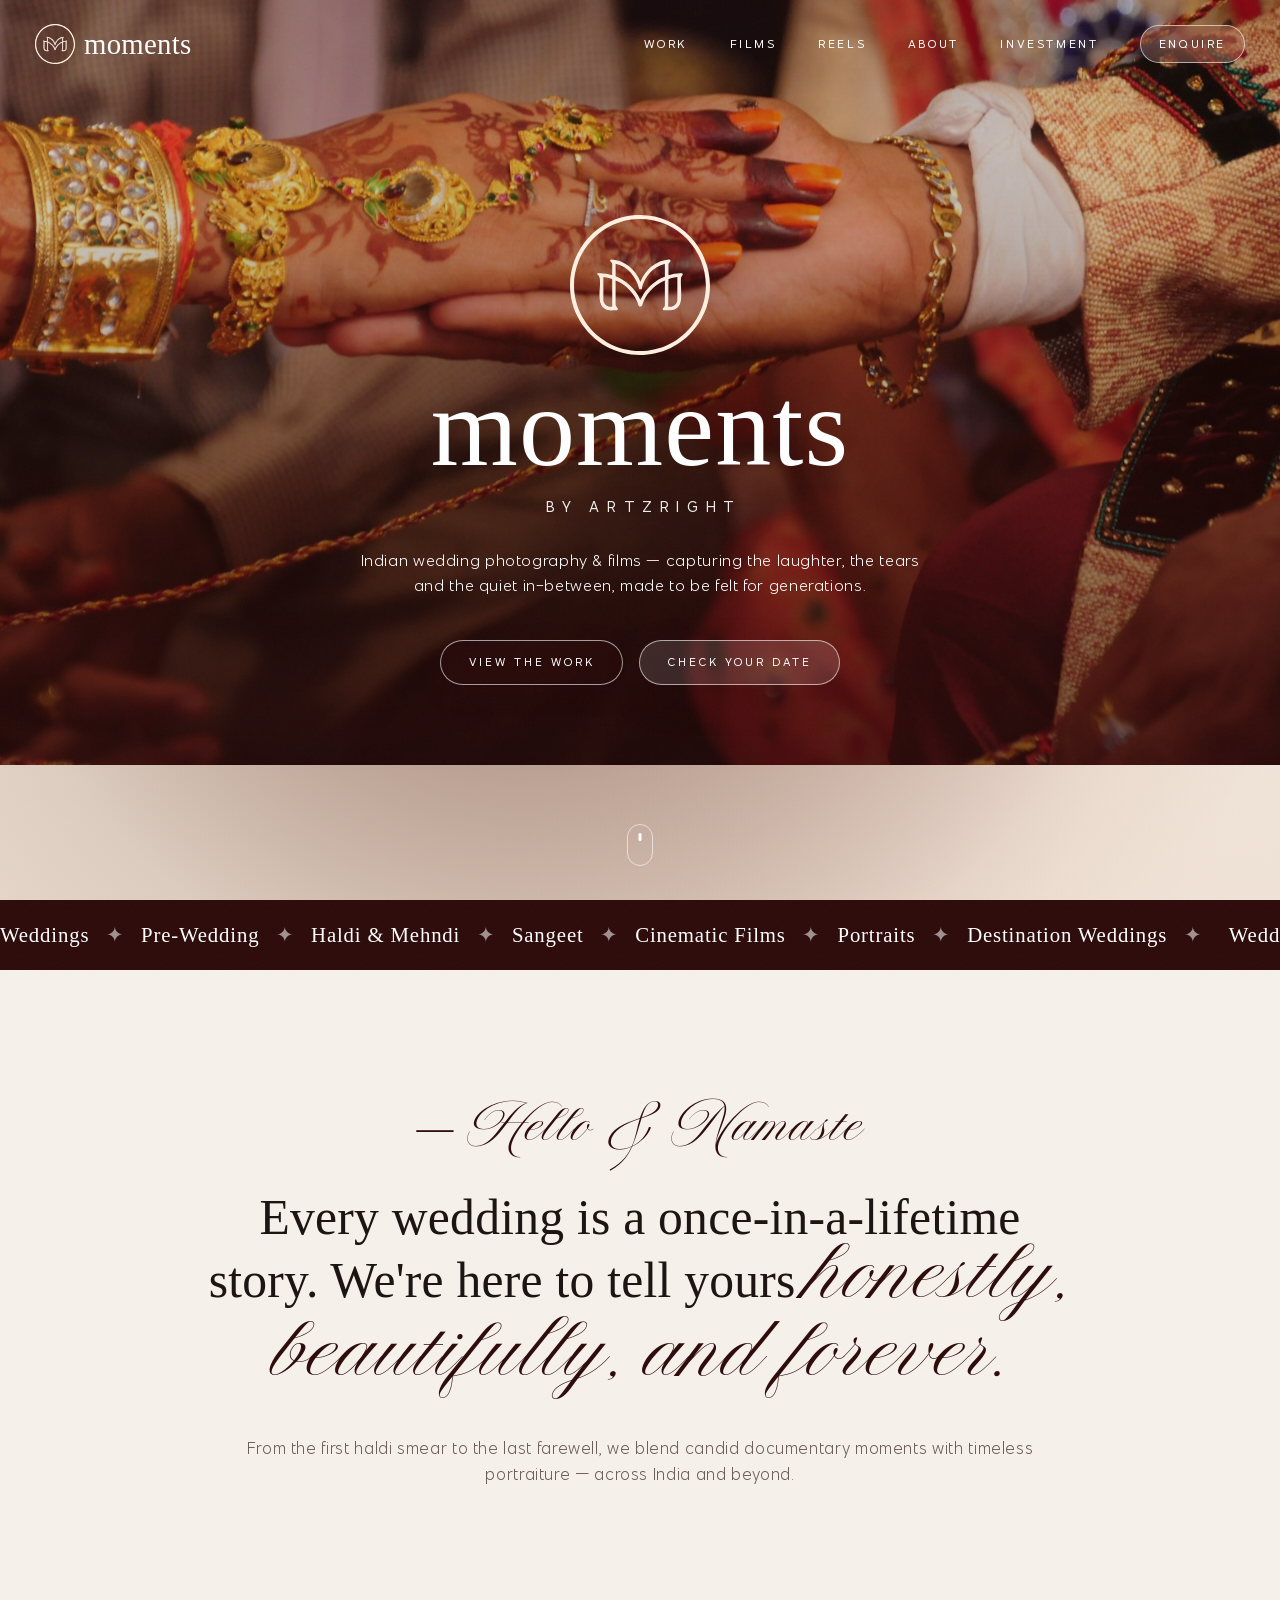
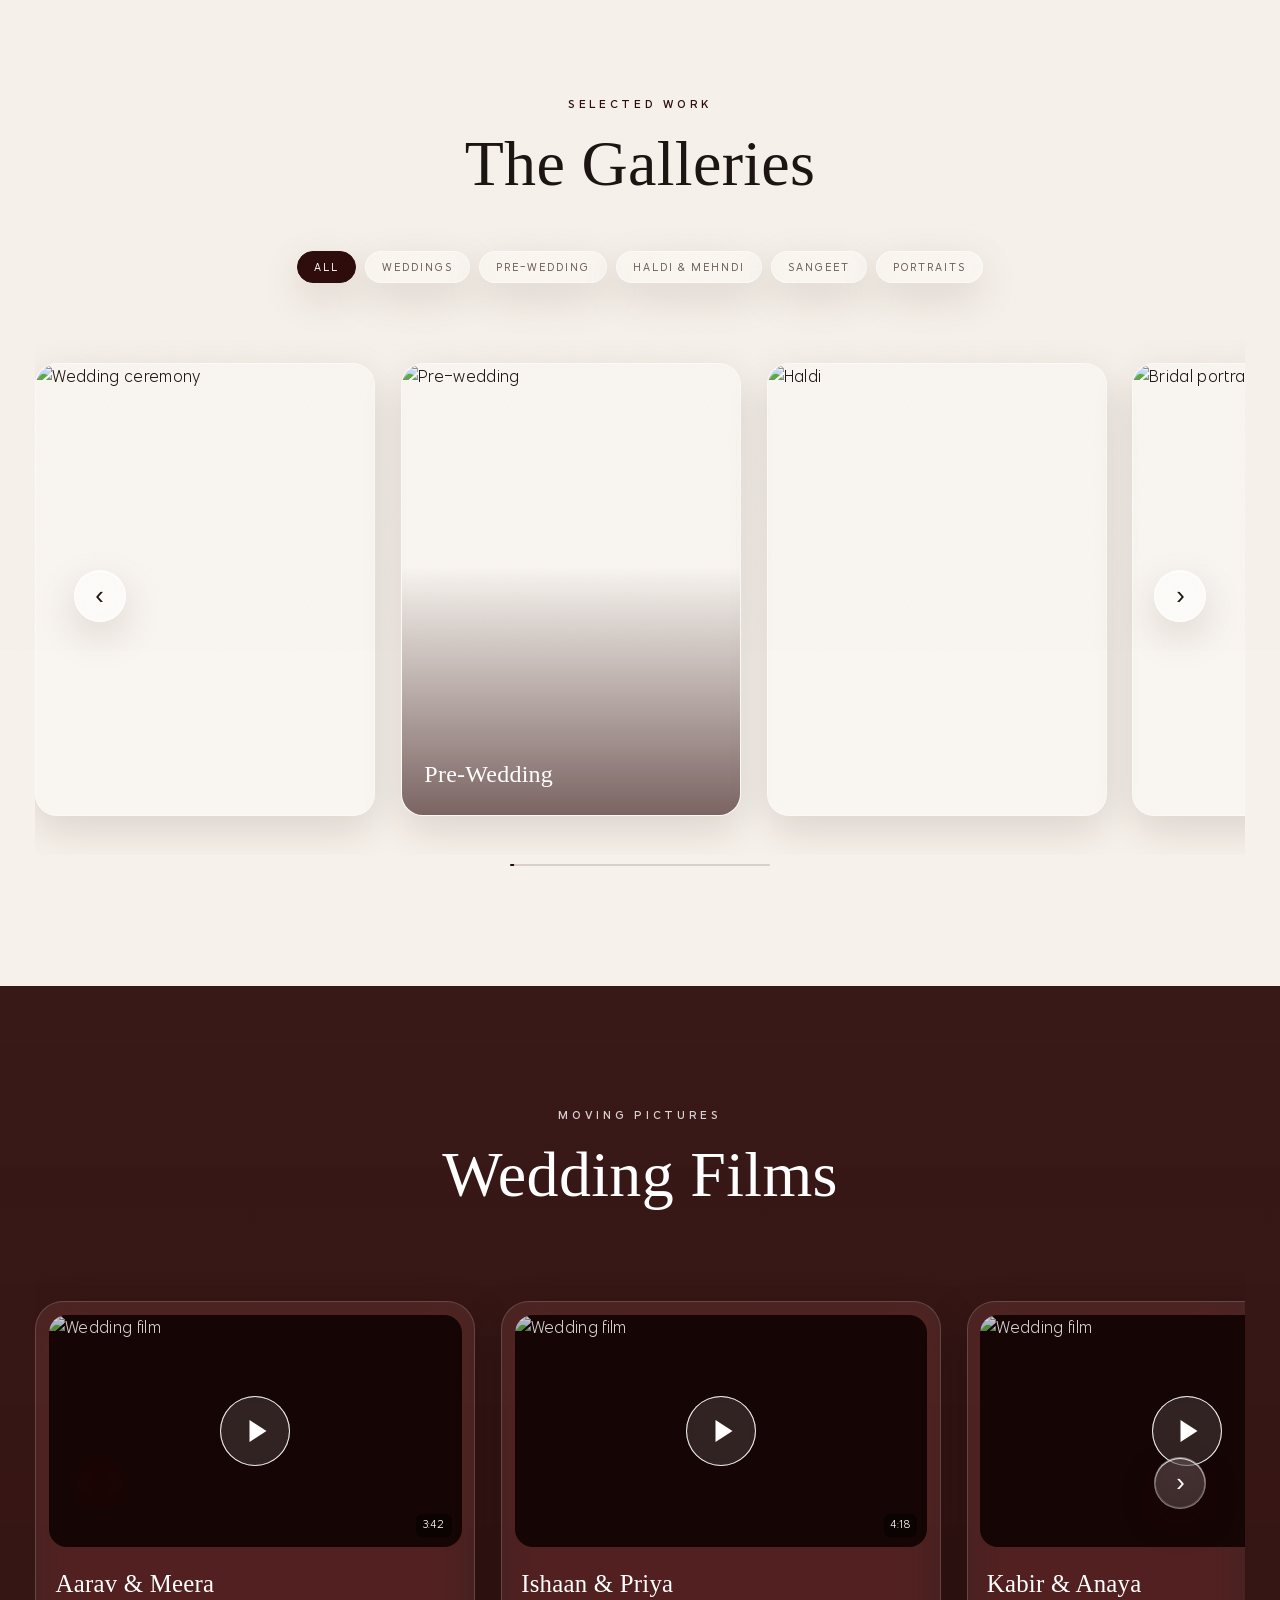
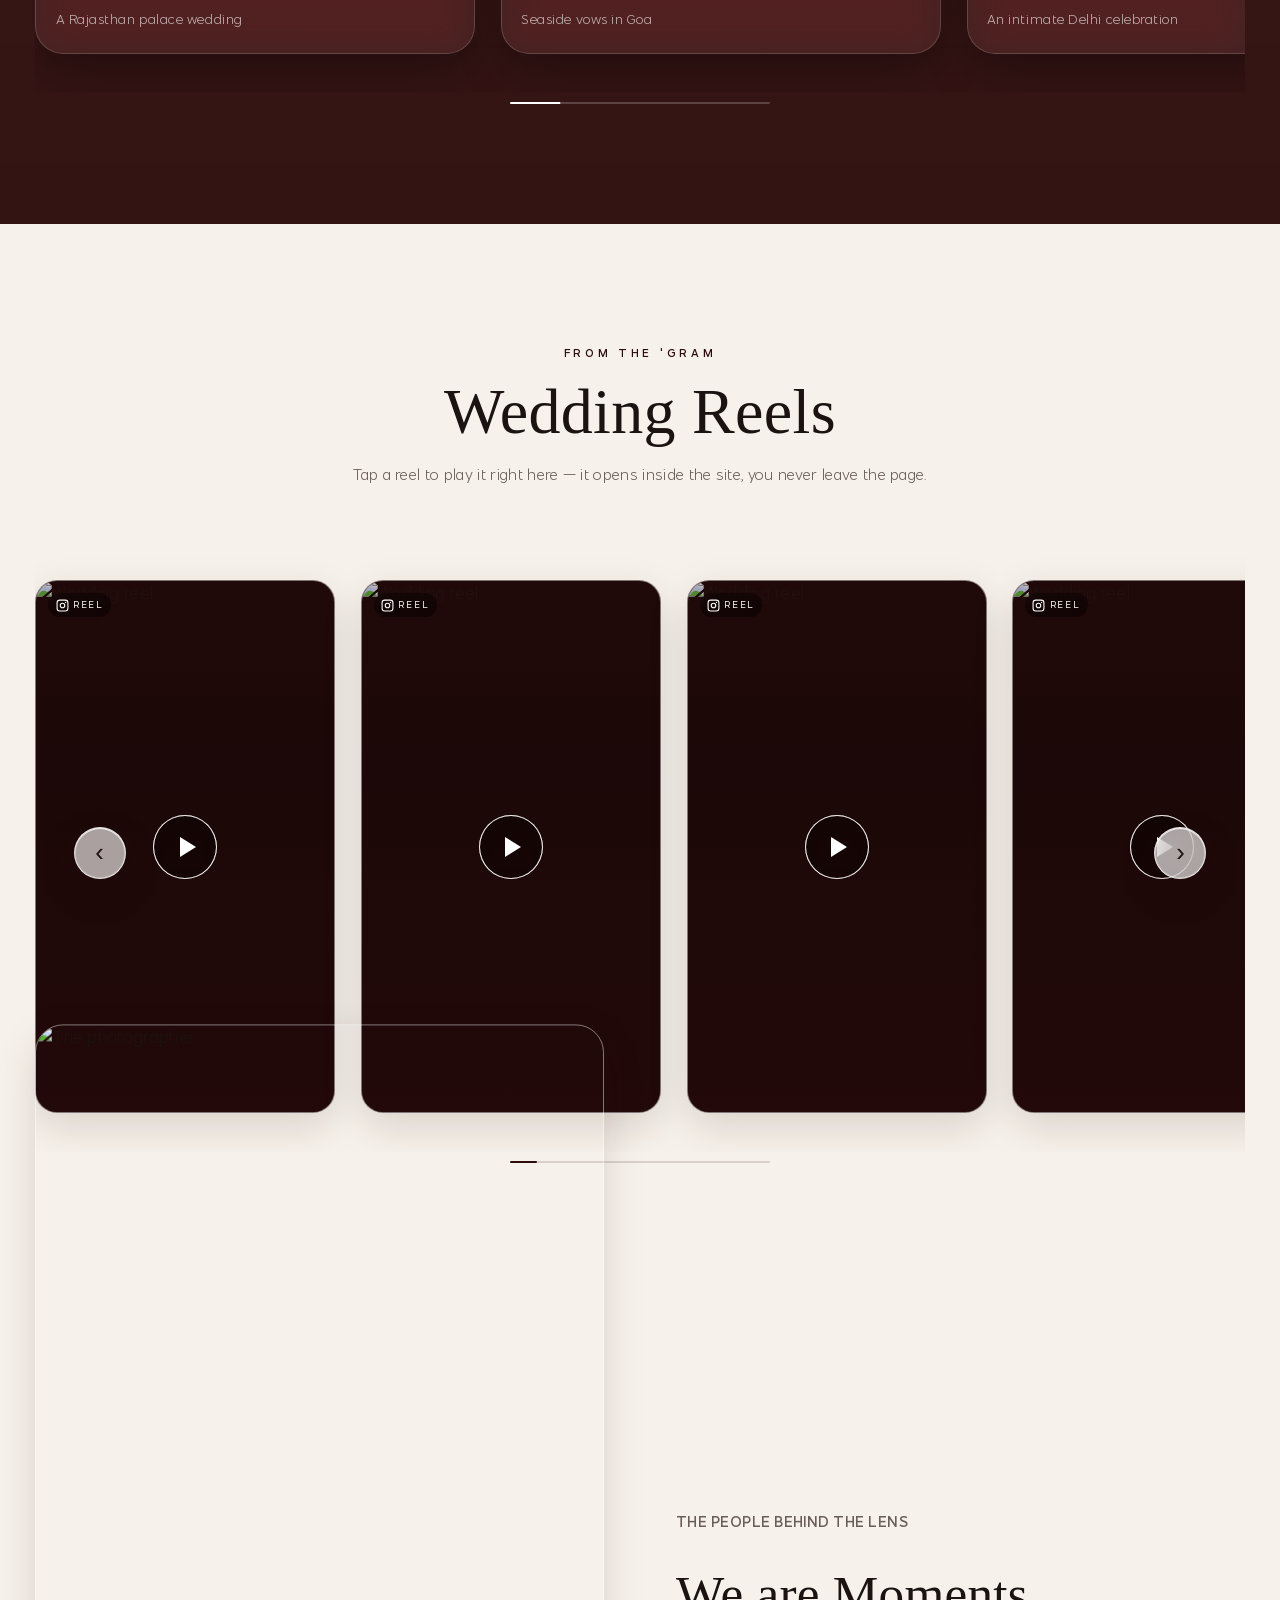
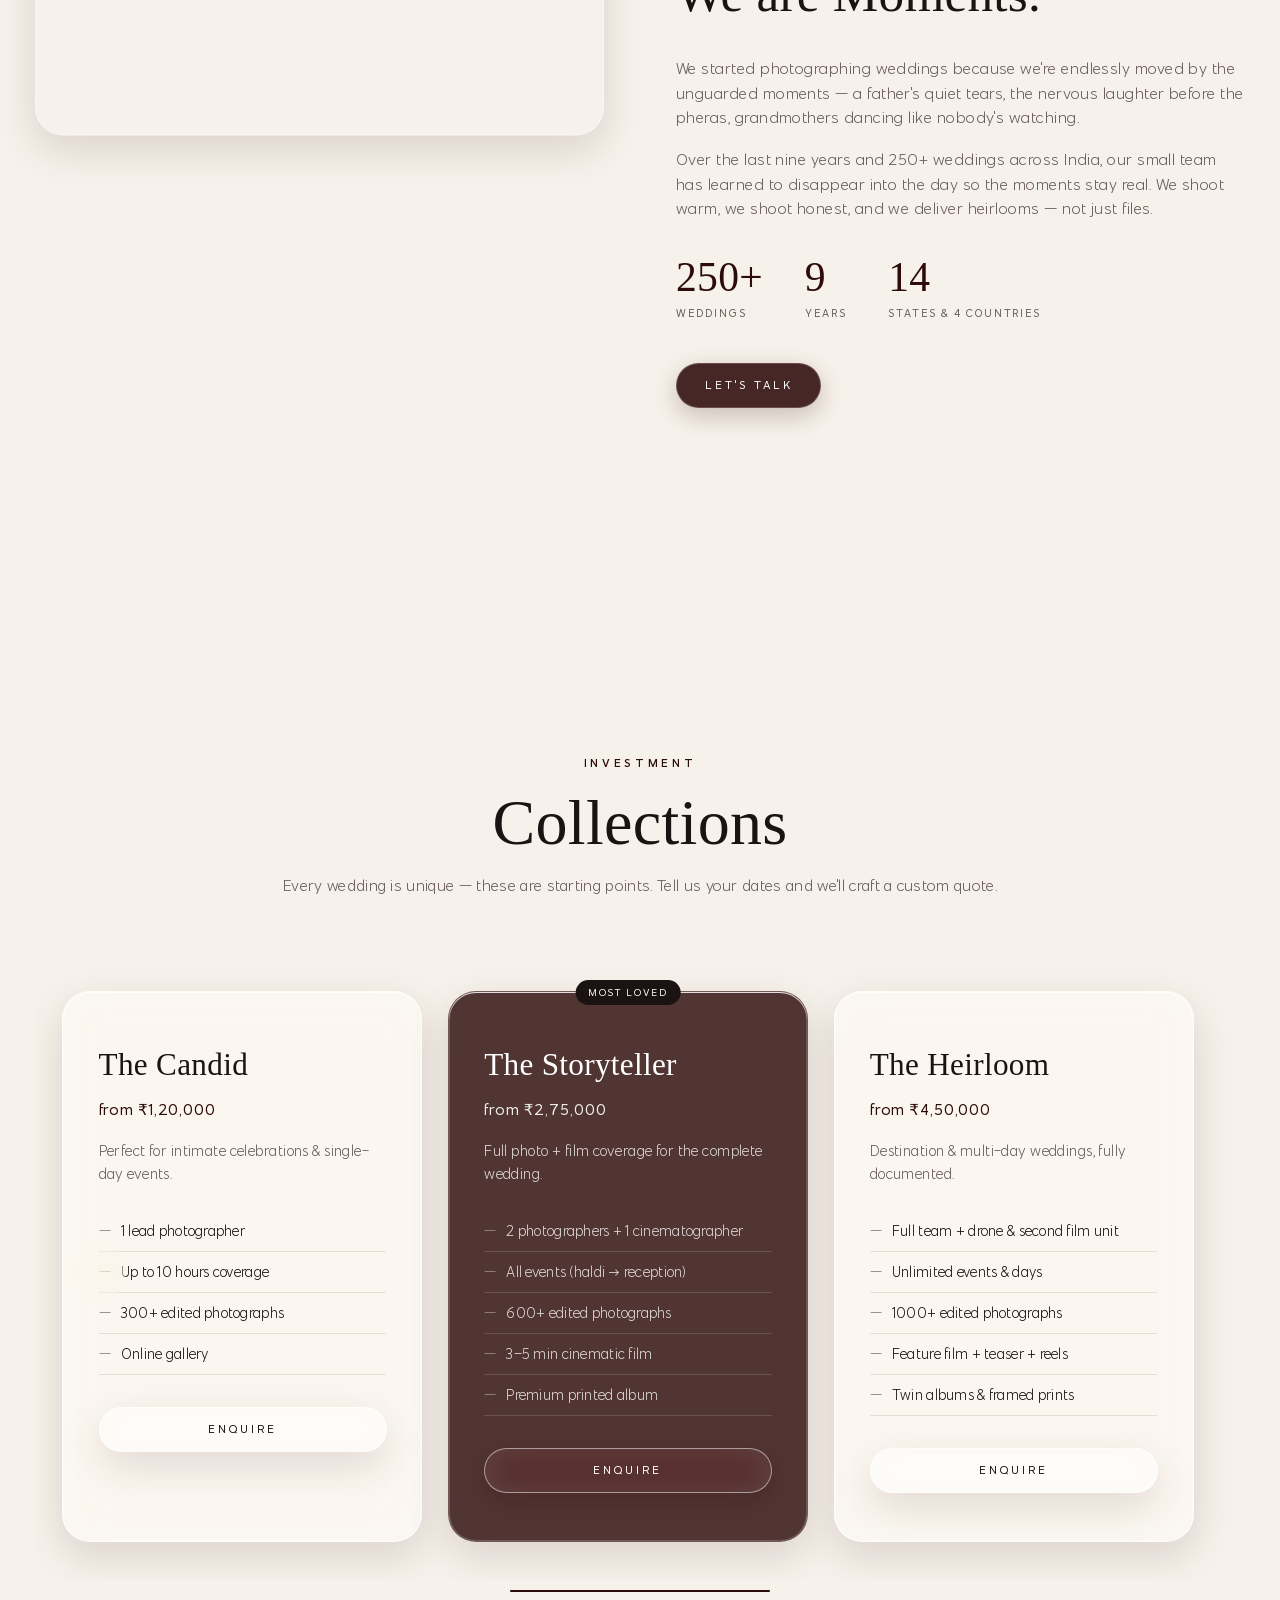
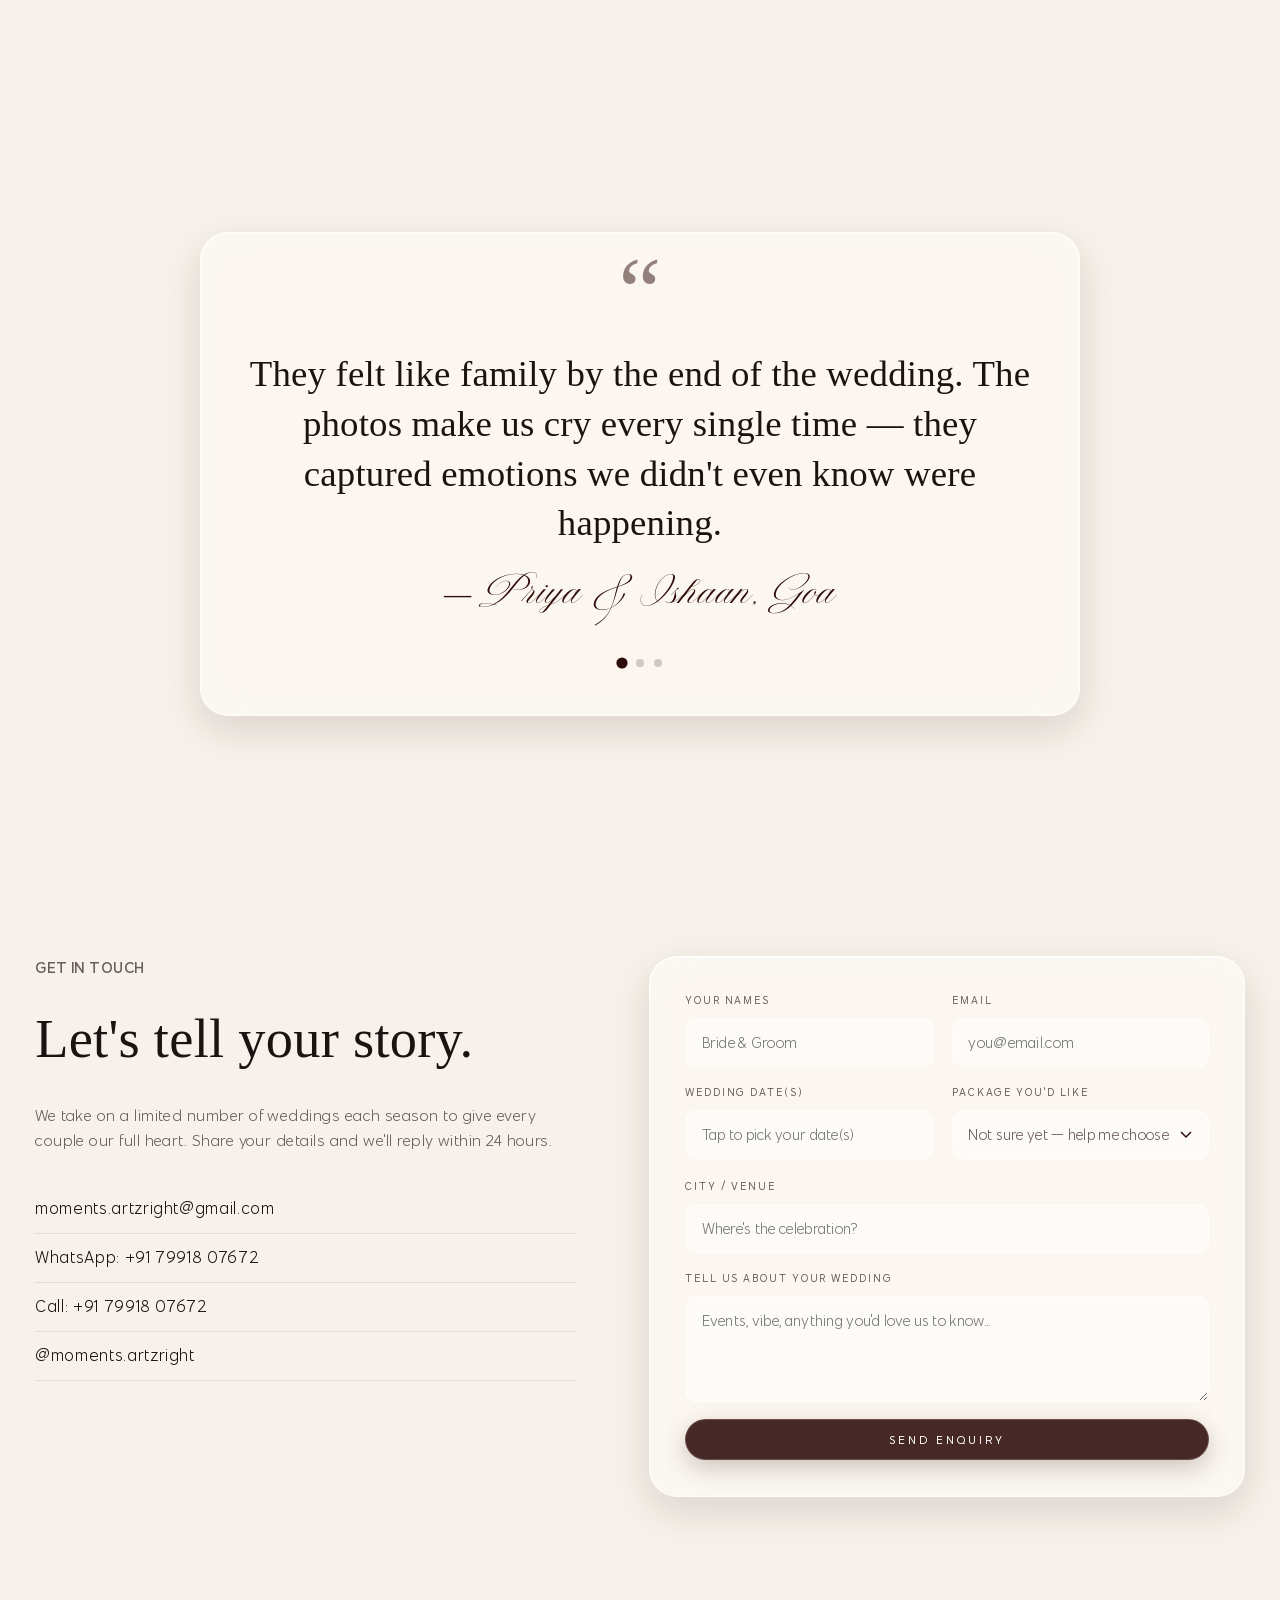
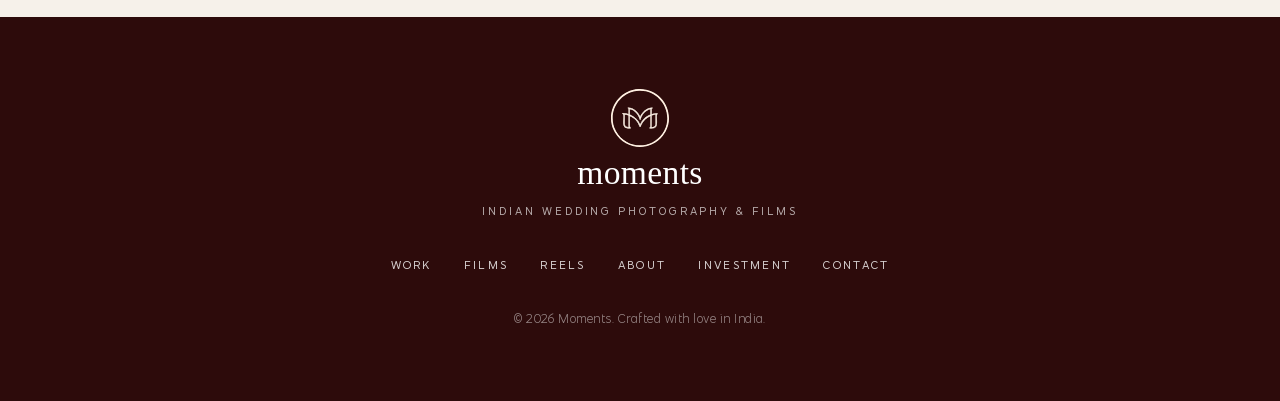
==== commit 5d27b5eb: "Add files via upload" ====
--- a/index.html
+++ b/index.html
@@ -1,1396 +1,458 @@
 <!DOCTYPE html>
 <html lang="en">
 <head>
-<meta charset="UTF-8">
-<meta name="viewport" content="width=device-width, initial-scale=1">
-<title>ShaadiOS — Wedding Agency Operating System</title>
-<link rel="preconnect" href="https://fonts.googleapis.com">
-<link href="https://fonts.googleapis.com/css2?family=Playfair+Display:ital,wght@0,600;0,700;1,600&family=Plus+Jakarta+Sans:wght@400;500;600;700;800&display=swap" rel="stylesheet">
-<style>
-:root{
-  --primary:#C2185B; --primary-soft:#FCE4EC; --primary-deep:#8E0E3E;
-  --accent:#F59E0B; --accent-soft:#FEF3C7; --accent-deep:#B45309;
-  --plum:#4A154B; --teal:#0D9488; --teal-soft:#CCFBF1;
-  --violet:#7C3AED; --violet-soft:#EDE9FE;
-  --success:#15803D; --success-soft:#DCFCE7;
-  --warn:#B45309; --warn-soft:#FEF3C7;
-  --danger:#B91C1C; --danger-soft:#FEE2E2;
-  --bg:#FFF7F2; --surface:#FFFFFF; --surface2:#FDF0EA;
-  --text:#2D1126; --text2:#7A5C71; --line:#F3DCE6;
-  --shadow:0 2px 12px rgba(194,24,91,.08);
-  --shadow-lg:0 8px 28px rgba(74,21,75,.16);
-  --r:16px; --r-sm:12px;
-  --grad:linear-gradient(135deg,#C2185B 0%,#E91E63 55%,#F59E0B 130%);
-  --grad-plum:linear-gradient(135deg,#4A154B,#8E0E3E);
-}
-[data-theme="dark"]{
-  --primary:#F472A6; --primary-soft:#3D1430; --primary-deep:#F9A8C9;
-  --accent:#FBBF24; --accent-soft:#3A2A08; --accent-deep:#FCD34D;
-  --teal:#2DD4BF; --teal-soft:#0F2E2B; --violet:#A78BFA; --violet-soft:#271C44;
-  --success:#4ADE80; --success-soft:#10331C;
-  --warn:#FBBF24; --warn-soft:#3A2A08;
-  --danger:#F87171; --danger-soft:#3B1212;
-  --bg:#170B19; --surface:#241226; --surface2:#2E1830;
-  --text:#FBEFF5; --text2:#C49BB4; --line:#3C2240;
-  --shadow:0 2px 12px rgba(0,0,0,.35); --shadow-lg:0 8px 28px rgba(0,0,0,.5);
-  --grad:linear-gradient(135deg,#9D1750 0%,#C2185B 55%,#D97706 130%);
-  --grad-plum:linear-gradient(135deg,#3A1140,#6E0B30);
-}
-*{margin:0;padding:0;box-sizing:border-box}
-body{font-family:'Plus Jakarta Sans',system-ui,sans-serif;background:var(--bg);color:var(--text);font-size:16px;line-height:1.5;-webkit-font-smoothing:antialiased;transition:background .25s,color .25s}
-.phone{max-width:430px;margin:0 auto;min-height:100dvh;background:var(--bg);position:relative;box-shadow:0 0 60px rgba(0,0,0,.12)}
-button{font:inherit;color:inherit;background:none;border:none;cursor:pointer;touch-action:manipulation}
-svg{flex-shrink:0}
-.serif{font-family:'Playfair Display',serif}
-.appbar{position:sticky;top:0;z-index:50;display:flex;align-items:center;gap:12px;padding:14px 16px;background:color-mix(in srgb,var(--bg) 86%,transparent);backdrop-filter:blur(12px);border-bottom:1px solid var(--line)}
-.appbar .logo{width:38px;height:38px;border-radius:12px;background:var(--grad);display:grid;place-items:center;color:#fff;overflow:hidden;cursor:pointer;border:none;padding:0}
-.appbar .logo img{width:100%;height:100%;object-fit:cover}
-.appbar h1{font-size:17px;font-weight:800;letter-spacing:-.2px}
-.appbar .sub{font-size:11.5px;color:var(--text2);font-weight:500}
-.appbar .spacer{flex:1}
-.iconbtn{width:42px;height:42px;border-radius:13px;display:grid;place-items:center;background:var(--surface);border:1px solid var(--line);color:var(--text2);position:relative;transition:transform .15s}
-.iconbtn:active{transform:scale(.93)}
-.iconbtn .dot{position:absolute;top:9px;right:10px;width:8px;height:8px;border-radius:50%;background:var(--danger);border:2px solid var(--surface)}
-.screen{padding:16px 16px 110px;animation:fadeUp .25s ease-out}
-@keyframes fadeUp{from{opacity:0;transform:translateY(8px)}to{opacity:1;transform:none}}
-@media (prefers-reduced-motion:reduce){*{animation:none!important;transition:none!important}}
-.bottomnav{position:fixed;bottom:0;left:50%;transform:translateX(-50%);width:100%;max-width:430px;display:flex;background:color-mix(in srgb,var(--surface) 92%,transparent);backdrop-filter:blur(14px);border-top:1px solid var(--line);padding:8px 6px calc(10px + env(safe-area-inset-bottom));z-index:60}
-.bottomnav button{flex:1;display:flex;flex-direction:column;align-items:center;gap:3px;font-size:10.5px;font-weight:600;color:var(--text2);padding:6px 0;border-radius:12px;min-height:48px}
-.bottomnav button.on{color:var(--primary)}
-.bottomnav button.on .navico{background:var(--primary-soft)}
-.navico{width:40px;height:26px;border-radius:13px;display:grid;place-items:center;transition:background .2s}
-.card{background:var(--surface);border:1px solid var(--line);border-radius:var(--r);padding:16px;box-shadow:var(--shadow)}
-.row{display:flex;align-items:center;gap:10px}
-.grid2{display:grid;grid-template-columns:1fr 1fr;gap:12px}
-.sectionhead{display:flex;align-items:center;justify-content:space-between;margin:22px 0 12px}
-.sectionhead h2{font-size:15px;font-weight:800;letter-spacing:-.2px}
-.sectionhead .link,.link{font-size:12.5px;font-weight:700;color:var(--primary);background:none;border:none;cursor:pointer}
-.chip{display:inline-flex;align-items:center;gap:5px;font-size:11px;font-weight:700;padding:4px 10px;border-radius:99px;border:none}
-.chip.pink{background:var(--primary-soft);color:var(--primary)}
-.chip.amber{background:var(--warn-soft);color:var(--warn)}
-.chip.green{background:var(--success-soft);color:var(--success)}
-.chip.red{background:var(--danger-soft);color:var(--danger)}
-.chip.teal{background:var(--teal-soft);color:var(--teal)}
-.chip.violet{background:var(--violet-soft);color:var(--violet)}
-.avatar{width:40px;height:40px;border-radius:50%;display:grid;place-items:center;font-weight:800;font-size:13px;color:#fff;flex-shrink:0}
-.bar{height:7px;border-radius:99px;background:var(--surface2);overflow:hidden}
-.bar i{display:block;height:100%;border-radius:99px}
-.btn{display:flex;align-items:center;justify-content:center;gap:8px;width:100%;min-height:48px;border-radius:14px;font-weight:700;font-size:14.5px;transition:transform .15s}
-.btn:active{transform:scale(.97)}
-.btn.primary{background:var(--grad);color:#fff;box-shadow:0 6px 18px rgba(194,24,91,.32)}
-.btn.ghost{background:var(--surface);border:1.5px solid var(--line);color:var(--text)}
-.listitem{display:flex;align-items:center;gap:12px;padding:13px 0;border-bottom:1px solid var(--line)}
-.listitem:last-child{border-bottom:none}
-.muted{color:var(--text2);font-size:12.5px}
-.amount{font-variant-numeric:tabular-nums}
-.h-scroll{display:flex;gap:12px;overflow-x:auto;scrollbar-width:none;padding:2px;margin:0 -16px;padding-left:16px;padding-right:16px}
-.h-scroll::-webkit-scrollbar{display:none}
-.hero{background:var(--grad);border-radius:20px;padding:20px;color:#fff;box-shadow:var(--shadow-lg);position:relative;overflow:hidden}
-.hero::after{content:"";position:absolute;right:-40px;top:-40px;width:160px;height:160px;border-radius:50%;background:rgba(255,255,255,.12)}
-.hero .big{font-size:30px;font-weight:800;letter-spacing:-.5px}
-.statmini{background:rgba(255,255,255,.16);border-radius:13px;padding:10px 12px}
-.statmini b{font-size:15.5px}
-.statmini span{font-size:10.5px;opacity:.85;display:block}
-.kpi{background:var(--surface);border:1px solid var(--line);border-radius:var(--r);padding:14px;box-shadow:var(--shadow)}
-.kpi .ic{width:36px;height:36px;border-radius:11px;display:grid;place-items:center;margin-bottom:10px}
-.kpi b{font-size:19px;letter-spacing:-.3px;display:block}
-.kpi span{font-size:11.5px;color:var(--text2);font-weight:600}
-.tabs{display:flex;gap:8px;overflow-x:auto;scrollbar-width:none;margin-bottom:16px}
-.tabs::-webkit-scrollbar{display:none}
-.tabs button{white-space:nowrap;padding:9px 16px;border-radius:99px;font-size:13px;font-weight:700;background:var(--surface);border:1.5px solid var(--line);color:var(--text2);min-height:40px}
-.tabs button.on{background:var(--plum);border-color:var(--plum);color:#fff}
-[data-theme="dark"] .tabs button.on{background:var(--primary-soft);border-color:var(--primary);color:var(--primary)}
-.pipe{position:relative;padding-left:30px}
-.pipe::before{content:"";position:absolute;left:10px;top:8px;bottom:8px;width:2.5px;border-radius:2px;background:var(--line)}
-.pipestep{position:relative;padding:0 0 18px}
-.pipestep:last-child{padding-bottom:0}
-.pipestep .node{position:absolute;left:-27px;top:3px;width:17px;height:17px;border-radius:50%;border:3px solid var(--line);background:var(--surface)}
-.pipestep.done .node{background:var(--success);border-color:var(--success)}
-.pipestep.now .node{background:var(--accent);border-color:var(--accent);box-shadow:0 0 0 5px var(--accent-soft)}
-.pipestep b{font-size:13.5px;display:block}
-.pipestep small{font-size:11.5px;color:var(--text2)}
-.kanban{display:flex;gap:12px;overflow-x:auto;margin:0 -16px;padding:4px 16px 12px;scrollbar-width:none}
-.kanban::-webkit-scrollbar{display:none}
-.kcol{min-width:240px;background:var(--surface2);border-radius:var(--r);padding:12px;flex-shrink:0}
-.kcol h3{font-size:12.5px;font-weight:800;display:flex;justify-content:space-between;margin-bottom:10px;text-transform:uppercase;letter-spacing:.4px}
-.kcard{background:var(--surface);border:1px solid var(--line);border-radius:var(--r-sm);padding:12px;margin-bottom:10px;box-shadow:var(--shadow);cursor:pointer}
-.kcard b{font-size:13.5px;display:block;margin-bottom:5px}
-.cal{display:grid;grid-template-columns:repeat(7,1fr);gap:5px;text-align:center}
-.cal .dow{font-size:10.5px;font-weight:800;color:var(--text2);padding:6px 0;text-transform:uppercase}
-.cal .day{aspect-ratio:1;border-radius:11px;display:flex;flex-direction:column;align-items:center;justify-content:center;font-size:13px;font-weight:600;position:relative;background:var(--surface);border:1px solid var(--line);cursor:pointer}
-.cal .day.dim{opacity:.32;background:transparent;border-color:transparent;pointer-events:none}
-.cal .day.ev{border-color:var(--primary)}
-.cal .day.ev::after{content:"";width:5px;height:5px;border-radius:50%;background:var(--primary);margin-top:2px}
-.cal .day.today{background:var(--grad);color:#fff;border:none}
-.cal .day.sel{outline:2.5px solid var(--accent)}
-.scrim{position:fixed;inset:0;background:rgba(20,5,18,.55);z-index:90;opacity:0;pointer-events:none;transition:opacity .25s}
-.scrim.show{opacity:1;pointer-events:auto}
-.sheet{position:fixed;bottom:0;left:50%;transform:translate(-50%,105%);width:100%;max-width:430px;background:var(--surface);border-radius:24px 24px 0 0;padding:10px 20px calc(26px + env(safe-area-inset-bottom));z-index:95;transition:transform .3s cubic-bezier(.2,.9,.3,1);max-height:84dvh;overflow-y:auto}
-.sheet.show{transform:translate(-50%,0)}
-.sheet .grab{width:42px;height:5px;border-radius:99px;background:var(--line);margin:6px auto 16px}
-.sheet h2{font-size:17px;font-weight:800;margin-bottom:14px}
-.moreitem{display:flex;align-items:center;gap:14px;width:100%;padding:13px 6px;border-radius:14px;font-weight:700;font-size:14.5px;text-align:left}
-.moreitem:active{background:var(--surface2)}
-.moreitem .mic{width:42px;height:42px;border-radius:13px;display:grid;place-items:center}
-.toast{position:fixed;bottom:96px;left:50%;transform:translate(-50%,20px);background:var(--plum);color:#fff;padding:12px 18px;border-radius:14px;font-size:13.5px;font-weight:600;z-index:120;opacity:0;pointer-events:none;transition:.3s;box-shadow:var(--shadow-lg);max-width:90%;text-align:center}
-[data-theme="dark"] .toast{background:#EDD8E6;color:#2D1126}
-.toast.show{opacity:1;transform:translate(-50%,0)}
-.backrow{display:flex;align-items:center;gap:10px;margin-bottom:16px}
-.backrow .title{font-size:18px;font-weight:800;letter-spacing:-.3px}
-.fab{position:fixed;right:max(16px,calc(50% - 199px));bottom:96px;width:56px;height:56px;border-radius:18px;background:var(--grad);color:#fff;display:grid;place-items:center;box-shadow:0 8px 22px rgba(194,24,91,.42);z-index:55;transition:transform .15s}
-.fab:active{transform:scale(.92)}
-.searchbox{display:flex;align-items:center;gap:10px;background:var(--surface);border:1.5px solid var(--line);border-radius:14px;padding:4px 14px;margin-bottom:14px;color:var(--text2)}
-.searchbox input{border:none;background:none;flex:1;min-height:44px;font:inherit;font-size:14px;color:var(--text);outline:none}
-.ai{background:linear-gradient(135deg,var(--violet-soft),var(--primary-soft));border:1px solid var(--line);border-radius:var(--r);padding:14px}
-.ai .tag{display:inline-flex;align-items:center;gap:5px;font-size:10.5px;font-weight:800;color:var(--violet);text-transform:uppercase;letter-spacing:.5px;margin-bottom:6px}
-.fld{margin-bottom:13px}
-.fld label{font-size:12.5px;font-weight:700;display:block;margin-bottom:6px}
-.fld input,.fld select{width:100%;min-height:48px;border:1.5px solid var(--line);border-radius:13px;background:var(--surface2);padding:10px 14px;font:inherit;color:var(--text);font-size:15px}
-.fld input:focus,.fld select:focus{outline:2px solid var(--primary);border-color:var(--primary)}
-.fld .err{color:var(--danger);font-size:12px;font-weight:600;margin-top:5px;display:none}
-.unread{background:var(--primary-soft)}
-.listitem.unread{padding-left:10px;border-radius:12px;margin:2px -10px}
-
-/* ---------- Animations ---------- */
-@keyframes gradShift{0%{background-position:0% 50%}50%{background-position:100% 50%}100%{background-position:0% 50%}}
-@keyframes growBar{from{width:0}}
-@keyframes pulseLive{0%,100%{box-shadow:0 0 0 0 rgba(220,38,38,.4)}50%{box-shadow:0 0 0 8px rgba(220,38,38,0)}}
-@keyframes popIn{from{opacity:0;transform:scale(.94) translateY(8px)}}
-@keyframes breathe{0%,100%{box-shadow:0 8px 22px rgba(194,24,91,.42)}50%{box-shadow:0 12px 32px rgba(194,24,91,.62)}}
-@keyframes floaty{0%,100%{transform:translateY(0) rotate(0deg)}50%{transform:translateY(-16px) rotate(6deg)}}
-.screen>*{animation:fadeUp .45s both}
-.screen>*:nth-child(2){animation-delay:.05s}
-.screen>*:nth-child(3){animation-delay:.1s}
-.screen>*:nth-child(4){animation-delay:.15s}
-.screen>*:nth-child(5){animation-delay:.2s}
-.screen>*:nth-child(6){animation-delay:.25s}
-.screen>*:nth-child(7){animation-delay:.3s}
-.screen>*:nth-child(8){animation-delay:.34s}
-.screen>*:nth-child(9){animation-delay:.38s}
-.screen>*:nth-child(n+10){animation-delay:.42s}
-.hero{animation:fadeUp .45s both,gradShift 9s ease-in-out infinite;background-size:180% 180%}
-.bar i{animation:growBar .9s cubic-bezier(.2,.8,.3,1) both}
-.chip.live{animation:pulseLive 1.8s infinite}
-.fab{animation:breathe 3.2s ease-in-out infinite}
-.kcard{animation:popIn .3s both}
-.cal .day{animation:popIn .3s both}
-.kpi:active,.card[role="button"]:active{transform:scale(.98)}
-.kpi,.card{transition:transform .15s,box-shadow .2s}
-.iconbtn,.chip{transition:transform .15s}
-.chip:active{transform:scale(.9)}
-.login-blob{position:absolute;border-radius:50%;opacity:.6;animation:floaty 6.5s ease-in-out infinite;pointer-events:none}
-
-/* ---------- Glassmorphism ---------- */
-.phone{overflow:clip}
-.orb{position:absolute;border-radius:50%;filter:blur(48px);opacity:.34;z-index:0;pointer-events:none;animation:orbFloat 17s ease-in-out infinite}
-[data-theme="dark"] .orb{opacity:.22}
-@keyframes orbFloat{0%,100%{transform:translate(0,0) scale(1)}33%{transform:translate(28px,-36px) scale(1.1)}66%{transform:translate(-22px,24px) scale(.92)}}
-.screen{position:relative;z-index:1}
-.card,.kpi{background:color-mix(in srgb,var(--surface) 72%,transparent);backdrop-filter:blur(16px) saturate(1.35);-webkit-backdrop-filter:blur(16px) saturate(1.35);border:1px solid color-mix(in srgb,var(--line) 75%,transparent)}
-.kcol{background:color-mix(in srgb,var(--surface2) 60%,transparent);backdrop-filter:blur(12px);-webkit-backdrop-filter:blur(12px)}
-.searchbox,.iconbtn,.tabs button{background:color-mix(in srgb,var(--surface) 62%,transparent);backdrop-filter:blur(10px);-webkit-backdrop-filter:blur(10px)}
-.appbar{background:color-mix(in srgb,var(--bg) 58%,transparent);backdrop-filter:blur(22px) saturate(1.5);-webkit-backdrop-filter:blur(22px) saturate(1.5)}
-.bottomnav{background:color-mix(in srgb,var(--surface) 66%,transparent);backdrop-filter:blur(24px) saturate(1.5);-webkit-backdrop-filter:blur(24px) saturate(1.5)}
-.sheet{background:color-mix(in srgb,var(--surface) 80%,transparent);backdrop-filter:blur(26px) saturate(1.5);-webkit-backdrop-filter:blur(26px) saturate(1.5);transition:transform .5s cubic-bezier(.32,1.25,.5,1)}
-.fld input,.fld select{background:color-mix(in srgb,var(--surface2) 70%,transparent)}
-.hero{box-shadow:var(--shadow-lg),inset 0 1px 0 rgba(255,255,255,.25)}
-.hero::after{animation:floaty 7.5s ease-in-out infinite}
-.hero::before{animation:floaty 9s ease-in-out infinite reverse}
-
-/* ---------- Extra motion ---------- */
-@keyframes navPop{0%{transform:scale(.6)}55%{transform:scale(1.18)}100%{transform:scale(1)}}
-.bottomnav button.on .navico{animation:navPop .4s cubic-bezier(.34,1.56,.64,1)}
-.pipestep.now .node{animation:pulseLive 2s infinite}
-.iconbtn .dot{animation:pulseLive 2s infinite}
-@media (hover:hover){
- .card:hover,.kpi:hover{transform:translateY(-3px);box-shadow:var(--shadow-lg)}
- .btn:hover{transform:translateY(-1px)}
- .moreitem:hover{background:var(--surface2)}
-}
-.toast{transition:opacity .35s,transform .45s cubic-bezier(.34,1.56,.64,1)}
-.avatar{transition:transform .2s}
-.listitem:active .avatar{transform:scale(1.12)}
-@keyframes spinSlow{to{transform:rotate(360deg)}}
-.appbar .logo:hover{animation:spinSlow 4s linear infinite}
-/* ---------- Micro-animations ---------- */
-@keyframes heartbeat{0%,100%{transform:scale(1)}14%{transform:scale(1.18)}28%{transform:scale(1)}42%{transform:scale(1.14)}56%{transform:scale(1)}}
-.hbeat{animation:heartbeat 1.6s ease-in-out infinite;display:grid;place-items:center}
-@keyframes bellswing{0%,55%,100%{transform:rotate(0)}10%{transform:rotate(16deg)}20%{transform:rotate(-13deg)}30%{transform:rotate(9deg)}40%{transform:rotate(-6deg)}48%{transform:rotate(3deg)}}
-#bellBtn.ring svg{animation:bellswing 2.4s ease-in-out infinite;transform-origin:top center}
-@keyframes twinkle{0%,100%{opacity:0;transform:scale(.4) rotate(0deg)}50%{opacity:.95;transform:scale(1.2) rotate(45deg)}}
-.hero .spark{position:absolute;color:#fff;opacity:0;animation:twinkle 3s ease-in-out infinite;font-size:13px;pointer-events:none;z-index:1}
-@keyframes floatUp{0%{transform:translateY(0) scale(.7);opacity:0}14%{opacity:.85}100%{transform:translateY(-140px) scale(1.2);opacity:0}}
-.fheart{position:absolute;bottom:-8px;font-size:13px;animation:floatUp 5.5s linear infinite;pointer-events:none;z-index:1}
-@keyframes camflash{0%,90%,100%{opacity:1}94%{opacity:.2}}
-.blink{animation:camflash 3.2s infinite}
-@keyframes wiggle{0%,84%,100%{transform:rotate(0)}88%{transform:rotate(22deg)}92%{transform:rotate(-16deg)}96%{transform:rotate(9deg)}}
-.fab svg{animation:wiggle 5.5s ease-in-out infinite}
-@keyframes todayGlow{0%,100%{box-shadow:0 0 0 0 rgba(194,24,91,.5)}50%{box-shadow:0 0 0 8px rgba(194,24,91,0)}}
-.cal .day.today{animation:popIn .3s both,todayGlow 2.4s ease-in-out infinite}
-.cfp{position:fixed;width:9px;height:9px;border-radius:2px;z-index:300;pointer-events:none;animation:cf .95s ease-out forwards}
-@keyframes cf{from{transform:translate(0,0) rotate(0deg);opacity:1}to{transform:translate(var(--dx),var(--dy)) rotate(560deg);opacity:0}}
-@keyframes flyAway{18%{transform:translateX(-16px) rotate(-2deg);opacity:1}100%{transform:translateX(135%) rotate(7deg);opacity:0}}
-@keyframes readPulse{0%{background:var(--success-soft)}100%{background:transparent}}
-.avopt{width:44px;height:44px;border-radius:50%;font-size:21px;background:var(--surface2);border:2px solid transparent;display:grid;place-items:center;transition:transform .15s,border-color .15s}
-.avopt.sel{border-color:var(--primary);transform:scale(1.12)}
-.avopt:active{transform:scale(.9)}
-</style>
+  <meta charset="UTF-8" />
+  <meta name="viewport" content="width=device-width, initial-scale=1.0" />
+  <title>Moments — Indian Wedding Photography & Films</title>
+  <meta name="description" content="Moments — timeless Indian wedding photography and cinematic films. Capturing weddings, pre-weddings, haldi, mehndi and sangeet across India." />
+
+  <!-- Security hardening (defense-in-depth for a static site) -->
+  <meta http-equiv="Content-Security-Policy" content="default-src 'self'; img-src 'self' data: https:; media-src 'self' blob: https:; style-src 'self' 'unsafe-inline' https://fonts.googleapis.com; font-src 'self' https://fonts.gstatic.com; script-src 'self'; frame-src https://www.instagram.com https://www.youtube.com https://www.youtube-nocookie.com https://player.vimeo.com; base-uri 'self'; form-action 'self'; object-src 'none'" />
+  <meta name="referrer" content="strict-origin-when-cross-origin" />
+
+  <!-- ============================================================
+       BRANDING — the studio name "Moments" appears in:
+       <title>, the preloader, nav .brand, footer, contact links.
+       ============================================================ -->
+
+  <!-- Brand icon mark as favicon -->
+  <link rel="icon" type="image/svg+xml" href="assets/logo-mark.svg" />
+
+  <!-- Display/brand font: Viaoda Libre (matches the Moments wordmark).
+       Essential Sans (self-hosted, from runawayvows.com) is kept for body/UI. -->
+  <link rel="preconnect" href="https://fonts.googleapis.com" />
+  <link rel="preconnect" href="https://fonts.gstatic.com" crossorigin />
+  <link href="https://fonts.googleapis.com/css2?family=Viaoda+Libre&display=swap" rel="stylesheet" />
+
+  <link rel="stylesheet" href="css/style.css" />
 </head>
 <body>
-<svg width="0" height="0" style="position:absolute" aria-hidden="true"><defs>
-<symbol id="i-home" viewBox="0 0 24 24" fill="none" stroke="currentColor" stroke-width="2" stroke-linecap="round" stroke-linejoin="round"><path d="m3 9 9-7 9 7v11a2 2 0 0 1-2 2H5a2 2 0 0 1-2-2z"/><polyline points="9 22 9 12 15 12 15 22"/></symbol>
-<symbol id="i-folder" viewBox="0 0 24 24" fill="none" stroke="currentColor" stroke-width="2" stroke-linecap="round" stroke-linejoin="round"><path d="M20 20a2 2 0 0 0 2-2V8a2 2 0 0 0-2-2h-7.9a2 2 0 0 1-1.69-.9L9.6 3.9A2 2 0 0 0 7.93 3H4a2 2 0 0 0-2 2v13a2 2 0 0 0 2 2Z"/></symbol>
-<symbol id="i-cal" viewBox="0 0 24 24" fill="none" stroke="currentColor" stroke-width="2" stroke-linecap="round" stroke-linejoin="round"><rect width="18" height="18" x="3" y="4" rx="2"/><line x1="16" x2="16" y1="2" y2="6"/><line x1="8" x2="8" y1="2" y2="6"/><line x1="3" x2="21" y1="10" y2="10"/></symbol>
-<symbol id="i-users" viewBox="0 0 24 24" fill="none" stroke="currentColor" stroke-width="2" stroke-linecap="round" stroke-linejoin="round"><path d="M16 21v-2a4 4 0 0 0-4-4H6a4 4 0 0 0-4 4v2"/><circle cx="9" cy="7" r="4"/><path d="M22 21v-2a4 4 0 0 0-3-3.87"/><path d="M16 3.13a4 4 0 0 1 0 7.75"/></symbol>
-<symbol id="i-grid" viewBox="0 0 24 24" fill="none" stroke="currentColor" stroke-width="2" stroke-linecap="round" stroke-linejoin="round"><rect width="7" height="7" x="3" y="3" rx="1.5"/><rect width="7" height="7" x="14" y="3" rx="1.5"/><rect width="7" height="7" x="14" y="14" rx="1.5"/><rect width="7" height="7" x="3" y="14" rx="1.5"/></symbol>
-<symbol id="i-bell" viewBox="0 0 24 24" fill="none" stroke="currentColor" stroke-width="2" stroke-linecap="round" stroke-linejoin="round"><path d="M6 8a6 6 0 0 1 12 0c0 7 3 9 3 9H3s3-2 3-9"/><path d="M10.3 21a1.94 1.94 0 0 0 3.4 0"/></symbol>
-<symbol id="i-moon" viewBox="0 0 24 24" fill="none" stroke="currentColor" stroke-width="2" stroke-linecap="round" stroke-linejoin="round"><path d="M12 3a6 6 0 0 0 9 9 9 9 0 1 1-9-9Z"/></symbol>
-<symbol id="i-sun" viewBox="0 0 24 24" fill="none" stroke="currentColor" stroke-width="2" stroke-linecap="round" stroke-linejoin="round"><circle cx="12" cy="12" r="4"/><path d="M12 2v2m0 16v2M4.93 4.93l1.41 1.41m11.32 11.32 1.41 1.41M2 12h2m16 0h2M4.93 19.07l1.41-1.41m11.32-11.32 1.41-1.41"/></symbol>
-<symbol id="i-rupee" viewBox="0 0 24 24" fill="none" stroke="currentColor" stroke-width="2" stroke-linecap="round" stroke-linejoin="round"><path d="M6 3h12M6 8h12m-12.5 4.5L13 21M6 13h3a5 5 0 0 0 0-10"/></symbol>
-<symbol id="i-camera" viewBox="0 0 24 24" fill="none" stroke="currentColor" stroke-width="2" stroke-linecap="round" stroke-linejoin="round"><path d="M14.5 4h-5L7 7H4a2 2 0 0 0-2 2v9a2 2 0 0 0 2 2h16a2 2 0 0 0 2-2V9a2 2 0 0 0-2-2h-3l-2.5-3z"/><circle cx="12" cy="13" r="3"/></symbol>
-<symbol id="i-film" viewBox="0 0 24 24" fill="none" stroke="currentColor" stroke-width="2" stroke-linecap="round" stroke-linejoin="round"><rect width="18" height="18" x="3" y="3" rx="2"/><path d="M7 3v18M17 3v18M3 7.5h4M3 12h18M3 16.5h4M17 7.5h4M17 16.5h4"/></symbol>
-<symbol id="i-hdd" viewBox="0 0 24 24" fill="none" stroke="currentColor" stroke-width="2" stroke-linecap="round" stroke-linejoin="round"><line x1="22" x2="2" y1="12" y2="12"/><path d="M5.45 5.11 2 12v6a2 2 0 0 0 2 2h16a2 2 0 0 0 2-2v-6l-3.45-6.89A2 2 0 0 0 16.76 4H7.24a2 2 0 0 0-1.79 1.11z"/><line x1="6" x2="6.01" y1="16" y2="16"/><line x1="10" x2="10.01" y1="16" y2="16"/></symbol>
-<symbol id="i-sd" viewBox="0 0 24 24" fill="none" stroke="currentColor" stroke-width="2" stroke-linecap="round" stroke-linejoin="round"><path d="M18 22H6a2 2 0 0 1-2-2V8l5-5h9a2 2 0 0 1 2 2v15a2 2 0 0 1-2 2z"/><path d="M9 7h.01M12 7h.01M15 7h.01"/></symbol>
-<symbol id="i-check" viewBox="0 0 24 24" fill="none" stroke="currentColor" stroke-width="2.5" stroke-linecap="round" stroke-linejoin="round"><polyline points="20 6 9 17 4 12"/></symbol>
-<symbol id="i-checkcirc" viewBox="0 0 24 24" fill="none" stroke="currentColor" stroke-width="2" stroke-linecap="round" stroke-linejoin="round"><circle cx="12" cy="12" r="10"/><path d="m9 12 2 2 4-4"/></symbol>
-<symbol id="i-alert" viewBox="0 0 24 24" fill="none" stroke="currentColor" stroke-width="2" stroke-linecap="round" stroke-linejoin="round"><path d="m21.73 18-8-14a2 2 0 0 0-3.48 0l-8 14A2 2 0 0 0 4 21h16a2 2 0 0 0 1.73-3Z"/><line x1="12" x2="12" y1="9" y2="13"/><line x1="12" x2="12.01" y1="17" y2="17"/></symbol>
-<symbol id="i-back" viewBox="0 0 24 24" fill="none" stroke="currentColor" stroke-width="2" stroke-linecap="round" stroke-linejoin="round"><polyline points="15 18 9 12 15 6"/></symbol>
-<symbol id="i-plus" viewBox="0 0 24 24" fill="none" stroke="currentColor" stroke-width="2.5" stroke-linecap="round" stroke-linejoin="round"><path d="M12 5v14M5 12h14"/></symbol>
-<symbol id="i-search" viewBox="0 0 24 24" fill="none" stroke="currentColor" stroke-width="2" stroke-linecap="round" stroke-linejoin="round"><circle cx="11" cy="11" r="8"/><path d="m21 21-4.3-4.3"/></symbol>
-<symbol id="i-clock" viewBox="0 0 24 24" fill="none" stroke="currentColor" stroke-width="2" stroke-linecap="round" stroke-linejoin="round"><circle cx="12" cy="12" r="10"/><polyline points="12 6 12 12 16 14"/></symbol>
-<symbol id="i-spark" viewBox="0 0 24 24" fill="none" stroke="currentColor" stroke-width="2" stroke-linecap="round" stroke-linejoin="round"><path d="m12 3 1.9 5.8a2 2 0 0 0 1.3 1.3L21 12l-5.8 1.9a2 2 0 0 0-1.3 1.3L12 21l-1.9-5.8a2 2 0 0 0-1.3-1.3L3 12l5.8-1.9a2 2 0 0 0 1.3-1.3Z"/></symbol>
-<symbol id="i-wallet" viewBox="0 0 24 24" fill="none" stroke="currentColor" stroke-width="2" stroke-linecap="round" stroke-linejoin="round"><path d="M21 12V7H5a2 2 0 0 1 0-4h14v4"/><path d="M3 5v14a2 2 0 0 0 2 2h16v-5"/><path d="M18 12a2 2 0 0 0 0 4h4v-4Z"/></symbol>
-<symbol id="i-chart" viewBox="0 0 24 24" fill="none" stroke="currentColor" stroke-width="2" stroke-linecap="round" stroke-linejoin="round"><path d="M3 3v16a2 2 0 0 0 2 2h16"/><path d="M7 13l3-3 4 4 5-6"/></symbol>
-<symbol id="i-task" viewBox="0 0 24 24" fill="none" stroke="currentColor" stroke-width="2" stroke-linecap="round" stroke-linejoin="round"><rect width="18" height="18" x="3" y="3" rx="2"/><path d="m9 12 2 2 4-4"/></symbol>
-<symbol id="i-user" viewBox="0 0 24 24" fill="none" stroke="currentColor" stroke-width="2" stroke-linecap="round" stroke-linejoin="round"><circle cx="12" cy="8" r="5"/><path d="M20 21a8 8 0 0 0-16 0"/></symbol>
-<symbol id="i-heart" viewBox="0 0 24 24" fill="none" stroke="currentColor" stroke-width="2" stroke-linecap="round" stroke-linejoin="round"><path d="M19 14c1.49-1.46 3-3.21 3-5.5A5.5 5.5 0 0 0 16.5 3c-1.76 0-3 .5-4.5 2-1.5-1.5-2.74-2-4.5-2A5.5 5.5 0 0 0 2 8.5c0 2.3 1.5 4.05 3 5.5l7 7Z"/></symbol>
-<symbol id="i-download" viewBox="0 0 24 24" fill="none" stroke="currentColor" stroke-width="2" stroke-linecap="round" stroke-linejoin="round"><path d="M21 15v4a2 2 0 0 1-2 2H5a2 2 0 0 1-2-2v-4"/><polyline points="7 10 12 15 17 10"/><line x1="12" x2="12" y1="3" y2="15"/></symbol>
-<symbol id="i-doc" viewBox="0 0 24 24" fill="none" stroke="currentColor" stroke-width="2" stroke-linecap="round" stroke-linejoin="round"><path d="M15 2H6a2 2 0 0 0-2 2v16a2 2 0 0 0 2 2h12a2 2 0 0 0 2-2V7Z"/><path d="M14 2v4a2 2 0 0 0 2 2h4"/><path d="M8 13h8M8 17h5"/></symbol>
-<symbol id="i-edit" viewBox="0 0 24 24" fill="none" stroke="currentColor" stroke-width="2" stroke-linecap="round" stroke-linejoin="round"><path d="M17 3a2.85 2.83 0 1 1 4 4L7.5 20.5 2 22l1.5-5.5Z"/></symbol>
-<symbol id="i-logout" viewBox="0 0 24 24" fill="none" stroke="currentColor" stroke-width="2" stroke-linecap="round" stroke-linejoin="round"><path d="M9 21H5a2 2 0 0 1-2-2V5a2 2 0 0 1 2-2h4"/><polyline points="16 17 21 12 16 7"/><line x1="21" x2="9" y1="12" y2="12"/></symbol>
-</defs></svg>
-
-<div class="phone">
-<div class="orb" style="width:250px;height:250px;background:var(--primary);top:-70px;left:-80px"></div>
-<div class="orb" style="width:210px;height:210px;background:var(--accent);top:34%;right:-80px;animation-delay:5s"></div>
-<div class="orb" style="width:170px;height:170px;background:var(--violet);top:64%;left:-60px;animation-delay:9s"></div>
-<div class="orb" style="width:150px;height:150px;background:var(--teal);top:92%;right:-40px;animation-delay:12s"></div>
-<header class="appbar">
-  <button class="logo" id="agLogo" aria-label="Open settings" onclick="go('settings')"><svg width="20" height="20"><use href="#i-heart"/></svg></button>
-  <div><h1 id="agName">ShaadiOS</h1><div class="sub" id="agSub">Artzright Films &amp; Photography</div></div>
-  <div class="spacer"></div>
-  <button class="iconbtn" id="themeBtn" aria-label="Toggle dark mode" onclick="toggleTheme()"><svg width="19" height="19"><use href="#i-moon" id="themeIco"/></svg></button>
-  <button class="iconbtn" id="bellBtn" aria-label="Notifications" onclick="go('notifications')"><svg width="19" height="19"><use href="#i-bell"/></svg><span class="dot" id="notifDot"></span></button>
-</header>
-
-<main id="screens"><section class="screen" id="view"></section></main>
-
-<nav class="bottomnav" aria-label="Primary">
-  <button id="nav-home" onclick="go('home')"><span class="navico"><svg width="20" height="20"><use href="#i-home"/></svg></span>Home</button>
-  <button id="nav-projects" onclick="go('projects')"><span class="navico"><svg width="20" height="20"><use href="#i-folder"/></svg></span>Projects</button>
-  <button id="nav-calendar" onclick="go('calendar')"><span class="navico"><svg width="20" height="20"><use href="#i-cal"/></svg></span>Calendar</button>
-  <button id="nav-team" onclick="go('team')"><span class="navico"><svg width="20" height="20"><use href="#i-users"/></svg></span>Team</button>
-  <button id="nav-more" onclick="openSheet('moreSheet')"><span class="navico"><svg width="20" height="20"><use href="#i-grid"/></svg></span>More</button>
-</nav>
-
-<button class="fab" aria-label="New project" onclick="formNewProject()"><svg width="24" height="24"><use href="#i-plus"/></svg></button>
-<div class="scrim" id="scrim" onclick="closeSheets()"></div>
-<iframe name="gsync_frame" style="display:none" aria-hidden="true"></iframe>
-
-<div class="sheet" id="moreSheet" role="dialog" aria-label="More modules">
-  <div class="grab"></div><h2>All Modules</h2>
-  <button class="moreitem" onclick="closeSheets();go('freelancers')"><span class="mic" style="background:var(--violet-soft);color:var(--violet)"><svg width="20" height="20"><use href="#i-user"/></svg></span><span>Freelancers<br><small class="muted">Profiles, rates &amp; payouts</small></span></button>
-  <button class="moreitem" onclick="closeSheets();go('storage')"><span class="mic" style="background:var(--teal-soft);color:var(--teal)"><svg width="20" height="20"><use href="#i-hdd"/></svg></span><span>Data &amp; Storage<br><small class="muted">Drives, cards &amp; transfer logs</small></span></button>
-  <button class="moreitem" onclick="closeSheets();go('tasks')"><span class="mic" style="background:var(--accent-soft);color:var(--accent-deep)"><svg width="20" height="20"><use href="#i-task"/></svg></span><span>Tasks Board<br><small class="muted">Kanban for editing team</small></span></button>
-  <button class="moreitem" onclick="closeSheets();go('clientportal')"><span class="mic" style="background:var(--primary-soft);color:var(--primary)"><svg width="20" height="20"><use href="#i-heart"/></svg></span><span>Client Portal Preview<br><small class="muted">What couples see</small></span></button>
-  <button class="moreitem" onclick="closeSheets();go('reports')"><span class="mic" style="background:var(--success-soft);color:var(--success)"><svg width="20" height="20"><use href="#i-chart"/></svg></span><span>Reports &amp; Analytics<br><small class="muted">Revenue, utilization, exports</small></span></button>
-  <button class="moreitem" onclick="closeSheets();go('settings')"><span class="mic" style="background:var(--surface2);color:var(--text2)"><svg width="20" height="20"><use href="#i-user"/></svg></span><span>Settings<br><small class="muted">Team name, logo &amp; backup</small></span></button>
-  <button class="moreitem" onclick="logout()"><span class="mic" style="background:var(--danger-soft);color:var(--danger)"><svg width="20" height="20"><use href="#i-logout"/></svg></span><span>Logout<br><small class="muted">Sign out / switch account</small></span></button>
-</div>
-
-<div class="sheet" id="formSheet" role="dialog"><div class="grab"></div><div id="formBody"></div></div>
-<div class="toast" id="toast" role="status" aria-live="polite"></div>
-</div>
-
-<script>
-'use strict';
-/* ================= STATE ================= */
-const KEY='shaadios-v3';
-const DEFAULT={
-theme:'light',
-agency:{name:'Your Agency Name',short:'Agency',owner:'',tagline:'Wedding Films & Photography',phone:'',email:'',address:'',upi:'',logo:null,sheetsUrl:'',supabaseUrl:'https://vgversjgafdcagvzvihp.supabase.co',supabaseKey:'eyJhbGciOiJIUzI1NiIsInR5cCI6IkpXVCJ9.eyJpc3MiOiJzdXBhYmFzZSIsInJlZiI6InZndmVyc2pnYWZkY2Fndnp2aWhwIiwicm9sZSI6ImFub24iLCJpYXQiOjE3ODI4MjczODUsImV4cCI6MjA5ODQwMzM4NX0.a4evlI_xlAWMlWmkdymCqw_fE_BZGO6MqsZDzsolhU0'},
-users:[
- {id:'u1',name:'Admin',role:'Super Admin',pin:'1234'}
-],
-projects:[],
-members:[],
-freelancers:[],
-drives:[],
-mcards:[],
-tasks:[],
-notifs:[],
-revHist:[]
-};
-let S;
-try{S=JSON.parse(localStorage.getItem(KEY))||null}catch(e){S=null}
-if(!S||!S.projects)S=JSON.parse(JSON.stringify(DEFAULT));
-if(!S.agency)S.agency=JSON.parse(JSON.stringify(DEFAULT.agency));
-if(!S.users)S.users=JSON.parse(JSON.stringify(DEFAULT.users));
-/* Auto-inject Supabase credentials so no manual entry needed */
-if(!S.agency.supabaseUrl)S.agency.supabaseUrl='https://vgversjgafdcagvzvihp.supabase.co';
-if(!S.agency.supabaseKey)S.agency.supabaseKey='eyJhbGciOiJIUzI1NiIsInR5cCI6IkpXVCJ9.eyJpc3MiOiJzdXBhYmFzZSIsInJlZiI6InZndmVyc2pnYWZkY2Fndnp2aWhwIiwicm9sZSI6ImFub24iLCJpYXQiOjE3ODI4MjczODUsImV4cCI6MjA5ODQwMzM4NX0.a4evlI_xlAWMlWmkdymCqw_fE_BZGO6MqsZDzsolhU0';
-function save(){try{localStorage.setItem(KEY,JSON.stringify(S))}catch(e){}syncToSheets();syncToSupabase();}
-function syncToSupabase(){
-  const a=S.agency||{};if(!a.supabaseUrl||!a.supabaseKey)return;
-  fetch(a.supabaseUrl+'/rest/v1/shaadios',{
-    method:'POST',
-    headers:{'apikey':a.supabaseKey,'Authorization':'Bearer '+a.supabaseKey,
-             'Content-Type':'application/json','Prefer':'resolution=merge-duplicates'},
-    body:JSON.stringify({id:'main',payload:JSON.stringify(S),updated_at:new Date().toISOString()})
-  }).catch(()=>{});}
-async function loadFromSupabase(notify){
-  const a=S.agency||{};if(!a.supabaseUrl||!a.supabaseKey)return;
-  if(notify)toast('☁️ Pulling latest data…');
-  try{
-    const r=await fetch(a.supabaseUrl+'/rest/v1/shaadios?id=eq.main&select=payload',{
-      headers:{'apikey':a.supabaseKey,'Authorization':'Bearer '+a.supabaseKey}});
-    const rows=await r.json();
-    if(rows&&rows.length&&rows[0].payload){
-      const remote=JSON.parse(rows[0].payload);
-      const sess=sessionId;S=remote;sessionId=sess;
-      try{localStorage.setItem(KEY,JSON.stringify(S))}catch(e){}
-      applyTheme();render();
-      if(notify)toast('☁️ Data synced from cloud ✓');}
-  }catch(e){if(notify)toast('☁️ Cloud sync failed — check credentials');}}
-function syncToSheets(notify){
-  try{
-    const url=(S.agency&&S.agency.sheetsUrl)||'';if(!url)return;
-    const rows=S.projects.map((p,i)=>{
-      const rec=p.payments.filter(x=>x.paid).reduce((a,x)=>a+x.amount,0);
-      const pend=p.payments.filter(x=>!x.paid).reduce((a,x)=>a+x.amount,0);
-      const tok=p.payments.length?p.payments[0].amount:0;
-      const who=p.team.map(x=>x.name).join(', ')||'—';
-      const hasVideo=p.team.some(x=>/(cinema|video|film|drone)/i.test(x.role));
-      const hasPhoto=p.team.some(x=>/(photo)/i.test(x.role));
-      const svc=hasPhoto&&hasVideo?'Photo + Video':hasVideo?'Video Only':hasPhoto?'Photo Only':'Wedding Package';
-      const evCount=p.events?p.events.length:1;
-      const invStatus=pend===0?'Fully Paid':rec>0?'Partial':'Unpaid';
-      return [i+1,p.dates,p.bride+' & '+p.groom,svc,evCount+' day'+(evCount>1?'s':''),
-        (p.venue||p.city)+', '+p.city,who,tok,p.pkg,pend,p.status,invStatus];
-    });
-    const payload=encodeURIComponent(JSON.stringify({agency:S.agency.name,rows}));
-    if(notify)toast('Syncing to Google Sheets…');
-    fetch(url+'?data='+payload)
-      .then(r=>r.text())
-      .then(t=>{if(notify)toast('✅ Sheet updated — '+rows.length+' booking'+(rows.length!==1?'s':'')+' synced');})
-      .catch(()=>{if(notify)toast('❌ Sync failed — check Script URL in Settings');});
-  }catch(e){if(notify)toast('❌ Sync error');}
-}
-function testSheetSync(){syncToSheets(true)}
-/* ================= HELPERS ================= */
-const $=id=>document.getElementById(id);
-const fmt=n=>'₹'+Math.round(n).toLocaleString('en-IN');
-const esc=s=>String(s).replace(/&/g,'&amp;').replace(/</g,'&lt;').replace(/"/g,'&quot;');
-const ico=(n,s=18)=>`<svg width="${s}" height="${s}"><use href="#${n}"/></svg>`;
-const todayISO=()=>new Date().toISOString().slice(0,10);
-const niceDate=iso=>{const d=new Date(iso+'T00:00');return d.toLocaleDateString('en-IN',{day:'numeric',month:'short'})};
-const couple=p=>p.bride.split(' ')[0]+' ✕ '+p.groom.split(' ')[0];
-const received=p=>p.payments.filter(x=>x.paid).reduce((a,x)=>a+x.amount,0);
-const pendingAmt=p=>p.payments.filter(x=>!x.paid).reduce((a,x)=>a+x.amount,0);
-const expTotal=p=>p.expenses.reduce((a,x)=>a+x.amount,0);
-const profit=p=>p.pkg-expTotal(p);
-const STAGES=['Lead Closed','Shoot Scheduled','Shoot Completed','Data Copied & Verified','Editing Started','Preview Ready','Client Review','Final Export','Delivered'];
-const statusChip={Upcoming:'pink',Shooting:'red',Editing:'amber',Delivery:'teal',Closed:'green'};
-const dlvChip={'Delivered':'green','In progress':'amber','Pending':'pink','Waiting client':'violet'};
-const AV=['#C2185B','#7C3AED','#0D9488','#B45309','#1D4ED8','#9333EA','#0891B2','#DB2777'];
-const avc=n=>AV[(n.charCodeAt(0)+n.length)%AV.length];
-const initials=n=>n.split(' ').map(w=>w[0]).slice(0,2).join('').toUpperCase();
-const AVPRESETS=[
- {bg:'#FCE4EC',s:'#F2B48C',h:'#2D2A32',st:'short',sh:'#C2185B'},
- {bg:'#FFF3D6',s:'#FFD3B6',h:'#5B3A1E',st:'long',sh:'#0D9488'},
- {bg:'#EDE9FE',s:'#D29B6E',h:'#2D2A32',st:'bun',sh:'#7C3AED'},
- {bg:'#E6F7F1',s:'#A86B3C',h:'#2D2A32',st:'short',g:1,sh:'#F59E0B'},
- {bg:'#E3F2FD',s:'#FFD3B6',h:'#E0B14C',st:'long',sh:'#1D4ED8'},
- {bg:'#FFE9E0',s:'#F2B48C',h:'#2D2A32',st:'bald',b:1,sh:'#DB2777'},
- {bg:'#FCE4EC',s:'#D29B6E',h:'#B5482A',st:'bun',g:1,sh:'#0D9488'},
- {bg:'#E6F7F1',s:'#7C4A21',h:'#2D2A32',st:'long',sh:'#C2185B'},
- {bg:'#EDE9FE',s:'#FFD3B6',h:'#9A9FA6',st:'short',b:1,sh:'#475569'},
- {bg:'#FFF3D6',s:'#A86B3C',h:'#5B3A1E',st:'short',sh:'#7C3AED'},
- {bg:'#E3F2FD',s:'#F2B48C',h:'#E0B14C',st:'bun',sh:'#F43F5E'},
- {bg:'#FFE9E0',s:'#D29B6E',h:'#2D2A32',st:'long',g:1,sh:'#0F766E'}];
-function avSVG(o,sz){sz=sz||40;
-  let hair='';
-  if(o.st!=='bald')hair=`<path d="M19 26c0-9 6-15 13-15s13 6 13 15c-2-6-6-9-13-9s-11 3-13 9z" fill="${o.h}"/>`;
-  if(o.st==='long')hair+=`<rect x="15.5" y="21" width="7" height="21" rx="3.5" fill="${o.h}"/><rect x="41.5" y="21" width="7" height="21" rx="3.5" fill="${o.h}"/>`;
-  if(o.st==='bun')hair+=`<circle cx="32" cy="10.5" r="5" fill="${o.h}"/>`;
-  const beard=o.b?`<path d="M21 30c1 9 5 13 11 13s10-4 11-13c-1 11-4 16-11 16s-10-5-11-16z" fill="${o.h}"/>`:'';
-  const gl=o.g?`<g stroke="#2D2A32" stroke-width="2" fill="none" opacity=".85"><circle cx="26.5" cy="27" r="4.6"/><circle cx="37.5" cy="27" r="4.6"/><path d="M31 27h2"/></g>`:'';
-  return `<svg viewBox="0 0 64 64" width="${sz}" height="${sz}" style="border-radius:50%;flex-shrink:0;display:block" aria-hidden="true"><circle cx="32" cy="32" r="32" fill="${o.bg}"/><path d="M9 64c2-13 11-19 23-19s21 6 23 19z" fill="${o.sh}"/><circle cx="32" cy="27" r="13" fill="${o.s}"/>${hair}${beard}<circle cx="27" cy="26.5" r="1.7" fill="#2D2A32"/><circle cx="37" cy="26.5" r="1.7" fill="#2D2A32"/><path d="M28 32q4 3.2 8 0" stroke="#2D2A32" stroke-width="1.6" fill="none" stroke-linecap="round"/>${gl}</svg>`}
-function uav(u,sz){sz=sz||40;const st='width:'+sz+'px;height:'+sz+'px;font-size:'+Math.round(sz*.45)+'px';
-  if(u&&u.avatar&&u.avatar.type==='img')return '<img src="'+u.avatar.v+'" alt="" style="'+st+';border-radius:50%;object-fit:cover;flex-shrink:0">';
-  if(u&&u.avatar&&u.avatar.type==='svg')return avSVG(AVPRESETS[u.avatar.v]||AVPRESETS[0],sz);
-  if(u&&u.avatar&&u.avatar.type==='emoji')return '<span class="avatar" style="background:var(--surface2);'+st+'">'+u.avatar.v+'</span>';
-  return '<span class="avatar" style="background:'+avc(u&&u.name||'?')+';'+st+';font-size:'+Math.round(sz*.33)+'px">'+initials(u&&u.name||'?')+'</span>'}
-let pendAv=null;
-function pickAv(i,btn){pendAv=(i===''||i===null)?'':{type:'svg',v:i};
-  try{document.querySelectorAll('.avopt').forEach(b=>b.classList.remove('sel'))}catch(e){}
-  if(btn&&btn.classList)btn.classList.add('sel');
-  const p=$('avPrev');if(p)p.innerHTML=(pendAv&&pendAv!=='')?avSVG(AVPRESETS[i],44)+'<small class="muted">selected — press Save</small>':'<small class="muted">Avatar removed — press Save</small>'}
-function shrinkImg(src,size,cb){try{const im=new Image();
-  im.onload=()=>{try{const c=document.createElement('canvas');c.width=c.height=size;const x=c.getContext('2d');
-    const s=Math.min(im.width,im.height);x.drawImage(im,(im.width-s)/2,(im.height-s)/2,s,s,0,0,size,size);
-    cb(c.toDataURL('image/jpeg',.82))}catch(e){cb(src)}};
-  im.onerror=()=>cb(src);im.src=src}catch(e){cb(src)}}
-function avUpload(input){const f=input.files[0];if(!f)return;
-  if(f.size>4000000){toast('Photo too large — keep under 4 MB');input.value='';return}
-  const r=new FileReader();r.onload=e=>{shrinkImg(e.target.result,96,d=>{pendAv={type:'img',v:d};
-    const p=$('avPrev');if(p)p.innerHTML='<img src="'+d+'" alt="" style="width:44px;height:44px;border-radius:50%;object-fit:cover"> <small class="muted">photo ready — press Save</small>'})};
-  r.readAsDataURL(f);input.value=''}
-function avPicker(u){return `
-  <div class="fld"><label>Avatar / photo</label>
-    <div class="row" style="flex-wrap:wrap;gap:8px">${AVPRESETS.map((a,i)=>`<button class="avopt ${u&&u.avatar&&u.avatar.type==='svg'&&u.avatar.v===i?'sel':''}" type="button" aria-label="Avatar ${i+1}" onclick="pickAv(${i},this)" style="padding:0;overflow:hidden">${avSVG(a,42)}</button>`).join('')}</div>
-    <div class="row" style="gap:10px;margin-top:10px">
-      <input type="file" id="avFile" accept="image/*" style="display:none" onchange="avUpload(this)">
-      <button class="btn ghost" type="button" style="min-height:42px;font-size:13px" onclick="$('avFile').click()">📷 Upload photo</button>
-      <button class="btn ghost" type="button" style="min-height:42px;font-size:13px" onclick="pickAv('',null)">Remove</button>
-    </div>
-    <div id="avPrev" style="margin-top:10px;display:flex;align-items:center;gap:8px"></div>
-  </div>`}
-/* ===== AUTH & ROLES ===== */
-const ROLES=['Super Admin','Manager','Sales','Accountant','Photographer','Videographer','Editor','Freelancer','Client'];
-const PERMS={
- 'Super Admin':{fin:1,addProj:1,editProj:1,delProj:1,team:1,payouts:1,storage:1,users:1,brand:1,backup:1,reports:1,portal:1},
- 'Manager':{fin:1,addProj:1,editProj:1,delProj:1,team:1,payouts:1,storage:1,reports:1,portal:1},
- 'Sales':{fin:1,addProj:1,editProj:1,reports:1,portal:1},
- 'Accountant':{fin:1,payouts:1,reports:1},
- 'Photographer':{},'Videographer':{},'Editor':{},'Freelancer':{},'Client':{portal:1}};
-let sessionId=null;try{sessionId=localStorage.getItem(KEY+'-session')}catch(e){}
-const cu=()=>S.users.find(u=>u.id===sessionId)||null;
-const can=k=>{const u=cu();return !!(u&&(PERMS[u.role]||{})[k])};
-const crewRole=()=>{const u=cu();return !!u&&['Photographer','Videographer','Editor','Freelancer'].includes(u.role)};
-const myProjects=()=>{const u=cu();if(!u||!crewRole())return S.projects;const fn=u.name.split(' ')[0];return S.projects.filter(p=>p.team.some(t=>t.name.split(' ')[0]===fn))};
-function loginRoleChange(){const r=$('loginRole').value;$('loginUser').innerHTML=S.users.filter(u=>u.role===r).map(u=>`<option value="${u.id}">${esc(u.name)}</option>`).join('')}
-function doLogin(){const uid=$('loginUser').value;const u=S.users.find(x=>x.id===uid);const pin=$('loginPin').value||'';
- if(!u||pin!==u.pin){$('loginErr').style.display='block';$('loginPin').value='';return}
- sessionId=u.id;try{localStorage.setItem(KEY+'-session',u.id)}catch(e){}
- cur='home';render();toast('Welcome, '+u.name.split(' ')[0]+' ✦ '+u.role);setTimeout(checkUpcoming,900)}
-function logout(){sessionId=null;try{localStorage.removeItem(KEY+'-session')}catch(e){}closeSheets();cur='home';render()}
-function busyOn(name,dateISO,exceptProj){let hits=[];S.projects.forEach(p=>{if(p.id===exceptProj)return;if(p.team.some(t=>t.name===name))p.events.forEach(e=>{if(e.date===dateISO)hits.push({proj:couple(p),event:e.name})})});return hits}
-function memberStatus(m){const t=todayISO();const busy=busyOn(m.name,t,null);if(busy.length)return{txt:'On shoot',cls:'amber'};if(m.role==='Editor')return{txt:'Editing',cls:'teal'};return{txt:'Free',cls:'green'}}
-
-/* ================= NAV / SHELL ================= */
-let cur='home',curProj='p1',curPtab='overview',projFilter='All',projQ='',teamFilter='All',calM=new Date().getMonth(),calY=new Date().getFullYear(),selDay=null;
-const NAVMAP={home:'nav-home',projects:'nav-projects',calendar:'nav-calendar',team:'nav-team',project:'nav-projects',notifications:'nav-home',freelancers:'nav-more',storage:'nav-more',tasks:'nav-more',clientportal:'nav-more',reports:'nav-more',settings:'nav-more'};
-function go(id){cur=id;render();window.scrollTo({top:0});checkUpcoming()}
-function render(){
-  const authed=!!cu();
-  document.querySelector('.bottomnav').style.display=authed?'flex':'none';
-  document.querySelector('.fab').style.display=(authed&&can('addProj'))?'grid':'none';
-  if(!authed){$('view').innerHTML=VIEWS.login();$('notifDot').style.display='none';const b0=$('bellBtn');if(b0&&b0.classList)b0.classList.remove('ring');applyBrand();return}
-  if(cu().role==='Client'){cur='clientportal';
-    document.querySelector('.bottomnav').style.display='none';
-    document.querySelector('.fab').style.display='none';
-    $('view').innerHTML=VIEWS.clientportal();
-    $('notifDot').style.display='none';applyBrand();animateCounts();return}
-  const GATE={reports:'reports',clientportal:'portal'};
-  if(GATE[cur]&&!can(GATE[cur])){cur='home';toast('Not available for your role')}
-  if(cur==='freelancers'&&!can('payouts')&&cu().role!=='Freelancer'){cur='home';toast('Not available for your role')}
-  document.querySelectorAll('.bottomnav button').forEach(b=>b.classList.remove('on'));
-  ($(NAVMAP[cur]||'nav-home')).classList.add('on');
-  $('view').innerHTML=VIEWS[cur]();
-  const unread=S.notifs.some(n=>!n.read);
-  $('notifDot').style.display=unread?'block':'none';
-  const bb=$('bellBtn');if(bb&&bb.classList){unread?bb.classList.add('ring'):bb.classList.remove('ring')}
-  applyBrand();animateCounts();
-  const q=$('projSearch');if(q){q.value=projQ;q.focus&&projQ&&q.setSelectionRange(projQ.length,projQ.length)}
-}
-function toggleTheme(){S.theme=S.theme==='dark'?'light':'dark';applyTheme();save()}
-function applyTheme(){document.documentElement.setAttribute('data-theme',S.theme);$('themeIco').setAttribute('href',S.theme==='dark'?'#i-sun':'#i-moon')}
-function applyBrand(){$('agName').textContent=S.agency.short||S.agency.name||'ShaadiOS';$('agSub').textContent=S.agency.tagline||S.agency.name||'';$('agLogo').innerHTML=S.agency.logo?'<img src="'+S.agency.logo+'" alt="logo">':'<span class="hbeat"><svg width="20" height="20"><use href="#i-heart"/></svg></span>'}
-function animateCounts(){
-  if(typeof requestAnimationFrame==='undefined')return;
-  if(window.matchMedia&&matchMedia('(prefers-reduced-motion: reduce)').matches)return;
-  document.querySelectorAll('[data-count]').forEach(el=>{
-    const target=+el.getAttribute('data-count');if(!target)return;
-    const rup=el.getAttribute('data-rupee');const t0=performance.now();
-    const tick=t=>{const k=Math.min(1,(t-t0)/750);const v=Math.round(target*(1-Math.pow(1-k,3)));
-      el.textContent=rup?fmt(v):v;if(k<1)requestAnimationFrame(tick)};
-    requestAnimationFrame(tick)})}
-function markAllRead(){
-  let items=[];try{items=Array.from(document.querySelectorAll('#notifList .listitem'))}catch(e){}
-  if(!items.length){S.notifs=[];save();render();return}
-  items.forEach((el,i)=>{el.style.animation='flyAway .5s cubic-bezier(.5,-0.2,.8,.6) forwards';el.style.animationDelay=(i*.08)+'s'});
-  setTimeout(()=>{S.notifs=[];save();render();toast('All caught up — inbox zero 🎉')},560+items.length*80)}
-function readOne(i,el){
-  if(S.notifs[i].read){return}
-  if(el&&el.style&&typeof setTimeout==='function'){el.style.animation='readPulse .4s ease-out';
-    setTimeout(()=>{S.notifs[i].read=true;save();render()},300)}
-  else{S.notifs[i].read=true;save();render()}}
-function confetti(){try{
-  if(window.matchMedia&&matchMedia('(prefers-reduced-motion: reduce)').matches)return;
-  const b=document.body;if(!b||!b.appendChild)return;
-  const cols=['#C2185B','#F59E0B','#7C3AED','#0D9488','#E91E63','#FBBF24'];
-  const w=Math.min(window.innerWidth||390,430);const x0=((window.innerWidth||390)-w)/2+w/2;
-  for(let i=0;i<26;i++){const e=document.createElement('span');e.className='cfp';
-    e.style.left=(x0+(Math.random()*70-35))+'px';e.style.top='42%';
-    e.style.background=cols[i%cols.length];
-    if(Math.random()>.5)e.style.borderRadius='50%';
-    e.style.setProperty('--dx',(Math.random()*280-140)+'px');
-    e.style.setProperty('--dy',(Math.random()*-280-50)+'px');
-    e.style.animationDelay=(Math.random()*.18)+'s';
-    b.appendChild(e);setTimeout(()=>e.remove(),1400)}
-}catch(e){}}
-function openSheet(id){$(id).classList.add('show');$('scrim').classList.add('show')}
-function closeSheets(){document.querySelectorAll('.sheet').forEach(s=>s.classList.remove('show'));$('scrim').classList.remove('show')}
-let toastT;function toast(m){const t=$('toast');t.textContent=m;t.classList.add('show');clearTimeout(toastT);toastT=setTimeout(()=>t.classList.remove('show'),3200)}
-function chime(){try{const C=window.AudioContext||window.webkitAudioContext;if(!C)return;const ctx=new C();if(ctx.state==='suspended')ctx.resume();const t=ctx.currentTime;
-  [[880,0],[1318.5,.18],[1760,.36]].forEach(([f,d])=>{const o=ctx.createOscillator(),g=ctx.createGain();o.type='sine';o.frequency.value=f;o.connect(g);g.connect(ctx.destination);
-  g.gain.setValueAtTime(0,t+d);g.gain.linearRampToValueAtTime(.28,t+d+.02);g.gain.exponentialRampToValueAtTime(.001,t+d+.55);o.start(t+d);o.stop(t+d+.6)})}catch(e){}}
-let alertedFlag=false;
-function checkUpcoming(){if(alertedFlag||!cu())return;alertedFlag=true;
-  const t=todayISO();const lim=new Date();lim.setDate(lim.getDate()+3);const lISO=lim.toISOString().slice(0,10);
-  const k=KEY+'-alert-'+cu().id+'-'+t;let done=null;try{done=localStorage.getItem(k)}catch(e){}
-  if(done)return;
-  const hits=[];myProjects().forEach(p=>p.events.forEach(e=>{if(e.date>=t&&e.date<=lISO)hits.push(couple(p)+' — '+e.name+' ('+niceDate(e.date)+')')}));
-  if(!hits.length)return;
-  try{localStorage.setItem(k,'1')}catch(e){}
-  chime();
-  S.notifs.unshift({icon:'i-cal',cls:'pink',title:'📅 '+hits.length+' event'+(hits.length>1?'s':'')+' in the next 3 days',sub:hits.slice(0,3).join(' · '),time:'now',read:false});save();
-  $('notifDot').style.display='block';
-  toast('🔔 '+hits.length+' shoot'+(hits.length>1?'s':'')+' coming up in the next 3 days!')}
-function sheetForm(html){$('formBody').innerHTML=html;openSheet('formSheet')}
-
-/* ================= VIEWS ================= */
-const VIEWS={
-login(){
-  const roles=[...new Set(S.users.map(u=>u.role))];
-  return `
-  <div style="position:relative;min-height:80dvh;display:flex;flex-direction:column;justify-content:center;overflow:hidden">
-    <span class="login-blob" style="width:180px;height:180px;background:var(--primary-soft);top:-20px;left:-60px"></span>
-    <span class="login-blob" style="width:130px;height:130px;background:var(--accent-soft);bottom:30px;right:-40px;animation-delay:1.6s"></span>
-    <span class="login-blob" style="width:74px;height:74px;background:var(--violet-soft);top:110px;right:24px;animation-delay:.8s"></span>
-    <span class="login-blob" style="width:54px;height:54px;background:var(--teal-soft);bottom:140px;left:14px;animation-delay:2.4s"></span>
-    <div style="text-align:center;margin-bottom:26px;position:relative">
-      <div style="width:82px;height:82px;border-radius:24px;background:var(--grad);background-size:180% 180%;animation:gradShift 7s ease infinite;display:grid;place-items:center;color:#fff;margin:0 auto 14px;overflow:hidden;box-shadow:var(--shadow-lg)">${S.agency.logo?`<img src="${S.agency.logo}" alt="logo" style="width:100%;height:100%;object-fit:cover">`:`<span class="hbeat">${ico('i-heart',34)}</span>`}</div>
-      <h2 class="serif" style="font-size:25px;font-weight:700">${esc(S.agency.name)}</h2>
-      <p class="muted">${esc(S.agency.tagline||'Your agency workspace')}</p>
-    </div>
-    <div class="card" style="position:relative;padding:22px;animation:popIn .4s both">
-      <h2 style="font-size:17.5px;font-weight:800;margin-bottom:4px">Welcome back 👋</h2>
-      <p class="muted" style="margin-bottom:16px">Sign in to continue to your workspace</p>
-      <div class="fld"><label>Your position</label><select id="loginRole" onchange="loginRoleChange()">${roles.map(r=>`<option>${r}</option>`).join('')}</select></div>
-      <div class="fld"><label>Your name</label><select id="loginUser">${S.users.filter(u=>u.role===roles[0]).map(u=>`<option value="${u.id}">${esc(u.name)}</option>`).join('')}</select></div>
-      <div class="fld"><label>PIN</label><input id="loginPin" type="password" inputmode="numeric" maxlength="6" autocomplete="current-password" placeholder="••••" onkeydown="if(event.key==='Enter')doLogin()">
-        <div id="loginErr" style="display:none;color:var(--danger);font-size:12px;font-weight:600;margin-top:6px">Wrong PIN — please try again.</div></div>
-      <button class="btn primary" onclick="doLogin()">Sign In <svg width="15" height="15" style="transform:scaleX(-1)"><use href="#i-back"/></svg></button>
-    </div>
-  </div>`;
-},
-home(){
-  const rev=S.projects.reduce((a,p)=>a+received(p),0);
-  const pend=S.projects.reduce((a,p)=>a+pendingAmt(p),0);
-  const flDue=S.freelancers.reduce((a,f)=>a+f.due,0);
-  const pkgSum=S.projects.reduce((a,p)=>a+p.pkg,0);
-  const margin=pkgSum?Math.round((S.projects.reduce((a,p)=>a+profit(p),0)/pkgSum)*1000)/10:0;
-  const adv=S.projects.reduce((a,p)=>a+(p.payments[0]&&p.payments[0].paid?p.payments[0].amount:0),0);
-  const cnt=s=>S.projects.filter(p=>p.status===s).length;
-  const used=S.drives.reduce((a,d)=>a+d.used,0),cap=S.drives.reduce((a,d)=>a+d.cap,0);
-  const live=S.projects.find(p=>p.status==='Shooting');
-  const dues=S.projects.filter(p=>p.payments.some(x=>!x.paid&&x.overdue)||pendingAmt(p)>0).slice(0,3);
-  const freeCnt=S.members.filter(m=>memberStatus(m).txt==='Free').length;
-  const month=new Date().toLocaleDateString('en-IN',{weekday:'long',day:'numeric',month:'long',year:'numeric'});
-  const u=cu(),fin=can('fin');const mine=myProjects();
-  return `
-  <div class="row" style="margin-bottom:10px"><span class="chip violet" style="padding-left:4px">${uav(u,22)} ${esc(u.name.split(' ')[0])} · ${u.role}</span><div style="flex:1"></div><button class="chip pink" onclick="logout()">${ico('i-logout',11)} Switch user</button></div>
-  <p class="muted" style="margin-bottom:4px">${month}</p>
-  <h2 class="serif" style="font-size:23px;font-weight:700;margin-bottom:14px">Namaste, ${esc(((S.agency.owner||S.agency.short)+'').split(' ')[0])} 🪔</h2>
-  ${fin?`<div class="hero"><span class="spark" style="left:15%;top:20%">✦</span><span class="spark" style="right:24%;top:13%;animation-delay:1s">✦</span><span class="spark" style="left:46%;bottom:16%;animation-delay:1.9s">✦</span><span style="font-size:12px;font-weight:600;opacity:.85">Revenue received · live across ${S.projects.length} projects</span>
-    <div class="big amount" data-count="${rev}" data-rupee="1">${fmt(rev)}</div>
-    <div class="row" style="gap:8px;margin-top:12px">
-      <div class="statmini" style="flex:1"><b class="amount">${fmt(pend)}</b><span>Pending in</span></div>
-      <div class="statmini" style="flex:1"><b class="amount">${fmt(adv)}</b><span>Advances recd</span></div>
-      <div class="statmini" style="flex:1"><b>${margin}%</b><span>Profit margin</span></div>
-    </div></div>`:`<div class="hero"><span style="font-size:12px;font-weight:600;opacity:.85">My workspace · ${u.role}</span>
-    <div class="big">${mine.length} project${mine.length===1?'':'s'}</div>
-    <div class="row" style="gap:8px;margin-top:12px">
-      <div class="statmini" style="flex:1"><b>${S.tasks.filter(t=>t.owner.toLowerCase().includes(u.name.split(' ')[0].toLowerCase())&&t.col!=='done').length}</b><span>My open tasks</span></div>
-      <div class="statmini" style="flex:1"><b>${mine.reduce((a,p)=>a+p.events.filter(e=>e.date>=todayISO()).length,0)}</b><span>Upcoming events</span></div>
-      <div class="statmini" style="flex:1"><b>${mine.filter(p=>p.status==='Shooting').length}</b><span>Live shoots</span></div>
-    </div></div>`}
-  ${fin?`<div class="sectionhead"><h2>Money Snapshot</h2><button class="link" onclick="go('reports')">Reports →</button></div>
-  <div class="grid2">
-    <div class="kpi"><div class="ic" style="background:var(--success-soft);color:var(--success)">${ico('i-wallet')}</div><b class="amount">${fmt(adv)}</b><span>Advances received</span></div>
-    <div class="kpi"><div class="ic" style="background:var(--danger-soft);color:var(--danger)">${ico('i-rupee')}</div><b class="amount">${fmt(flDue)}</b><span>Freelancer dues</span></div>
-  </div>`:''}
-  <div class="sectionhead"><h2>Projects Pulse</h2><button class="link" onclick="go('projects')">All →</button></div>
-  <div class="h-scroll">
-    <button class="kpi" style="min-width:118px;text-align:left" onclick="setProjFilter('Upcoming')"><div class="ic" style="background:var(--primary-soft);color:var(--primary)">${ico('i-heart')}</div><b>${cnt('Upcoming')}</b><span>Upcoming</span></button>
-    <button class="kpi" style="min-width:118px;text-align:left" onclick="setProjFilter('Shooting')"><div class="ic blink" style="background:var(--accent-soft);color:var(--accent-deep)">${ico('i-camera')}</div><b>${cnt('Shooting')}</b><span>Shooting now</span></button>
-    <button class="kpi" style="min-width:118px;text-align:left" onclick="setProjFilter('Editing')"><div class="ic" style="background:var(--violet-soft);color:var(--violet)">${ico('i-film')}</div><b>${cnt('Editing')}</b><span>In editing</span></button>
-    <button class="kpi" style="min-width:118px;text-align:left" onclick="setProjFilter('Delivery')"><div class="ic" style="background:var(--teal-soft);color:var(--teal)">${ico('i-checkcirc')}</div><b>${cnt('Delivery')}</b><span>In delivery</span></button>
+
+  <!-- ===================== PRELOADER ===================== -->
+  <div class="loader" id="loader">
+    <div class="loader__brand">
+      <img class="loader__mark" src="assets/logo-mark.svg" alt="" />
+      <span class="loader__word">moments</span>
+      <span class="loader__line"></span>
+      <span class="loader__sub">by Artzright</span>
+    </div>
+    <div class="loader__count" id="loaderCount">0</div>
   </div>
-  ${live?`<div class="sectionhead"><h2>Live Shoot Day</h2><span class="chip red live">● LIVE</span></div>
-  <div class="card" onclick="openProject('${live.id}','team')" role="button" style="cursor:pointer">
-    <div class="row" style="justify-content:space-between"><div><b style="font-size:14.5px">${couple(live)} — ${esc(live.city)}</b><div class="muted">${live.team.length} crew · tap for check-ins</div></div><span class="chip green">On venue</span></div>
-    <div style="margin:12px 0 6px" class="bar"><i style="width:${Math.round(live.checkins.filter(c=>c.time).length/3*100)}%;background:var(--grad)"></i></div>
-    <div class="row" style="justify-content:space-between"><small class="muted">Reached → Shooting → Wrap</small><small style="font-weight:700;color:var(--primary)">${live.checkins.filter(c=>c.time).length}/3 done</small></div></div>`:''}
-  <div class="sectionhead"><h2>Team &amp; Storage</h2></div>
-  <div class="grid2">
-    <button class="kpi" style="text-align:left" onclick="go('team')"><div class="ic" style="background:var(--teal-soft);color:var(--teal)">${ico('i-users')}</div><b>${freeCnt} / ${S.members.length}</b><span>Members free today</span></button>
-    <button class="kpi" style="text-align:left" onclick="go('storage')"><div class="ic" style="background:var(--warn-soft);color:var(--warn)">${ico('i-hdd')}</div><b>${Math.round(used/cap*100)}%</b><span>Storage used · ${used.toFixed(1)} TB</span></button>
+
+  <!-- film-grain / texture overlay for a premium, cinematic feel -->
+  <div class="grain" aria-hidden="true"></div>
+  <!-- scroll progress bar -->
+  <div class="progress" id="progress"></div>
+
+  <!-- ===================== NAVBAR ===================== -->
+  <header class="nav" id="nav">
+    <div class="nav__inner">
+      <a href="#hero" class="brand" aria-label="Moments by Artzright — home">
+        <img class="brand__mark brand__mark--light" src="assets/logo-mark.svg" alt="" />
+        <img class="brand__mark brand__mark--dark" src="assets/logo-mark-dark.svg" alt="" />
+        <span class="brand__word">moments</span>
+      </a>
+
+      <nav class="nav__links" id="navLinks">
+        <a href="#work"><span>Work</span></a>
+        <a href="#films"><span>Films</span></a>
+        <a href="#reels"><span>Reels</span></a>
+        <a href="#about"><span>About</span></a>
+        <a href="#services"><span>Investment</span></a>
+        <a href="#contact" class="nav__cta" data-magnetic>Enquire</a>
+      </nav>
+
+      <button class="nav__toggle" id="navToggle" aria-label="Open menu">
+        <span></span><span></span><span></span>
+      </button>
+    </div>
+  </header>
+
+  <!-- ===================== HERO ===================== -->
+  <section class="hero" id="hero">
+    <div class="hero__media" data-parallax="0.18">
+      <!-- Hero background. Drop your film at assets/videos/hero.mp4 and it autoplays (muted, looping).
+           Until the video exists (or if it can't load), the poster image assets/images/hero.jpg shows. -->
+      <video class="hero__bg" autoplay muted loop playsinline poster="assets/images/hero.jpg">
+        <source src="assets/videos/hero.mp4" type="video/mp4" />
+      </video>
+      <div class="hero__overlay"></div>
+    </div>
+    <div class="hero__content">
+      <div class="hero__logo reveal-up">
+        <img class="hero__logo-mark" src="assets/logo-mark.svg" alt="Moments by Artzright" />
+        <h1 class="hero__logo-word">moments</h1>
+        <span class="hero__logo-sub">by Artzright</span>
+      </div>
+      <p class="hero__sub reveal-up" data-delay="0.5">Indian wedding photography &amp; films — capturing the laughter, the tears and the quiet in-between, made to be felt for generations.</p>
+      <div class="hero__actions reveal-up" data-delay="0.7">
+        <a href="#work" class="btn btn--solid" data-magnetic>View the Work</a>
+        <a href="#contact" class="btn btn--ghost" data-magnetic>Check Your Date</a>
+      </div>
+    </div>
+    <a href="#intro" class="hero__scroll" aria-label="Scroll down">
+      <span></span>
+    </a>
+  </section>
+
+  <!-- ===================== MARQUEE BAND ===================== -->
+  <div class="marquee" aria-hidden="true">
+    <div class="marquee__track">
+      <span>Weddings <em>✦</em> Pre-Wedding <em>✦</em> Haldi &amp; Mehndi <em>✦</em> Sangeet <em>✦</em> Cinematic Films <em>✦</em> Portraits <em>✦</em> Destination Weddings <em>✦</em></span>
+      <span>Weddings <em>✦</em> Pre-Wedding <em>✦</em> Haldi &amp; Mehndi <em>✦</em> Sangeet <em>✦</em> Cinematic Films <em>✦</em> Portraits <em>✦</em> Destination Weddings <em>✦</em></span>
+    </div>
   </div>
-  ${fin?`<div class="sectionhead"><h2>Payment Reminders</h2></div>
-  <div class="card" style="padding:6px 16px">
-   ${dues.map(p=>{const od=p.payments.find(x=>!x.paid&&x.overdue);const nxt=p.payments.find(x=>!x.paid);if(!nxt)return'';return `
-    <div class="listitem"><span class="avatar" style="background:${od?'var(--primary)':'var(--plum)'}">${initials(couple(p))}</span>
-      <div style="flex:1"><b style="font-size:13.5px">${couple(p)}</b><div class="muted">${od?'⚠ '+esc(od.label)+' overdue':esc(nxt.label)+' · '+esc(nxt.date)}</div></div>
-      <div style="text-align:right"><b class="amount" style="font-size:14px;color:${od?'var(--danger)':'var(--text)'}">${fmt(nxt.amount)}</b>
-      <div><button class="link" style="font-size:11.5px" onclick="remind('${p.id}')">Remind via WhatsApp ✦</button></div></div></div>`}).join('')}
-  </div>`:''}`;
-},
-
-projects(){
-  const tabs=['All','Upcoming','Shooting','Editing','Delivery','Closed'];
-  let list=myProjects().filter(p=>projFilter==='All'||p.status===projFilter);
-  if(projQ)list=list.filter(p=>(couple(p)+p.city+p.venue+p.bride+p.groom).toLowerCase().includes(projQ.toLowerCase()));
-  return `
-  <div class="backrow"><span class="title">${crewRole()?'My Projects':'Wedding Projects'}</span><div style="flex:1"></div><span class="chip pink">${myProjects().length} total</span></div>
-  <div class="searchbox">${ico('i-search',17)}<input id="projSearch" placeholder="Search couple, venue, city…" oninput="projQ=this.value;refreshProjList()"></div>
-  <div class="tabs">${tabs.map(t=>`<button class="${projFilter===t?'on':''}" onclick="projFilter='${t}';render()">${t}</button>`).join('')}</div>
-  <div id="projList">${this._plist(list)}</div>`;
-},
-_plist(list){
-  if(!list.length)return `<div class="card" style="text-align:center;padding:30px"><b>No projects found</b><p class="muted" style="margin-top:6px">Try another filter, or tap + to add a new wedding.</p></div>`;
-  return list.map(p=>{const rec=received(p);const od=p.payments.some(x=>!x.paid&&x.overdue);return `
-  <div class="card" style="margin-bottom:12px;cursor:pointer" onclick="openProject('${p.id}','overview')" role="button" tabindex="0">
-    <div class="row" style="justify-content:space-between;margin-bottom:8px"><b class="serif" style="font-size:16.5px">${couple(p)}</b><span class="row" style="gap:6px"><span class="chip ${statusChip[p.status]||'pink'}">${p.status==='Shooting'?'● ':''}${p.status}</span>${can('delProj')?`<button class="chip red" aria-label="Delete project" onclick="event.stopPropagation();delProject('${p.id}')">✕</button>`:''}</span></div>
-    <div class="muted" style="display:flex;gap:12px;flex-wrap:wrap"><span>📍 ${esc(p.venue)}, ${esc(p.city)}</span><span>${esc(p.dates)}</span></div>
-    <div style="margin:12px 0 8px" class="bar"><i style="width:${Math.round(p.stage/9*100)}%;background:var(--grad)"></i></div>
-    <div class="row" style="justify-content:space-between">
-      <small class="muted">${can('fin')?`${fmt(p.pkg)} pkg · <b style="color:${od?'var(--danger)':'var(--success)'}">${od?fmt(p.payments.find(x=>x.overdue).amount)+' overdue':fmt(rec)+' recd'}</b>`:`${p.events.length} event${p.events.length===1?'':'s'} · ${p.team.length} crew`}</small>
-      <small style="font-weight:700;color:var(--primary)">${STAGES[p.stage-1]} · ${p.stage}/9</small></div></div>`}).join('');
-},
-
-project(){
-  const p=S.projects.find(x=>x.id===curProj);if(!p)return VIEWS.projects();
-  const tabs=[['overview','Overview'],...(can('fin')?[['money','Finance']]:[]),['team','Team'],['data','Data'],['deliver','Deliverables']];
-  if(curPtab==='money'&&!can('fin'))curPtab='overview';
-  return `
-  <div class="backrow"><button class="iconbtn" aria-label="Back" onclick="go('projects')">${ico('i-back')}</button>
-    <div style="flex:1"><span class="title serif">${couple(p)}</span><div class="muted">${esc(p.city)} · ${esc(p.dates)}</div></div>
-    ${can('editProj')?`<button class="iconbtn" aria-label="Edit project" onclick="formEditProject('${p.id}')">${ico('i-edit')}</button>`:''}</div>
-  <div class="tabs">${tabs.map(t=>`<button class="${curPtab===t[0]?'on':''}" onclick="curPtab='${t[0]}';render()">${t[1]}</button>`).join('')}</div>
-  ${({overview:this._pov,money:this._pmoney,team:this._pteam,data:this._pdata,deliver:this._pdlv})[curPtab].call(this,p)}`;
-},
-_pov(p){
-  return `
-  <div class="card" style="background:var(--grad-plum);color:#fff;border:none">
-    <span style="font-size:11.5px;opacity:.8;font-weight:600">PIPELINE STAGE</span>
-    <div class="row" style="justify-content:space-between;margin-top:4px"><b style="font-size:17px">${STAGES[p.stage-1]}</b><span class="chip" style="background:rgba(255,255,255,.2);color:#fff">Stage ${p.stage} / 9</span></div>
-    <div class="bar" style="background:rgba(255,255,255,.2);margin-top:12px"><i style="width:${Math.round(p.stage/9*100)}%;background:#FBBF24"></i></div>
-    ${p.stage<9?`<button class="chip" style="background:rgba(255,255,255,.22);color:#fff;margin-top:12px;min-height:36px" onclick="advanceStage('${p.id}')">Advance to “${STAGES[p.stage]}” →</button>`:'<div style="margin-top:10px;font-weight:700">🎉 Project complete</div>'}
+
+  <!-- ===================== INTRO ===================== -->
+  <section class="intro" id="intro">
+    <p class="intro__kicker reveal">— Hello &amp; Namaste</p>
+    <h2 class="intro__statement reveal">
+      Every wedding is a once-in-a-lifetime story.
+      We're here to tell yours <em>honestly, beautifully, and forever.</em>
+    </h2>
+    <p class="intro__lead reveal">From the first haldi smear to the last farewell, we blend candid documentary moments with timeless portraiture — across India and beyond.</p>
+  </section>
+
+  <!-- ===================== WORK / GALLERY ===================== -->
+  <section class="work" id="work">
+    <div class="section-head reveal">
+      <p class="section-head__kicker">Selected Work</p>
+      <h2 class="section-head__title">The Galleries</h2>
+    </div>
+
+    <div class="filters reveal" id="filters">
+      <button class="filters__btn is-active" data-filter="all">All</button>
+      <button class="filters__btn" data-filter="wedding">Weddings</button>
+      <button class="filters__btn" data-filter="pre">Pre-Wedding</button>
+      <button class="filters__btn" data-filter="haldi">Haldi &amp; Mehndi</button>
+      <button class="filters__btn" data-filter="sangeet">Sangeet</button>
+      <button class="filters__btn" data-filter="portrait">Portraits</button>
+    </div>
+
+    <!-- Swipeable card carousel. SWAP each picsum URL with your photo; keep data-cat for filtering. -->
+    <div class="carousel reveal" data-carousel>
+      <div class="gallery carousel__track" id="gallery">
+        <figure class="gallery__item" data-cat="wedding"><img src="https://picsum.photos/id/1062/800/1100" alt="Wedding ceremony" loading="lazy" /><figcaption>The Pheras</figcaption></figure>
+        <figure class="gallery__item" data-cat="pre"><img src="https://picsum.photos/id/1015/1100/800" alt="Pre-wedding" loading="lazy" /><figcaption>Pre-Wedding</figcaption></figure>
+        <figure class="gallery__item" data-cat="haldi"><img src="https://picsum.photos/id/1080/800/800" alt="Haldi" loading="lazy" /><figcaption>Haldi Morning</figcaption></figure>
+        <figure class="gallery__item" data-cat="portrait"><img src="https://picsum.photos/id/342/800/1100" alt="Bridal portrait" loading="lazy" /><figcaption>Bridal Portrait</figcaption></figure>
+        <figure class="gallery__item" data-cat="sangeet"><img src="https://picsum.photos/id/1042/1100/800" alt="Sangeet" loading="lazy" /><figcaption>Sangeet Nights</figcaption></figure>
+        <figure class="gallery__item" data-cat="wedding"><img src="https://picsum.photos/id/177/800/800" alt="Baraat" loading="lazy" /><figcaption>The Baraat</figcaption></figure>
+        <figure class="gallery__item" data-cat="portrait"><img src="https://picsum.photos/id/64/800/1100" alt="Groom portrait" loading="lazy" /><figcaption>The Groom</figcaption></figure>
+        <figure class="gallery__item" data-cat="pre"><img src="https://picsum.photos/id/1011/800/800" alt="Couple" loading="lazy" /><figcaption>Together</figcaption></figure>
+        <figure class="gallery__item" data-cat="haldi"><img src="https://picsum.photos/id/1027/800/1100" alt="Mehndi" loading="lazy" /><figcaption>Mehndi Details</figcaption></figure>
+        <figure class="gallery__item" data-cat="wedding"><img src="https://picsum.photos/id/1059/1100/800" alt="Reception" loading="lazy" /><figcaption>The Reception</figcaption></figure>
+        <figure class="gallery__item" data-cat="sangeet"><img src="https://picsum.photos/id/823/800/800" alt="Dance" loading="lazy" /><figcaption>First Dance</figcaption></figure>
+        <figure class="gallery__item" data-cat="portrait"><img src="https://picsum.photos/id/338/800/1100" alt="Detail" loading="lazy" /><figcaption>The Details</figcaption></figure>
+      </div>
+      <button class="carousel__arrow carousel__arrow--prev" aria-label="Previous">&#8249;</button>
+      <button class="carousel__arrow carousel__arrow--next" aria-label="Next">&#8250;</button>
+      <div class="carousel__progress"><span></span></div>
+    </div>
+  </section>
+
+  <!-- ===================== FILMS ===================== -->
+  <section class="films" id="films">
+    <div class="section-head reveal section-head--light">
+      <p class="section-head__kicker">Moving Pictures</p>
+      <h2 class="section-head__title">Wedding Films</h2>
+    </div>
+
+    <!-- Swipeable card carousel. SWAP: set data-video to your YouTube/Vimeo embed URL; thumbnail is the img -->
+    <div class="carousel carousel--light reveal" data-carousel>
+      <div class="films__grid carousel__track">
+        <article class="film" data-video="">
+          <div class="film__thumb">
+            <img src="https://picsum.photos/id/1043/1280/720" alt="Wedding film" loading="lazy" />
+            <button class="film__play" aria-label="Play film"></button>
+            <span class="film__dur">3:42</span>
+          </div>
+          <div class="film__meta">
+            <h3>Aarav &amp; Meera</h3>
+            <p>A Rajasthan palace wedding</p>
+          </div>
+        </article>
+
+        <article class="film" data-video="">
+          <div class="film__thumb">
+            <img src="https://picsum.photos/id/1039/1280/720" alt="Wedding film" loading="lazy" />
+            <button class="film__play" aria-label="Play film"></button>
+            <span class="film__dur">4:18</span>
+          </div>
+          <div class="film__meta">
+            <h3>Ishaan &amp; Priya</h3>
+            <p>Seaside vows in Goa</p>
+          </div>
+        </article>
+
+        <article class="film" data-video="">
+          <div class="film__thumb">
+            <img src="https://picsum.photos/id/1057/1280/720" alt="Wedding film" loading="lazy" />
+            <button class="film__play" aria-label="Play film"></button>
+            <span class="film__dur">2:55</span>
+          </div>
+          <div class="film__meta">
+            <h3>Kabir &amp; Anaya</h3>
+            <p>An intimate Delhi celebration</p>
+          </div>
+        </article>
+      </div>
+      <button class="carousel__arrow carousel__arrow--prev" aria-label="Previous">&#8249;</button>
+      <button class="carousel__arrow carousel__arrow--next" aria-label="Next">&#8250;</button>
+      <div class="carousel__progress"><span></span></div>
+    </div>
+  </section>
+
+  <!-- ===================== REELS (vertical · Instagram) ===================== -->
+  <section class="reels" id="reels">
+    <div class="section-head reveal">
+      <p class="section-head__kicker">From the 'Gram</p>
+      <h2 class="section-head__title">Wedding Reels</h2>
+      <p class="section-head__note">Tap a reel to play it right here — it opens inside the site, you never leave the page.</p>
+    </div>
+
+    <!-- Swipeable vertical reels. For EACH card pick ONE of two ways (upload wins if both are set):
+         (A) Upload a video: put an .mp4 in assets/videos/ then set data-video="assets/videos/yourreel.mp4"
+         (B) Instagram link: set data-insta="https://www.instagram.com/reel/Cxxxxxx/"
+         Also replace the cover <img> so the right thumbnail shows before play. -->
+    <div class="carousel reveal" data-carousel>
+      <div class="reels__track carousel__track">
+        <article class="reel" data-video="" data-insta="">
+          <div class="reel__media">
+            <img src="https://picsum.photos/id/1066/600/1067" alt="Wedding reel" loading="lazy" />
+            <span class="reel__tag"><svg viewBox="0 0 24 24" fill="none" stroke="currentColor" stroke-width="2"><rect x="2" y="2" width="20" height="20" rx="5"/><circle cx="12" cy="12" r="4.2"/><circle cx="17.6" cy="6.4" r="1.2" fill="currentColor" stroke="none"/></svg>Reel</span>
+            <button class="reel__play" aria-label="Play reel"></button>
+          </div>
+        </article>
+
+        <article class="reel" data-video="" data-insta="">
+          <div class="reel__media">
+            <img src="https://picsum.photos/id/1080/600/1067" alt="Wedding reel" loading="lazy" />
+            <span class="reel__tag"><svg viewBox="0 0 24 24" fill="none" stroke="currentColor" stroke-width="2"><rect x="2" y="2" width="20" height="20" rx="5"/><circle cx="12" cy="12" r="4.2"/><circle cx="17.6" cy="6.4" r="1.2" fill="currentColor" stroke="none"/></svg>Reel</span>
+            <button class="reel__play" aria-label="Play reel"></button>
+          </div>
+        </article>
+
+        <article class="reel" data-video="" data-insta="">
+          <div class="reel__media">
+            <img src="https://picsum.photos/id/1027/600/1067" alt="Wedding reel" loading="lazy" />
+            <span class="reel__tag"><svg viewBox="0 0 24 24" fill="none" stroke="currentColor" stroke-width="2"><rect x="2" y="2" width="20" height="20" rx="5"/><circle cx="12" cy="12" r="4.2"/><circle cx="17.6" cy="6.4" r="1.2" fill="currentColor" stroke="none"/></svg>Reel</span>
+            <button class="reel__play" aria-label="Play reel"></button>
+          </div>
+        </article>
+
+        <article class="reel" data-video="" data-insta="">
+          <div class="reel__media">
+            <img src="https://picsum.photos/id/342/600/1067" alt="Wedding reel" loading="lazy" />
+            <span class="reel__tag"><svg viewBox="0 0 24 24" fill="none" stroke="currentColor" stroke-width="2"><rect x="2" y="2" width="20" height="20" rx="5"/><circle cx="12" cy="12" r="4.2"/><circle cx="17.6" cy="6.4" r="1.2" fill="currentColor" stroke="none"/></svg>Reel</span>
+            <button class="reel__play" aria-label="Play reel"></button>
+          </div>
+        </article>
+
+        <article class="reel" data-video="" data-insta="">
+          <div class="reel__media">
+            <img src="https://picsum.photos/id/823/600/1067" alt="Wedding reel" loading="lazy" />
+            <span class="reel__tag"><svg viewBox="0 0 24 24" fill="none" stroke="currentColor" stroke-width="2"><rect x="2" y="2" width="20" height="20" rx="5"/><circle cx="12" cy="12" r="4.2"/><circle cx="17.6" cy="6.4" r="1.2" fill="currentColor" stroke="none"/></svg>Reel</span>
+            <button class="reel__play" aria-label="Play reel"></button>
+          </div>
+        </article>
+      </div>
+      <button class="carousel__arrow carousel__arrow--prev" aria-label="Previous">&#8249;</button>
+      <button class="carousel__arrow carousel__arrow--next" aria-label="Next">&#8250;</button>
+      <div class="carousel__progress"><span></span></div>
+    </div>
+  </section>
+
+  <!-- ===================== ABOUT ===================== -->
+  <section class="about" id="about">
+    <div class="about__media reveal" data-parallax="0.08">
+      <!-- SWAP: your photo -->
+      <img src="https://picsum.photos/id/91/900/1100" alt="The photographer" loading="lazy" />
+    </div>
+    <div class="about__text reveal">
+      <p class="section-head__kicker">The People Behind the Lens</p>
+      <h2 class="about__title">We are Moments.</h2>
+      <p>We started photographing weddings because we're endlessly moved by the unguarded moments — a father's quiet tears, the nervous laughter before the pheras, grandmothers dancing like nobody's watching.</p>
+      <p>Over the last nine years and 250+ weddings across India, our small team has learned to disappear into the day so the moments stay real. We shoot warm, we shoot honest, and we deliver heirlooms — not just files.</p>
+      <ul class="about__stats">
+        <li><strong data-count="250" data-suffix="+">0</strong><span>Weddings</span></li>
+        <li><strong data-count="9">0</strong><span>Years</span></li>
+        <li><strong data-count="14">0</strong><span>States &amp; 4 Countries</span></li>
+      </ul>
+      <a href="#contact" class="btn btn--solid" data-magnetic>Let's Talk</a>
+    </div>
+  </section>
+
+  <!-- ===================== SERVICES / INVESTMENT ===================== -->
+  <section class="services" id="services">
+    <div class="section-head reveal">
+      <p class="section-head__kicker">Investment</p>
+      <h2 class="section-head__title">Collections</h2>
+      <p class="section-head__note">Every wedding is unique — these are starting points. Tell us your dates and we'll craft a custom quote.</p>
+    </div>
+
+    <!-- Swipeable card carousel -->
+    <div class="carousel reveal" data-carousel>
+      <div class="cards carousel__track">
+        <article class="card">
+          <h3 class="card__name">The Candid</h3>
+          <p class="card__price">from ₹1,20,000</p>
+          <p class="card__desc">Perfect for intimate celebrations &amp; single-day events.</p>
+          <ul class="card__list">
+            <li>1 lead photographer</li>
+            <li>Up to 10 hours coverage</li>
+            <li>300+ edited photographs</li>
+            <li>Online gallery</li>
+          </ul>
+          <a href="#contact" class="btn btn--ghost" data-magnetic data-package="The Candid">Enquire</a>
+        </article>
+
+        <article class="card card--featured">
+          <span class="card__badge">Most Loved</span>
+          <h3 class="card__name">The Storyteller</h3>
+          <p class="card__price">from ₹2,75,000</p>
+          <p class="card__desc">Full photo + film coverage for the complete wedding.</p>
+          <ul class="card__list">
+            <li>2 photographers + 1 cinematographer</li>
+            <li>All events (haldi → reception)</li>
+            <li>600+ edited photographs</li>
+            <li>3–5 min cinematic film</li>
+            <li>Premium printed album</li>
+          </ul>
+          <a href="#contact" class="btn btn--solid" data-magnetic data-package="The Storyteller">Enquire</a>
+        </article>
+
+        <article class="card">
+          <h3 class="card__name">The Heirloom</h3>
+          <p class="card__price">from ₹4,50,000</p>
+          <p class="card__desc">Destination &amp; multi-day weddings, fully documented.</p>
+          <ul class="card__list">
+            <li>Full team + drone &amp; second film unit</li>
+            <li>Unlimited events &amp; days</li>
+            <li>1000+ edited photographs</li>
+            <li>Feature film + teaser + reels</li>
+            <li>Twin albums &amp; framed prints</li>
+          </ul>
+          <a href="#contact" class="btn btn--ghost" data-magnetic data-package="The Heirloom">Enquire</a>
+        </article>
+      </div>
+      <button class="carousel__arrow carousel__arrow--prev" aria-label="Previous">&#8249;</button>
+      <button class="carousel__arrow carousel__arrow--next" aria-label="Next">&#8250;</button>
+      <div class="carousel__progress"><span></span></div>
+    </div>
+  </section>
+
+  <!-- ===================== TESTIMONIALS ===================== -->
+  <section class="testi" id="testi">
+    <div class="testi__inner">
+      <span class="testi__quotemark">“</span>
+      <div class="testi__track" id="testiTrack">
+        <blockquote class="testi__item is-active">
+          <p>They felt like family by the end of the wedding. The photos make us cry every single time — they captured emotions we didn't even know were happening.</p>
+          <cite>— Priya &amp; Ishaan, Goa</cite>
+        </blockquote>
+        <blockquote class="testi__item">
+          <p>Worth every rupee and more. The film is a masterpiece. Our families abroad felt like they were right there with us.</p>
+          <cite>— Anaya &amp; Kabir, Delhi</cite>
+        </blockquote>
+        <blockquote class="testi__item">
+          <p>Calm, invisible, and ridiculously talented. We never once felt posed — yet every frame looks like art.</p>
+          <cite>— Meera &amp; Aarav, Udaipur</cite>
+        </blockquote>
+      </div>
+      <div class="testi__dots" id="testiDots"></div>
+    </div>
+  </section>
+
+  <!-- ===================== CONTACT ===================== -->
+  <section class="contact" id="contact">
+    <div class="contact__intro reveal">
+      <p class="section-head__kicker">Get in Touch</p>
+      <h2 class="contact__title">Let's tell your story.</h2>
+      <p>We take on a limited number of weddings each season to give every couple our full heart. Share your details and we'll reply within 24 hours.</p>
+      <ul class="contact__links">
+        <li><a href="mailto:moments.artzright@gmail.com">moments.artzright@gmail.com</a></li>
+        <li><a href="https://wa.me/917991807672" target="_blank" rel="noopener">WhatsApp: +91 79918 07672</a></li>
+        <li><a href="tel:+917991807672">Call: +91 79918 07672</a></li>
+        <li><a href="https://instagram.com/moments.artzright" target="_blank" rel="noopener">@moments.artzright</a></li>
+      </ul>
+    </div>
+
+    <form class="contact__form reveal" id="enquiryForm" novalidate>
+      <div class="field">
+        <label for="name">Your Names</label>
+        <input type="text" id="name" name="name" placeholder="Bride &amp; Groom" required />
+      </div>
+      <div class="field">
+        <label for="email">Email</label>
+        <input type="email" id="email" name="email" placeholder="you@email.com" required />
+      </div>
+      <div class="field field--date">
+        <label for="date">Wedding Date(s)</label>
+        <input type="text" id="date" name="date" placeholder="Tap to pick your date(s)" readonly />
+        <div class="datepicker" id="datepicker" hidden>
+          <div class="datepicker__head">
+            <button type="button" class="datepicker__nav" data-dp-prev aria-label="Previous month">&#8249;</button>
+            <span class="datepicker__month" id="dpMonth"></span>
+            <button type="button" class="datepicker__nav" data-dp-next aria-label="Next month">&#8250;</button>
+          </div>
+          <div class="datepicker__grid" id="dpGrid"></div>
+          <div class="datepicker__foot">
+            <button type="button" class="datepicker__clear" id="dpClear">Clear</button>
+            <button type="button" class="datepicker__done" id="dpDone">Done</button>
+          </div>
+        </div>
+      </div>
+      <div class="field">
+        <label for="package">Package You'd Like</label>
+        <select id="package" name="package">
+          <option value="">Not sure yet — help me choose</option>
+          <option value="The Candid">The Candid</option>
+          <option value="The Storyteller">The Storyteller</option>
+          <option value="The Heirloom">The Heirloom</option>
+        </select>
+      </div>
+      <div class="field field--full">
+        <label for="venue">City / Venue</label>
+        <input type="text" id="venue" name="venue" placeholder="Where's the celebration?" />
+      </div>
+      <div class="field field--full">
+        <label for="message">Tell us about your wedding</label>
+        <textarea id="message" name="message" rows="4" placeholder="Events, vibe, anything you'd love us to know..."></textarea>
+      </div>
+      <button type="submit" class="btn btn--solid btn--block" data-magnetic>Send Enquiry</button>
+      <p class="form__note" id="formNote" hidden></p>
+    </form>
+  </section>
+
+  <!-- ===================== FOOTER ===================== -->
+  <footer class="footer">
+    <div class="footer__inner">
+      <a href="#hero" class="brand brand--footer">
+        <img class="brand__mark" src="assets/logo-mark.svg" alt="" />
+        <span class="brand__word">moments</span>
+      </a>
+      <p class="footer__tag">Indian Wedding Photography &amp; Films</p>
+      <nav class="footer__nav">
+        <a href="#work">Work</a>
+        <a href="#films">Films</a>
+        <a href="#reels">Reels</a>
+        <a href="#about">About</a>
+        <a href="#services">Investment</a>
+        <a href="#contact">Contact</a>
+      </nav>
+      <p class="footer__copy">© <span id="year"></span> Moments. Crafted with love in India.</p>
+    </div>
+  </footer>
+
+  <!-- ===================== LIGHTBOX ===================== -->
+  <div class="lightbox" id="lightbox" aria-hidden="true">
+    <button class="lightbox__close" id="lbClose" aria-label="Close">&times;</button>
+    <button class="lightbox__nav lightbox__nav--prev" id="lbPrev" aria-label="Previous">&#8249;</button>
+    <img class="lightbox__img" id="lbImg" src="" alt="" />
+    <button class="lightbox__nav lightbox__nav--next" id="lbNext" aria-label="Next">&#8250;</button>
   </div>
-  <div class="sectionhead"><h2>Events</h2>${can('editProj')?`<button class="link" onclick="formAddEvent('${p.id}')">+ Add</button>`:''}</div>
-  ${p.events.map((e,i)=>`
-  <div class="card" style="margin-bottom:10px">
-    <div class="row" style="justify-content:space-between"><b>${esc(e.name)}</b>
-      <span class="row" style="gap:6px">${can('editProj')?`<button class="chip teal" aria-label="Edit event" onclick="formEditEvent('${p.id}',${i})">${ico('i-edit',11)}</button>`:''}<button class="chip ${e.shot?'green':'pink'}" onclick="toggleShot('${p.id}',${i})">${e.shot?'Shot ✓':'Mark shot'}</button></span></div>
-    <div class="muted" style="margin-top:6px">${niceDate(e.date)} · ${esc(e.time)} · Report ${esc(e.report)}<br>📍 ${esc(e.venue)} — <a href="https://www.google.com/maps/search/${encodeURIComponent(e.venue+' '+p.city)}" target="_blank" rel="noopener" style="color:var(--primary);font-weight:700">Map link</a></div></div>`).join('')}
-  <div class="sectionhead"><h2>Editing Pipeline</h2></div>
-  <div class="card"><div class="pipe">
-    ${STAGES.map((s,i)=>{const mv=can('editProj')||cu().role==='Editor';return `<div class="pipestep ${i+1<p.stage?'done':i+1===p.stage?'now':''}"${mv?` onclick="setStage('${p.id}',${i+1})" role="button" tabindex="0" style="cursor:pointer"`:''}><span class="node"></span><b>${s}</b>${i+1===p.stage?'<small>Current stage</small>':''}</div>`}).join('')}
-  </div>
-  ${can('editProj')||cu().role==='Editor'?`<p class="muted" style="margin-top:10px;text-align:center">👆 Tap any stage to move the project there — forward or back.</p>`:''}</div>
-  <div class="sectionhead"><h2>Client</h2>${can('delProj')?`<button class="link" style="color:var(--danger)" onclick="delProject('${p.id}')">Delete client &amp; project</button>`:''}</div>
-  <div class="card">
-    <div class="listitem" style="border:none;padding-top:0"><span class="avatar" style="background:${avc(p.bride)}">${initials(p.bride)}</span>
-      <div style="flex:1"><b style="font-size:13.5px">${esc(p.bride)} (Bride)</b><div class="muted">+${p.phone.slice(0,2)} ${p.phone.slice(2,7)} ${p.phone.slice(7)} · ${esc(p.email)}</div></div>
-      <a class="chip green" style="text-decoration:none" href="https://wa.me/${p.phone}" target="_blank" rel="noopener">WhatsApp</a></div>
-    <div class="listitem" style="padding-bottom:0"><span class="avatar" style="background:${avc(p.groom)}">${initials(p.groom)}</span>
-      <div style="flex:1"><b style="font-size:13.5px">${esc(p.groom)} (Groom)</b><div class="muted">${esc(p.city)}</div></div></div>
-  </div>
-  ${can('delProj')?`<button class="btn ghost" style="margin-top:14px;color:var(--danger)" onclick="delProject('${p.id}')">Delete this project</button>`:''}`;
-},
-_pmoney(p){
-  return `
-  <div class="hero" style="border-radius:var(--r)"><span style="font-size:12px;font-weight:600;opacity:.85">Live Project Profitability</span>
-    <div class="big amount">${fmt(profit(p))}</div>
-    <div class="row" style="gap:8px;margin-top:12px">
-      <div class="statmini" style="flex:1"><b class="amount">${fmt(p.pkg)}</b><span>Package</span></div>
-      <div class="statmini" style="flex:1"><b class="amount">${fmt(expTotal(p))}</b><span>Expenses</span></div>
-      <div class="statmini" style="flex:1"><b>${p.pkg?Math.round(profit(p)/p.pkg*1000)/10:0}%</b><span>Margin</span></div></div></div>
-  <div class="sectionhead"><h2>Payments</h2><button class="link" onclick="formPayment('${p.id}')">+ Record</button></div>
-  <div class="card" style="padding:6px 16px">
-   ${p.payments.map((x,i)=>`<div class="listitem">
-     ${x.paid?`<span class="chip green">${ico('i-check',12)}</span>`:`<button class="chip ${x.overdue?'red':'amber'}" onclick="markPaid('${p.id}',${i})">Mark paid</button>`}
-     <div style="flex:1"><b style="font-size:13.5px">${esc(x.label)}</b><div class="muted">${esc(x.date)}${x.overdue&&!x.paid?' · <b style="color:var(--danger)">overdue</b>':''}</div></div>
-     <b class="amount" style="color:${x.paid?'var(--text)':'var(--warn)'}">${fmt(x.amount)}</b>
-     <button class="link" aria-label="Edit payment" onclick="formEditPayment('${p.id}',${i})">${ico('i-edit',13)}</button></div>`).join('')}
-  </div>
-  <div class="sectionhead"><h2>Expenses</h2><button class="link" onclick="formExpense('${p.id}')">+ Add</button></div>
-  <div class="card" style="padding:6px 16px">
-   ${p.expenses.length?p.expenses.map((x,i)=>`<div class="listitem"><span style="font-size:18px">${x.e}</span>
-     <div style="flex:1"><b style="font-size:13.5px">${esc(x.label)}</b><div class="muted">${x.cat}</div></div>
-     <b class="amount">${fmt(x.amount)}</b>
-     <button class="link" style="color:var(--danger)" aria-label="Delete expense" onclick="delExpense('${p.id}',${i})">✕</button></div>`).join(''):'<p class="muted" style="padding:12px 0">No expenses logged yet.</p>'}
-  </div>
-  <button class="btn ghost" style="margin-top:14px" onclick="invoice('${p.id}')">${ico('i-doc',16)} Generate Invoice (print / save as PDF)</button>`;
-},
-_pteam(p){
-  return `
-  <div class="sectionhead" style="margin-top:0"><h2>Assigned Crew</h2>${can('team')?`<button class="link" onclick="formAssign('${p.id}')">+ Assign</button>`:''}</div>
-  <div id="conflictBox"></div>
-  <div class="card" style="padding:6px 16px">
-   ${p.team.map((t,i)=>`<div class="listitem"><span class="avatar" style="background:${avc(t.name)}">${initials(t.name)}</span>
-     <div style="flex:1"><b style="font-size:13.5px">${esc(t.name)}${t.role.includes('freelance')?' <span class="chip violet" style="margin-left:4px">FL</span>':''}</b><div class="muted">${esc(t.role)}${t.note?' · '+esc(t.note):''}</div></div>
-     <span class="chip ${({'Confirmed':'green','Payment due':'amber','Editing':'teal','Done':'green'})[t.status]||'pink'}">${t.status}</span>
-     ${can('team')?`<button class="link" style="color:var(--danger)" aria-label="Remove" onclick="unassign('${p.id}',${i})">✕</button>`:''}</div>`).join('')}
-  </div>
-  <div class="sectionhead"><h2>Shoot-Day Check-in</h2></div>
-  <div class="card" style="padding:6px 16px">
-   ${p.checkins.map((c,i)=>`<div class="listitem"><div style="flex:1"><b style="font-size:13.5px">${c.label}</b>${i===0?'<div class="muted">Geo-tagged check-in</div>':''}</div>
-     ${c.time?`<span class="chip green">${ico('i-check',12)} ${c.time}</span>`:`<button class="chip pink" style="min-height:36px" onclick="checkin('${p.id}',${i})">Mark done</button>`}</div>`).join('')}
-  </div>`;
-},
-_pdata(p){
-  return `
-  <div class="grid2" style="margin-bottom:14px">
-    <div class="kpi"><div class="ic" style="background:var(--teal-soft);color:var(--teal)">${ico('i-camera')}</div><b>${p.raw}</b><span>Raw data total</span></div>
-    <div class="kpi"><div class="ic" style="background:var(--success-soft);color:var(--success)">${ico('i-checkcirc')}</div><b>${p.logs.length}</b><span>Verified transfers</span></div>
-  </div>
-  <div class="sectionhead" style="margin-top:0"><h2>Memory Cards Used</h2><button class="link" onclick="formCardToProj('${p.id}')">+ Add</button></div>
-  <div class="card" style="padding:6px 16px">
-   ${p.cards.length?p.cards.map((c,ci)=>`<div class="listitem"><span class="chip teal">${ico('i-sd',13)}</span>
-     <div style="flex:1"><b style="font-size:13.5px">${esc(c.name)}</b><div class="muted">${esc(c.detail)}</div></div>
-     <span class="chip ${c.status==='Offloaded'?'green':'amber'}">${c.status}</span>
-     <button class="link" style="color:var(--danger)" aria-label="Remove card from project" onclick="delProjCard('${p.id}',${ci})">✕</button></div>`).join(''):'<p class="muted" style="padding:12px 0">No cards logged for this project yet.</p>'}
-  </div>
-  <div class="sectionhead"><h2>Transfer Log</h2><button class="link" onclick="formLog('${p.id}')">+ Log transfer</button></div>
-  <div class="card" style="padding:6px 16px">
-   ${p.logs.length?p.logs.map(l=>`<div class="listitem"><div style="flex:1"><b style="font-size:13.5px">Copied by ${esc(l.by)}</b><div class="muted">${esc(l.detail)}</div></div><span class="chip green">✓</span></div>`).join(''):'<p class="muted" style="padding:12px 0">No transfers logged.</p>'}
-  </div>`;
-},
-_pdlv(p){
-  return `
-  <p class="muted" style="margin-bottom:10px">Tap a status to cycle: Pending → In progress → Delivered.</p>
-  <div class="card" style="padding:6px 16px;margin-bottom:14px">
-   ${p.deliverables.map((d,i)=>`<div class="listitem"><span style="font-size:18px">${d.e}</span>
-     <div style="flex:1"><b style="font-size:13.5px">${esc(d.name)}</b>${d.detail?`<div class="muted">${esc(d.detail)}</div>`:''}</div>
-     <button class="chip ${dlvChip[d.status]||'pink'}" onclick="cycleDlv('${p.id}',${i})">${d.status}</button>
-     ${can('editProj')?`<button class="link" style="color:var(--danger)" aria-label="Remove deliverable" onclick="delDlv('${p.id}',${i})">✕</button>`:''}</div>`).join('')}
-  </div>
-  ${can('editProj')||cu().role==='Editor'?`<button class="btn ghost" style="margin-bottom:12px" onclick="formDeliverable('${p.id}')">${ico('i-plus',15)} Add deliverable</button>`:''}
-  <button class="btn primary" onclick="shareUpdate('${p.id}')">${ico('i-download',17)} Share delivery update on WhatsApp</button>`;
-},
-
-calendar(){
-  const evmap={};S.projects.forEach(p=>p.events.forEach(e=>{(evmap[e.date]=evmap[e.date]||[]).push({proj:couple(p),pid:p.id,name:e.name,venue:e.venue,city:p.city})}));
-  const first=new Date(calY,calM,1);const startDow=(first.getDay()+6)%7;const dim=new Date(calY,calM+1,0).getDate();const prevDim=new Date(calY,calM,0).getDate();
-  const mn=first.toLocaleDateString('en-IN',{month:'long',year:'numeric'});const t=todayISO();
-  let cells='';
-  for(let i=0;i<startDow;i++)cells+=`<span class="day dim">${prevDim-startDow+1+i}</span>`;
-  for(let d=1;d<=dim;d++){const iso=`${calY}-${String(calM+1).padStart(2,'0')}-${String(d).padStart(2,'0')}`;
-    cells+=`<span class="day ${evmap[iso]?'ev':''} ${iso===t?'today':''} ${iso===selDay?'sel':''}" onclick="selDay='${iso}';render()" role="button">${d}</span>`}
-  const rem=(7-(startDow+dim)%7)%7;for(let i=1;i<=rem;i++)cells+=`<span class="day dim">${i}</span>`;
-  const sel=selDay&&evmap[selDay]?evmap[selDay]:null;
-  const upcoming=Object.keys(evmap).filter(d=>d>=t).sort().slice(0,4);
-  return `
-  <div class="backrow"><span class="title">Calendar</span><div style="flex:1"></div>
-    <button class="iconbtn" aria-label="Previous month" onclick="calM--;if(calM<0){calM=11;calY--};selDay=null;render()">${ico('i-back')}</button>
-    <span class="chip pink">${mn}</span>
-    <button class="iconbtn" aria-label="Next month" style="transform:scaleX(-1)" onclick="calM++;if(calM>11){calM=0;calY++};selDay=null;render()">${ico('i-back')}</button></div>
-  <div class="card"><div class="cal">
-    ${['M','T','W','T','F','S','S'].map(d=>`<span class="dow">${d}</span>`).join('')}${cells}</div></div>
-  ${sel?`<div class="sectionhead"><h2>${niceDate(selDay)}</h2></div>${sel.map(e=>`
-    <div class="card" style="margin-bottom:10px;border-left:4px solid var(--primary);cursor:pointer" onclick="openProject('${e.pid}','overview')">
-      <b style="font-size:14px">${esc(e.proj)} — ${esc(e.name)}</b><div class="muted" style="margin-top:4px">📍 ${esc(e.venue)}, ${esc(e.city)}</div></div>`).join('')}`:''}
-  <div class="sectionhead"><h2>Upcoming Event Days</h2></div>
-  ${upcoming.length?upcoming.map(d=>evmap[d].map(e=>`
-   <div class="card" style="margin-bottom:10px;border-left:4px solid ${d===t?'var(--danger)':'var(--primary)'};cursor:pointer" onclick="openProject('${e.pid}','overview')">
-     <div class="row" style="justify-content:space-between"><b style="font-size:14px">${esc(e.proj)} — ${esc(e.name)}</b><span class="chip ${d===t?'red':'pink'}">${d===t?'● Today':niceDate(d)}</span></div>
-     <div class="muted" style="margin-top:5px">📍 ${esc(e.venue)}, ${esc(e.city)}</div></div>`).join('')).join(''):'<p class="muted">No upcoming events.</p>'}`;
-},
-
-team(){
-  const roles=['All','Photographer','Cinematographer','Editor','Drone','Manager'];
-  const list=S.members.filter(m=>teamFilter==='All'||m.role.toLowerCase().includes(teamFilter.toLowerCase()));
-  const free=S.members.filter(m=>memberStatus(m).txt==='Free').length;
-  const busy=S.members.length-free;
-  const t=todayISO();
-  const assigns=[];S.projects.forEach(p=>{const fut=p.events.filter(e=>e.date>=t);if(fut.length&&p.team.length)assigns.push({d:fut[0].date,range:p.dates,proj:couple(p),pid:p.id,who:p.team.map(x=>x.name.split(' ')[0]).join(', ')})});
-  assigns.sort((a,b)=>a.d<b.d?-1:1);
-  const occ=Math.min(99,Math.round(busy/S.members.length*100)+40);
-  return `
-  <div class="backrow"><span class="title">Team</span><div style="flex:1"></div><span class="chip green">${free} free</span><span class="chip amber">${busy} busy</span>${can('team')?`<button class="iconbtn" aria-label="Add team member" onclick="formMember(-1)">${ico('i-plus')}</button>`:''}</div>
-  <div class="card" style="margin-bottom:14px">
-    <div class="row" style="justify-content:space-between;margin-bottom:8px"><b style="font-size:13.5px">Occupancy this month</b><b style="color:var(--primary)">${occ}%</b></div>
-    <div class="bar"><i style="width:${occ}%;background:var(--grad)"></i></div>
-    <small class="muted">${occ>60?'High season — consider booking freelance editors':'Healthy load'}</small></div>
-  <div class="tabs">${roles.map(r=>`<button class="${teamFilter===r?'on':''}" onclick="teamFilter='${r}';render()">${r}</button>`).join('')}</div>
-  <div class="card" style="padding:6px 16px">
-   ${list.map(m=>{const st=memberStatus(m);return `<div class="listitem"><span class="avatar" style="background:${avc(m.name)}">${initials(m.name)}</span>
-     <div style="flex:1"><b style="font-size:13.5px">${esc(m.name)}</b><div class="muted">${esc(m.role)} · ${m.exp} · ${esc(m.city)}</div></div>
-     ${can('team')?`<button class="chip violet" aria-label="Edit member" onclick="formMember(${S.members.indexOf(m)})">${ico('i-edit',11)}</button>`:''}
-     <a class="chip teal" style="text-decoration:none" href="https://wa.me/${m.phone}" target="_blank" rel="noopener">Msg</a>
-     <span class="chip ${st.cls}">${st.txt}</span></div>`}).join('')}
-  </div>
-  <div class="sectionhead"><h2>Upcoming Assignments</h2></div>
-  <div class="card" style="padding:6px 16px">
-   ${assigns.length?assigns.map(a=>`<div class="listitem" style="cursor:pointer" onclick="openProject('${a.pid}','team')"><span class="chip pink">${niceDate(a.d)}</span>
-     <div style="flex:1"><b style="font-size:13px">${esc(a.proj)}</b><div class="muted">${esc(a.who)}</div></div></div>`).join(''):'<p class="muted" style="padding:12px 0">No upcoming assignments.</p>'}
-  </div>`;
-},
-
-freelancers(){
-  const isFl=cu().role==='Freelancer';
-  const fls=isFl?S.freelancers.filter(f=>cu().name.split(' ')[0]===f.name.split(' ')[0]):S.freelancers;
-  const due=fls.reduce((a,f)=>a+f.due,0),paid=fls.reduce((a,f)=>a+f.paid,0);
-  return `
-  <div class="backrow"><button class="iconbtn" aria-label="Back" onclick="go('home')">${ico('i-back')}</button>
-    <span class="title">${isFl?'My Earnings':'Freelancers'}</span><div style="flex:1"></div><span class="chip violet">${fls.length} ${isFl?'profile':'active'}</span>${can('team')?`<button class="iconbtn" aria-label="Add freelancer" onclick="formFreelancer('')">${ico('i-plus')}</button>`:''}</div>
-  <div class="grid2" style="margin-bottom:14px">
-    <div class="kpi"><div class="ic" style="background:var(--danger-soft);color:var(--danger)">${ico('i-rupee')}</div><b class="amount">${fmt(due)}</b><span>${isFl?'My pending payout':'Pending payouts'}</span></div>
-    <div class="kpi"><div class="ic" style="background:var(--success-soft);color:var(--success)">${ico('i-wallet')}</div><b class="amount">${fmt(paid)}</b><span>${isFl?'My earnings (FY)':'Paid this FY'}</span></div>
-  </div>
-  ${fls.map(f=>`
-  <div class="card" style="margin-bottom:12px">
-    <div class="row"><span class="avatar" style="background:${avc(f.name)}">${initials(f.name)}</span>
-      <div style="flex:1"><b style="font-size:14px">${esc(f.name)}</b><div class="muted">${esc(f.role)} · ${fmt(f.rate)}/day · ${esc(f.gear)}</div></div>
-      <span class="chip ${f.due>0?(f.due>25000?'red':'amber'):'green'}">${f.due>0?fmt(f.due)+' due':'Settled ✓'}</span></div>
-    <div class="row" style="gap:8px;margin-top:12px">
-      <div class="statmini" style="flex:1;background:var(--surface2)"><b style="color:var(--text)">${f.shoots}</b><span style="color:var(--text2)">Shoots done</span></div>
-      <div class="statmini" style="flex:1;background:var(--surface2)"><b style="color:var(--text)" class="amount">${fmt(f.paid)}</b><span style="color:var(--text2)">Total earned</span></div>
-      <div class="statmini" style="flex:1;background:var(--surface2)"><b style="color:var(--text)">${f.upcoming}</b><span style="color:var(--text2)">Upcoming</span></div></div>
-    <div class="row" style="gap:10px;margin-top:12px">
-      <button class="btn ghost" style="min-height:42px;font-size:13px" onclick="flReport('${f.id}')">${ico('i-doc',15)} Report</button>
-      ${can('team')?`<button class="btn ghost" style="min-height:42px;font-size:13px;flex:0 0 56px" aria-label="Edit freelancer" onclick="formFreelancer('${f.id}')">${ico('i-edit',15)}</button>`:''}
-      ${f.due>0&&can('payouts')?`<button class="btn primary" style="min-height:42px;font-size:13px" onclick="payFl('${f.id}')">Pay ${fmt(f.due)}</button>`:''}
-    </div></div>`).join('')}`;
-},
-
-storage(){
-  const used=S.drives.reduce((a,d)=>a+d.used,0),cap=S.drives.reduce((a,d)=>a+d.cap,0);
-  const pct=Math.round(used/cap*100);
-  return `
-  <div class="backrow"><button class="iconbtn" aria-label="Back" onclick="go('home')">${ico('i-back')}</button><span class="title">Data &amp; Storage</span></div>
-  <div class="card" style="background:var(--grad-plum);color:#fff;border:none;margin-bottom:14px">
-    <div class="row" style="justify-content:space-between"><b>Agency storage</b><b>${used.toFixed(1)} / ${cap} TB</b></div>
-    <div class="bar" style="background:rgba(255,255,255,.2);margin:12px 0 8px"><i style="width:${pct}%;background:${pct>85?'#F87171':'#FBBF24'}"></i></div>
-    <small style="opacity:.85">${pct>=75?'⚠ '+pct+'% full — at the current pace, space runs out in ~'+Math.max(1,Math.round((cap-used)/2))+' months. Time to order more drives.':pct+'% used — healthy headroom.'}</small></div>
-  <div class="sectionhead" style="margin-top:0"><h2>Hard Drives (${S.drives.length})</h2>${can('storage')?`<button class="link" onclick="formDrive()">+ Add</button>`:''}</div>
-  ${S.drives.map((d,i)=>{const p=Math.round(d.used/d.cap*100);return `
-  <div class="card" style="margin-bottom:10px">
-    <div class="row" style="justify-content:space-between"><b style="font-size:13.5px">${esc(d.name)}</b><span class="chip ${p>90?'red':p>75?'amber':'teal'}">${p}% full</span></div>
-    <div class="bar" style="margin:10px 0 6px"><i style="width:${p}%;background:${p>90?'var(--danger)':p>75?'var(--accent)':'var(--teal)'}"></i></div>
-    <div class="row" style="justify-content:space-between"><small class="muted">${d.used} TB used · ${(d.cap-d.used).toFixed(2).replace(/\.?0+$/,'')} TB free · ${esc(d.note)}</small>
-    ${can('storage')?`<button class="link" style="color:var(--danger)" onclick="if(confirm('Remove this drive from inventory?')){S.drives.splice(${i},1);save();render()}">✕</button>`:''}</div></div>`}).join('')}
-  <div class="sectionhead"><h2>Memory Cards (${S.mcards.length})</h2>${can('storage')?`<button class="link" onclick="formCard()">+ Add</button>`:''}</div>
-  <div class="card" style="padding:6px 16px">
-   ${S.mcards.map((c,i)=>`<div class="listitem"><span class="chip teal">${ico('i-sd',13)}</span>
-     <div style="flex:1"><b style="font-size:13.5px">${esc(c.name)}</b><div class="muted">${esc(c.detail)}</div></div>
-     <button class="chip ${({'Available':'green','In field':'amber','Hold':'red'})[c.status]}" onclick="cycleCard(${i})">${c.status}</button>
-     ${can('storage')?`<button class="link" style="color:var(--danger)" aria-label="Delete memory card" onclick="delMCard(${i})">✕</button>`:''}</div>`).join('')}
-  </div>
-  <p class="muted" style="margin-top:10px">Tap a card status to cycle Available → In field → Hold.</p>`;
-},
-
-tasks(){
-  const cols=[['todo','To Do','var(--text2)'],['prog','In Progress','var(--warn)'],['review','Review','var(--violet)'],['done','Done','var(--success)']];
-  const t=todayISO();const dueToday=S.tasks.filter(x=>x.due<=t&&x.col!=='done').length;
-  return `
-  <div class="backrow"><button class="iconbtn" aria-label="Back" onclick="go('home')">${ico('i-back')}</button>
-    <span class="title">Tasks Board</span><div style="flex:1"></div>
-    ${dueToday?`<span class="chip ${dueToday>2?'red':'amber'}">${dueToday} due</span>`:'<span class="chip green">All clear</span>'}
-    <button class="iconbtn" aria-label="Add task" onclick="formTask()">${ico('i-plus')}</button></div>
-  <p class="muted" style="margin-bottom:10px">Tap a card to move it to the next column.</p>
-  <div class="kanban">
-   ${cols.map(c=>{const items=S.tasks.filter(x=>x.col===c[0]);return `
-   <div class="kcol"><h3><span style="color:${c[2]}">${c[1]}</span><span>${items.length}</span></h3>
-    ${items.map(x=>`<div class="kcard" ${c[0]!=='done'?`onclick="moveTask('${x.id}')"`:`style="opacity:.7" onclick="if(confirm('Delete this completed task?')){S.tasks=S.tasks.filter(z=>z.id!=='${x.id}');save();render()}"`}>
-      <b>${esc(x.title)}</b><small class="muted">${esc(x.proj)} · ${esc(x.owner)} · <a href="#" style="color:var(--primary);font-weight:700" onclick="event.stopPropagation();formEditTask('${x.id}');return false">edit</a></small>
-      <div style="margin-top:8px"><span class="chip ${x.due<t&&c[0]!=='done'?'red':x.due===t&&c[0]!=='done'?'amber':c[0]==='done'?'green':'pink'}">${c[0]==='done'?'Done ✓':(x.due===t?'Due today':'Due '+niceDate(x.due))}</span></div></div>`).join('')||'<p class="muted" style="font-size:12px;padding:6px">Empty</p>'}
-   </div>`}).join('')}
-  </div><p class="muted" style="text-align:center;margin-top:4px">← swipe columns →</p>`;
-},
-
-clientportal(){
-  const isClient=cu().role==='Client';
-  const p=isClient?(S.projects.find(x=>x.id===cu().projId)||S.projects[0]):(S.projects.find(x=>x.id===curProj)||S.projects[0]);
-  if(!p)return `
-  <div class="backrow"><button class="iconbtn" aria-label="Back" onclick="go('home')">${ico('i-back')}</button><span class="title">Client Portal</span></div>
-  <div class="card" style="text-align:center;padding:34px"><b>No projects yet</b>
-    <p class="muted" style="margin-top:6px">Create a wedding project first — every couple gets their portal automatically.</p>
-    ${can('addProj')?`<button class="btn primary" style="margin-top:16px" onclick="formNewProject()">${ico('i-plus',15)} New project</button>`:''}
-  </div>`;
-  if(!S.projects.find(x=>x.id===curProj))curProj=p.id;
-  const bal=pendingAmt(p);
-  return `
-  <div class="backrow">${isClient?'':`<button class="iconbtn" aria-label="Back" onclick="go('home')">${ico('i-back')}</button>`}
-    <span class="title">${isClient?'My Wedding':'Client Portal'}</span><div style="flex:1"></div>
-    ${isClient?`<button class="chip red" onclick="logout()">${ico('i-logout',11)} Logout</button>`:`<select class="chip pink" style="border:none;font:inherit;font-size:11px;font-weight:700" onchange="curProj=this.value;render()">
-      ${S.projects.map(x=>`<option value="${x.id}" ${x.id===p.id?'selected':''}>${couple(x)}</option>`).join('')}</select>`}</div>
-  <div class="hero" style="text-align:center"><span class="fheart" style="left:12%">💗</span><span class="fheart" style="left:30%;animation-delay:1.6s">🤍</span><span class="fheart" style="left:62%;animation-delay:3s">💗</span><span class="fheart" style="left:84%;animation-delay:4.2s">🤍</span><span class="spark" style="left:18%;top:16%">✦</span><span class="spark" style="right:16%;top:24%;animation-delay:1.3s">✦</span>
-    <div class="serif" style="font-size:24px;font-weight:700;font-style:italic">${esc(p.bride.split(' ')[0])} &amp; ${esc(p.groom.split(' ')[0])}</div>
-    <span style="font-size:12.5px;opacity:.9">${esc(p.city)} · ${esc(p.dates)} · by ${esc(S.agency.short||S.agency.name)}</span>
-    <div class="row" style="gap:8px;margin-top:14px">
-      <div class="statmini" style="flex:1"><b>Stage ${p.stage}/9</b><span>Your film journey</span></div>
-      <div class="statmini" style="flex:1"><b class="amount">${fmt(bal)}</b><span>Balance due</span></div></div></div>
-  <div class="sectionhead"><h2>Your Deliverables</h2></div>
-  <div class="card" style="padding:6px 16px">
-   ${p.deliverables.map(d=>`<div class="listitem"><span style="font-size:18px">${d.e}</span>
-     <div style="flex:1"><b style="font-size:13.5px">${esc(d.name)}</b>${d.detail?`<div class="muted">${esc(d.detail)}</div>`:''}</div>
-     <span class="chip ${dlvChip[d.status]||'pink'}">${d.status==='Delivered'?'Ready ✓':d.status}</span></div>`).join('')}
-  </div>
-  <div class="sectionhead"><h2>Payments</h2></div>
-  <div class="card" style="padding:6px 16px">
-   ${p.payments.map(x=>`<div class="listitem"><span class="chip ${x.paid?'green':'amber'}">${x.paid?'Paid':'Due'}</span>
-     <div style="flex:1"><b style="font-size:13.5px">${esc(x.label)}</b></div><b class="amount">${fmt(x.amount)}</b></div>`).join('')}
-  </div>
-  ${bal>0?`<button class="btn primary" style="margin-top:14px" onclick="payBalance('${p.id}')">${ico('i-rupee',17)} Pay balance ${fmt(bal)} (simulated)</button>`:'<p style="text-align:center;margin-top:14px;font-weight:700;color:var(--success)">All settled — thank you! 💗</p>'}
-  <p class="muted" style="text-align:center;margin-top:10px">${isClient?'Questions? Message us anytime — we are on it! 💗':'Clients see only their project — internal data stays hidden.'}</p>
-  ${isClient?`<a class="btn ghost" style="margin-top:10px;text-decoration:none" href="https://wa.me/${S.agency.phone}" target="_blank" rel="noopener">💬 Chat with ${esc(S.agency.short||S.agency.name)}</a>`:''}`;
-},
-
-reports(){
-  const projects=S.projects;
-  const totRec=projects.reduce((a,p)=>a+received(p),0);
-  const avgProfit=projects.length?projects.reduce((a,p)=>a+profit(p),0)/projects.length:0;
-  const cats={};projects.forEach(p=>p.expenses.forEach(e=>cats[e.cat]=(cats[e.cat]||0)+e.amount));
-  const catList=Object.entries(cats).sort((a,b)=>b[1]-a[1]);
-  const maxCat=catList.length?catList[0][1]:1;
-  const overdueDlv=projects.reduce((a,p)=>a+p.deliverables.filter(d=>d.status==='In progress').length,0);
-  const hist=S.revHist;const maxV=Math.max(...hist.map(h=>h.v));
-  const busy=S.members.length-S.members.filter(m=>memberStatus(m).txt==='Free').length;
-  const colors=['var(--violet)','var(--accent)','var(--teal)','var(--primary)'];
-  return `
-  <div class="backrow"><button class="iconbtn" aria-label="Back" onclick="go('home')">${ico('i-back')}</button><span class="title">Reports &amp; Analytics</span></div>
-  <div class="card" style="margin-bottom:14px">
-    <div class="row" style="justify-content:space-between;margin-bottom:12px"><b style="font-size:13.5px">Monthly Revenue (₹ lakh)</b><span class="chip green">▲ ${Math.round((hist[5].v-hist[0].v)/hist[0].v*100)}% since Jan</span></div>
-    <svg viewBox="0 0 320 124" width="100%" role="img" aria-label="Monthly revenue bar chart">
-      ${hist.map((h,i)=>{const bh=Math.round(h.v/maxV*92);return `<rect x="${10+i*52}" y="${110-bh}" width="36" height="${bh}" rx="6" fill="${i>=4?'var(--primary)':'var(--primary-soft)'}"/>
-      <text x="${28+i*52}" y="${104-bh}" font-size="9.5" font-weight="700" fill="var(--text)" text-anchor="middle">${h.v}</text>
-      <text x="${28+i*52}" y="122" font-size="10" fill="var(--text2)" text-anchor="middle">${h.m}</text>`}).join('')}
-    </svg></div>
-  <div class="grid2" style="margin-bottom:14px">
-    <div class="kpi"><b class="amount">${fmt(avgProfit)}</b><span>Avg profit / project</span></div>
-    <div class="kpi"><b>${Math.round(busy/S.members.length*100)}%</b><span>Team busy today</span></div>
-    <div class="kpi"><b class="amount">${fmt(totRec)}</b><span>Collected to date</span></div>
-    <div class="kpi"><b>${overdueDlv}</b><span>Deliverables in progress</span></div>
-  </div>
-  <div class="sectionhead" style="margin-top:0"><h2>Cost Heads (live from expenses)</h2></div>
-  <div class="card" style="padding:6px 16px;margin-bottom:14px">
-   ${catList.length?catList.map((c,i)=>`<div class="listitem"><div style="flex:1"><b style="font-size:13.5px">${c[0]}</b>
-     <div class="bar" style="margin-top:6px"><i style="width:${Math.round(c[1]/maxCat*100)}%;background:${colors[i%4]}"></i></div></div>
-     <b class="amount" style="margin-left:10px">${fmt(c[1])}</b></div>`).join(''):'<p class="muted" style="padding:12px 0">No expenses yet.</p>'}
-  </div>
-  <div class="row" style="gap:10px">
-    <button class="btn ghost" onclick="exportCSV()">${ico('i-doc',16)} Export Excel (CSV)</button>
-    <button class="btn primary" onclick="printPDF()">${ico('i-download',16)} PDF Report</button>
-  </div>`;
-},
-
-settings(){
-  const a=S.agency;const u=cu();
-  return `
-  <div class="backrow"><button class="iconbtn" aria-label="Back" onclick="go('home')">${ico('i-back')}</button><span class="title">Settings</span></div>
-  <div class="sectionhead" style="margin-top:0"><h2>My Account</h2></div>
-  <div class="card" style="margin-bottom:14px">
-    <div class="row" style="flex-wrap:wrap">
-      ${uav(u,46)}
-      <div style="flex:1"><b style="font-size:14px">${esc(u.name)}</b><div class="muted">${u.role}</div></div>
-      <button class="chip pink" onclick="formUser('${u.id}',true)">Edit profile</button>
-      <button class="chip teal" onclick="chime();toast('This is your event reminder sound 🔔')">🔔 Test sound</button>
-      <button class="chip red" onclick="logout()">${ico('i-logout',11)} Logout</button>
-    </div>
-  </div>
-  ${can('users')?`
-  <div class="sectionhead"><h2>Users &amp; Roles</h2><button class="link" onclick="formUser('',false)">+ Add user</button></div>
-  <div class="card" style="padding:6px 16px;margin-bottom:14px">
-    ${S.users.map(x=>`<div class="listitem">${uav(x,40)}
-      <div style="flex:1"><b style="font-size:13.5px">${esc(x.name)}</b><div class="muted">${x.role} · PIN ${'•'.repeat((x.pin||'').length)}</div></div>
-      <button class="chip violet" aria-label="Edit user" onclick="formUser('${x.id}',false)">${ico('i-edit',11)}</button>
-      ${x.id!==u.id?`<button class="link" style="color:var(--danger)" aria-label="Delete user" onclick="delUser('${x.id}')">✕</button>`:''}</div>`).join('')}
-  </div>
-  <p class="muted" style="margin:-6px 0 14px">Roles decide what each login can see: finances, payouts, team editing, storage and reports are hidden from crew accounts automatically.</p>`:''}
-  ${can('brand')?`
-  <div class="sectionhead"><h2>Brand &amp; Logo</h2></div>
-  <div class="card" style="margin-bottom:14px">
-    <div class="row" style="margin-bottom:12px">
-      <span style="width:56px;height:56px;border-radius:16px;background:var(--grad);display:grid;place-items:center;color:#fff;overflow:hidden;flex-shrink:0">${a.logo?`<img src="${a.logo}" alt="Agency logo" style="width:100%;height:100%;object-fit:cover">`:ico('i-heart',24)}</span>
-      <div style="flex:1"><b style="font-size:14px">${esc(a.short||a.name)}</b><div class="muted">Logo appears in header, invoices &amp; reports</div></div>
-      ${a.logo?`<button class="chip red" onclick="S.agency.logo=null;save();render()">Remove</button>`:''}
-    </div>
-    <input type="file" id="logoFile" accept="image/*" style="display:none" onchange="uploadLogo(this)">
-    <button class="btn ghost" onclick="$('logoFile').click()">${ico('i-camera',16)} Upload logo</button>
-  </div>
-  <div class="card">
-    <div class="fld"><label>Agency / team name</label><input id="s_name" value="${esc(a.name)}"></div>
-    <div class="fld"><label>Short name (header &amp; greeting)</label><input id="s_short" value="${esc(a.short)}"></div>
-    <div class="fld"><label>Your name (optional — used in greeting instead)</label><input id="s_owner" value="${esc(a.owner||'')}"></div>
-    <div class="fld"><label>Tagline</label><input id="s_tag" value="${esc(a.tagline||'')}"></div>
-    <div class="fld"><label>Phone (with country code)</label><input id="s_phone" type="tel" value="${esc(a.phone||'')}"></div>
-    <div class="fld"><label>Email</label><input id="s_email" type="email" value="${esc(a.email||'')}"></div>
-    <div class="fld"><label>Address / city</label><input id="s_addr" value="${esc(a.address||'')}"></div>
-    <div class="fld"><label>UPI ID (printed on invoices)</label><input id="s_upi" value="${esc(a.upi||'')}"></div>
-    <div class="fld"><label>📊 Google Sheets Script URL <small class="muted">(auto-syncs on every project save)</small></label><input id="s_sheets" placeholder="https://script.google.com/macros/s/…/exec" value="${esc(a.sheetsUrl||'')}"></div>
-    ${a.sheetsUrl?`<button class="btn ghost" style="margin-bottom:10px" onclick="testSheetSync()">🔄 Test Sync Now</button>`:''}
-    <button class="btn primary" onclick="saveSettings()">Save settings</button>
-  </div>
-  <div class="sectionhead"><h2>☁️ Cloud Sync (Supabase)</h2></div>
-  <div class="card" style="margin-bottom:14px">
-    <p class="muted" style="margin:0 0 12px">All team members share the same data — any change on one device appears on all others. Enter once on every new device.</p>
-    <div class="fld"><label>Supabase Project URL</label><input id="s_sburl" placeholder="https://xxxx.supabase.co" value="${esc(a.supabaseUrl||'')}"></div>
-    <div class="fld"><label>Supabase Anon Key</label><input id="s_sbkey" placeholder="eyJhbGciOiJ..." value="${esc(a.supabaseKey||'')}"></div>
-    <div class="row" style="gap:10px;margin-top:4px">
-      <button class="btn primary" onclick="saveSettings()">Save &amp; Connect</button>
-      ${a.supabaseUrl?`<button class="btn ghost" onclick="loadFromSupabase(true)">↓ Pull latest</button>`:''}
-    </div>
-    ${a.supabaseUrl?`<p class="muted" style="margin-top:8px;color:var(--success)">☁️ Cloud sync active</p>`:'<p class="muted" style="margin-top:8px">Not connected yet</p>'}
-  </div>
-  `:''}
-  ${can('backup')?`
-  <div class="sectionhead"><h2>Data Backup</h2></div>
-  <div class="card">
-    <div class="row" style="gap:10px">
-      <button class="btn ghost" onclick="backupJSON()">${ico('i-download',16)} Export</button>
-      <button class="btn ghost" onclick="$('importFile').click()">${ico('i-doc',16)} Import</button>
-    </div>
-    <input type="file" id="importFile" accept="application/json" style="display:none" onchange="importJSON(this)">
-    <p class="muted" style="margin-top:10px">The backup file includes all projects, finances, team, storage and these settings — use it to move your data between devices.</p>
-  </div>`:''}`;
-},
-
-notifications(){
-  return `
-  <div class="backrow"><button class="iconbtn" aria-label="Back" onclick="go('home')">${ico('i-back')}</button>
-    <span class="title">Notifications</span><div style="flex:1"></div>
-    ${S.notifs.length?`<button class="link" onclick="markAllRead()">Clear all</button>`:''}</div>
-  ${S.notifs.length?`<div class="card" id="notifList" style="padding:6px 16px">
-   ${S.notifs.map((n,i)=>`<div class="listitem ${n.read?'':'unread'}" style="cursor:pointer" onclick="readOne(${i},this)">
-     <span class="chip ${n.cls}">${ico(n.icon,13)}</span>
-     <div style="flex:1"><b style="font-size:13.5px">${esc(n.title)}</b><div class="muted">${esc(n.sub)}</div></div>
-     <small class="muted">${n.time}</small></div>`).join('')}
-  </div>
-  <p class="muted" style="text-align:center;margin-top:12px">Tap to mark read · “Clear all” sweeps them away ✦</p>`
-  :`<div class="card" style="text-align:center;padding:38px 20px">
-    <div style="font-size:42px;display:inline-block;animation:heartbeat 1.8s ease-in-out infinite">🎉</div>
-    <b style="display:block;margin-top:10px;font-size:15px">All caught up!</b>
-    <p class="muted" style="margin-top:4px">No notifications right now — enjoy the calm before the next shoot.</p>
-  </div>`}`;
-}
-};
-
-/* ================= ACTIONS ================= */
-function setProjFilter(f){projFilter=f;go('projects')}
-function refreshProjList(){let list=myProjects().filter(p=>projFilter==='All'||p.status===projFilter);
-  if(projQ)list=list.filter(p=>(couple(p)+p.city+p.venue+p.bride+p.groom).toLowerCase().includes(projQ.toLowerCase()));
-  $('projList').innerHTML=VIEWS._plist(list)}
-function openProject(id,tab){curProj=id;curPtab=tab||'overview';go('project')}
-function advanceStage(id){const p=S.projects.find(x=>x.id===id);if(p.stage<9)setStage(id,p.stage+1)}
-function setStage(id,n){const p=S.projects.find(x=>x.id===id);if(p.stage===n)return;const back=n<p.stage;p.stage=n;
-  p.status=n>=9?'Closed':n>=8?'Delivery':n>=5?'Editing':(p.status==='Shooting'?'Shooting':'Upcoming');
-  save();render();if(n>=9)confetti();toast((back?'Pipeline moved back → ':'Pipeline moved → ')+STAGES[n-1])}
-function toggleShot(id,i){const p=S.projects.find(x=>x.id===id);p.events[i].shot=!p.events[i].shot;save();render()}
-function checkin(id,i){const p=S.projects.find(x=>x.id===id);p.checkins[i].time=new Date().toLocaleTimeString('en-IN',{hour:'numeric',minute:'2-digit'});save();render();toast('Status updated — Ops team can see it live')}
-function markPaid(id,i){const p=S.projects.find(x=>x.id===id);const x=p.payments[i];x.paid=true;x.overdue=false;x.date=new Date().toLocaleDateString('en-IN',{day:'2-digit',month:'short',year:'numeric'});save();render();confetti();toast(fmt(x.amount)+' recorded as received ✓')}
-function delExpense(id,i){const p=S.projects.find(x=>x.id===id);p.expenses.splice(i,1);save();render()}
-function unassign(id,i){const p=S.projects.find(x=>x.id===id);const n=p.team[i].name;p.team.splice(i,1);save();render();toast(n+' removed from project')}
-function cycleDlv(id,i){const p=S.projects.find(x=>x.id===id);const order=['Pending','In progress','Delivered'];const d=p.deliverables[i];
-  d.status=d.status==='Waiting client'?'In progress':order[(order.indexOf(d.status)+1)%3];save();render()}
-function cycleCard(i){const order=['Available','In field','Hold'];S.mcards[i].status=order[(order.indexOf(S.mcards[i].status)+1)%3];save();render()}
-function delMCard(i){if(!confirm('Delete memory card "'+S.mcards[i].name+'" from inventory?'))return;S.mcards.splice(i,1);save();render();toast('Memory card deleted')}
-function delProjCard(pid,i){if(!confirm('Remove this card from the project log?'))return;S.projects.find(x=>x.id===pid).cards.splice(i,1);save();render();toast('Card removed from project')}
-function moveTask(id){const t=S.tasks.find(x=>x.id===id);const order=['todo','prog','review','done'];t.col=order[Math.min(3,order.indexOf(t.col)+1)];save();render();if(t.col==='done'){confetti();toast('Task completed 🎉')}}
-function payFl(id){const f=S.freelancers.find(x=>x.id===id);if(!confirm('Mark '+fmt(f.due)+' as paid to '+f.name+'?'))return;f.paid+=f.due;const amt=f.due;f.due=0;save();render();confetti();toast(fmt(amt)+' payout recorded for '+f.name+' ✓')}
-function payBalance(id){const p=S.projects.find(x=>x.id===id);p.payments.forEach(x=>{x.paid=true;x.overdue=false});save();render();toast('Payment simulated — balance settled ✓ (connect Razorpay in production)')}
-function remind(id){const p=S.projects.find(x=>x.id===id);const nxt=p.payments.find(x=>!x.paid);
-  const msg=`Hello ${p.bride.split(' ')[0]} & ${p.groom.split(' ')[0]}! 💗 A gentle reminder from ${S.agency.short||S.agency.name}: your ${nxt.label.toLowerCase()} of ${fmt(nxt.amount)} is ${nxt.overdue?'overdue':'due'}. Thank you!`;
-  window.open('https://wa.me/'+p.phone+'?text='+encodeURIComponent(msg),'_blank')}
-function shareUpdate(id){const p=S.projects.find(x=>x.id===id);
-  const lines=p.deliverables.map(d=>`${d.e} ${d.name}: ${d.status}`).join('\n');
-  const msg=`Hi ${p.bride.split(' ')[0]} & ${p.groom.split(' ')[0]}! ✨ Delivery update from ${S.agency.short||S.agency.name}:\n\n${lines}\n\nWith love, Team ${S.agency.short||S.agency.name} 💗`;
-  window.open('https://wa.me/'+p.phone+'?text='+encodeURIComponent(msg),'_blank')}
-function flReport(id){const f=S.freelancers.find(x=>x.id===id);
-  sheetForm(`<h2>Payment Report — ${esc(f.name)}</h2>
-  <div class="card" style="padding:6px 16px;margin-bottom:14px">
-    <div class="listitem"><div style="flex:1">Role</div><b>${esc(f.role)}</b></div>
-    <div class="listitem"><div style="flex:1">Day rate</div><b class="amount">${fmt(f.rate)}</b></div>
-    <div class="listitem"><div style="flex:1">Shoots completed</div><b>${f.shoots}</b></div>
-    <div class="listitem"><div style="flex:1">Total earned</div><b class="amount">${fmt(f.paid)}</b></div>
-    <div class="listitem"><div style="flex:1">Pending payout</div><b class="amount" style="color:${f.due?'var(--danger)':'var(--success)'}">${fmt(f.due)}</b></div>
-  </div>
-  <button class="btn primary" onclick="dlFlCSV('${f.id}')">${ico('i-download',16)} Download CSV</button>`)}
-function dlFlCSV(id){const f=S.freelancers.find(x=>x.id===id);
-  dlCSV(`freelancer-${f.name.replace(/\s/g,'-')}.csv`,'Field,Value\nName,'+f.name+'\nRole,'+f.role+'\nDay rate,'+f.rate+'\nShoots,'+f.shoots+'\nTotal earned,'+f.paid+'\nPending,'+f.due);closeSheets()}
-function dlCSV(name,content){const b=new Blob(['﻿'+content],{type:'text/csv;charset=utf-8'});const a=document.createElement('a');a.href=URL.createObjectURL(b);a.download=name;a.click();URL.revokeObjectURL(a.href);toast(name+' downloaded ✓')}
-function exportCSV(){
-  let rows=[['Couple','City','Status','Stage','Package','Received','Pending','Expenses','Profit','Margin %']];
-  S.projects.forEach(p=>rows.push([couple(p).replace('✕','x'),p.city,p.status,p.stage+'/9',p.pkg,received(p),pendingAmt(p),expTotal(p),profit(p),p.pkg?Math.round(profit(p)/p.pkg*100):0]));
-  dlCSV('shaadios-projects-report.csv',rows.map(r=>r.join(',')).join('\n'))}
-function printPDF(){
-  const w=window.open('','_blank');
-  const rows=S.projects.map(p=>`<tr><td>${couple(p)}</td><td>${p.city}</td><td>${p.status}</td><td style="text-align:right">${fmt(p.pkg)}</td><td style="text-align:right">${fmt(received(p))}</td><td style="text-align:right">${fmt(profit(p))}</td></tr>`).join('');
-  w.document.write(`<html><head><title>ShaadiOS Report</title><style>body{font-family:Arial;padding:30px;color:#222}h1{color:#C2185B}table{width:100%;border-collapse:collapse;margin-top:16px}td,th{border:1px solid #ddd;padding:8px;font-size:13px}th{background:#FCE4EC;text-align:left}</style></head><body>
-  ${S.agency.logo?`<img src="${S.agency.logo}" style="width:60px;height:60px;object-fit:cover;border-radius:12px">`:''}
-  <h1>${esc(S.agency.name)} — Agency Report</h1><p>${esc(S.agency.address||'')} · ${esc(S.agency.email||'')} · Generated ${new Date().toLocaleDateString('en-IN')}</p>
-  <table><tr><th>Project</th><th>City</th><th>Status</th><th>Package</th><th>Received</th><th>Profit</th></tr>${rows}</table>
-  <script>window.print()<\/script></body></html>`);w.document.close()}
-
-/* ================= FORMS ================= */
-function formNewProject(){sheetForm(`<h2>New Wedding Project</h2>
-  <div class="fld"><label>Bride name *</label><input id="f_bride" placeholder="e.g. Aisha Patel"></div>
-  <div class="fld"><label>Groom name *</label><input id="f_groom" placeholder="e.g. Kabir Singh"></div>
-  <div class="fld"><label>City</label><input id="f_city" placeholder="e.g. Goa"></div>
-  <div class="fld"><label>Venue</label><input id="f_venue" placeholder="e.g. Taj Exotica"></div>
-  <div class="fld"><label>Wedding dates (text)</label><input id="f_dates" placeholder="e.g. 12–14 Dec 2026"></div>
-  <div class="fld"><label>First event date</label><input id="f_evdate" type="date"></div>
-  <div class="fld"><label>Client WhatsApp (with country code)</label><input id="f_phone" type="tel" placeholder="91XXXXXXXXXX"></div>
-  <div class="fld"><label>Package amount (₹) *</label><input id="f_pkg" type="number" inputmode="numeric" placeholder="250000"><div class="err" id="f_err">Bride, groom and package amount are required.</div></div>
-  <div class="fld"><label>Advance received (₹)</label><input id="f_adv" type="number" inputmode="numeric" placeholder="0"></div>
-  <button class="btn primary" onclick="saveNewProject()">Create project</button>`)}
-function saveNewProject(){
-  const v=id=>$(id).value.trim();
-  if(!v('f_bride')||!v('f_groom')||!+v('f_pkg')){$('f_err').style.display='block';return}
-  const pkg=+v('f_pkg'),adv=+v('f_adv')||0;
-  const p={id:'p'+Date.now(),bride:v('f_bride'),groom:v('f_groom'),phone:(v('f_phone')||'91').replace(/\D/g,''),email:'',city:v('f_city')||'TBD',venue:v('f_venue')||'TBD',dates:v('f_dates')||'TBD',status:'Upcoming',pkg,stage:1,
-   payments:[{label:'Advance',amount:adv||Math.round(pkg*.3),date:adv?new Date().toLocaleDateString('en-IN',{day:'2-digit',month:'short',year:'numeric'}):'Pending',paid:!!adv},{label:'Final Payment',amount:pkg-(adv||Math.round(pkg*.3)),date:'On delivery',paid:false}],
-   expenses:[],events:v('f_evdate')?[{name:'❤️ Wedding',date:v('f_evdate'),time:'TBD',report:'TBD',venue:v('f_venue')||'TBD',shot:false}]:[],
-   team:[],checkins:[{label:'Reached venue',time:null},{label:'Shoot started',time:null},{label:'Shoot completed',time:null}],
-   cards:[],logs:[],raw:'—',
-   deliverables:[{e:'📸',name:'Edited Photos',detail:'',status:'Pending'},{e:'🎞️',name:'Teaser',detail:'',status:'Pending'},{e:'✨',name:'Highlight Film',detail:'',status:'Pending'},{e:'🎬',name:'Full Film',detail:'',status:'Pending'}]};
-  S.projects.unshift(p);save();closeSheets();openProject(p.id,'overview');confetti();toast('Project created — '+couple(p)+' 🎉')}
-function formAddEvent(pid){sheetForm(`<h2>Add Event</h2>
-  <div class="fld"><label>Event</label><select id="f_ev"><option>💛 Haldi</option><option>💚 Mehendi</option><option>💃 Sangeet</option><option>💍 Engagement</option><option>❤️ Wedding</option><option>🥂 Reception</option><option>💞 Pre-Wedding Shoot</option></select></div>
-  <div class="fld"><label>Date *</label><input id="f_date" type="date"><div class="err" id="f_err2">Date is required.</div></div>
-  <div class="fld"><label>Event time</label><input id="f_time" placeholder="e.g. 7:00 PM"></div>
-  <div class="fld"><label>Reporting time</label><input id="f_rep" placeholder="e.g. 4:00 PM"></div>
-  <div class="fld"><label>Venue</label><input id="f_ven" placeholder="Venue name"></div>
-  <button class="btn primary" onclick="saveEvent('${pid}')">Add event</button>`)}
-function saveEvent(pid){const d=$('f_date').value;if(!d){$('f_err2').style.display='block';return}
-  const p=S.projects.find(x=>x.id===pid);
-  p.events.push({name:$('f_ev').value,date:d,time:$('f_time').value||'TBD',report:$('f_rep').value||'TBD',venue:$('f_ven').value||p.venue,shot:false});
-  p.events.sort((a,b)=>a.date<b.date?-1:1);save();closeSheets();render();toast('Event added ✓')}
-function formPayment(pid){const p=S.projects.find(x=>x.id===pid);sheetForm(`<h2>Record Payment</h2>
-  <div class="fld"><label>Label</label><input id="f_pl" placeholder="e.g. 2nd Installment" value="Installment"></div>
-  <div class="fld"><label>Amount (₹) *</label><input id="f_pa" type="number" inputmode="numeric"><div class="err" id="f_err3">Enter a valid amount.</div></div>
-  <button class="btn primary" onclick="savePayment('${pid}')">Save as received</button>`)}
-function savePayment(pid){const a=+$('f_pa').value;if(!a){$('f_err3').style.display='block';return}
-  const p=S.projects.find(x=>x.id===pid);
-  p.payments.splice(p.payments.length-1,0,{label:$('f_pl').value||'Installment',amount:a,date:new Date().toLocaleDateString('en-IN',{day:'2-digit',month:'short',year:'numeric'}),paid:true});
-  save();closeSheets();render();toast(fmt(a)+' recorded ✓')}
-function formExpense(pid){sheetForm(`<h2>Add Expense</h2>
-  <div class="fld"><label>Category</label><select id="f_ec"><option value="Travel">✈️ Travel / Hotel / Food</option><option value="Freelancers">🎥 Freelancer cost</option><option value="Equipment">🔧 Equipment rental</option><option value="Misc">📦 Miscellaneous</option></select></div>
-  <div class="fld"><label>Description</label><input id="f_el" placeholder="e.g. Flights ×4"></div>
-  <div class="fld"><label>Amount (₹) *</label><input id="f_ea" type="number" inputmode="numeric"><div class="err" id="f_err4">Enter a valid amount.</div></div>
-  <button class="btn primary" onclick="saveExpense('${pid}')">Add expense</button>`)}
-function saveExpense(pid){const a=+$('f_ea').value;if(!a){$('f_err4').style.display='block';return}
-  const cat=$('f_ec').value;const em={'Travel':'✈️','Freelancers':'🎥','Equipment':'🔧','Misc':'📦'}[cat];
-  S.projects.find(x=>x.id===pid).expenses.push({e:em,label:$('f_el').value||cat,amount:a,cat});
-  save();closeSheets();render();toast('Expense added — profit recalculated')}
-function formAssign(pid){const p=S.projects.find(x=>x.id===pid);
-  const all=[...S.members.map(m=>m.name),...S.freelancers.map(f=>f.name+' (freelance)')].filter(n=>!p.team.some(t=>t.name===n.replace(' (freelance)','')));
-  sheetForm(`<h2>Assign Crew</h2>
-  <div class="fld"><label>Member</label><select id="f_mn">${all.map(n=>`<option>${n}</option>`).join('')}</select></div>
-  <div class="fld"><label>Role on this project</label><select id="f_mr"><option>Photographer</option><option>Lead Photographer</option><option>Cinematographer</option><option>Drone Op</option><option>Editor</option><option>Assistant</option></select></div>
-  <div class="fld"><label>Shoot date to check availability *</label><input id="f_md" type="date" value="${p.events[0]?p.events[0].date:''}"><div class="err" id="f_err5">Pick a date.</div></div>
-  <div id="conflictWarn"></div>
-  <button class="btn primary" id="assignBtn" onclick="tryAssign('${pid}')">Check conflicts &amp; assign</button>`)}
-function tryAssign(pid){
-  const name=$('f_mn').value.replace(' (freelance)','');const d=$('f_md').value;
-  if(!d){$('f_err5').style.display='block';return}
-  const hits=busyOn(name,d,pid);
-  if(hits.length){
-    $('conflictWarn').innerHTML=`<div class="card" style="border:1.5px solid var(--danger);background:var(--danger-soft);margin-bottom:13px">
-      <div class="row">${ico('i-alert',20)}<b style="font-size:13.5px;color:var(--danger)">⚠ Conflict — double booking blocked</b></div>
-      <p style="font-size:12.5px;margin-top:6px">${esc(name)} is already on <b>${esc(hits[0].proj)} — ${esc(hits[0].event)}</b> on ${niceDate(d)}.</p>
-      <p style="font-size:12.5px;margin-top:6px"><b>Available on ${niceDate(d)}:</b> ${suggestFree(d,pid).join(', ')||'no one — consider a freelancer'}</p></div>`;
-    return}
-  const p=S.projects.find(x=>x.id===pid);
-  p.team.push({name,role:$('f_mr').value+($('f_mn').value.includes('freelance')?' (freelance)':''),note:'Added '+niceDate(todayISO()),status:'Confirmed'});
-  save();closeSheets();render();toast(name+' assigned — no conflicts ✓')}
-function suggestFree(d,pid){return S.members.filter(m=>!busyOn(m.name,d,null).length&&!S.projects.find(x=>x.id===pid).team.some(t=>t.name===m.name)).map(m=>m.name.split(' ')[0]).slice(0,3)}
-function formTask(){sheetForm(`<h2>New Task</h2>
-  <div class="fld"><label>Task *</label><input id="f_tt" placeholder="e.g. Cull photos — Haldi"><div class="err" id="f_err6">Title required.</div></div>
-  <div class="fld"><label>Project</label><select id="f_tp">${S.projects.map(p=>`<option>${couple(p)}</option>`).join('')}<option>General</option></select></div>
-  <div class="fld"><label>Owner</label><select id="f_to">${S.members.map(m=>`<option>${m.name.split(' ')[0]}</option>`).join('')}${S.freelancers.map(f=>`<option>${f.name.split(' ')[0]} (fl)</option>`).join('')}</select></div>
-  <div class="fld"><label>Deadline</label><input id="f_td" type="date" value="${todayISO()}"></div>
-  <button class="btn primary" onclick="saveTask()">Add to board</button>`)}
-function saveTask(){const t=$('f_tt').value.trim();if(!t){$('f_err6').style.display='block';return}
-  S.tasks.unshift({id:'t'+Date.now(),title:t,proj:$('f_tp').value,owner:$('f_to').value,due:$('f_td').value||todayISO(),col:'todo'});
-  save();closeSheets();go('tasks');toast('Task added ✓')}
-function formDrive(){sheetForm(`<h2>Add Hard Drive</h2>
-  <div class="fld"><label>Drive name *</label><input id="f_dn" placeholder='e.g. WD Gold 12TB — "ARCHIVE-9"'><div class="err" id="f_err7">Name and capacity required.</div></div>
-  <div class="fld"><label>Capacity (TB) *</label><input id="f_dc" type="number" step="0.5" inputmode="decimal"></div>
-  <div class="fld"><label>Used (TB)</label><input id="f_du" type="number" step="0.1" inputmode="decimal" value="0"></div>
-  <div class="fld"><label>Notes / location</label><input id="f_dno" placeholder="e.g. Shelf B-1"></div>
-  <button class="btn primary" onclick="saveDrive()">Add drive</button>`)}
-function saveDrive(){const n=$('f_dn').value.trim(),c=+$('f_dc').value;if(!n||!c){$('f_err7').style.display='block';return}
-  S.drives.push({name:n,cap:c,used:Math.min(c,+$('f_du').value||0),note:$('f_dno').value||'New drive',tier:'main'});
-  save();closeSheets();render();toast('Drive added to inventory ✓')}
-function formCard(){sheetForm(`<h2>Add Memory Card</h2>
-  <div class="fld"><label>Card name *</label><input id="f_cn" placeholder="e.g. Sony Tough 128GB — #C12"><div class="err" id="f_err8">Name required.</div></div>
-  <div class="fld"><label>Details</label><input id="f_cd" placeholder="e.g. Free · formatted"></div>
-  <button class="btn primary" onclick="saveCard()">Add card</button>`)}
-function saveCard(){const n=$('f_cn').value.trim();if(!n){$('f_err8').style.display='block';return}
-  S.mcards.push({name:n,detail:$('f_cd').value||'Free · formatted',status:'Available'});save();closeSheets();render();toast('Card added ✓')}
-function formCardToProj(pid){sheetForm(`<h2>Log Card for Project</h2>
-  <div class="fld"><label>Card</label><select id="f_pc">${S.mcards.map(c=>`<option>${esc(c.name)}</option>`).join('')}</select></div>
-  <div class="fld"><label>Data details</label><input id="f_pcd" placeholder="e.g. Wedding photos · 180 GB"></div>
-  <div class="fld"><label>Status</label><select id="f_pcs"><option>In field</option><option>Offloaded</option></select></div>
-  <button class="btn primary" onclick="saveCardToProj('${pid}')">Log card</button>`)}
-function saveCardToProj(pid){const p=S.projects.find(x=>x.id===pid);
-  p.cards.push({name:$('f_pc').value,detail:$('f_pcd').value||'—',status:$('f_pcs').value});
-  save();closeSheets();render();toast('Card logged to project ✓')}
-function formLog(pid){sheetForm(`<h2>Log Data Transfer</h2>
-  <div class="fld"><label>Copied by</label><select id="f_lb">${S.members.map(m=>`<option>${m.name}</option>`).join('')}</select></div>
-  <div class="fld"><label>Details</label><input id="f_ld" placeholder="e.g. Main + backup · checksum passed" value="checksum verified"></div>
-  <button class="btn primary" onclick="saveLog('${pid}')">Save log</button>`)}
-function saveLog(pid){const p=S.projects.find(x=>x.id===pid);
-  p.logs.push({by:$('f_lb').value,detail:new Date().toLocaleString('en-IN',{day:'numeric',month:'short',hour:'numeric',minute:'2-digit'})+' · '+($('f_ld').value||'verified')});
-  save();closeSheets();render();toast('Transfer logged ✓')}
-
-/* ================= CRUD / USERS ================= */
-function delProject(id){const p=S.projects.find(x=>x.id===id);if(!confirm('Delete project '+couple(p)+'? This removes all its events, payments and data.'))return;
-  S.projects=S.projects.filter(x=>x.id!==id);save();go('projects');toast('Project deleted')}
-function formEditProject(pid){const p=S.projects.find(x=>x.id===pid);sheetForm(`<h2>Edit Project</h2>
-  <div class="fld"><label>Bride name</label><input id="e_bride" value="${esc(p.bride)}"></div>
-  <div class="fld"><label>Groom name</label><input id="e_groom" value="${esc(p.groom)}"></div>
-  <div class="fld"><label>City</label><input id="e_city" value="${esc(p.city)}"></div>
-  <div class="fld"><label>Venue</label><input id="e_venue" value="${esc(p.venue)}"></div>
-  <div class="fld"><label>Dates (text)</label><input id="e_dates" value="${esc(p.dates)}"></div>
-  <div class="fld"><label>Client WhatsApp</label><input id="e_phone" type="tel" value="${esc(p.phone)}"></div>
-  <div class="fld"><label>Package (₹)</label><input id="e_pkg" type="number" inputmode="numeric" value="${p.pkg}"></div>
-  <div class="fld"><label>Status</label><select id="e_status">${['Upcoming','Shooting','Editing','Delivery','Closed'].map(s=>`<option ${p.status===s?'selected':''}>${s}</option>`).join('')}</select></div>
-  <button class="btn primary" onclick="saveEditProject('${pid}')">Save changes</button>`)}
-function saveEditProject(pid){const p=S.projects.find(x=>x.id===pid);const g=id=>$(id).value.trim();
-  p.bride=g('e_bride')||p.bride;p.groom=g('e_groom')||p.groom;p.city=g('e_city');p.venue=g('e_venue');p.dates=g('e_dates');p.phone=g('e_phone').replace(/[^\d]/g,'');p.pkg=+$('e_pkg').value||p.pkg;p.status=$('e_status').value;
-  save();closeSheets();render();toast('Project updated ✓')}
-function formEditEvent(pid,i){const e=S.projects.find(x=>x.id===pid).events[i];sheetForm(`<h2>Edit Event</h2>
-  <div class="fld"><label>Name</label><input id="e_en" value="${esc(e.name)}"></div>
-  <div class="fld"><label>Date</label><input id="e_ed" type="date" value="${e.date}"></div>
-  <div class="fld"><label>Event time</label><input id="e_et" value="${esc(e.time)}"></div>
-  <div class="fld"><label>Reporting time</label><input id="e_er" value="${esc(e.report)}"></div>
-  <div class="fld"><label>Venue</label><input id="e_ev2" value="${esc(e.venue)}"></div>
-  <div class="row" style="gap:10px">
-    <button class="btn ghost" style="color:var(--danger)" onclick="delEvent('${pid}',${i})">Delete</button>
-    <button class="btn primary" onclick="saveEditEvent('${pid}',${i})">Save</button>
-  </div>`)}
-function saveEditEvent(pid,i){const p=S.projects.find(x=>x.id===pid);const e=p.events[i];
-  e.name=$('e_en').value||e.name;e.date=$('e_ed').value||e.date;e.time=$('e_et').value;e.report=$('e_er').value;e.venue=$('e_ev2').value;
-  p.events.sort((a,b)=>a.date<b.date?-1:1);save();closeSheets();render();toast('Event updated ✓')}
-function delEvent(pid,i){if(!confirm('Delete this event?'))return;S.projects.find(x=>x.id===pid).events.splice(i,1);save();closeSheets();render();toast('Event deleted')}
-function formEditPayment(pid,i){const x=S.projects.find(z=>z.id===pid).payments[i];sheetForm(`<h2>Edit Payment</h2>
-  <div class="fld"><label>Label</label><input id="e_pl" value="${esc(x.label)}"></div>
-  <div class="fld"><label>Amount (₹)</label><input id="e_pa" type="number" inputmode="numeric" value="${x.amount}"></div>
-  <div class="fld"><label>Status</label><select id="e_ps"><option ${x.paid?'selected':''}>Paid</option><option ${!x.paid?'selected':''}>Due</option></select></div>
-  <div class="row" style="gap:10px">
-    <button class="btn ghost" style="color:var(--danger)" onclick="delPayment('${pid}',${i})">Delete</button>
-    <button class="btn primary" onclick="saveEditPayment('${pid}',${i})">Save</button>
-  </div>`)}
-function saveEditPayment(pid,i){const x=S.projects.find(z=>z.id===pid).payments[i];
-  x.label=$('e_pl').value||x.label;x.amount=+$('e_pa').value||x.amount;x.paid=$('e_ps').value==='Paid';if(x.paid)x.overdue=false;
-  save();closeSheets();render();toast('Payment updated ✓')}
-function delPayment(pid,i){if(!confirm('Delete this payment row?'))return;S.projects.find(z=>z.id===pid).payments.splice(i,1);save();closeSheets();render()}
-function formDeliverable(pid){sheetForm(`<h2>Add Deliverable</h2>
-  <div class="fld"><label>Name *</label><input id="e_dn" placeholder="e.g. Drone film"><div class="err" id="e_derr">Name required.</div></div>
-  <div class="fld"><label>Icon</label><select id="e_de"><option>📸</option><option>🎞️</option><option>✨</option><option>🎬</option><option>📱</option><option>📖</option><option>🚁</option></select></div>
-  <button class="btn primary" onclick="saveDeliverable('${pid}')">Add deliverable</button>`)}
-function saveDeliverable(pid){const n=$('e_dn').value.trim();if(!n){$('e_derr').style.display='block';return}
-  S.projects.find(z=>z.id===pid).deliverables.push({e:$('e_de').value,name:n,detail:'',status:'Pending'});save();closeSheets();render();toast('Deliverable added ✓')}
-function delDlv(pid,i){if(!confirm('Remove this deliverable?'))return;S.projects.find(z=>z.id===pid).deliverables.splice(i,1);save();render()}
-function formMember(i){const m=i>=0?S.members[i]:{name:'',role:'Photographer',exp:'',city:'',phone:''};sheetForm(`<h2>${i>=0?'Edit':'Add'} Team Member</h2>
-  <div class="fld"><label>Name *</label><input id="m_n" value="${esc(m.name)}"><div class="err" id="m_err">Name required.</div></div>
-  <div class="fld"><label>Role</label><select id="m_r">${['Lead Photographer','Photographer','Cinematographer','Editor','Drone Pilot','Project Manager','Assistant'].map(r=>`<option ${m.role===r?'selected':''}>${r}</option>`).join('')}</select></div>
-  <div class="fld"><label>Experience</label><input id="m_e" value="${esc(m.exp)}" placeholder="e.g. 4 yrs"></div>
-  <div class="fld"><label>City</label><input id="m_c" value="${esc(m.city)}"></div>
-  <div class="fld"><label>WhatsApp (with country code)</label><input id="m_p" type="tel" value="${esc(m.phone)}"></div>
-  <div class="row" style="gap:10px">
-    ${i>=0?`<button class="btn ghost" style="color:var(--danger)" onclick="delMember(${i})">Delete</button>`:''}
-    <button class="btn primary" onclick="saveMember(${i})">Save</button>
-  </div>`)}
-function saveMember(i){const n=$('m_n').value.trim();if(!n){$('m_err').style.display='block';return}
-  const m={name:n,role:$('m_r').value,exp:$('m_e').value||'—',city:$('m_c').value||'—',phone:$('m_p').value.replace(/[^\d]/g,'')||'91'};
-  if(i>=0)S.members[i]=m;else S.members.push(m);
-  save();closeSheets();render();toast(i>=0?'Member updated ✓':'Member added ✓')}
-function delMember(i){if(!confirm('Remove '+S.members[i].name+' from the team?'))return;S.members.splice(i,1);save();closeSheets();render();toast('Member removed')}
-function formFreelancer(id){const f=id?S.freelancers.find(x=>x.id===id):{name:'',role:'2nd Photographer',rate:8000,gear:'',due:0};sheetForm(`<h2>${id?'Edit':'Add'} Freelancer</h2>
-  <div class="fld"><label>Name *</label><input id="fl_n" value="${esc(f.name)}"><div class="err" id="fl_err">Name required.</div></div>
-  <div class="fld"><label>Skill / role</label><input id="fl_r" value="${esc(f.role)}"></div>
-  <div class="fld"><label>Day rate (₹)</label><input id="fl_rt" type="number" inputmode="numeric" value="${f.rate}"></div>
-  <div class="fld"><label>Equipment owned</label><input id="fl_g" value="${esc(f.gear)}"></div>
-  <div class="fld"><label>Pending payout (₹)</label><input id="fl_d" type="number" inputmode="numeric" value="${f.due}"></div>
-  <div class="row" style="gap:10px">
-    ${id?`<button class="btn ghost" style="color:var(--danger)" onclick="delFreelancer('${id}')">Delete</button>`:''}
-    <button class="btn primary" onclick="saveFreelancer('${id||''}')">Save</button>
-  </div>`)}
-function saveFreelancer(id){const n=$('fl_n').value.trim();if(!n){$('fl_err').style.display='block';return}
-  const data={name:n,role:$('fl_r').value||'Freelancer',rate:+$('fl_rt').value||0,gear:$('fl_g').value||'—',due:+$('fl_d').value||0};
-  if(id)Object.assign(S.freelancers.find(x=>x.id===id),data);
-  else S.freelancers.push({id:'f'+Date.now(),paid:0,shoots:0,upcoming:0,...data});
-  save();closeSheets();render();toast('Freelancer saved ✓')}
-function delFreelancer(id){if(!confirm('Delete this freelancer profile?'))return;S.freelancers=S.freelancers.filter(x=>x.id!==id);save();closeSheets();render();toast('Freelancer removed')}
-function formEditTask(id){const t=S.tasks.find(x=>x.id===id);sheetForm(`<h2>Edit Task</h2>
-  <div class="fld"><label>Task</label><input id="et_t" value="${esc(t.title)}"></div>
-  <div class="fld"><label>Owner</label><input id="et_o" value="${esc(t.owner)}"></div>
-  <div class="fld"><label>Deadline</label><input id="et_d" type="date" value="${t.due}"></div>
-  <div class="row" style="gap:10px">
-    <button class="btn ghost" style="color:var(--danger)" onclick="delTask('${id}')">Delete</button>
-    <button class="btn primary" onclick="saveEditTask('${id}')">Save</button>
-  </div>`)}
-function saveEditTask(id){const t=S.tasks.find(x=>x.id===id);t.title=$('et_t').value||t.title;t.owner=$('et_o').value;t.due=$('et_d').value||t.due;save();closeSheets();render();toast('Task updated ✓')}
-function delTask(id){if(!confirm('Delete this task?'))return;S.tasks=S.tasks.filter(z=>z.id!==id);save();closeSheets();render();toast('Task deleted')}
-function delUser(id){const x=S.users.find(z=>z.id===id);if(!confirm('Delete user '+x.name+'? They will no longer be able to log in.'))return;
-  S.users=S.users.filter(z=>z.id!==id);save();render();toast('User deleted')}
-function formUser(id,selfPin){const u=id?S.users.find(x=>x.id===id):{name:'',role:'Photographer',pin:''};pendAv=null;sheetForm(`<h2>${selfPin?'My Profile':(id?'Edit User':'Add User')}</h2>
-  ${selfPin?'':`<div class="fld"><label>Name *</label><input id="u_n" value="${esc(u.name)}"></div>
-  <div class="fld"><label>Role</label><select id="u_r">${ROLES.map(r=>`<option ${u.role===r?'selected':''}>${r}</option>`).join('')}</select></div>
-  <div class="fld"><label>Link to project (Client role only)</label><select id="u_pj"><option value="">—</option>${S.projects.map(p=>`<option value="${p.id}" ${u.projId===p.id?'selected':''}>${couple(p)}</option>`).join('')}</select></div>
-  <p class="muted" style="margin:-4px 0 12px">Tip: name a crew login the same as their team-member profile (e.g. “Arjun Rathod”) so they see only their own projects. Client logins open straight into their wedding portal.</p>`}
-  ${avPicker(u)}
-  <div class="fld"><label>${selfPin?'New PIN (leave blank to keep current)':'PIN (4–6 digits) *'}</label><input id="u_p" type="password" inputmode="numeric" maxlength="6"><div class="err" id="u_err">${selfPin?'PIN must be 4–6 digits.':'Name and a 4–6 digit PIN are required.'}</div></div>
-  <button class="btn primary" onclick="saveUser('${id||''}',${selfPin?'true':'false'})">Save</button>`)}
-function saveUser(id,selfPin){const pin=$('u_p').value.trim();
-  if(pin&&!/^\d{4,6}$/.test(pin)){$('u_err').style.display='block';return}
-  if(selfPin){const u=cu();if(pin)u.pin=pin;if(pendAv!==null)u.avatar=pendAv===''?null:pendAv;
-    save();closeSheets();render();toast('Profile updated ✓');return}
-  if(!pin){$('u_err').style.display='block';return}
-  const n=$('u_n').value.trim();if(!n){$('u_err').style.display='block';return}
-  const pj=$('u_pj')?$('u_pj').value:'';
-  if(id){const u=S.users.find(x=>x.id===id);u.name=n;u.role=$('u_r').value;u.pin=pin;u.projId=pj;if(pendAv!==null)u.avatar=pendAv===''?null:pendAv}
-  else S.users.push({id:'u'+Date.now(),name:n,role:$('u_r').value,pin,projId:pj,avatar:(pendAv&&pendAv!=='')?pendAv:null});
-  save();closeSheets();render();toast('User saved ✓')}
-
-/* ================= SETTINGS / BRAND / INVOICE ================= */
-function uploadLogo(input){const f=input.files[0];if(!f)return;
-  if(f.size>2000000){toast('Image too large — keep it under 2 MB');input.value='';return}
-  const r=new FileReader();r.onload=e=>{S.agency.logo=e.target.result;save();render();toast('Logo updated ✓')};r.readAsDataURL(f)}
-function saveSettings(){const g=id=>$(id).value.trim();const a=S.agency;
-  a.name=g('s_name')||a.name;a.short=g('s_short')||a.short;a.owner=g('s_owner');a.tagline=g('s_tag');
-  a.phone=g('s_phone').replace(/[^\d]/g,'');a.email=g('s_email');a.address=g('s_addr');a.upi=g('s_upi');
-  a.sheetsUrl=g('s_sheets');
-  a.supabaseUrl=g('s_sburl').replace(/\/$/,'');a.supabaseKey=g('s_sbkey');
-  save();render();
-  if(a.supabaseUrl&&a.supabaseKey)setTimeout(()=>loadFromSupabase(true),400);
-  else toast('Settings saved ✓');}
-function backupJSON(){const b=new Blob([JSON.stringify(S,null,1)],{type:'application/json'});const a=document.createElement('a');a.href=URL.createObjectURL(b);a.download='shaadios-backup-'+todayISO()+'.json';a.click();URL.revokeObjectURL(a.href);toast('Backup downloaded ✓')}
-function importJSON(input){const f=input.files[0];if(!f)return;const r=new FileReader();
-  r.onload=e=>{try{const d=JSON.parse(e.target.result);if(!d.projects||!d.members)throw 0;S=d;if(!S.agency)S.agency=JSON.parse(JSON.stringify(DEFAULT.agency));save();applyTheme();render();toast('Backup restored ✓')}catch(err){toast('Invalid backup file')}};
-  r.readAsText(f);input.value=''}
-function invoice(pid){const p=S.projects.find(x=>x.id===pid);const a=S.agency;const w=window.open('','_blank');
-  const paid=received(p),bal=pendingAmt(p);
-  const rows=p.payments.map(x=>`<tr><td>${x.label}</td><td>${x.date}</td><td style="text-align:right">${fmt(x.amount)}</td><td>${x.paid?'✓ Paid':'Due'}</td></tr>`).join('');
-  w.document.write(`<html><head><title>Invoice — ${couple(p)}</title><style>body{font-family:Arial;padding:34px;color:#222;max-width:700px;margin:auto}h1{color:#C2185B;margin:6px 0}table{width:100%;border-collapse:collapse;margin-top:14px}td,th{border:1px solid #ddd;padding:8px;font-size:13px}th{background:#FCE4EC;text-align:left}.tot{font-size:15px;font-weight:bold}.muted{color:#777;font-size:12px}</style></head><body>
-  ${a.logo?`<img src="${a.logo}" style="width:64px;height:64px;object-fit:cover;border-radius:12px">`:''}
-  <h1>${a.name}</h1><p class="muted">${a.address||''} · ${a.email||''} · +${a.phone||''}</p><hr>
-  <p><b>INVOICE</b> · ${new Date().toLocaleDateString('en-IN')}<br>Billed to: <b>${p.bride} &amp; ${p.groom}</b> · ${p.city}</p>
-  <table><tr><th>Item</th><th>Date</th><th>Amount</th><th>Status</th></tr>
-  <tr><td>Wedding package — ${couple(p)} (${p.dates})</td><td></td><td style="text-align:right">${fmt(p.pkg)}</td><td></td></tr>${rows}</table>
-  <p class="tot">Received: ${fmt(paid)} &nbsp;·&nbsp; Balance due: ${fmt(bal)}</p>
-  ${a.upi?`<p>Pay via UPI: <b>${a.upi}</b></p>`:''}
-  <p class="muted">Generated by ShaadiOS for ${a.name}. Thank you for celebrating with us! 💗</p>
-  <script>window.print()<\/script></body></html>`);w.document.close()}
-applyTheme();render();
-if(S.agency&&S.agency.supabaseUrl&&S.agency.supabaseKey)setTimeout(()=>loadFromSupabase(false),800);
-</script>
+
+  <script src="js/main.js"></script>
 </body>
-</html>+</html>
--- a/css/style.css
+++ b/css/style.css
@@ -0,0 +1,467 @@
+/* ============================================================
+   MOMENTS — Wedding Photography Portfolio
+   Liquid-glass UI · Viaoda Libre display · swipeable card carousels
+   ============================================================ */
+
+/* ---------- Essential Sans (self-hosted). Display = Viaoda Libre (Google) ---------- */
+@font-face { font-family: 'Essential Sans'; src: url('../assets/fonts/essentialsans-regular.woff') format('woff'); font-weight: 400; font-display: swap; }
+@font-face { font-family: 'Essential Sans'; src: url('../assets/fonts/essentialsans-medium.woff') format('woff'); font-weight: 500; font-display: swap; }
+@font-face { font-family: 'Essential Sans'; src: url('../assets/fonts/essentialsans-semibold.woff') format('woff'); font-weight: 600; font-display: swap; }
+@font-face { font-family: 'Antura Script'; src: url('../assets/fonts/antura_script.woff') format('woff'); font-weight: 400; font-display: swap; }
+
+:root {
+  --ink:        #1b1311;   /* warm near-black (was a slightly cool charcoal) */
+  --ink-soft:   #6a5c5a;   /* warm grey for secondary text (was cool grey) */
+  --maroon:     #2d0b0b;
+  --paper:      #f6f1ea;
+  --line:       #e6e4dd;
+  --max:        1280px;
+  --display: 'Viaoda Libre', 'Cormorant Garamond', Georgia, serif;
+  --sans:    'Essential Sans', system-ui, -apple-system, sans-serif;
+  --script:  'Antura Script', 'Brush Script MT', cursive;
+  --ease:  cubic-bezier(0.16, 1, 0.3, 1);
+
+  /* ---- liquid glass tokens ---- */
+  --glass:        rgba(255,255,255,0.42);
+  --glass-strong: rgba(255,255,255,0.62);
+  --glass-bd:     rgba(255,255,255,0.7);
+  --glass-bd-soft:rgba(255,255,255,0.45);
+  --glass-blur:   saturate(1.6) blur(20px);
+  --glass-shadow: 0 14px 40px rgba(45,11,11,0.13);
+  --glass-hi:     inset 0 1px 0 rgba(255,255,255,0.8), inset 0 0 0 1px rgba(255,255,255,0.18);
+  --radius:       22px;
+  --radius-lg:    28px;
+}
+
+* { box-sizing: border-box; margin: 0; padding: 0; }
+html { scroll-behavior: smooth; }
+
+body {
+  font-family: var(--sans);
+  color: var(--ink);
+  background: var(--paper);
+  line-height: 1.6;
+  font-weight: 400;
+  letter-spacing: .02em;
+  -webkit-font-smoothing: antialiased;
+  overflow-x: hidden;
+}
+body.is-loading { overflow: hidden; height: 100vh; }
+
+/* ambient colour field behind the glass */
+body::before {
+  content: ""; position: fixed; inset: 0; z-index: -2;
+  background:
+    radial-gradient(38% 48% at 22% 28%, rgba(45,11,11,.24), transparent 60%),
+    radial-gradient(42% 52% at 78% 22%, rgba(150,46,52,.18), transparent 60%),
+    radial-gradient(48% 50% at 72% 82%, rgba(199,150,90,.20), transparent 62%),
+    radial-gradient(44% 54% at 16% 84%, rgba(45,11,11,.20), transparent 62%),
+    linear-gradient(180deg, #f7f1ea 0%, #efe2d6 100%);
+  background-size: 200% 200%, 220% 220%, 210% 210%, 205% 205%, 100% 100%;
+  background-position: 0% 0%, 100% 0%, 100% 100%, 0% 100%, 0 0;
+  animation: bgdrift 28s ease-in-out infinite alternate;
+}
+@keyframes bgdrift {
+  0%   { background-position: 0% 0%,   100% 0%,   100% 100%, 0% 100%,  0 0; }
+  50%  { background-position: 65% 40%, 30% 70%,   40% 25%,   75% 55%,  0 0; }
+  100% { background-position: 100% 100%, 0% 100%, 0% 0%,     100% 0%,  0 0; }
+}
+
+img { display: block; width: 100%; height: 100%; object-fit: cover; }
+a { color: inherit; text-decoration: none; }
+::selection { background: var(--maroon); color: #fff; }
+
+.display { font-family: var(--display); line-height: 1.05; letter-spacing: .005em; font-weight: 400; }
+.kicker  { font-family: var(--sans); font-weight: 600; text-transform: uppercase; letter-spacing: .3em; font-size: .72rem; }
+
+/* ============================================================
+   PRELOADER
+   ============================================================ */
+.loader { position: fixed; inset: 0; z-index: 9999; background: var(--maroon); display: flex; flex-direction: column; align-items: center; justify-content: center; transition: opacity .8s var(--ease), visibility .8s var(--ease); }
+.loader.is-done { opacity: 0; visibility: hidden; }
+.loader__brand { text-align: center; }
+.loader__mark { width: clamp(64px, 12vw, 96px); height: auto; margin: 0 auto .6rem; display: block; opacity: 0; transform: scale(.85); animation: loaderMark 1s var(--ease) forwards; }
+.loader__word { display: block; font-family: var(--display); color: #fff; line-height: 1.1; font-size: clamp(2.8rem, 9vw, 5.5rem); font-weight: 400; letter-spacing: .01em; opacity: 0; transform: translateY(20px); animation: loaderWord .9s var(--ease) .25s forwards; }
+@keyframes loaderMark { to { opacity: .95; transform: scale(1); } }
+@keyframes loaderWord { to { opacity: 1; transform: none; } }
+.loader__line { display: block; height: 1px; width: 0; background: rgba(255,255,255,.7); margin: 1.2rem auto; animation: loaderLine 1.4s var(--ease) .7s forwards; }
+.loader__sub { display: block; font-family: var(--sans); color: rgba(255,255,255,.8); font-size: .72rem; letter-spacing: .45em; text-transform: uppercase; opacity: 0; animation: loaderFade .8s ease 1s forwards; }
+.loader__count { position: absolute; bottom: 8%; right: 8%; font-family: var(--display); color: rgba(255,255,255,.16); font-size: clamp(3rem, 12vw, 8rem); line-height: 1; }
+@keyframes loaderLine { to { width: 200px; } }
+@keyframes loaderFade { to { opacity: .8; } }
+
+/* ============================================================
+   GRAIN + PROGRESS
+   ============================================================ */
+.grain { position: fixed; inset: -150%; z-index: 9000; pointer-events: none; opacity: .03; background-image: url("data:image/svg+xml,%3Csvg xmlns='http://www.w3.org/2000/svg' width='200' height='200'%3E%3Cfilter id='n'%3E%3CfeTurbulence type='fractalNoise' baseFrequency='0.85' numOctaves='3' stitchTiles='stitch'/%3E%3C/filter%3E%3Crect width='100%25' height='100%25' filter='url(%23n)'/%3E%3C/svg%3E"); animation: grain 8s steps(10) infinite; }
+@keyframes grain { 0%,100% { transform: translate(0,0); } 10% { transform: translate(-5%,-5%); } 30% { transform: translate(3%,-8%); } 50% { transform: translate(-4%,6%); } 70% { transform: translate(6%,4%); } 90% { transform: translate(-6%,2%); } }
+.progress { position: fixed; top: 0; left: 0; height: 2px; width: 0; z-index: 9500; background: var(--maroon); }
+
+/* ============================================================
+   BUTTONS — glass pills
+   ============================================================ */
+.btn {
+  display: inline-block; font-family: var(--sans); font-weight: 500; font-size: .72rem;
+  letter-spacing: .26em; text-transform: uppercase; padding: 1.05em 2.4em; cursor: pointer;
+  border-radius: 100px; border: 1px solid var(--glass-bd-soft); -webkit-backdrop-filter: var(--glass-blur); backdrop-filter: var(--glass-blur);
+  transition: background .4s var(--ease), color .4s var(--ease), border-color .4s var(--ease), transform .3s var(--ease), box-shadow .4s var(--ease);
+  will-change: transform;
+}
+.btn--solid { background: rgba(45,11,11,.88); color: #fff; border-color: rgba(255,255,255,.18); box-shadow: 0 8px 24px rgba(45,11,11,.22); }
+.btn--solid:hover { background: var(--maroon); box-shadow: 0 12px 30px rgba(45,11,11,.3); }
+.btn--ghost { background: rgba(255,255,255,.35); color: var(--ink); border-color: var(--glass-bd); box-shadow: var(--glass-shadow); }
+.btn--ghost:hover { background: rgba(255,255,255,.65); }
+.btn--block { width: 100%; text-align: center; }
+
+/* ============================================================
+   NAVBAR (glass)
+   ============================================================ */
+.nav { position: fixed; top: 0; left: 0; right: 0; z-index: 100; transition: background .5s var(--ease), box-shadow .5s var(--ease), padding .5s var(--ease); padding: 1.5rem 0; }
+.nav.is-scrolled { background: rgba(247,243,236,.55); -webkit-backdrop-filter: var(--glass-blur); backdrop-filter: var(--glass-blur); box-shadow: 0 1px 0 rgba(255,255,255,.5), 0 10px 30px rgba(45,11,11,.07); padding: .8rem 0; }
+.nav__inner { max-width: var(--max); margin: 0 auto; padding: 0 2.2rem; display: flex; align-items: center; justify-content: space-between; }
+.brand { display: inline-flex; align-items: center; gap: .55rem; color: #fff; transition: color .5s var(--ease); line-height: 1; }
+.nav.is-scrolled .brand { color: var(--ink); }
+.brand__mark { width: 40px; height: 40px; flex: none; display: block; }
+.brand__mark--dark { display: none; }
+.nav.is-scrolled .brand__mark--light { display: none; }
+.nav.is-scrolled .brand__mark--dark { display: block; }
+.brand__word { font-family: var(--display); font-size: 1.8rem; font-weight: 400; letter-spacing: .01em; }
+.nav__links { display: flex; align-items: center; gap: 2.6rem; }
+.nav__links a { font-family: var(--sans); font-weight: 500; font-size: .74rem; letter-spacing: .22em; text-transform: uppercase; color: #fff; transition: color .4s var(--ease); position: relative; }
+.nav.is-scrolled .nav__links a { color: var(--ink); }
+.nav__links a:not(.nav__cta) span { position: relative; display: inline-block; }
+.nav__links a:not(.nav__cta) span::after { content: ""; position: absolute; left: 0; bottom: -6px; height: 1px; width: 0; background: currentColor; transition: width .4s var(--ease); }
+.nav__links a:not(.nav__cta):hover span::after { width: 100%; }
+.nav__cta { border: 1px solid rgba(255,255,255,.6); padding: .7em 1.5em; border-radius: 100px; -webkit-backdrop-filter: var(--glass-blur); backdrop-filter: var(--glass-blur); background: rgba(255,255,255,.12); transition: background .4s var(--ease), color .4s var(--ease), border-color .4s var(--ease); }
+.nav.is-scrolled .nav__cta { border-color: var(--glass-bd); background: rgba(255,255,255,.4); }
+.nav__cta:hover { background: var(--maroon); border-color: var(--maroon); color: #fff !important; }
+.nav__toggle { display: none; background: none; border: 0; cursor: pointer; width: 30px; height: 22px; position: relative; }
+.nav__toggle span { position: absolute; left: 0; height: 2px; width: 100%; background: #fff; transition: all .4s var(--ease); }
+.nav.is-scrolled .nav__toggle span { background: var(--ink); }
+.nav__toggle span:nth-child(1) { top: 0; } .nav__toggle span:nth-child(2) { top: 10px; } .nav__toggle span:nth-child(3) { top: 20px; }
+.nav.is-open .nav__toggle span:nth-child(1) { top: 10px; transform: rotate(45deg); }
+.nav.is-open .nav__toggle span:nth-child(2) { opacity: 0; }
+.nav.is-open .nav__toggle span:nth-child(3) { top: 10px; transform: rotate(-45deg); }
+
+/* ============================================================
+   HERO
+   ============================================================ */
+.hero { position: relative; height: 100vh; min-height: 620px; display: flex; align-items: center; justify-content: center; text-align: center; color: #fff; overflow: hidden; }
+.hero__media { position: absolute; inset: -8% 0; z-index: -1; will-change: transform; }
+.hero__bg { width: 100%; height: 100%; object-fit: cover; display: block; }
+.hero__media img, .hero__media video { animation: heroZoom 16s var(--ease) forwards; }
+@keyframes heroZoom { from { transform: scale(1.12); } to { transform: scale(1); } }
+.hero__overlay { position: absolute; inset: 0; background: radial-gradient(120% 90% at 50% 30%, rgba(45,11,11,.15), transparent 60%), linear-gradient(180deg, rgba(45,11,11,.45) 0%, rgba(45,11,11,.15) 40%, rgba(45,11,11,.65) 100%); }
+.hero__content { max-width: 900px; padding: 0 1.5rem; }
+.hero__logo { display: flex; flex-direction: column; align-items: center; }
+.hero__logo-mark { width: clamp(84px, 13vw, 140px); height: auto; margin-bottom: 1.2rem; filter: drop-shadow(0 6px 30px rgba(0,0,0,.35)); }
+.hero__logo-word { font-family: var(--display); font-weight: 400; color: #fff; font-size: clamp(3.4rem, 10vw, 7rem); line-height: .95; letter-spacing: .01em; text-shadow: 0 4px 40px rgba(0,0,0,.3); }
+.hero__logo-sub { font-family: var(--sans); font-weight: 500; color: #fff; text-transform: uppercase; letter-spacing: .5em; font-size: clamp(.7rem, 1.6vw, .95rem); margin-top: .9rem; padding-left: .5em; opacity: .92; }
+.hero__sub { margin: 1.8rem auto 0; max-width: 560px; font-size: .98rem; font-weight: 400; letter-spacing: .04em; opacity: .92; }
+.hero__actions { margin-top: 2.6rem; display: flex; gap: 1rem; justify-content: center; flex-wrap: wrap; }
+.hero .btn { border-color: rgba(255,255,255,.6); color: #fff; background: rgba(255,255,255,.12); }
+.hero .btn--solid { background: rgba(45,11,11,.5); }
+.hero .btn:hover { background: rgba(255,255,255,.85); color: var(--maroon); border-color: #fff; }
+.hero__scroll { position: absolute; bottom: 34px; left: 50%; transform: translateX(-50%); width: 26px; height: 42px; border: 1px solid rgba(255,255,255,.6); border-radius: 14px; }
+.hero__scroll span { position: absolute; top: 8px; left: 50%; width: 3px; height: 8px; border-radius: 2px; background: #fff; transform: translateX(-50%); animation: scrollDot 1.8s infinite; }
+@keyframes scrollDot { 0% { opacity: 0; top: 8px; } 50% { opacity: 1; } 100% { opacity: 0; top: 22px; } }
+.reveal-up { opacity: 0; transform: translateY(24px); }
+.hero.is-in .reveal-up { animation: upIn 1s var(--ease) forwards; animation-delay: var(--d, 0s); }
+@keyframes upIn { to { opacity: 1; transform: none; } }
+
+/* ============================================================
+   MARQUEE
+   ============================================================ */
+.marquee { background: var(--maroon); color: #fff; overflow: hidden; padding: 1.15rem 0; }
+.marquee__track { display: flex; width: max-content; animation: marquee 34s linear infinite; }
+.marquee__track span { font-family: var(--display); font-size: 1.3rem; letter-spacing: .04em; white-space: nowrap; padding-right: 1rem; }
+.marquee__track em { font-style: normal; opacity: .55; margin: 0 .5em; }
+.marquee:hover .marquee__track { animation-play-state: paused; }
+@keyframes marquee { to { transform: translateX(-50%); } }
+
+/* ============================================================
+   SECTION PRIMITIVES
+   ============================================================ */
+section { padding: 7.5rem 2.2rem; position: relative; }
+.section-head { text-align: center; max-width: 760px; margin: 0 auto 3.4rem; }
+.section-head__kicker { font-family: var(--sans); font-weight: 600; font-size: .72rem; letter-spacing: .32em; text-transform: uppercase; color: var(--maroon); margin-bottom: 1rem; }
+.section-head__title { font-family: var(--display); font-weight: 400; font-size: clamp(2.4rem, 5.4vw, 4rem); line-height: 1.05; letter-spacing: .005em; }
+.section-head__note { margin-top: 1.1rem; color: var(--ink-soft); font-size: .95rem; }
+.section-head--light .section-head__title { color: #fff; }
+.section-head--light .section-head__kicker { color: rgba(255,255,255,.8); }
+
+/* ---------- Intro ---------- */
+.intro { max-width: 940px; margin: 0 auto; text-align: center; padding-top: 8.5rem; padding-bottom: 5.5rem; }
+.intro__kicker { font-family: var(--script); font-size: clamp(1.6rem, 3.5vw, 2.3rem); color: var(--maroon); margin-bottom: 1.4rem; }
+.intro__statement { font-family: var(--display); font-weight: 400; font-size: clamp(1.9rem, 4vw, 3.1rem); line-height: 1.25; letter-spacing: .005em; }
+.intro__statement em { font-family: var(--script); font-style: normal; font-size: 1.25em; letter-spacing: 0; color: var(--maroon); }
+.intro__lead { margin-top: 2rem; color: var(--ink-soft); font-size: 1rem; letter-spacing: .04em; }
+
+/* ---------- Filters (glass pills) ---------- */
+.filters { display: flex; flex-wrap: wrap; justify-content: center; gap: .55rem; margin-bottom: 2.6rem; }
+.filters__btn { background: rgba(255,255,255,.4); -webkit-backdrop-filter: var(--glass-blur); backdrop-filter: var(--glass-blur); border: 1px solid var(--glass-bd-soft); color: var(--ink-soft); font-family: var(--sans); font-weight: 500; font-size: .68rem; letter-spacing: .18em; text-transform: uppercase; padding: .72em 1.5em; border-radius: 100px; cursor: pointer; transition: all .35s var(--ease); box-shadow: var(--glass-shadow); }
+.filters__btn:hover { color: var(--ink); border-color: var(--glass-bd); transform: translateY(-1px); }
+.filters__btn.is-active { background: var(--maroon); color: #fff; border-color: var(--maroon); }
+
+/* ============================================================
+   CAROUSEL (generic, swipeable)
+   ============================================================ */
+.carousel { position: relative; max-width: 100vw; }
+.carousel__track {
+  display: flex; gap: 1.6rem; overflow-x: auto; overflow-y: hidden;
+  scroll-snap-type: x mandatory; -webkit-overflow-scrolling: touch;
+  padding: 2.4rem max(1rem, calc((100% - 340px) / 2)); /* side padding lets the first/last card centre */
+  scrollbar-width: none; cursor: grab; user-select: none; -webkit-user-select: none;
+}
+.carousel__track::-webkit-scrollbar { display: none; }
+.carousel__track.is-grabbing { cursor: grabbing; scroll-snap-type: none; }
+.carousel__track > * {
+  flex: 0 0 auto; scroll-snap-align: center;
+  transform: scale(.9); opacity: .55;
+  transition: transform .5s var(--ease), opacity .5s var(--ease), box-shadow .5s var(--ease);
+}
+.carousel__track > *.is-active { transform: scale(1); opacity: 1; }
+
+/* arrows */
+.carousel__arrow {
+  position: absolute; top: 50%; transform: translateY(-50%); z-index: 5;
+  width: 52px; height: 52px; border-radius: 50%; cursor: pointer;
+  background: var(--glass-strong); -webkit-backdrop-filter: var(--glass-blur); backdrop-filter: var(--glass-blur);
+  border: 1px solid var(--glass-bd); box-shadow: var(--glass-shadow), var(--glass-hi);
+  color: var(--ink); font-size: 1.6rem; line-height: 1; display: grid; place-items: center;
+  transition: opacity .3s var(--ease), transform .3s var(--ease), background .3s var(--ease);
+}
+.carousel__arrow:hover { background: #fff; transform: translateY(-50%) scale(1.06); }
+.carousel__arrow--prev { left: clamp(.5rem, 3vw, 2.5rem); }
+.carousel__arrow--next { right: clamp(.5rem, 3vw, 2.5rem); }
+.carousel__arrow.is-disabled { opacity: 0; pointer-events: none; }
+.carousel--light .carousel__arrow { background: rgba(255,255,255,.16); border-color: rgba(255,255,255,.35); color: #fff; }
+.carousel--light .carousel__arrow:hover { background: rgba(255,255,255,.32); }
+
+/* progress rail */
+.carousel__progress { width: clamp(120px, 30vw, 260px); height: 2px; margin: .6rem auto 0; background: rgba(45,11,11,.14); border-radius: 2px; overflow: hidden; }
+.carousel__progress span { display: block; height: 100%; width: 100%; background: var(--maroon); transform: scaleX(0); transform-origin: left; transition: transform .15s linear; }
+.carousel--light .carousel__progress { background: rgba(255,255,255,.2); }
+.carousel--light .carousel__progress span { background: #fff; }
+
+/* ---------- Gallery cards ---------- */
+.gallery > .gallery__item {
+  position: relative; width: clamp(260px, 72vw, 340px); aspect-ratio: 3/4;
+  overflow: hidden; cursor: zoom-in; background: rgba(255,255,255,.3);
+  border-radius: var(--radius); border: 1px solid var(--glass-bd-soft);
+  box-shadow: var(--glass-shadow);
+}
+.gallery__item img { transition: transform .8s var(--ease); }
+.gallery__item:hover img { transform: scale(1.06); }
+.gallery__item figcaption {
+  position: absolute; inset: 0; display: flex; align-items: flex-end; padding: 1.4rem;
+  font-family: var(--display); letter-spacing: .01em; font-size: 1.5rem; color: #fff;
+  background: linear-gradient(0deg, rgba(45,11,11,.62), transparent 55%);
+  opacity: 0; transform: translateY(10px); transition: opacity .45s var(--ease), transform .45s var(--ease);
+}
+.gallery__item.is-active figcaption, .gallery__item:hover figcaption { opacity: 1; transform: none; }
+.gallery__item.is-hidden { display: none; }
+
+/* ---------- Films (dark glass cards) ---------- */
+.films { background: linear-gradient(180deg, rgba(45,11,11,.94), rgba(45,11,11,.97)); color: #fff; }
+.film {
+  width: clamp(300px, 84vw, 440px); padding: .8rem .8rem 1.2rem; border-radius: var(--radius-lg);
+  background: rgba(255,255,255,.07); -webkit-backdrop-filter: var(--glass-blur); backdrop-filter: var(--glass-blur);
+  border: 1px solid rgba(255,255,255,.16); box-shadow: 0 18px 44px rgba(0,0,0,.3); cursor: pointer;
+}
+.film__thumb { position: relative; aspect-ratio: 16/9; overflow: hidden; background: #160505; border-radius: calc(var(--radius-lg) - 10px); }
+.film__thumb img { transition: transform .7s var(--ease), opacity .4s ease; opacity: .82; }
+.film:hover .film__thumb img { transform: scale(1.06); opacity: 1; }
+.film__play { position: absolute; top: 50%; left: 50%; transform: translate(-50%,-50%); width: 70px; height: 70px; border-radius: 50%; border: 1px solid rgba(255,255,255,.85); background: rgba(255,255,255,.12); -webkit-backdrop-filter: blur(6px); backdrop-filter: blur(6px); cursor: pointer; transition: all .4s var(--ease); }
+.film__play::before { content: ""; position: absolute; inset: -1px; border-radius: 50%; border: 1px solid rgba(255,255,255,.4); animation: pulse 2.4s ease-out infinite; }
+@keyframes pulse { 0% { transform: scale(1); opacity: .7; } 100% { transform: scale(1.5); opacity: 0; } }
+.film__play::after { content: ""; position: absolute; top: 50%; left: 54%; transform: translate(-50%,-50%); border-left: 17px solid #fff; border-top: 11px solid transparent; border-bottom: 11px solid transparent; }
+.film:hover .film__play { background: #fff; border-color: #fff; transform: translate(-50%,-50%) scale(1.1); }
+.film:hover .film__play::after { border-left-color: var(--maroon); }
+.film__dur { position: absolute; bottom: 10px; right: 10px; font-size: .68rem; letter-spacing: .08em; background: rgba(0,0,0,.5); padding: .25em .6em; border-radius: 6px; }
+.film__meta { padding: 1.1rem .4rem .2rem; }
+.film__meta h3 { font-family: var(--display); letter-spacing: .01em; font-size: 1.55rem; font-weight: 400; }
+.film__meta p { color: rgba(255,255,255,.65); font-size: .85rem; letter-spacing: .04em; margin-top: .3rem; }
+.film__thumb iframe { position: absolute; inset: 0; width: 100%; height: 100%; border: 0; }
+
+/* ---------- Reels (vertical, Instagram embeds) ---------- */
+.reel {
+  position: relative; width: clamp(250px, 72vw, 300px); aspect-ratio: 9/16; overflow: hidden;
+  border-radius: var(--radius); border: 1px solid var(--glass-bd-soft); box-shadow: var(--glass-shadow);
+  background: #1c0808; cursor: pointer;
+}
+.reel__media { position: absolute; inset: 0; }
+.reel__media img { transition: transform .8s var(--ease); }
+.reel:hover .reel__media img { transform: scale(1.06); }
+.reel__media::after { content: ""; position: absolute; inset: 0; background: linear-gradient(180deg, rgba(45,11,11,.25), transparent 35%, rgba(45,11,11,.4)); }
+.reel__tag {
+  position: absolute; top: 12px; left: 12px; z-index: 2; display: inline-flex; align-items: center; gap: .45em;
+  padding: .45em .75em; border-radius: 100px; background: rgba(0,0,0,.4); -webkit-backdrop-filter: blur(6px); backdrop-filter: blur(6px);
+  color: #fff; font-family: var(--sans); font-weight: 500; font-size: .6rem; letter-spacing: .18em; text-transform: uppercase;
+}
+.reel__tag svg { width: 13px; height: 13px; }
+.reel__play {
+  position: absolute; top: 50%; left: 50%; transform: translate(-50%,-50%); z-index: 2;
+  width: 64px; height: 64px; border-radius: 50%; border: 1px solid rgba(255,255,255,.85);
+  background: rgba(0,0,0,.28); -webkit-backdrop-filter: blur(6px); backdrop-filter: blur(6px); cursor: pointer; transition: all .4s var(--ease);
+}
+.reel__play::before { content: ""; position: absolute; inset: -1px; border-radius: 50%; border: 1px solid rgba(255,255,255,.45); animation: pulse 2.4s ease-out infinite; }
+.reel__play::after { content: ""; position: absolute; top: 50%; left: 54%; transform: translate(-50%,-50%); border-left: 16px solid #fff; border-top: 10px solid transparent; border-bottom: 10px solid transparent; }
+.reel:hover .reel__play { background: var(--maroon); border-color: var(--maroon); transform: translate(-50%,-50%) scale(1.08); }
+.reel.is-playing .reel__media, .reel.is-playing .reel__play, .reel.is-playing .reel__tag { display: none; }
+.reel iframe, .reel video { position: absolute; inset: 0; width: 100%; height: 100%; border: 0; background: #000; }
+.reel video { object-fit: cover; }
+.reel__mute { position: absolute; bottom: 12px; right: 12px; z-index: 3; width: 40px; height: 40px; border-radius: 50%; display: grid; place-items: center; cursor: pointer; color: #fff; background: rgba(0,0,0,.42); -webkit-backdrop-filter: blur(6px); backdrop-filter: blur(6px); border: 1px solid rgba(255,255,255,.5); transition: background .3s var(--ease), transform .3s var(--ease); }
+.reel__mute:hover { background: rgba(0,0,0,.66); transform: scale(1.06); }
+.reel__mute svg { width: 18px; height: 18px; }
+
+/* ---------- About ---------- */
+.about { max-width: var(--max); margin: 0 auto; display: grid; grid-template-columns: 1fr 1fr; gap: 4.5rem; align-items: center; }
+.about__media { aspect-ratio: 4/5; overflow: hidden; border-radius: var(--radius-lg); border: 1px solid var(--glass-bd-soft); box-shadow: var(--glass-shadow); }
+.about__media img { transition: transform .9s var(--ease); }
+.about__media:hover img { transform: scale(1.05); }
+.about__title { font-family: var(--display); font-weight: 400; font-size: clamp(2.2rem, 4.2vw, 3.2rem); letter-spacing: .005em; margin: .6rem 0 1.4rem; }
+.about__text p { color: var(--ink-soft); margin-bottom: 1.1rem; font-size: .96rem; letter-spacing: .03em; }
+.about__stats { list-style: none; display: flex; gap: 2.6rem; margin: 2.2rem 0 2.4rem; }
+.about__stats strong { font-family: var(--display); font-size: 2.6rem; color: var(--maroon); display: block; line-height: 1; font-weight: 400; }
+.about__stats span { font-family: var(--sans); font-weight: 500; font-size: .68rem; letter-spacing: .18em; text-transform: uppercase; color: var(--ink-soft); }
+
+/* ---------- Services (glass cards) ---------- */
+.card {
+  width: clamp(290px, 82vw, 360px); padding: 3rem 2.2rem; position: relative;
+  background: var(--glass); -webkit-backdrop-filter: var(--glass-blur); backdrop-filter: var(--glass-blur);
+  border: 1px solid var(--glass-bd); border-radius: var(--radius-lg);
+  box-shadow: var(--glass-shadow), var(--glass-hi);
+}
+.card--featured { background: rgba(45,11,11,.82); color: #fff; border-color: rgba(255,255,255,.18); }
+.card--featured .card__desc, .card--featured .card__list { color: rgba(255,255,255,.8); }
+.card__badge { position: absolute; top: -12px; left: 50%; transform: translateX(-50%); background: var(--ink); color: #fff; font-family: var(--sans); font-weight: 500; font-size: .62rem; letter-spacing: .22em; text-transform: uppercase; padding: .5em 1.2em; border-radius: 100px; }
+.card__name { font-family: var(--display); letter-spacing: .01em; font-size: 1.95rem; font-weight: 400; }
+.card__price { font-family: var(--sans); font-weight: 500; color: var(--maroon); font-size: .95rem; letter-spacing: .06em; margin: .5rem 0 1.1rem; }
+.card--featured .card__price { color: #fff; opacity: .9; }
+.card__desc { color: var(--ink-soft); margin-bottom: 1.6rem; font-size: .9rem; letter-spacing: .03em; }
+.card__list { list-style: none; margin-bottom: 2rem; }
+.card__list li { padding: .62em 0; border-bottom: 1px solid rgba(45,11,11,.1); font-size: .88rem; letter-spacing: .02em; }
+.card--featured .card__list li { border-color: rgba(255,255,255,.14); }
+.card__list li::before { content: "—"; margin-right: .7em; opacity: .5; }
+.card .btn { width: 100%; text-align: center; }
+.card--featured .btn { border-color: rgba(255,255,255,.5); color: #fff; background: rgba(255,255,255,.1); }
+.card--featured .btn:hover { background: #fff; color: var(--maroon); }
+
+/* ---------- Testimonials (glass panel) ---------- */
+.testi { text-align: center; }
+.testi__inner { max-width: 880px; margin: 0 auto; position: relative; padding: 3.5rem 2.5rem 3rem; background: var(--glass); -webkit-backdrop-filter: var(--glass-blur); backdrop-filter: var(--glass-blur); border: 1px solid var(--glass-bd); border-radius: var(--radius-lg); box-shadow: var(--glass-shadow), var(--glass-hi); }
+.testi__quotemark { font-family: var(--script); font-size: 6rem; line-height: .4; color: var(--maroon); opacity: .5; display: block; margin-bottom: 1.4rem; }
+.testi__track { position: relative; min-height: 230px; }
+.testi__item { position: absolute; inset: 0; opacity: 0; transform: translateY(14px); transition: opacity .7s var(--ease), transform .7s var(--ease); pointer-events: none; }
+.testi__item.is-active { position: relative; opacity: 1; transform: none; pointer-events: auto; }
+.testi__item p { font-family: var(--display); font-weight: 400; font-size: clamp(1.5rem, 3.2vw, 2.3rem); line-height: 1.35; letter-spacing: .005em; }
+.testi__item cite { display: block; margin-top: 1.8rem; font-family: var(--script); font-style: normal; font-size: 1.7rem; letter-spacing: 0; color: var(--maroon); }
+.testi__dots { display: flex; justify-content: center; gap: .6rem; margin-top: 2.4rem; }
+.testi__dots button { width: 8px; height: 8px; border-radius: 50%; border: 0; background: rgba(45,11,11,.2); cursor: pointer; transition: all .4s var(--ease); padding: 0; }
+.testi__dots button.is-active { background: var(--maroon); transform: scale(1.4); }
+
+/* ---------- Contact (glass form) ---------- */
+.contact { max-width: var(--max); margin: 0 auto; display: grid; grid-template-columns: 1fr 1.1fr; gap: 4.5rem; align-items: start; }
+.contact__title { font-family: var(--display); font-weight: 400; font-size: clamp(2.2rem, 4.6vw, 3.4rem); letter-spacing: .005em; margin: .6rem 0 1.3rem; }
+.contact__intro p { color: var(--ink-soft); font-size: .96rem; letter-spacing: .03em; }
+.contact__links { list-style: none; margin-top: 2rem; }
+.contact__links li { padding: .7em 0; border-bottom: 1px solid rgba(45,11,11,.1); }
+.contact__links a { letter-spacing: .04em; transition: color .35s var(--ease); }
+.contact__links a:hover { color: var(--maroon); }
+.contact__form { display: grid; grid-template-columns: 1fr 1fr; gap: 1.1rem; padding: 2.2rem; background: var(--glass); -webkit-backdrop-filter: var(--glass-blur); backdrop-filter: var(--glass-blur); border: 1px solid var(--glass-bd); border-radius: var(--radius-lg); box-shadow: var(--glass-shadow), var(--glass-hi); }
+.field { display: flex; flex-direction: column; }
+.field--full { grid-column: 1 / -1; }
+.field label { font-family: var(--sans); font-weight: 500; font-size: .66rem; letter-spacing: .18em; text-transform: uppercase; color: var(--ink-soft); margin-bottom: .55rem; }
+.field input, .field textarea, .field select { font-family: var(--sans); font-size: .92rem; letter-spacing: .02em; padding: .95em 1.05em; background: rgba(255,255,255,.45); border: 1px solid var(--glass-bd-soft); border-radius: 12px; color: var(--ink); transition: border-color .35s var(--ease), box-shadow .35s var(--ease), background .35s var(--ease); }
+.field input:focus, .field textarea:focus, .field select:focus { outline: none; border-color: var(--maroon); background: rgba(255,255,255,.7); box-shadow: 0 0 0 3px rgba(45,11,11,.08); }
+.field--date input { cursor: pointer; }
+/* custom select chevron */
+.field select { -webkit-appearance: none; -moz-appearance: none; appearance: none; cursor: pointer; line-height: 1.4; background-image: url("data:image/svg+xml,%3Csvg xmlns='http://www.w3.org/2000/svg' width='12' height='8' viewBox='0 0 12 8' fill='none'%3E%3Cpath d='M1 1l5 5 5-5' stroke='%232d0b0b' stroke-width='1.5'/%3E%3C/svg%3E"); background-repeat: no-repeat; background-position: right 1.05em center; padding-right: 2.6em; }
+.field select option { color: var(--ink); }
+.field select.is-empty { color: var(--ink-soft); }   /* match the grey placeholder of empty inputs */
+.contact__form .btn { grid-column: 1 / -1; }
+.form__note { grid-column: 1 / -1; text-align: center; color: var(--maroon); font-size: .9rem; }
+
+/* ---------- Date picker popup (glass) ---------- */
+.field--date { position: relative; }
+.datepicker { position: absolute; top: calc(100% + 8px); left: 0; z-index: 40; width: 300px; max-width: 86vw; padding: 1rem 1.1rem 1.1rem; border-radius: 18px; background: var(--glass-strong); -webkit-backdrop-filter: var(--glass-blur); backdrop-filter: var(--glass-blur); border: 1px solid var(--glass-bd); box-shadow: var(--glass-shadow), var(--glass-hi); }
+.datepicker[hidden] { display: none; }
+.datepicker__head { display: flex; align-items: center; justify-content: space-between; margin-bottom: .7rem; }
+.datepicker__month { font-family: var(--display); font-size: 1.25rem; letter-spacing: .01em; }
+.datepicker__nav { background: none; border: 0; font-size: 1.5rem; line-height: 1; cursor: pointer; color: var(--ink); width: 34px; height: 34px; border-radius: 50%; transition: background .25s var(--ease); }
+.datepicker__nav:hover { background: rgba(45,11,11,.08); }
+.datepicker__grid { display: grid; grid-template-columns: repeat(7, 1fr); gap: 2px; }
+.datepicker__wd { text-align: center; font-family: var(--sans); font-weight: 600; font-size: .58rem; letter-spacing: .1em; text-transform: uppercase; color: var(--ink-soft); padding: .35em 0; }
+.datepicker__day { aspect-ratio: 1; border: 0; background: none; border-radius: 9px; cursor: pointer; font-family: var(--sans); font-size: .82rem; color: var(--ink); display: grid; place-items: center; transition: background .2s var(--ease), color .2s var(--ease); }
+.datepicker__day.is-empty { visibility: hidden; cursor: default; }
+.datepicker__day:hover:not(.is-disabled):not(.is-sel) { background: rgba(45,11,11,.1); }
+.datepicker__day.is-sel { background: var(--maroon); color: #fff; }
+.datepicker__day.is-disabled { opacity: .28; cursor: default; }
+.datepicker__foot { display: flex; align-items: center; justify-content: space-between; margin-top: .8rem; }
+.datepicker__clear, .datepicker__done { font-family: var(--sans); font-weight: 500; font-size: .64rem; letter-spacing: .14em; text-transform: uppercase; cursor: pointer; border-radius: 100px; padding: .6em 1.2em; border: 1px solid var(--glass-bd); transition: background .3s var(--ease), color .3s var(--ease); }
+.datepicker__clear { background: none; color: var(--ink-soft); }
+.datepicker__clear:hover { color: var(--ink); }
+.datepicker__done { background: var(--maroon); color: #fff; border-color: var(--maroon); }
+
+/* ---------- Footer ---------- */
+.footer { background: var(--maroon); color: #fff; text-align: center; padding: 4.5rem 2rem; }
+.footer__inner { max-width: var(--max); margin: 0 auto; }
+.brand--footer { display: inline-flex; flex-direction: column; align-items: center; gap: .6rem; color: #fff; }
+.brand--footer .brand__mark { width: 58px; height: 58px; }
+.brand--footer .brand__word { font-size: 2.1rem; }
+.footer__tag { font-family: var(--sans); font-weight: 500; font-size: .7rem; letter-spacing: .26em; text-transform: uppercase; opacity: .65; margin-top: .8rem; }
+.footer__nav { display: flex; justify-content: center; gap: 2rem; margin: 2.2rem 0; flex-wrap: wrap; }
+.footer__nav a { font-family: var(--sans); font-weight: 500; font-size: .72rem; letter-spacing: .2em; text-transform: uppercase; opacity: .8; transition: opacity .35s var(--ease); }
+.footer__nav a:hover { opacity: 1; }
+.footer__copy { font-size: .76rem; letter-spacing: .04em; opacity: .5; }
+
+/* ---------- Lightbox ---------- */
+.lightbox { position: fixed; inset: 0; z-index: 200; background: rgba(20,6,6,.84); -webkit-backdrop-filter: blur(8px); backdrop-filter: blur(8px); display: flex; align-items: center; justify-content: center; opacity: 0; visibility: hidden; transition: opacity .4s var(--ease), visibility .4s var(--ease); }
+.lightbox.is-open { opacity: 1; visibility: visible; }
+.lightbox__img { max-width: 86vw; max-height: 86vh; width: auto; height: auto; object-fit: contain; border-radius: 14px; box-shadow: 0 30px 80px rgba(0,0,0,.55); transform: scale(.96); transition: transform .4s var(--ease); }
+.lightbox.is-open .lightbox__img { transform: scale(1); }
+.lightbox__close { position: absolute; top: 24px; right: 30px; background: none; border: 0; color: #fff; font-size: 2.6rem; cursor: pointer; line-height: 1; }
+.lightbox__nav { position: absolute; top: 50%; transform: translateY(-50%); background: none; border: 0; color: #fff; font-size: 3.5rem; cursor: pointer; padding: 0 1.5rem; opacity: .65; transition: opacity .35s var(--ease); }
+.lightbox__nav:hover { opacity: 1; }
+.lightbox__nav--prev { left: 0; } .lightbox__nav--next { right: 0; }
+
+/* ---------- Reveal on scroll ---------- */
+.reveal { opacity: 0; transform: translateY(32px); transition: opacity .9s var(--ease), transform .9s var(--ease); }
+.reveal.is-visible { opacity: 1; transform: none; }
+
+@media (prefers-reduced-motion: reduce) {
+  *, *::before, *::after { animation-duration: .001s !important; animation-iteration-count: 1 !important; transition-duration: .001s !important; scroll-behavior: auto; }
+  .reveal, .reveal-up { opacity: 1 !important; transform: none !important; }
+  .carousel__track > * { opacity: 1 !important; transform: none !important; }
+}
+
+/* ============================================================
+   RESPONSIVE
+   ============================================================ */
+/* Desktop/tablet: a centred row of several cards (not one coverflow card) */
+@media (min-width: 768px) {
+  .carousel { max-width: var(--max); margin-inline: auto; }
+  .carousel__track { padding-inline: clamp(1.2rem, 4vw, 4rem); scroll-snap-type: x proximity; }
+  .carousel__track > * { scroll-snap-align: start; transform: none; opacity: 1; }
+}
+
+@media (max-width: 980px) {
+  .about, .contact { grid-template-columns: 1fr; gap: 2.8rem; }
+  .about__media { max-width: 480px; }
+}
+@media (max-width: 680px) {
+  section { padding: 5rem 1.2rem; }
+  .nav .brand__word { display: none; }
+  .nav .brand__mark { width: 36px; height: 36px; }
+  .contact__form { grid-template-columns: 1fr; }
+  .about__stats { gap: 1.8rem; }
+  .about__stats strong { font-size: 2rem; }
+  .hero__actions { flex-direction: column; align-items: center; }
+  .marquee__track span { font-size: 1.1rem; }
+  .carousel__arrow { width: 44px; height: 44px; font-size: 1.3rem; }
+  .nav__links { position: fixed; inset: 0 0 0 auto; width: 78%; max-width: 320px; height: 100vh; background: rgba(247,243,236,.85); -webkit-backdrop-filter: var(--glass-blur); backdrop-filter: var(--glass-blur); flex-direction: column; justify-content: center; gap: 2.2rem; transform: translateX(100%); transition: transform .5s var(--ease); box-shadow: -20px 0 60px rgba(0,0,0,.18); }
+  .nav.is-open .nav__links { transform: translateX(0); }
+  .nav__links a, .nav.is-scrolled .nav__links a { color: var(--ink); font-size: .9rem; }
+  .nav__toggle { display: block; z-index: 110; }
+}
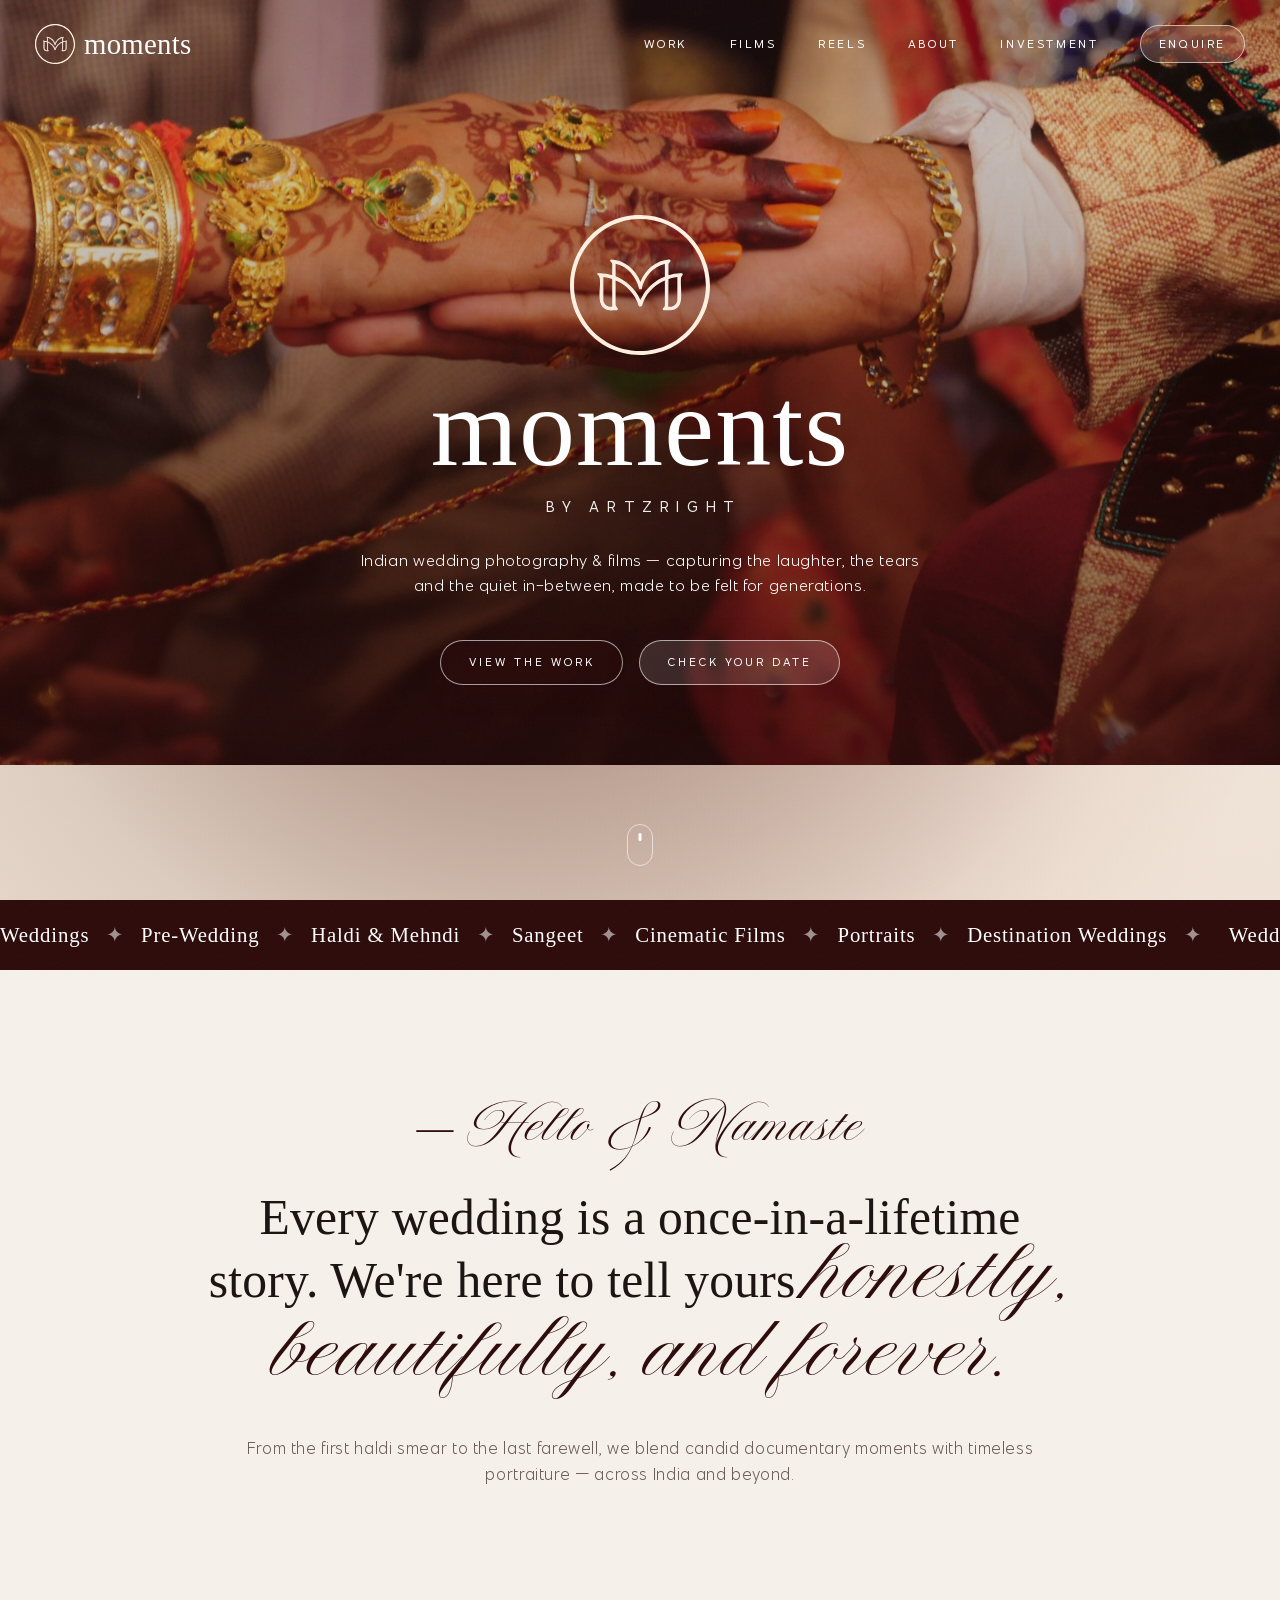
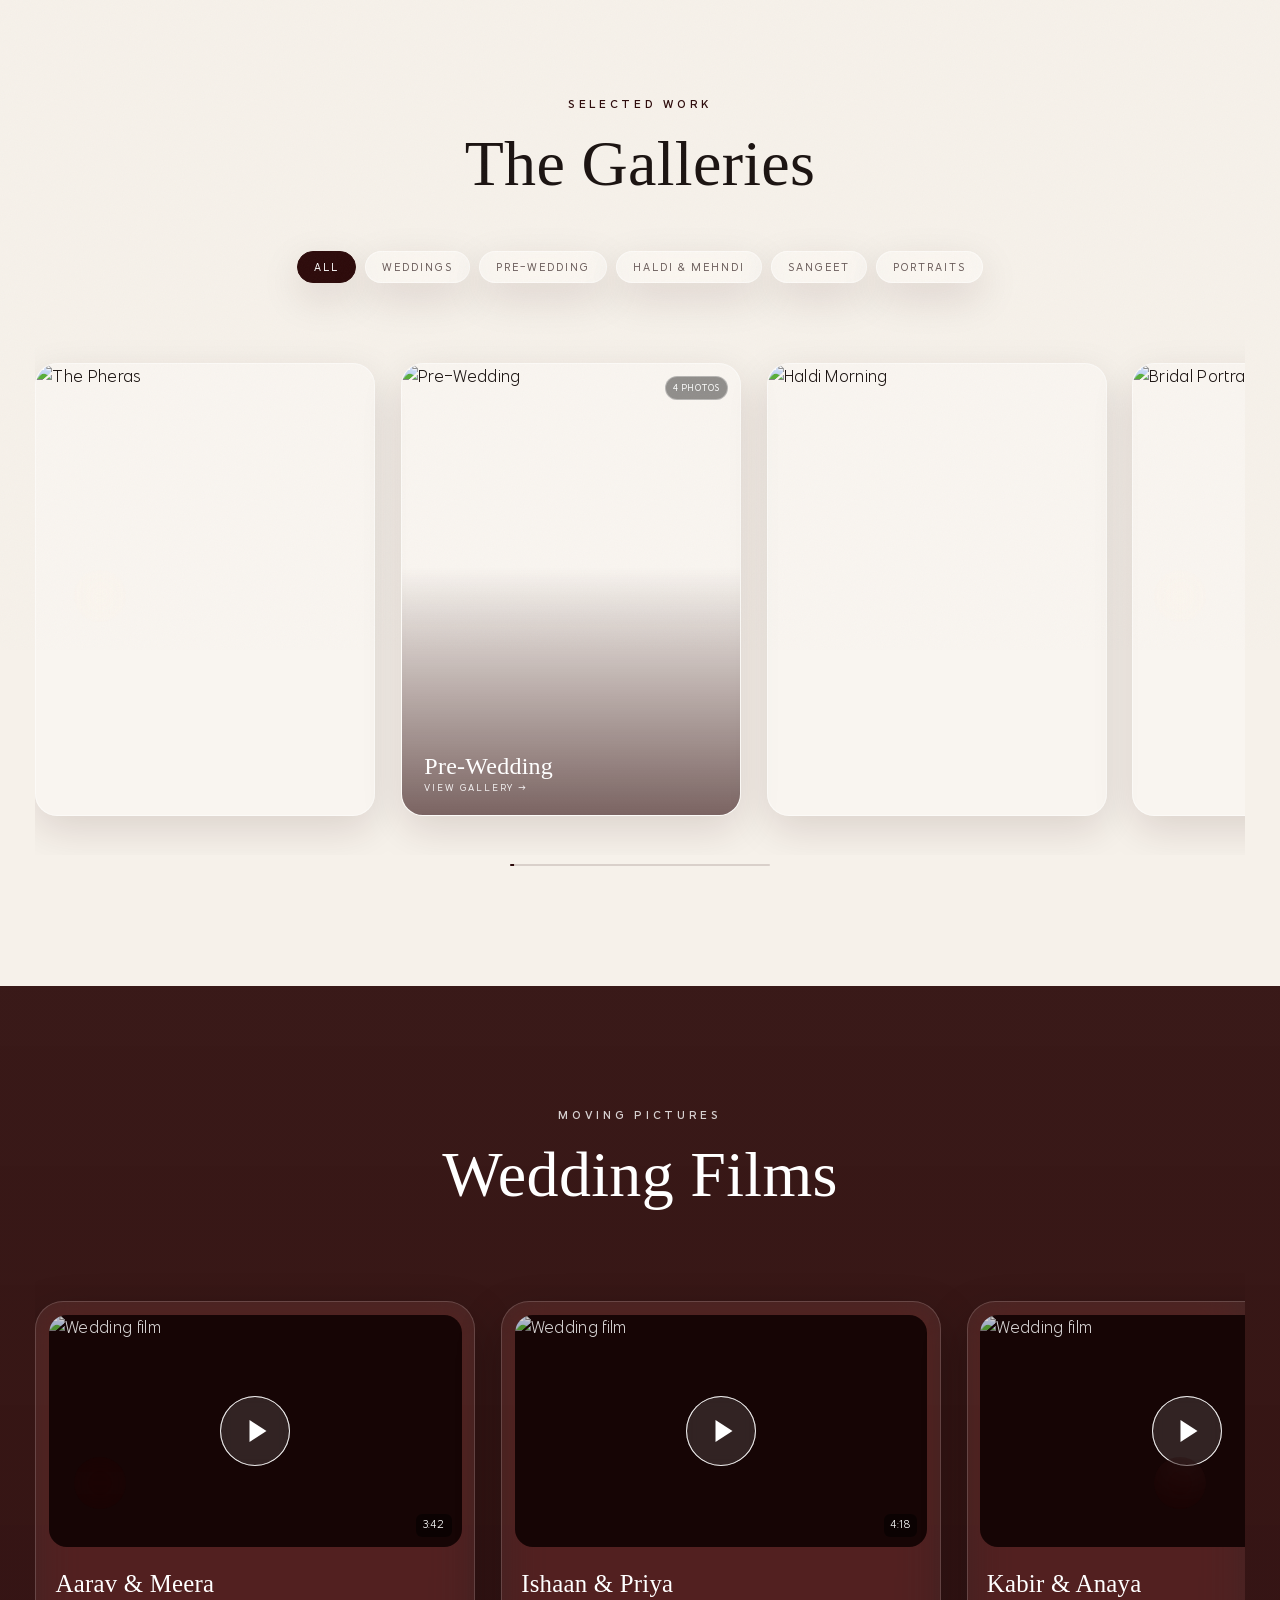
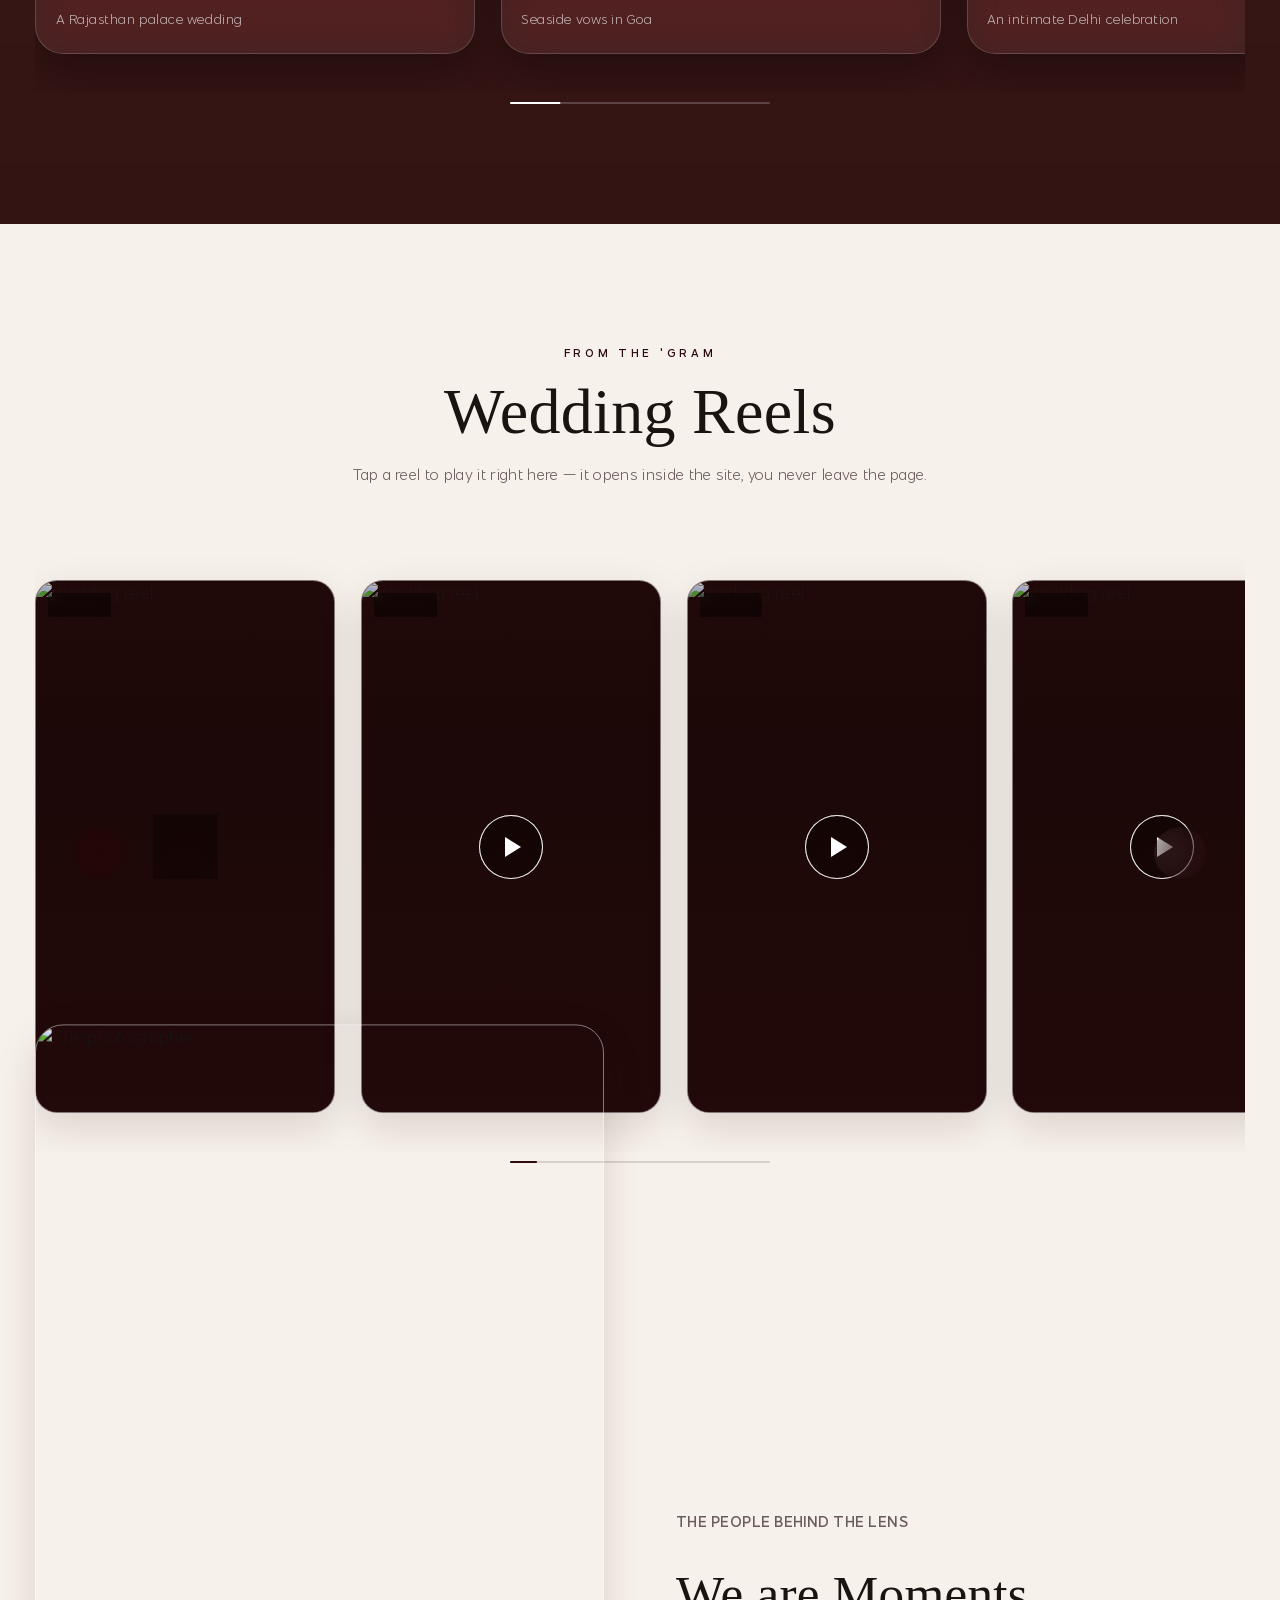
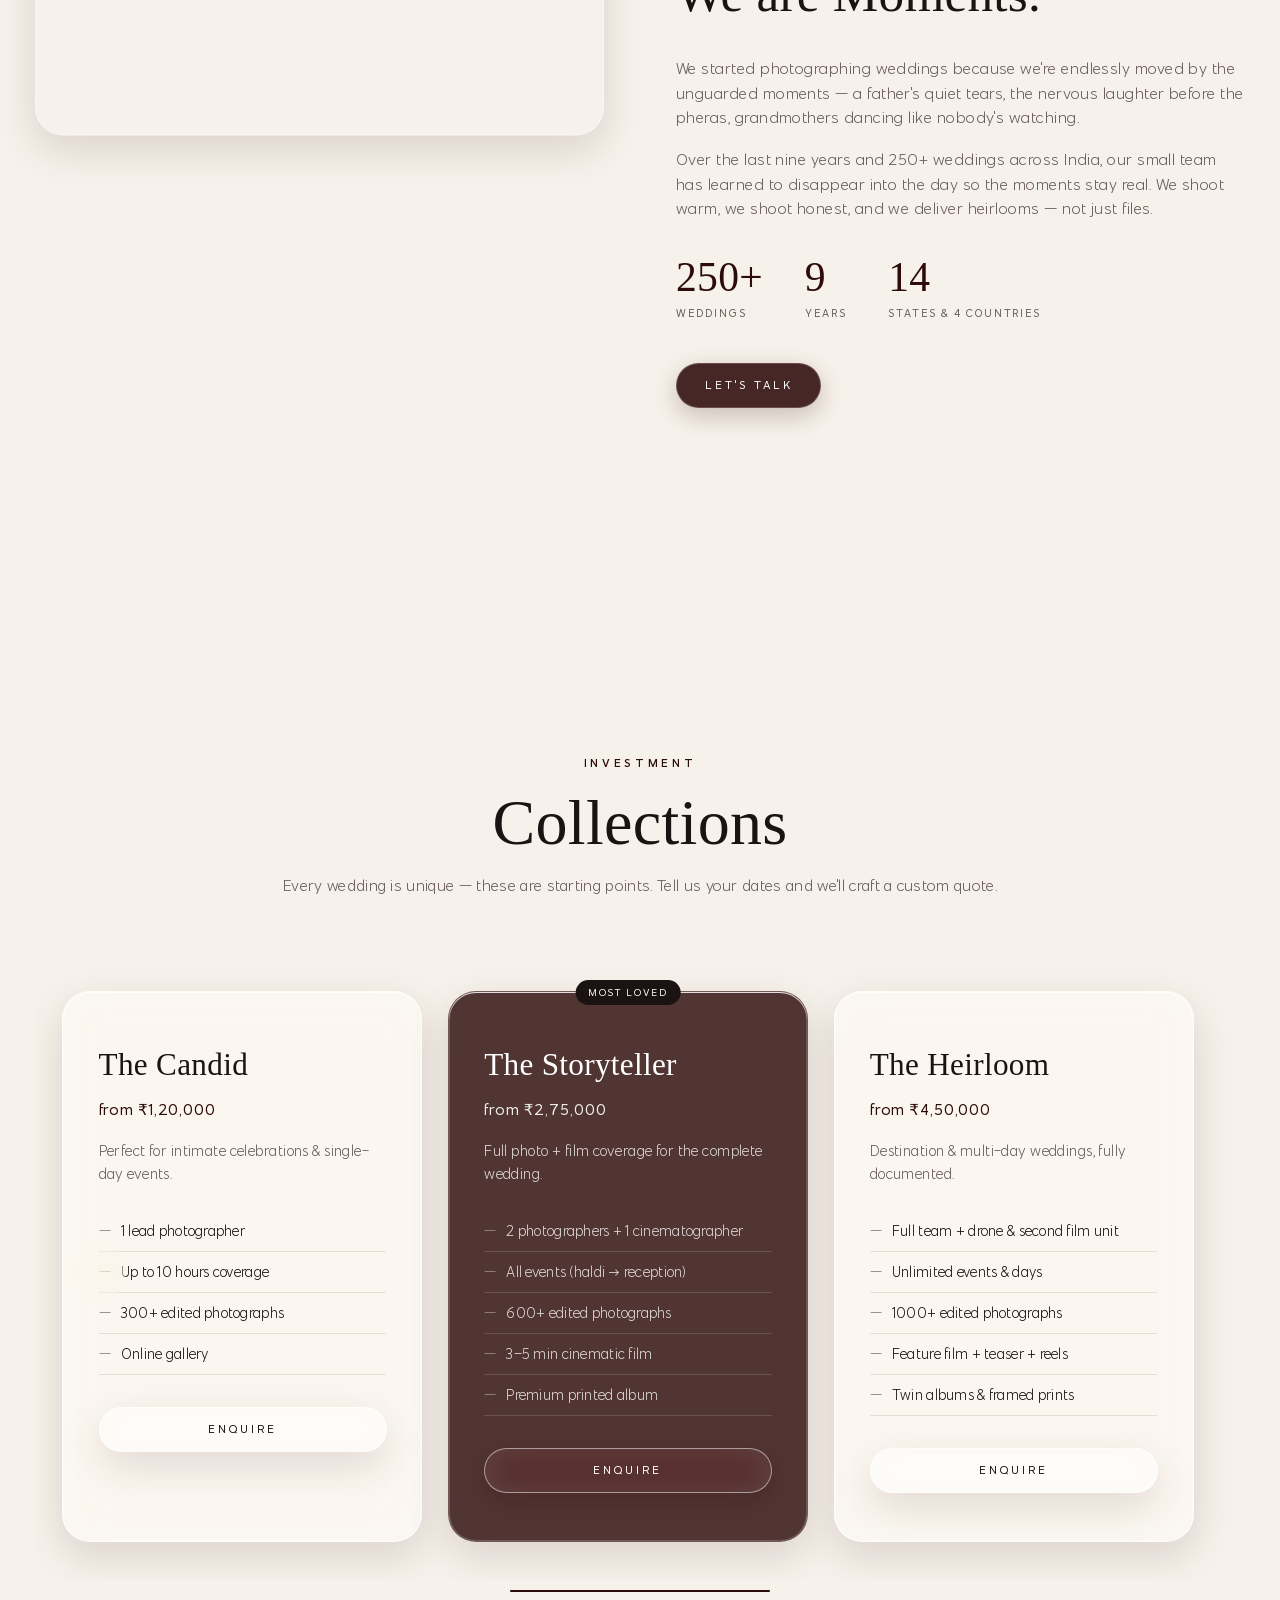
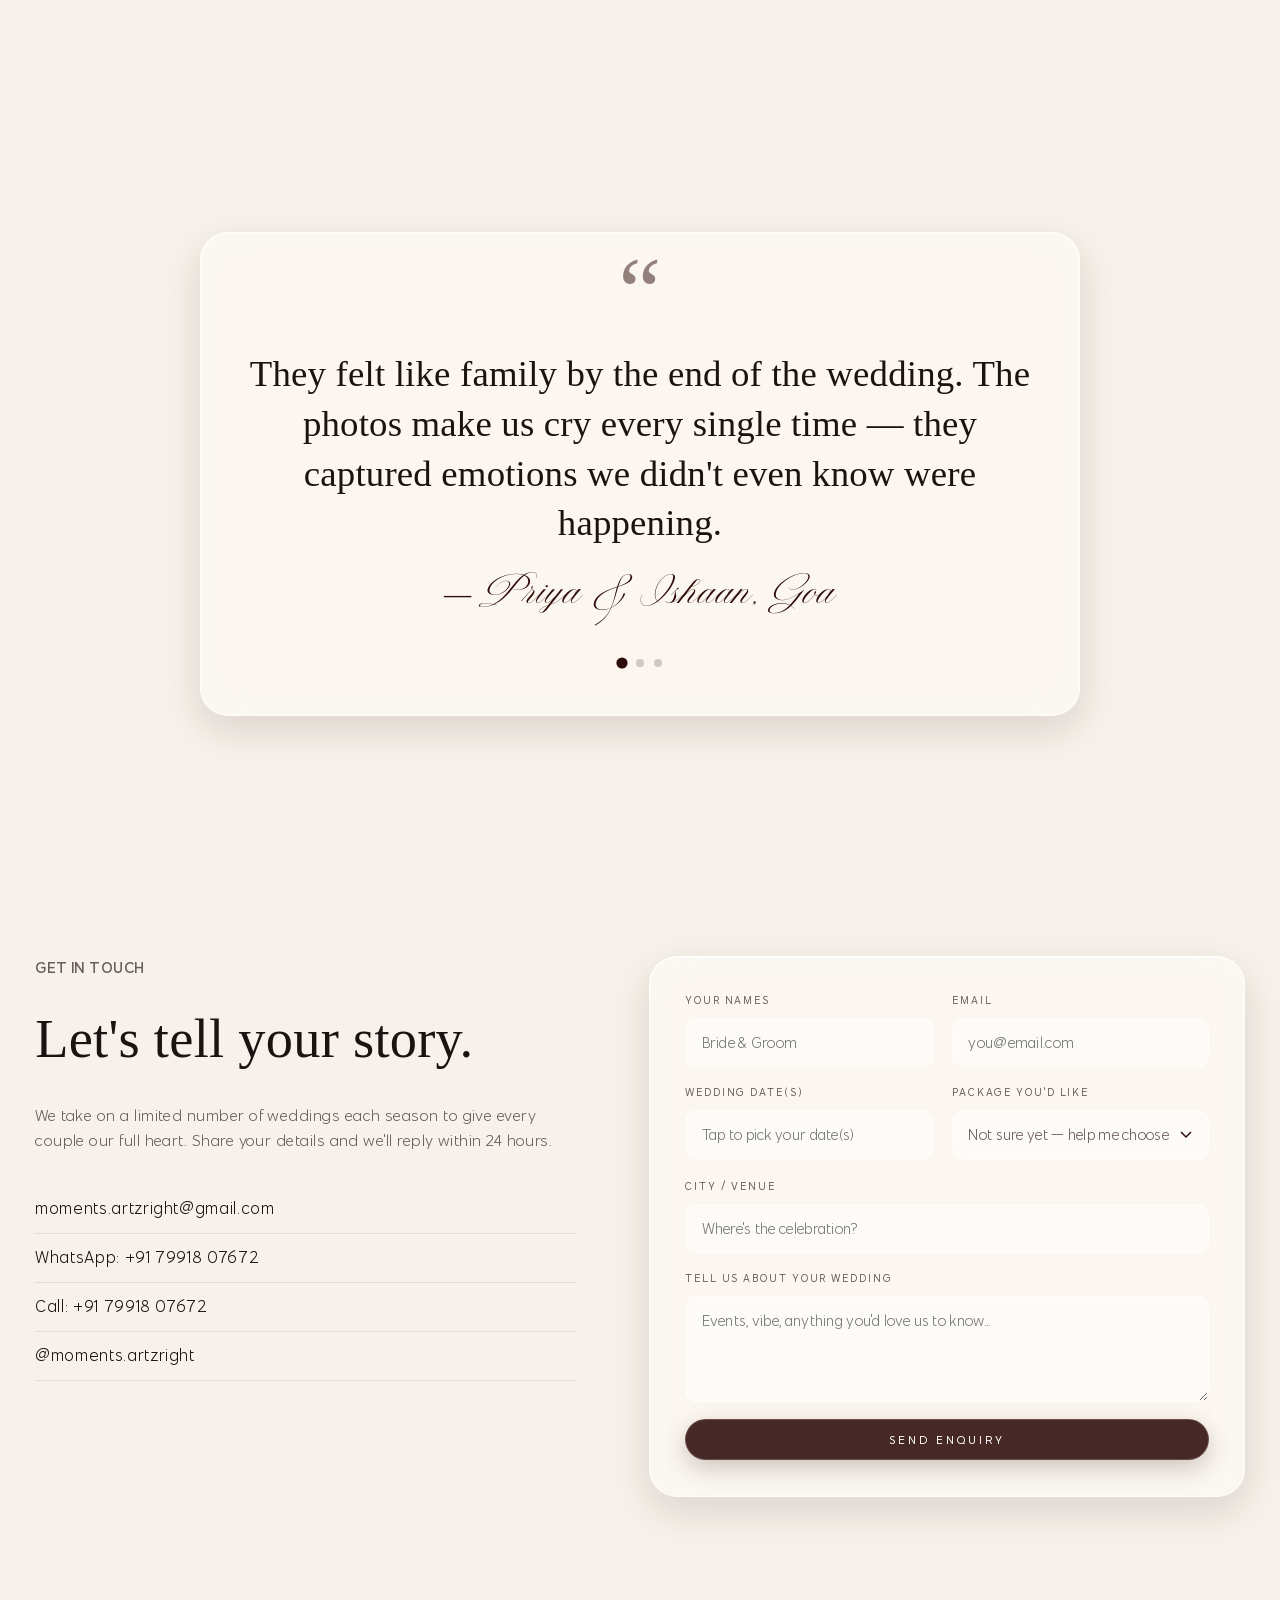
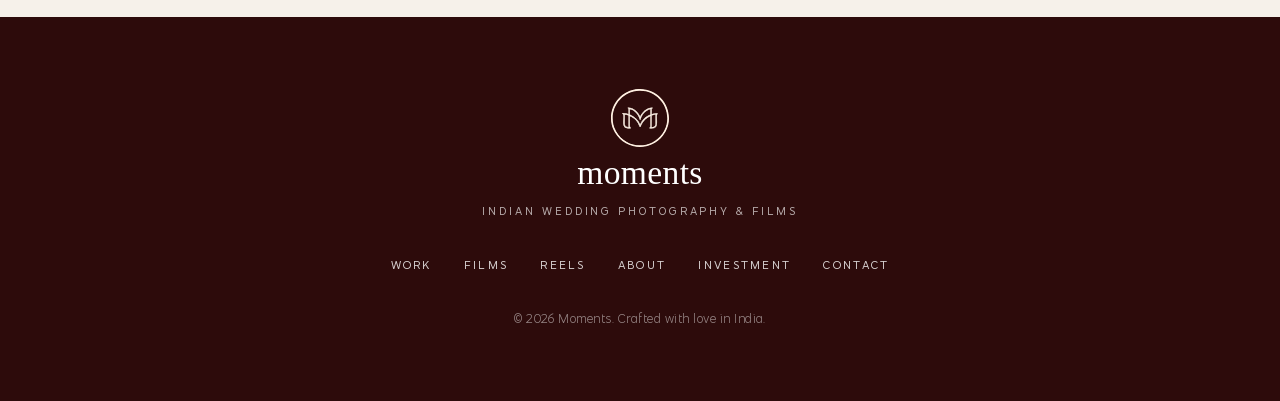
==== commit e00074d3: "Add files via upload" ====
--- a/index.html
+++ b/index.html
@@ -131,19 +131,119 @@
 
     <!-- Swipeable card carousel. SWAP each picsum URL with your photo; keep data-cat for filtering. -->
     <div class="carousel reveal" data-carousel>
+      <!-- Each card is an ALBUM. The <img> is the cover; the <template> holds the rest of that
+           album's photos. To add photos to an album, add more <img src="…"> lines inside its
+           <template>. Clicking the card opens the album; clicking a photo opens the fullscreen viewer. -->
       <div class="gallery carousel__track" id="gallery">
-        <figure class="gallery__item" data-cat="wedding"><img src="https://picsum.photos/id/1062/800/1100" alt="Wedding ceremony" loading="lazy" /><figcaption>The Pheras</figcaption></figure>
-        <figure class="gallery__item" data-cat="pre"><img src="https://picsum.photos/id/1015/1100/800" alt="Pre-wedding" loading="lazy" /><figcaption>Pre-Wedding</figcaption></figure>
-        <figure class="gallery__item" data-cat="haldi"><img src="https://picsum.photos/id/1080/800/800" alt="Haldi" loading="lazy" /><figcaption>Haldi Morning</figcaption></figure>
-        <figure class="gallery__item" data-cat="portrait"><img src="https://picsum.photos/id/342/800/1100" alt="Bridal portrait" loading="lazy" /><figcaption>Bridal Portrait</figcaption></figure>
-        <figure class="gallery__item" data-cat="sangeet"><img src="https://picsum.photos/id/1042/1100/800" alt="Sangeet" loading="lazy" /><figcaption>Sangeet Nights</figcaption></figure>
-        <figure class="gallery__item" data-cat="wedding"><img src="https://picsum.photos/id/177/800/800" alt="Baraat" loading="lazy" /><figcaption>The Baraat</figcaption></figure>
-        <figure class="gallery__item" data-cat="portrait"><img src="https://picsum.photos/id/64/800/1100" alt="Groom portrait" loading="lazy" /><figcaption>The Groom</figcaption></figure>
-        <figure class="gallery__item" data-cat="pre"><img src="https://picsum.photos/id/1011/800/800" alt="Couple" loading="lazy" /><figcaption>Together</figcaption></figure>
-        <figure class="gallery__item" data-cat="haldi"><img src="https://picsum.photos/id/1027/800/1100" alt="Mehndi" loading="lazy" /><figcaption>Mehndi Details</figcaption></figure>
-        <figure class="gallery__item" data-cat="wedding"><img src="https://picsum.photos/id/1059/1100/800" alt="Reception" loading="lazy" /><figcaption>The Reception</figcaption></figure>
-        <figure class="gallery__item" data-cat="sangeet"><img src="https://picsum.photos/id/823/800/800" alt="Dance" loading="lazy" /><figcaption>First Dance</figcaption></figure>
-        <figure class="gallery__item" data-cat="portrait"><img src="https://picsum.photos/id/338/800/1100" alt="Detail" loading="lazy" /><figcaption>The Details</figcaption></figure>
+        <figure class="gallery__item" data-cat="wedding" data-album="The Pheras">
+          <img src="https://picsum.photos/id/1062/800/1100" alt="The Pheras" loading="lazy" />
+          <figcaption>The Pheras</figcaption>
+          <template>
+            <img src="https://picsum.photos/id/201/900/1200" alt="The Pheras — 2" />
+            <img src="https://picsum.photos/id/202/1200/900" alt="The Pheras — 3" />
+            <img src="https://picsum.photos/id/203/900/1100" alt="The Pheras — 4" />
+            <img src="https://picsum.photos/id/204/1000/1000" alt="The Pheras — 5" />
+          </template>
+        </figure>
+        <figure class="gallery__item" data-cat="pre" data-album="Pre-Wedding">
+          <img src="https://picsum.photos/id/1015/1100/800" alt="Pre-Wedding" loading="lazy" />
+          <figcaption>Pre-Wedding</figcaption>
+          <template>
+            <img src="https://picsum.photos/id/210/1200/900" alt="Pre-Wedding — 2" />
+            <img src="https://picsum.photos/id/211/900/1200" alt="Pre-Wedding — 3" />
+            <img src="https://picsum.photos/id/212/1000/1000" alt="Pre-Wedding — 4" />
+          </template>
+        </figure>
+        <figure class="gallery__item" data-cat="haldi" data-album="Haldi Morning">
+          <img src="https://picsum.photos/id/1080/800/800" alt="Haldi Morning" loading="lazy" />
+          <figcaption>Haldi Morning</figcaption>
+          <template>
+            <img src="https://picsum.photos/id/220/900/1200" alt="Haldi — 2" />
+            <img src="https://picsum.photos/id/221/1200/900" alt="Haldi — 3" />
+            <img src="https://picsum.photos/id/222/900/1100" alt="Haldi — 4" />
+          </template>
+        </figure>
+        <figure class="gallery__item" data-cat="portrait" data-album="Bridal Portrait">
+          <img src="https://picsum.photos/id/342/800/1100" alt="Bridal Portrait" loading="lazy" />
+          <figcaption>Bridal Portrait</figcaption>
+          <template>
+            <img src="https://picsum.photos/id/230/900/1200" alt="Bridal — 2" />
+            <img src="https://picsum.photos/id/231/1000/1200" alt="Bridal — 3" />
+            <img src="https://picsum.photos/id/232/900/1100" alt="Bridal — 4" />
+          </template>
+        </figure>
+        <figure class="gallery__item" data-cat="sangeet" data-album="Sangeet Nights">
+          <img src="https://picsum.photos/id/1042/1100/800" alt="Sangeet Nights" loading="lazy" />
+          <figcaption>Sangeet Nights</figcaption>
+          <template>
+            <img src="https://picsum.photos/id/240/1200/900" alt="Sangeet — 2" />
+            <img src="https://picsum.photos/id/241/900/1200" alt="Sangeet — 3" />
+            <img src="https://picsum.photos/id/242/1000/1000" alt="Sangeet — 4" />
+          </template>
+        </figure>
+        <figure class="gallery__item" data-cat="wedding" data-album="The Baraat">
+          <img src="https://picsum.photos/id/177/800/800" alt="The Baraat" loading="lazy" />
+          <figcaption>The Baraat</figcaption>
+          <template>
+            <img src="https://picsum.photos/id/250/1200/900" alt="Baraat — 2" />
+            <img src="https://picsum.photos/id/251/900/1200" alt="Baraat — 3" />
+            <img src="https://picsum.photos/id/252/900/1100" alt="Baraat — 4" />
+          </template>
+        </figure>
+        <figure class="gallery__item" data-cat="portrait" data-album="The Groom">
+          <img src="https://picsum.photos/id/64/800/1100" alt="The Groom" loading="lazy" />
+          <figcaption>The Groom</figcaption>
+          <template>
+            <img src="https://picsum.photos/id/260/900/1200" alt="Groom — 2" />
+            <img src="https://picsum.photos/id/261/1000/1200" alt="Groom — 3" />
+            <img src="https://picsum.photos/id/262/900/1100" alt="Groom — 4" />
+          </template>
+        </figure>
+        <figure class="gallery__item" data-cat="pre" data-album="Together">
+          <img src="https://picsum.photos/id/1011/800/800" alt="Together" loading="lazy" />
+          <figcaption>Together</figcaption>
+          <template>
+            <img src="https://picsum.photos/id/270/1200/900" alt="Together — 2" />
+            <img src="https://picsum.photos/id/271/900/1200" alt="Together — 3" />
+            <img src="https://picsum.photos/id/272/1000/1000" alt="Together — 4" />
+          </template>
+        </figure>
+        <figure class="gallery__item" data-cat="haldi" data-album="Mehndi Details">
+          <img src="https://picsum.photos/id/1027/800/1100" alt="Mehndi Details" loading="lazy" />
+          <figcaption>Mehndi Details</figcaption>
+          <template>
+            <img src="https://picsum.photos/id/280/900/1200" alt="Mehndi — 2" />
+            <img src="https://picsum.photos/id/281/1200/900" alt="Mehndi — 3" />
+            <img src="https://picsum.photos/id/282/900/1100" alt="Mehndi — 4" />
+          </template>
+        </figure>
+        <figure class="gallery__item" data-cat="wedding" data-album="The Reception">
+          <img src="https://picsum.photos/id/1059/1100/800" alt="The Reception" loading="lazy" />
+          <figcaption>The Reception</figcaption>
+          <template>
+            <img src="https://picsum.photos/id/290/1200/900" alt="Reception — 2" />
+            <img src="https://picsum.photos/id/291/900/1200" alt="Reception — 3" />
+            <img src="https://picsum.photos/id/292/1000/1000" alt="Reception — 4" />
+          </template>
+        </figure>
+        <figure class="gallery__item" data-cat="sangeet" data-album="First Dance">
+          <img src="https://picsum.photos/id/823/800/800" alt="First Dance" loading="lazy" />
+          <figcaption>First Dance</figcaption>
+          <template>
+            <img src="https://picsum.photos/id/301/900/1200" alt="First Dance — 2" />
+            <img src="https://picsum.photos/id/302/1200/900" alt="First Dance — 3" />
+            <img src="https://picsum.photos/id/303/900/1100" alt="First Dance — 4" />
+          </template>
+        </figure>
+        <figure class="gallery__item" data-cat="portrait" data-album="The Details">
+          <img src="https://picsum.photos/id/338/800/1100" alt="The Details" loading="lazy" />
+          <figcaption>The Details</figcaption>
+          <template>
+            <img src="https://picsum.photos/id/310/900/1200" alt="Details — 2" />
+            <img src="https://picsum.photos/id/311/1000/1200" alt="Details — 3" />
+            <img src="https://picsum.photos/id/312/900/1100" alt="Details — 4" />
+          </template>
+        </figure>
       </div>
       <button class="carousel__arrow carousel__arrow--prev" aria-label="Previous">&#8249;</button>
       <button class="carousel__arrow carousel__arrow--next" aria-label="Next">&#8250;</button>
@@ -445,6 +545,17 @@
     </div>
   </footer>
 
+  <!-- ===================== ALBUM OVERLAY (detailed gallery per card) ===================== -->
+  <div class="album" id="album" aria-hidden="true">
+    <div class="album__panel">
+      <button class="album__close" id="albumClose" aria-label="Close album">&times;</button>
+      <p class="album__kicker">Gallery</p>
+      <h3 class="album__title" id="albumTitle"></h3>
+      <p class="album__count" id="albumCount"></p>
+      <div class="album__grid" id="albumGrid"></div>
+    </div>
+  </div>
+
   <!-- ===================== LIGHTBOX ===================== -->
   <div class="lightbox" id="lightbox" aria-hidden="true">
     <button class="lightbox__close" id="lbClose" aria-label="Close">&times;</button>
--- a/css/style.css
+++ b/css/style.css
@@ -254,13 +254,41 @@
 .gallery__item img { transition: transform .8s var(--ease); }
 .gallery__item:hover img { transform: scale(1.06); }
 .gallery__item figcaption {
-  position: absolute; inset: 0; display: flex; align-items: flex-end; padding: 1.4rem;
-  font-family: var(--display); letter-spacing: .01em; font-size: 1.5rem; color: #fff;
+  position: absolute; inset: 0; display: flex; flex-direction: column; align-items: flex-start; justify-content: flex-end; gap: .35rem; padding: 1.4rem;
+  font-family: var(--display); letter-spacing: .01em; font-size: 1.5rem; line-height: 1; color: #fff;
   background: linear-gradient(0deg, rgba(45,11,11,.62), transparent 55%);
   opacity: 0; transform: translateY(10px); transition: opacity .45s var(--ease), transform .45s var(--ease);
 }
+.gallery__item figcaption::after {
+  content: "View Gallery →"; font-family: var(--sans); font-weight: 500; font-size: .6rem;
+  letter-spacing: .2em; text-transform: uppercase; opacity: .9;
+}
 .gallery__item.is-active figcaption, .gallery__item:hover figcaption { opacity: 1; transform: none; }
 .gallery__item.is-hidden { display: none; }
+/* "N photos" album indicator on each card */
+.gallery__item::after {
+  content: attr(data-photos) " Photos"; position: absolute; top: 12px; right: 12px; z-index: 2;
+  font-family: var(--sans); font-weight: 500; font-size: .56rem; letter-spacing: .14em; text-transform: uppercase;
+  color: #fff; background: rgba(0,0,0,.42); -webkit-backdrop-filter: blur(4px); backdrop-filter: blur(4px);
+  padding: .42em .7em; border-radius: 100px; border: 1px solid rgba(255,255,255,.35);
+  opacity: 0; transform: translateY(-4px); transition: opacity .4s var(--ease), transform .4s var(--ease); pointer-events: none;
+}
+.gallery__item:hover::after, .gallery__item.is-active::after { opacity: 1; transform: none; }
+
+/* ---------- Album overlay (detailed per-card gallery) ---------- */
+.album { position: fixed; inset: 0; z-index: 210; background: rgba(20,6,6,.55); -webkit-backdrop-filter: blur(10px); backdrop-filter: blur(10px); display: flex; align-items: center; justify-content: center; padding: 4vh 3vw; opacity: 0; visibility: hidden; transition: opacity .4s var(--ease), visibility .4s var(--ease); }
+.album.is-open { opacity: 1; visibility: visible; }
+.album__panel { position: relative; width: min(1100px, 96vw); max-height: 92vh; overflow-y: auto; background: var(--glass-strong); -webkit-backdrop-filter: var(--glass-blur); backdrop-filter: var(--glass-blur); border: 1px solid var(--glass-bd); border-radius: var(--radius-lg); box-shadow: var(--glass-shadow), var(--glass-hi); padding: 2.6rem clamp(1.2rem, 3vw, 2.4rem); transform: translateY(20px) scale(.98); transition: transform .5s var(--ease); }
+.album.is-open .album__panel { transform: none; }
+.album__close { position: absolute; top: .9rem; right: 1.1rem; background: none; border: 0; font-size: 2.2rem; line-height: 1; cursor: pointer; color: var(--ink); z-index: 3; }
+.album__kicker { font-family: var(--sans); font-weight: 600; font-size: .7rem; letter-spacing: .32em; text-transform: uppercase; color: var(--maroon); text-align: center; margin-bottom: .5rem; }
+.album__title { font-family: var(--display); font-weight: 400; font-size: clamp(1.9rem, 4vw, 2.9rem); text-align: center; margin-bottom: .5rem; }
+.album__count { font-family: var(--sans); font-weight: 500; font-size: .68rem; letter-spacing: .2em; text-transform: uppercase; color: var(--ink-soft); text-align: center; margin-bottom: 1.8rem; }
+.album__grid { columns: 3; column-gap: .9rem; }
+.album__grid img { width: 100%; height: auto; display: block; margin-bottom: .9rem; border-radius: 12px; cursor: zoom-in; break-inside: avoid; background: rgba(0,0,0,.05); transition: transform .45s var(--ease), box-shadow .45s var(--ease); }
+.album__grid img:hover { transform: scale(1.02); box-shadow: var(--glass-shadow); }
+@media (max-width: 720px) { .album__grid { columns: 2; } }
+@media (max-width: 460px) { .album__grid { columns: 1; } }
 
 /* ---------- Films (dark glass cards) ---------- */
 .films { background: linear-gradient(180deg, rgba(45,11,11,.94), rgba(45,11,11,.97)); color: #fff; }
@@ -417,7 +445,7 @@
 .footer__copy { font-size: .76rem; letter-spacing: .04em; opacity: .5; }
 
 /* ---------- Lightbox ---------- */
-.lightbox { position: fixed; inset: 0; z-index: 200; background: rgba(20,6,6,.84); -webkit-backdrop-filter: blur(8px); backdrop-filter: blur(8px); display: flex; align-items: center; justify-content: center; opacity: 0; visibility: hidden; transition: opacity .4s var(--ease), visibility .4s var(--ease); }
+.lightbox { position: fixed; inset: 0; z-index: 300; background: rgba(20,6,6,.84); -webkit-backdrop-filter: blur(8px); backdrop-filter: blur(8px); display: flex; align-items: center; justify-content: center; opacity: 0; visibility: hidden; transition: opacity .4s var(--ease), visibility .4s var(--ease); }
 .lightbox.is-open { opacity: 1; visibility: visible; }
 .lightbox__img { max-width: 86vw; max-height: 86vh; width: auto; height: auto; object-fit: contain; border-radius: 14px; box-shadow: 0 30px 80px rgba(0,0,0,.55); transform: scale(.96); transition: transform .4s var(--ease); }
 .lightbox.is-open .lightbox__img { transform: scale(1); }
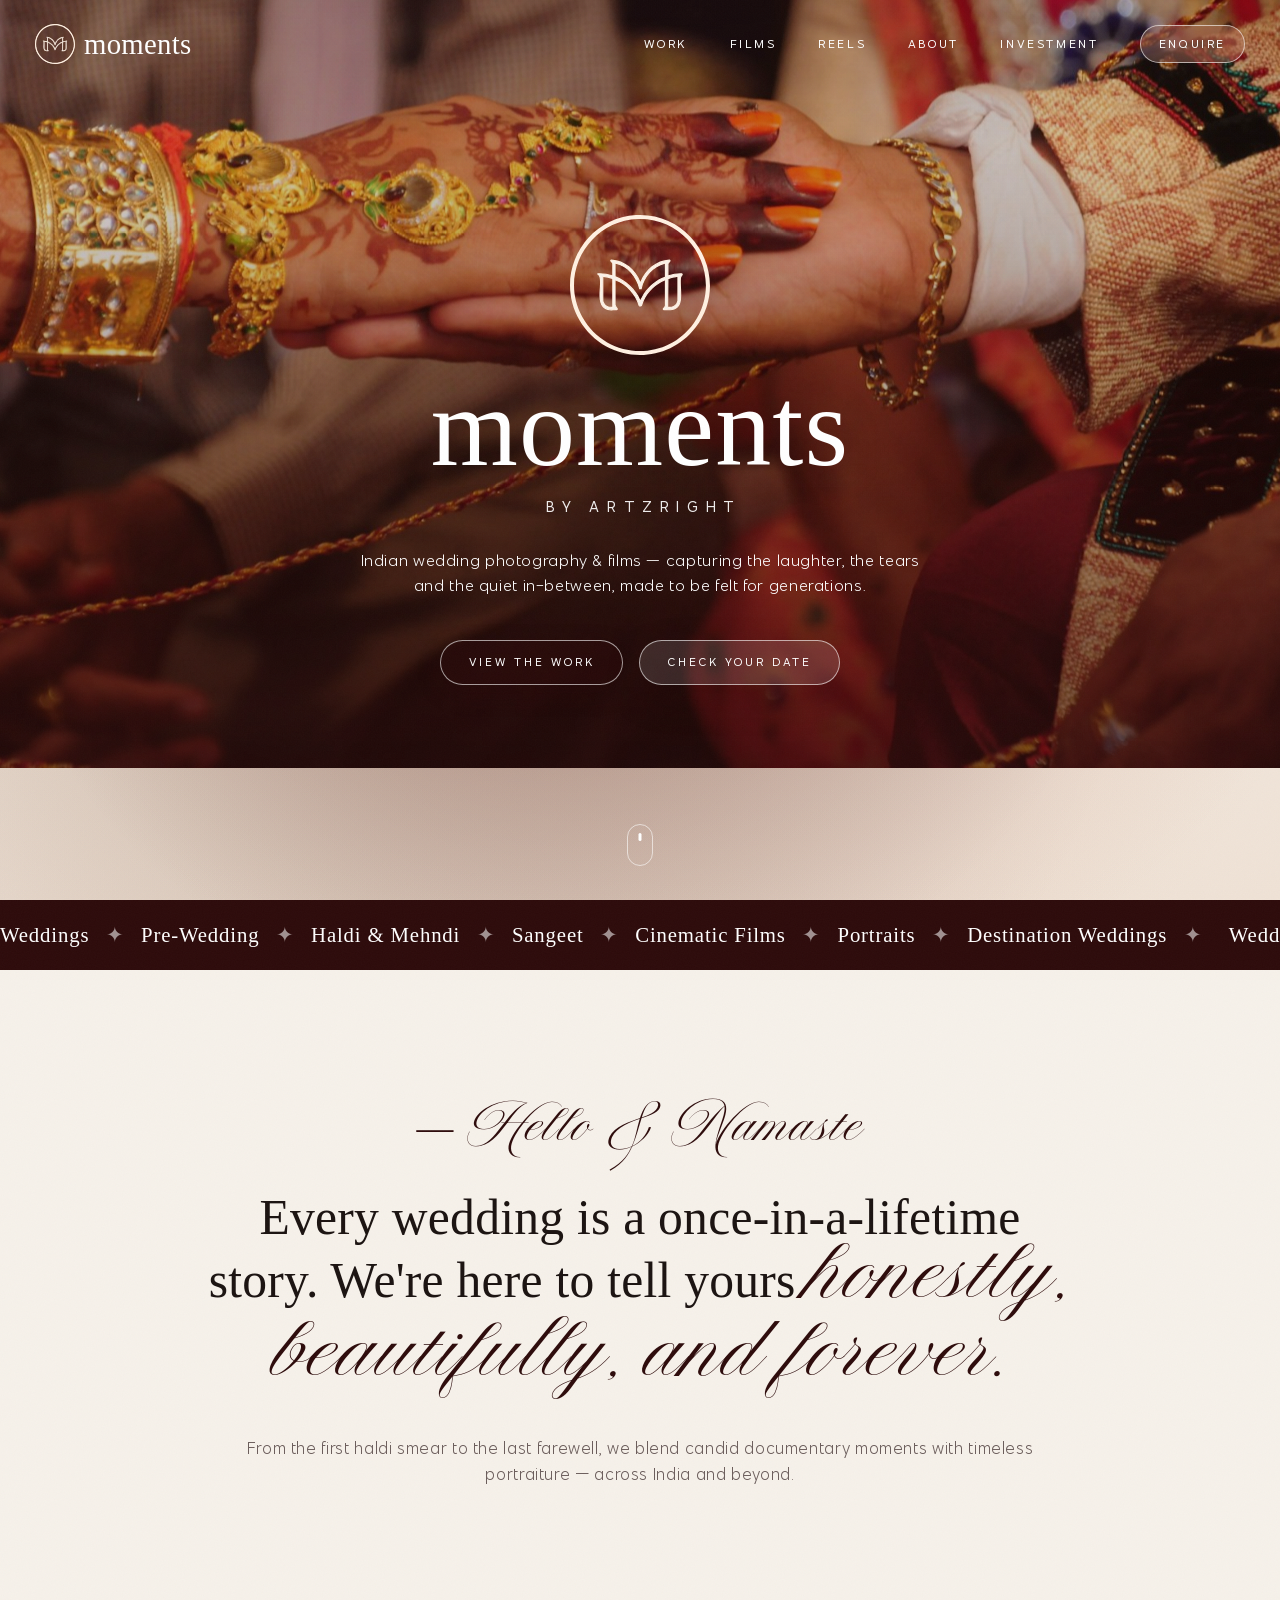
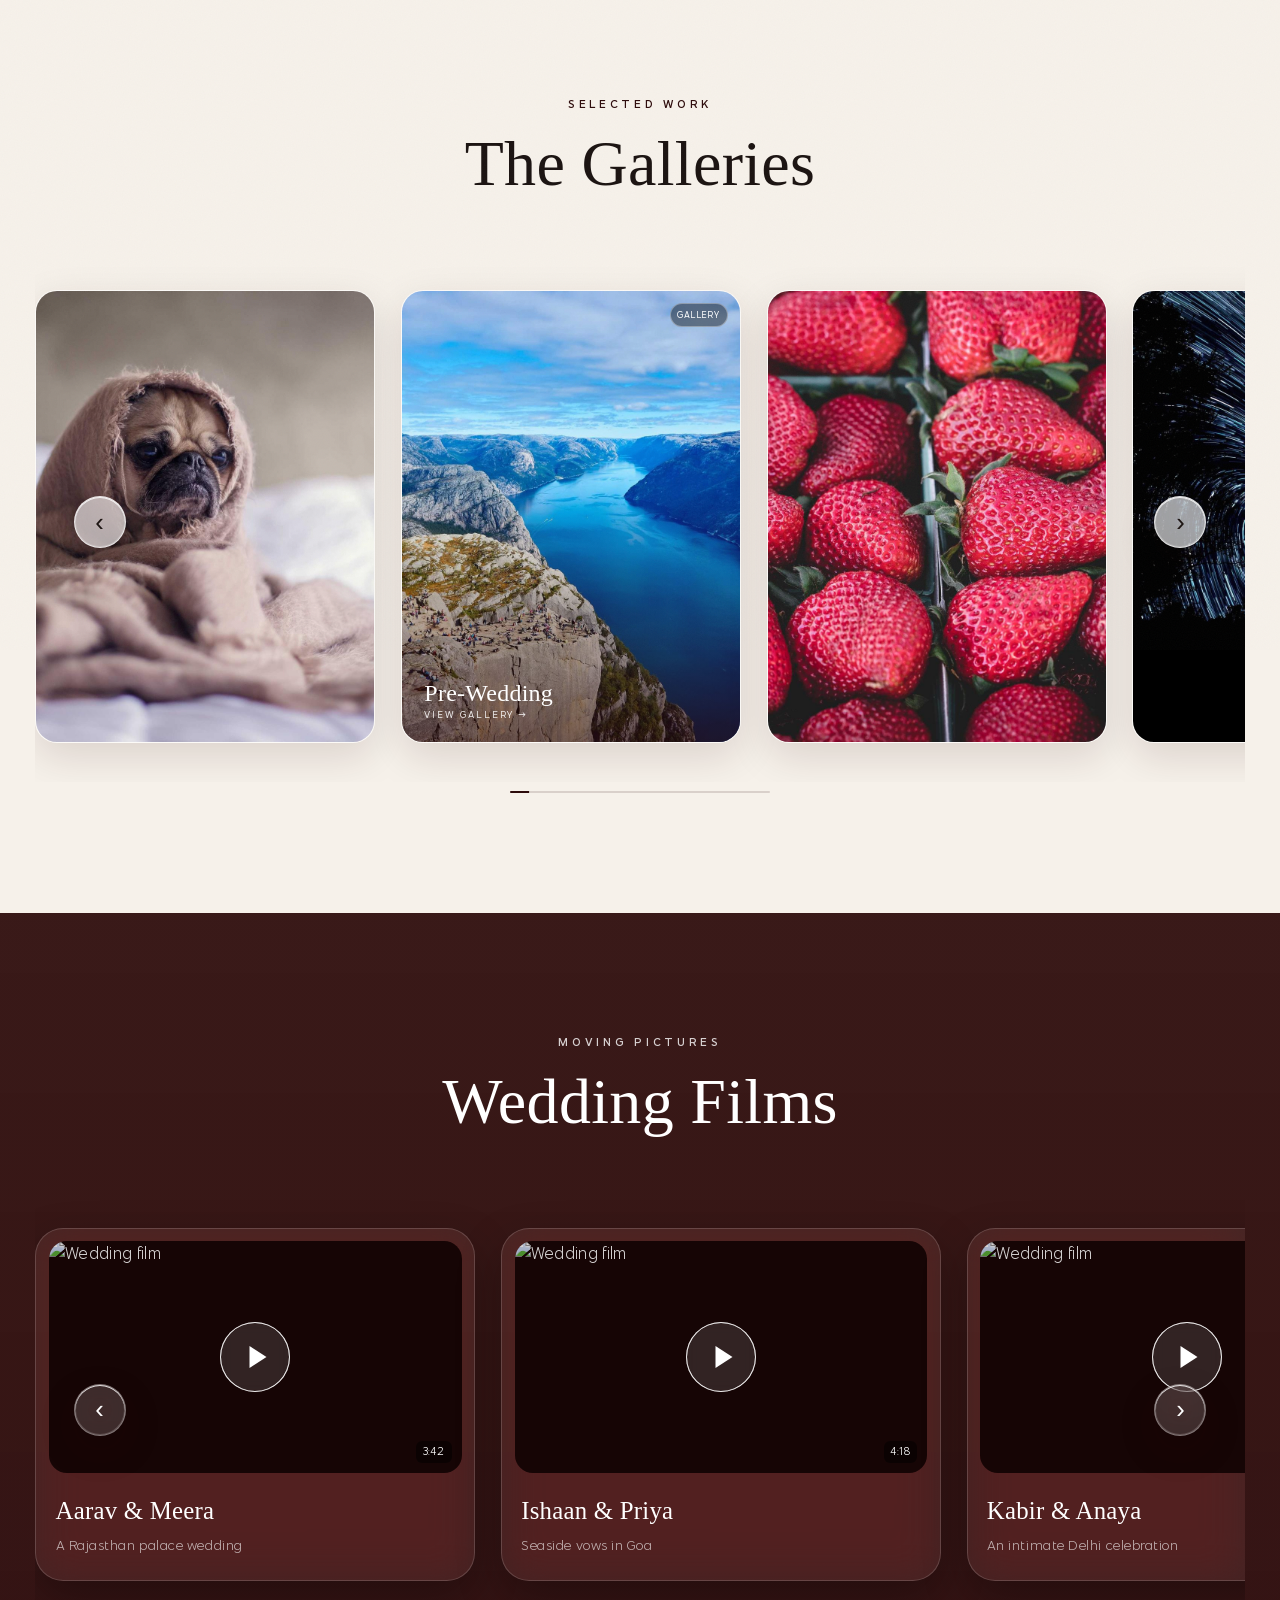
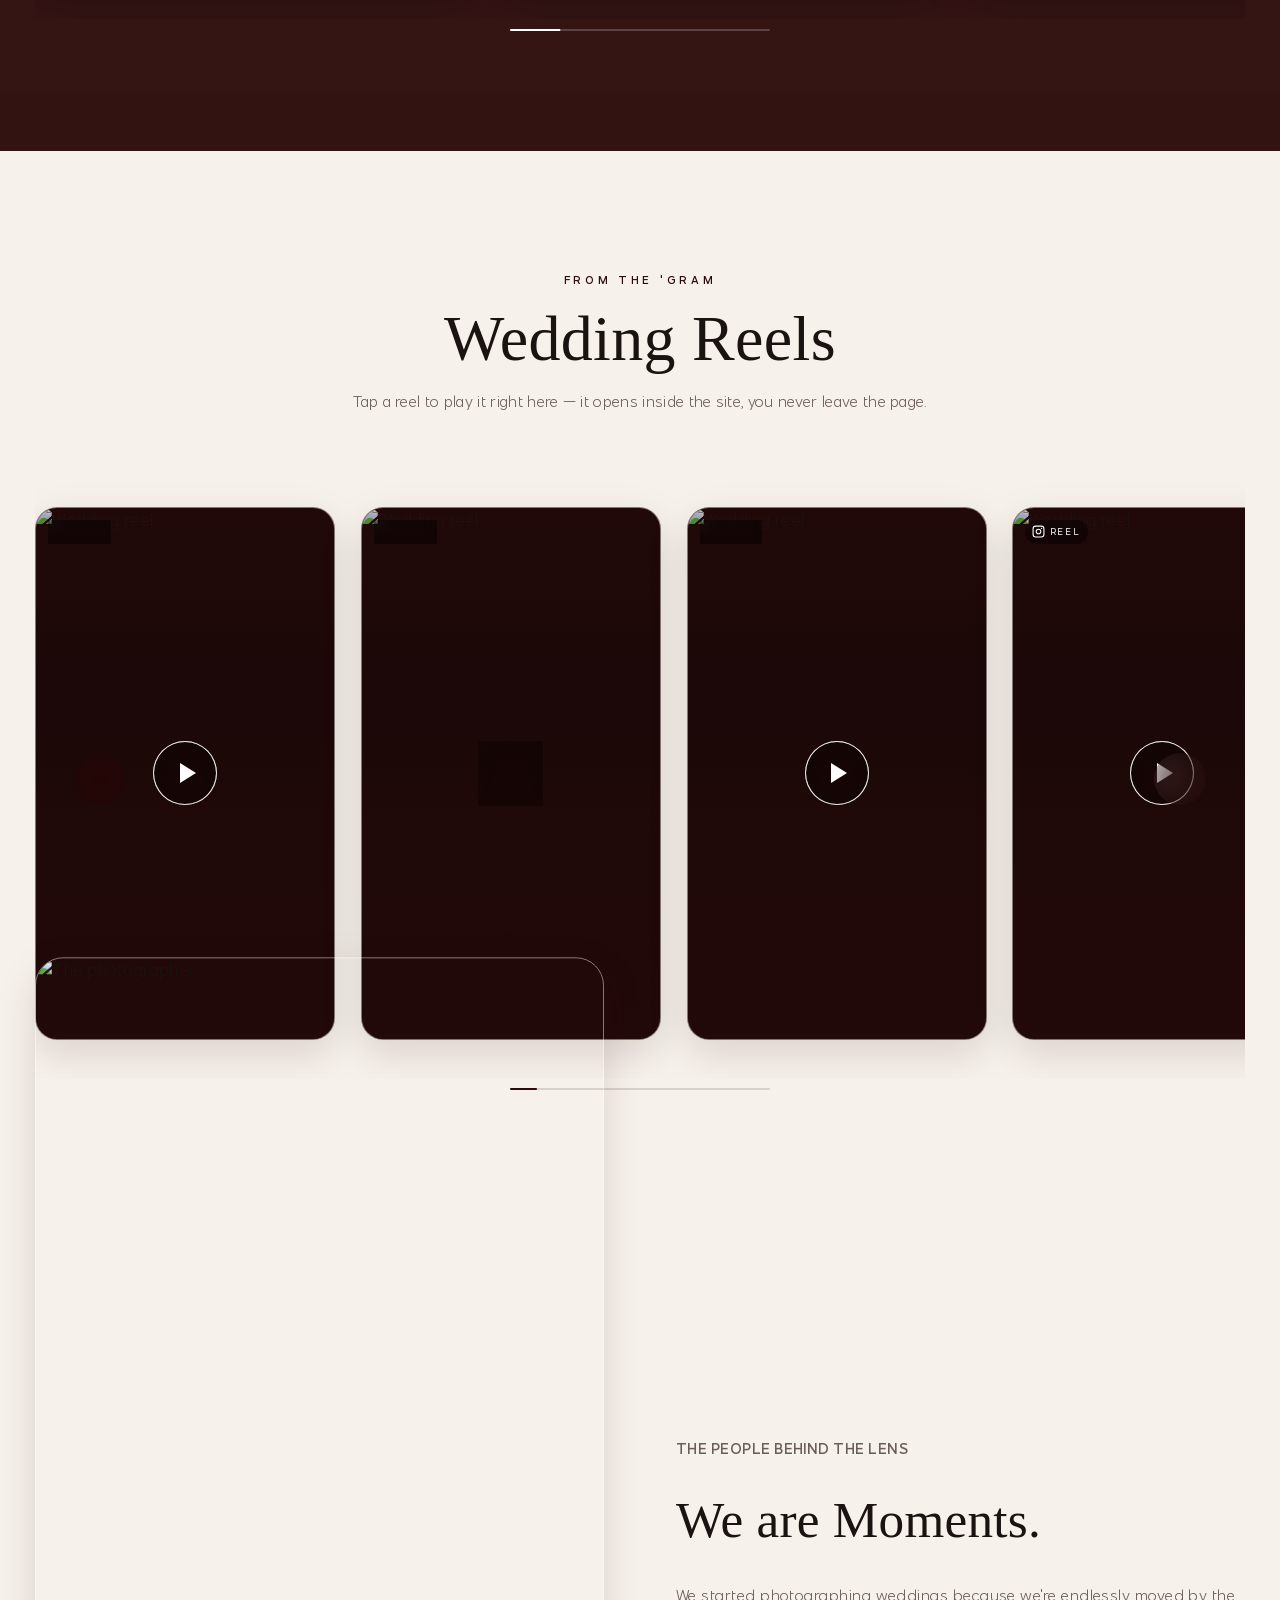
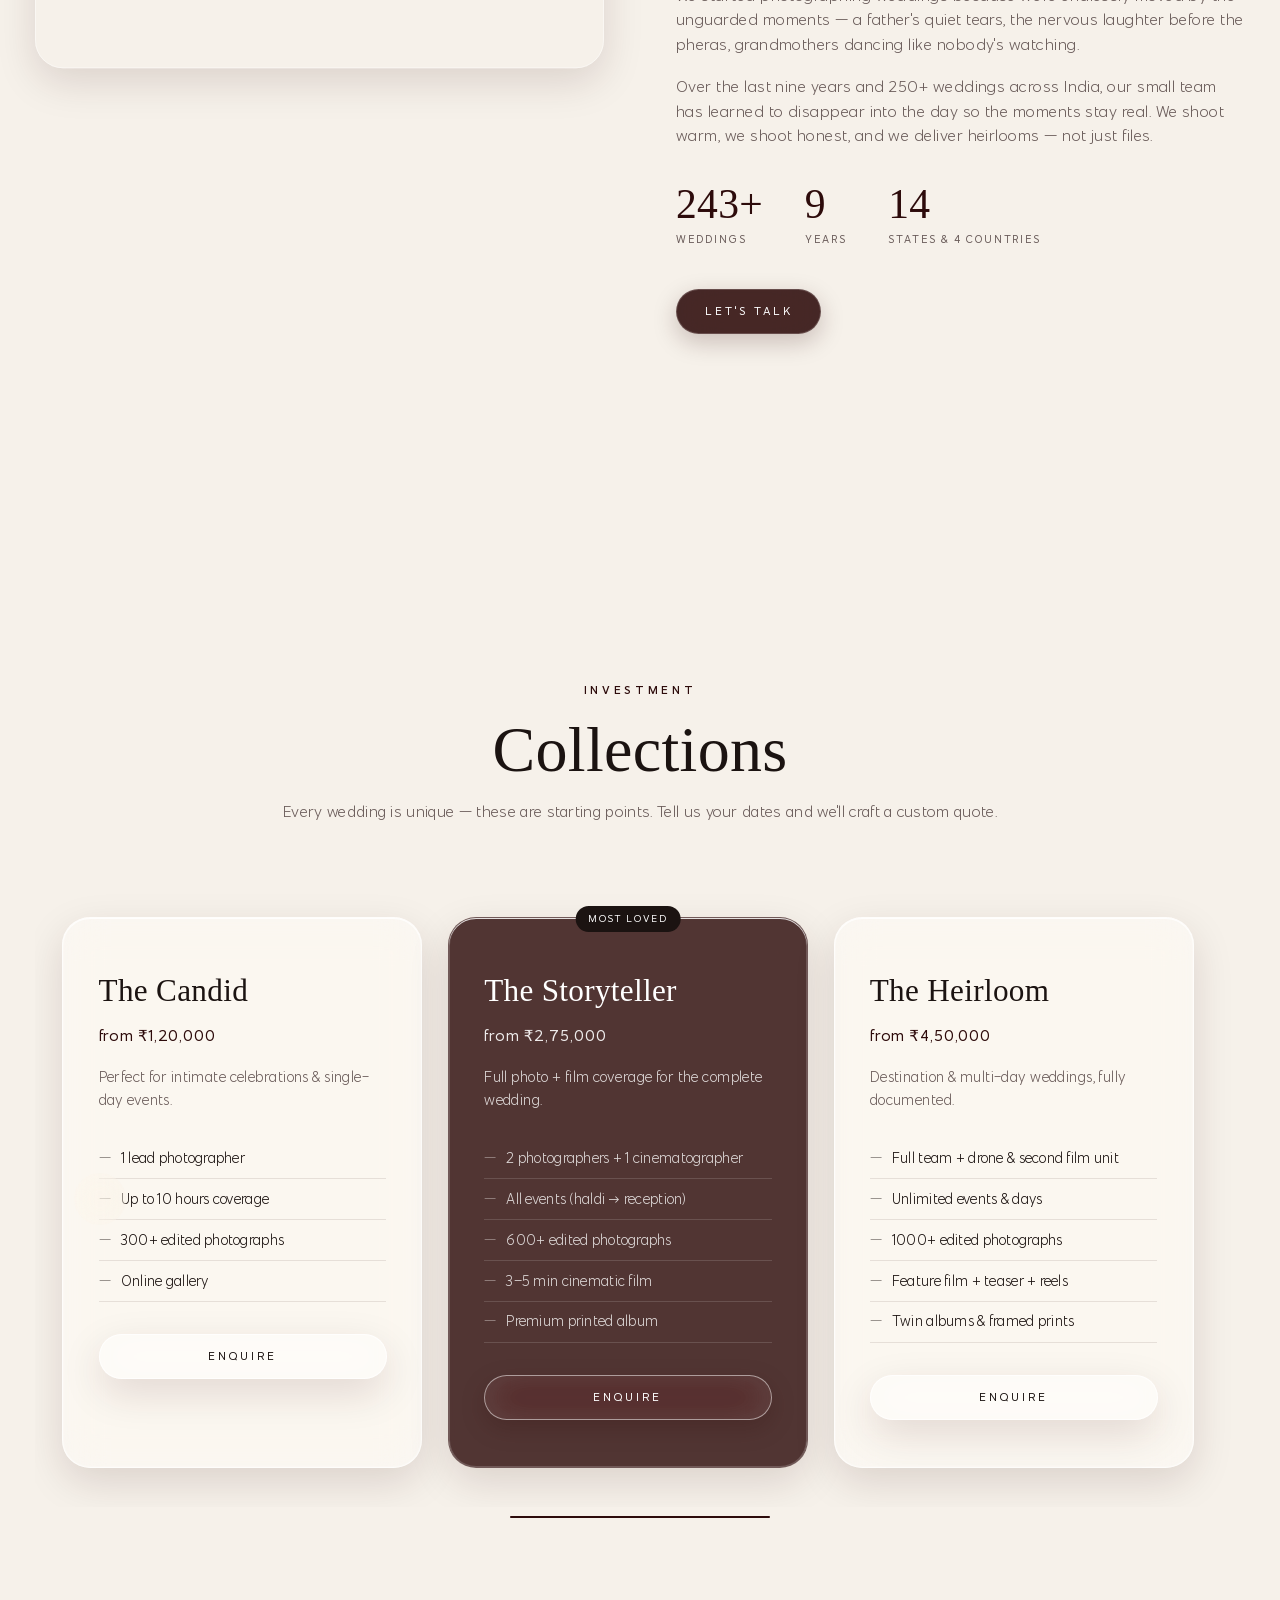
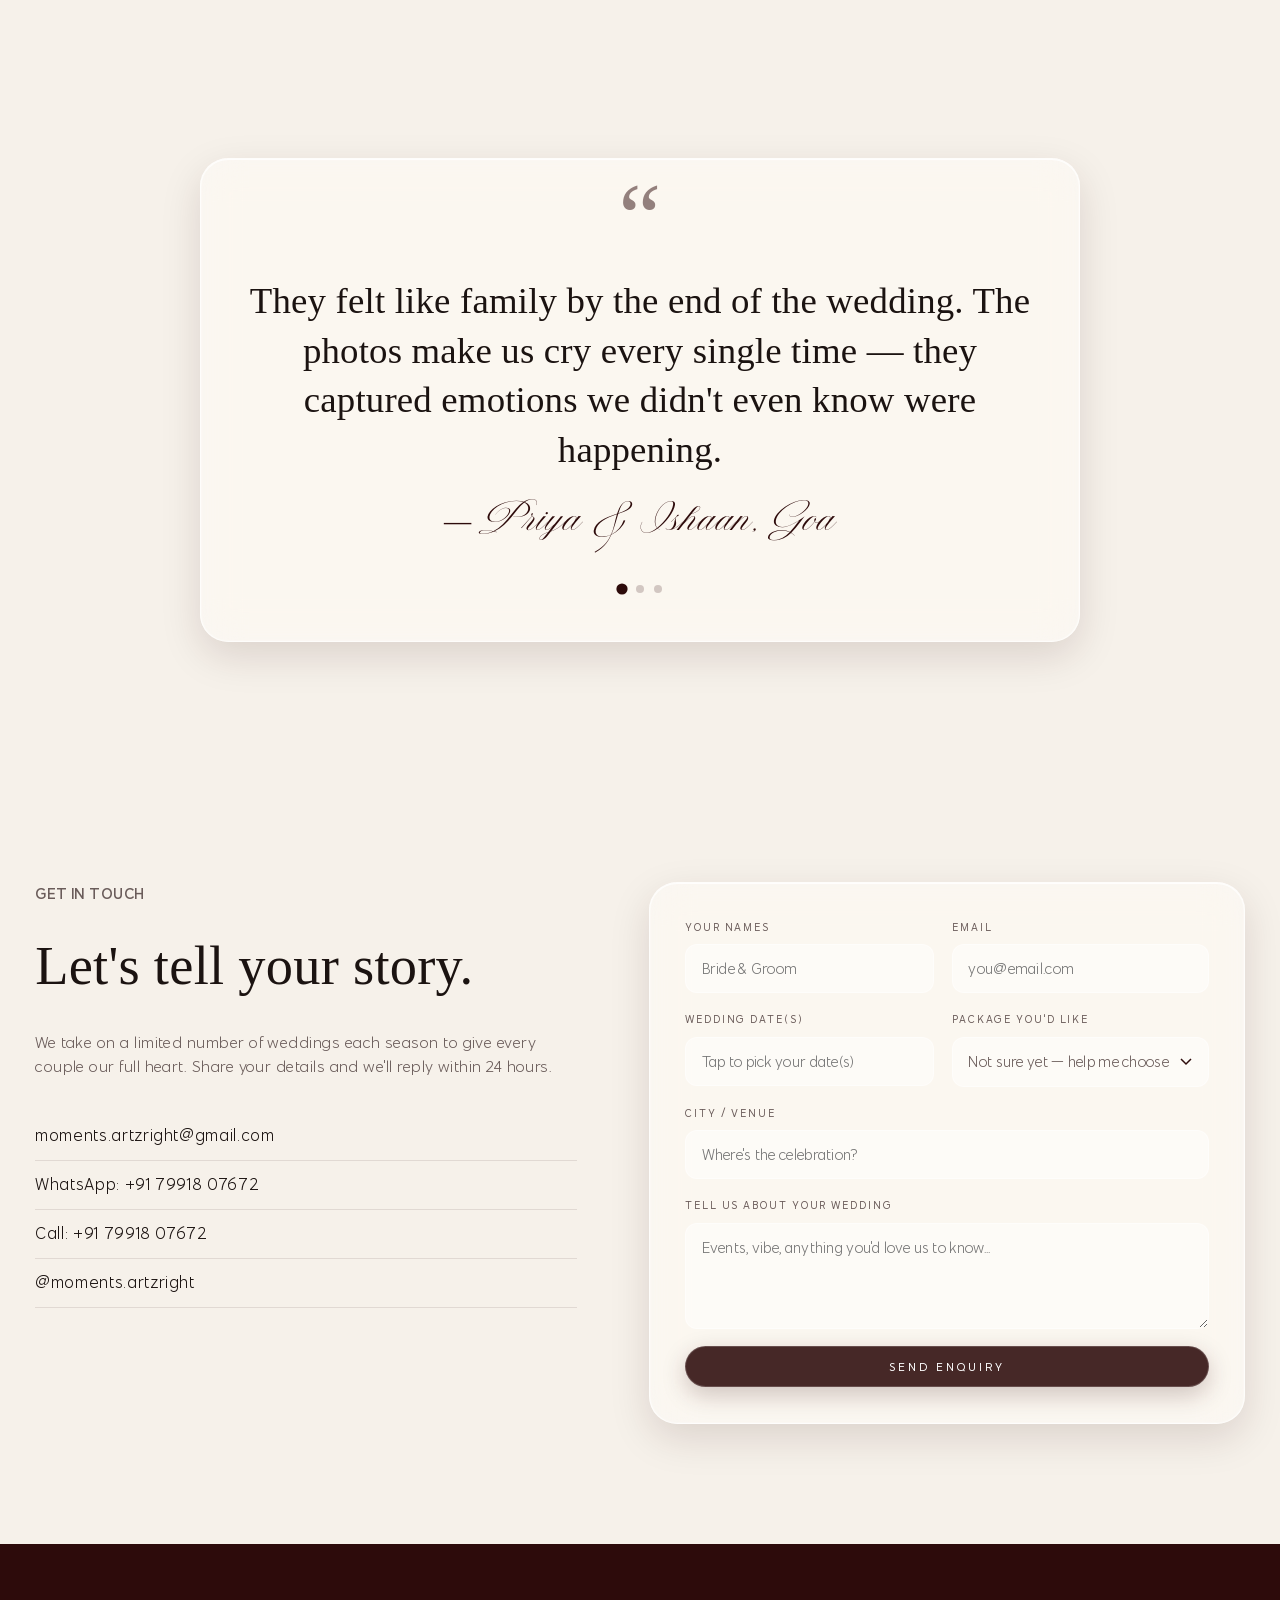
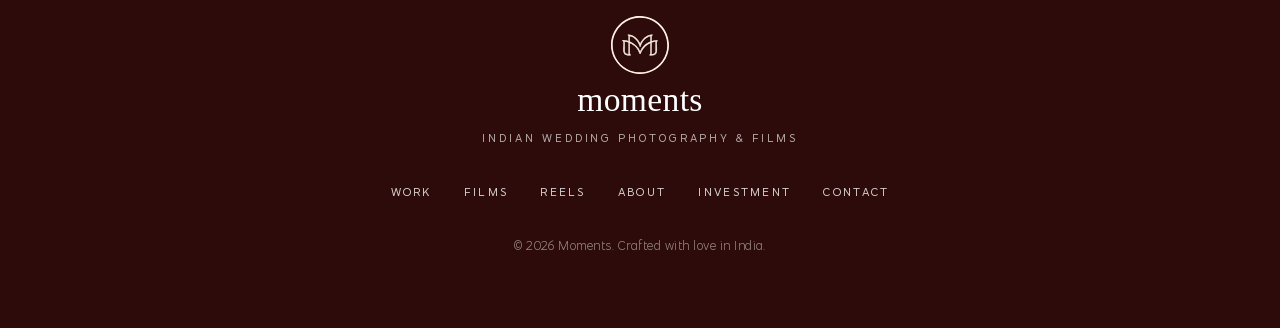
==== commit 76800679: "Add files via upload" ====
--- a/index.html
+++ b/index.html
@@ -120,130 +120,21 @@
       <h2 class="section-head__title">The Galleries</h2>
     </div>
 
-    <div class="filters reveal" id="filters">
-      <button class="filters__btn is-active" data-filter="all">All</button>
-      <button class="filters__btn" data-filter="wedding">Weddings</button>
-      <button class="filters__btn" data-filter="pre">Pre-Wedding</button>
-      <button class="filters__btn" data-filter="haldi">Haldi &amp; Mehndi</button>
-      <button class="filters__btn" data-filter="sangeet">Sangeet</button>
-      <button class="filters__btn" data-filter="portrait">Portraits</button>
-    </div>
+    <div class="filters reveal" id="filters"></div>
 
     <!-- Swipeable card carousel. SWAP each picsum URL with your photo; keep data-cat for filtering. -->
     <div class="carousel reveal" data-carousel>
       <!-- Each card is an ALBUM. The <img> is the cover; the <template> holds the rest of that
            album's photos. To add photos to an album, add more <img src="…"> lines inside its
            <template>. Clicking the card opens the album; clicking a photo opens the fullscreen viewer. -->
+      <!-- These 5 cards are only a fallback. The live gallery is built from data/gallery.json
+           (5 sections). Add photos by dropping them into assets/images/gallery/<Section>/. -->
       <div class="gallery carousel__track" id="gallery">
-        <figure class="gallery__item" data-cat="wedding" data-album="The Pheras">
-          <img src="https://picsum.photos/id/1062/800/1100" alt="The Pheras" loading="lazy" />
-          <figcaption>The Pheras</figcaption>
-          <template>
-            <img src="https://picsum.photos/id/201/900/1200" alt="The Pheras — 2" />
-            <img src="https://picsum.photos/id/202/1200/900" alt="The Pheras — 3" />
-            <img src="https://picsum.photos/id/203/900/1100" alt="The Pheras — 4" />
-            <img src="https://picsum.photos/id/204/1000/1000" alt="The Pheras — 5" />
-          </template>
-        </figure>
-        <figure class="gallery__item" data-cat="pre" data-album="Pre-Wedding">
-          <img src="https://picsum.photos/id/1015/1100/800" alt="Pre-Wedding" loading="lazy" />
-          <figcaption>Pre-Wedding</figcaption>
-          <template>
-            <img src="https://picsum.photos/id/210/1200/900" alt="Pre-Wedding — 2" />
-            <img src="https://picsum.photos/id/211/900/1200" alt="Pre-Wedding — 3" />
-            <img src="https://picsum.photos/id/212/1000/1000" alt="Pre-Wedding — 4" />
-          </template>
-        </figure>
-        <figure class="gallery__item" data-cat="haldi" data-album="Haldi Morning">
-          <img src="https://picsum.photos/id/1080/800/800" alt="Haldi Morning" loading="lazy" />
-          <figcaption>Haldi Morning</figcaption>
-          <template>
-            <img src="https://picsum.photos/id/220/900/1200" alt="Haldi — 2" />
-            <img src="https://picsum.photos/id/221/1200/900" alt="Haldi — 3" />
-            <img src="https://picsum.photos/id/222/900/1100" alt="Haldi — 4" />
-          </template>
-        </figure>
-        <figure class="gallery__item" data-cat="portrait" data-album="Bridal Portrait">
-          <img src="https://picsum.photos/id/342/800/1100" alt="Bridal Portrait" loading="lazy" />
-          <figcaption>Bridal Portrait</figcaption>
-          <template>
-            <img src="https://picsum.photos/id/230/900/1200" alt="Bridal — 2" />
-            <img src="https://picsum.photos/id/231/1000/1200" alt="Bridal — 3" />
-            <img src="https://picsum.photos/id/232/900/1100" alt="Bridal — 4" />
-          </template>
-        </figure>
-        <figure class="gallery__item" data-cat="sangeet" data-album="Sangeet Nights">
-          <img src="https://picsum.photos/id/1042/1100/800" alt="Sangeet Nights" loading="lazy" />
-          <figcaption>Sangeet Nights</figcaption>
-          <template>
-            <img src="https://picsum.photos/id/240/1200/900" alt="Sangeet — 2" />
-            <img src="https://picsum.photos/id/241/900/1200" alt="Sangeet — 3" />
-            <img src="https://picsum.photos/id/242/1000/1000" alt="Sangeet — 4" />
-          </template>
-        </figure>
-        <figure class="gallery__item" data-cat="wedding" data-album="The Baraat">
-          <img src="https://picsum.photos/id/177/800/800" alt="The Baraat" loading="lazy" />
-          <figcaption>The Baraat</figcaption>
-          <template>
-            <img src="https://picsum.photos/id/250/1200/900" alt="Baraat — 2" />
-            <img src="https://picsum.photos/id/251/900/1200" alt="Baraat — 3" />
-            <img src="https://picsum.photos/id/252/900/1100" alt="Baraat — 4" />
-          </template>
-        </figure>
-        <figure class="gallery__item" data-cat="portrait" data-album="The Groom">
-          <img src="https://picsum.photos/id/64/800/1100" alt="The Groom" loading="lazy" />
-          <figcaption>The Groom</figcaption>
-          <template>
-            <img src="https://picsum.photos/id/260/900/1200" alt="Groom — 2" />
-            <img src="https://picsum.photos/id/261/1000/1200" alt="Groom — 3" />
-            <img src="https://picsum.photos/id/262/900/1100" alt="Groom — 4" />
-          </template>
-        </figure>
-        <figure class="gallery__item" data-cat="pre" data-album="Together">
-          <img src="https://picsum.photos/id/1011/800/800" alt="Together" loading="lazy" />
-          <figcaption>Together</figcaption>
-          <template>
-            <img src="https://picsum.photos/id/270/1200/900" alt="Together — 2" />
-            <img src="https://picsum.photos/id/271/900/1200" alt="Together — 3" />
-            <img src="https://picsum.photos/id/272/1000/1000" alt="Together — 4" />
-          </template>
-        </figure>
-        <figure class="gallery__item" data-cat="haldi" data-album="Mehndi Details">
-          <img src="https://picsum.photos/id/1027/800/1100" alt="Mehndi Details" loading="lazy" />
-          <figcaption>Mehndi Details</figcaption>
-          <template>
-            <img src="https://picsum.photos/id/280/900/1200" alt="Mehndi — 2" />
-            <img src="https://picsum.photos/id/281/1200/900" alt="Mehndi — 3" />
-            <img src="https://picsum.photos/id/282/900/1100" alt="Mehndi — 4" />
-          </template>
-        </figure>
-        <figure class="gallery__item" data-cat="wedding" data-album="The Reception">
-          <img src="https://picsum.photos/id/1059/1100/800" alt="The Reception" loading="lazy" />
-          <figcaption>The Reception</figcaption>
-          <template>
-            <img src="https://picsum.photos/id/290/1200/900" alt="Reception — 2" />
-            <img src="https://picsum.photos/id/291/900/1200" alt="Reception — 3" />
-            <img src="https://picsum.photos/id/292/1000/1000" alt="Reception — 4" />
-          </template>
-        </figure>
-        <figure class="gallery__item" data-cat="sangeet" data-album="First Dance">
-          <img src="https://picsum.photos/id/823/800/800" alt="First Dance" loading="lazy" />
-          <figcaption>First Dance</figcaption>
-          <template>
-            <img src="https://picsum.photos/id/301/900/1200" alt="First Dance — 2" />
-            <img src="https://picsum.photos/id/302/1200/900" alt="First Dance — 3" />
-            <img src="https://picsum.photos/id/303/900/1100" alt="First Dance — 4" />
-          </template>
-        </figure>
-        <figure class="gallery__item" data-cat="portrait" data-album="The Details">
-          <img src="https://picsum.photos/id/338/800/1100" alt="The Details" loading="lazy" />
-          <figcaption>The Details</figcaption>
-          <template>
-            <img src="https://picsum.photos/id/310/900/1200" alt="Details — 2" />
-            <img src="https://picsum.photos/id/311/1000/1200" alt="Details — 3" />
-            <img src="https://picsum.photos/id/312/900/1100" alt="Details — 4" />
-          </template>
-        </figure>
+        <figure class="gallery__item" data-album="Weddings"><img src="assets/images/gallery/Weddings/cover.jpg" alt="Weddings" loading="lazy" /><figcaption>Weddings</figcaption></figure>
+        <figure class="gallery__item" data-album="Pre-Wedding"><img src="assets/images/gallery/Pre-Wedding/cover.jpg" alt="Pre-Wedding" loading="lazy" /><figcaption>Pre-Wedding</figcaption></figure>
+        <figure class="gallery__item" data-album="Haldi &amp; Mehndi"><img src="assets/images/gallery/Haldi and Mehndi/cover.jpg" alt="Haldi &amp; Mehndi" loading="lazy" /><figcaption>Haldi &amp; Mehndi</figcaption></figure>
+        <figure class="gallery__item" data-album="Sangeet"><img src="assets/images/gallery/Sangeet/cover.jpg" alt="Sangeet" loading="lazy" /><figcaption>Sangeet</figcaption></figure>
+        <figure class="gallery__item" data-album="Portraits"><img src="assets/images/gallery/Portraits/cover.jpg" alt="Portraits" loading="lazy" /><figcaption>Portraits</figcaption></figure>
       </div>
       <button class="carousel__arrow carousel__arrow--prev" aria-label="Previous">&#8249;</button>
       <button class="carousel__arrow carousel__arrow--next" aria-label="Next">&#8250;</button>
--- a/css/style.css
+++ b/css/style.css
@@ -199,6 +199,7 @@
 
 /* ---------- Filters (glass pills) ---------- */
 .filters { display: flex; flex-wrap: wrap; justify-content: center; gap: .55rem; margin-bottom: 2.6rem; }
+.filters:empty { display: none; margin: 0; }
 .filters__btn { background: rgba(255,255,255,.4); -webkit-backdrop-filter: var(--glass-blur); backdrop-filter: var(--glass-blur); border: 1px solid var(--glass-bd-soft); color: var(--ink-soft); font-family: var(--sans); font-weight: 500; font-size: .68rem; letter-spacing: .18em; text-transform: uppercase; padding: .72em 1.5em; border-radius: 100px; cursor: pointer; transition: all .35s var(--ease); box-shadow: var(--glass-shadow); }
 .filters__btn:hover { color: var(--ink); border-color: var(--glass-bd); transform: translateY(-1px); }
 .filters__btn.is-active { background: var(--maroon); color: #fff; border-color: var(--maroon); }
@@ -267,7 +268,7 @@
 .gallery__item.is-hidden { display: none; }
 /* "N photos" album indicator on each card */
 .gallery__item::after {
-  content: attr(data-photos) " Photos"; position: absolute; top: 12px; right: 12px; z-index: 2;
+  content: "Gallery"; position: absolute; top: 12px; right: 12px; z-index: 2;
   font-family: var(--sans); font-weight: 500; font-size: .56rem; letter-spacing: .14em; text-transform: uppercase;
   color: #fff; background: rgba(0,0,0,.42); -webkit-backdrop-filter: blur(4px); backdrop-filter: blur(4px);
   padding: .42em .7em; border-radius: 100px; border: 1px solid rgba(255,255,255,.35);
